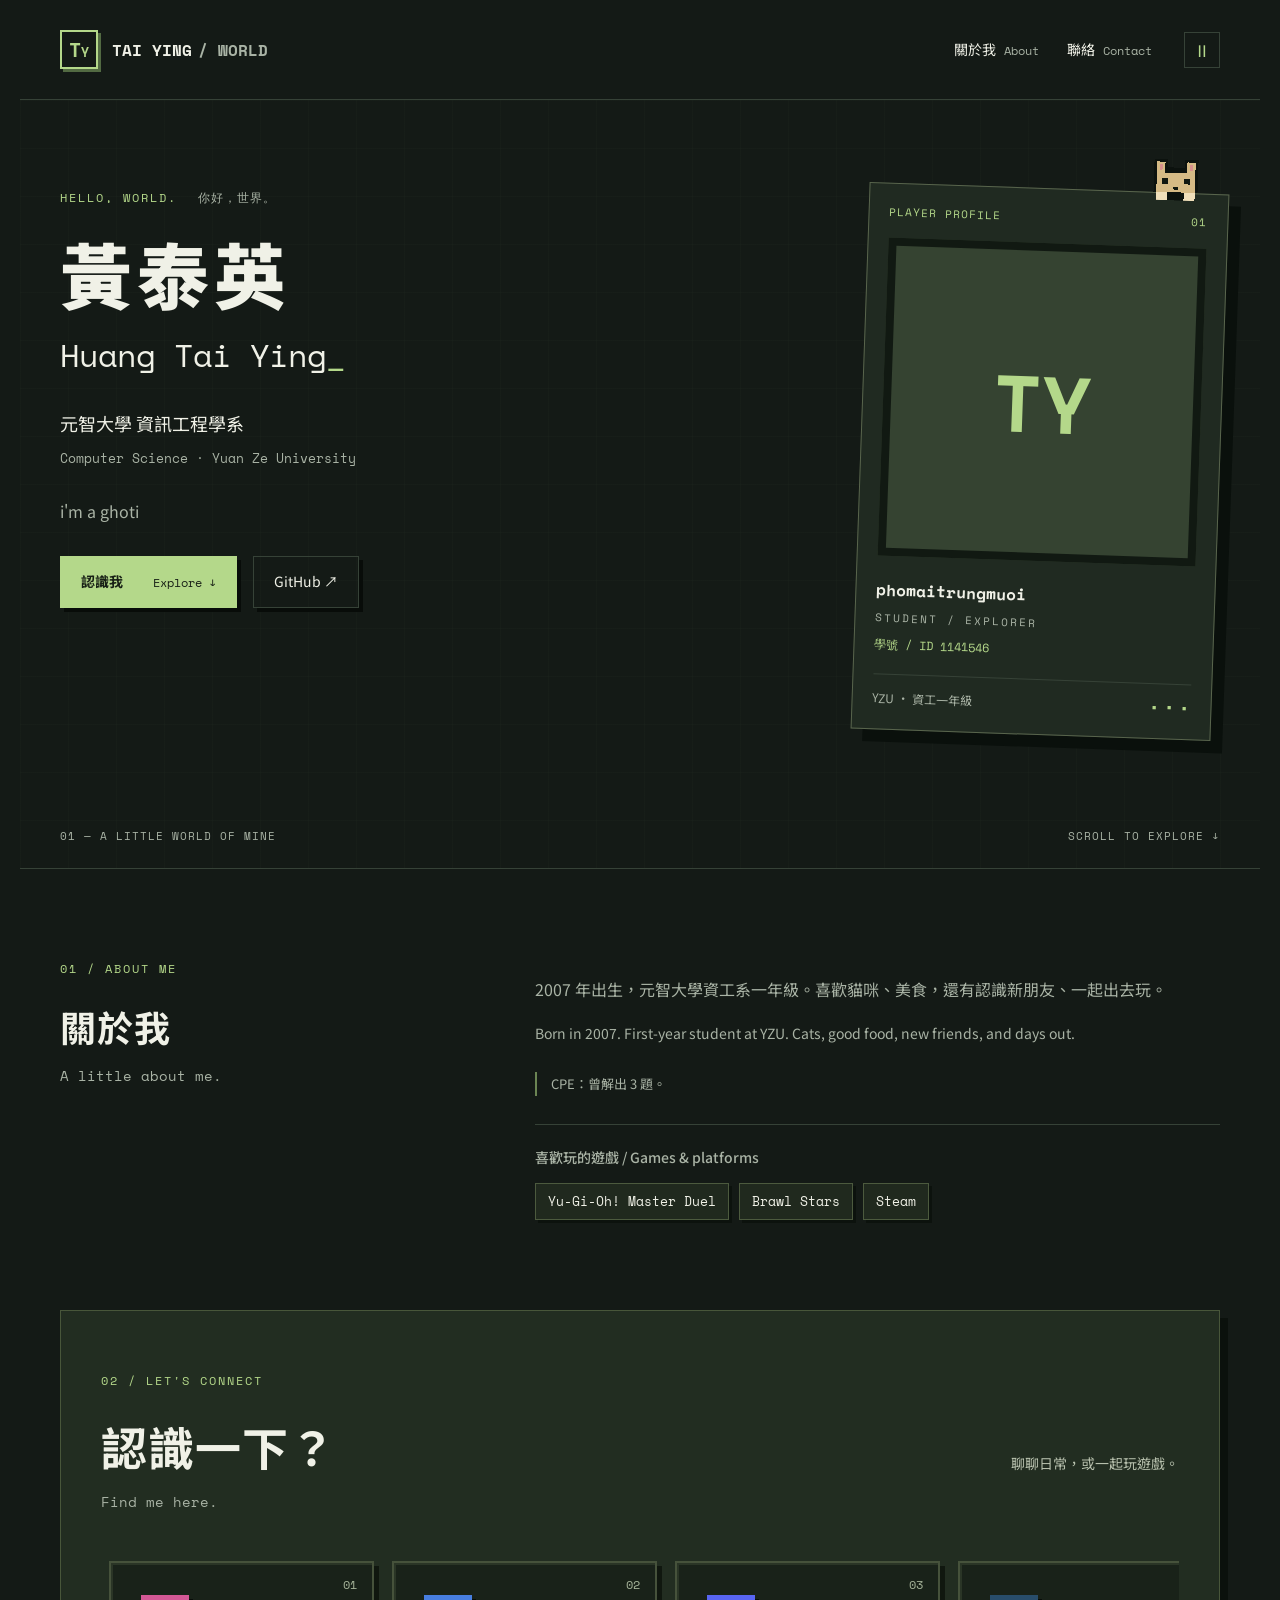
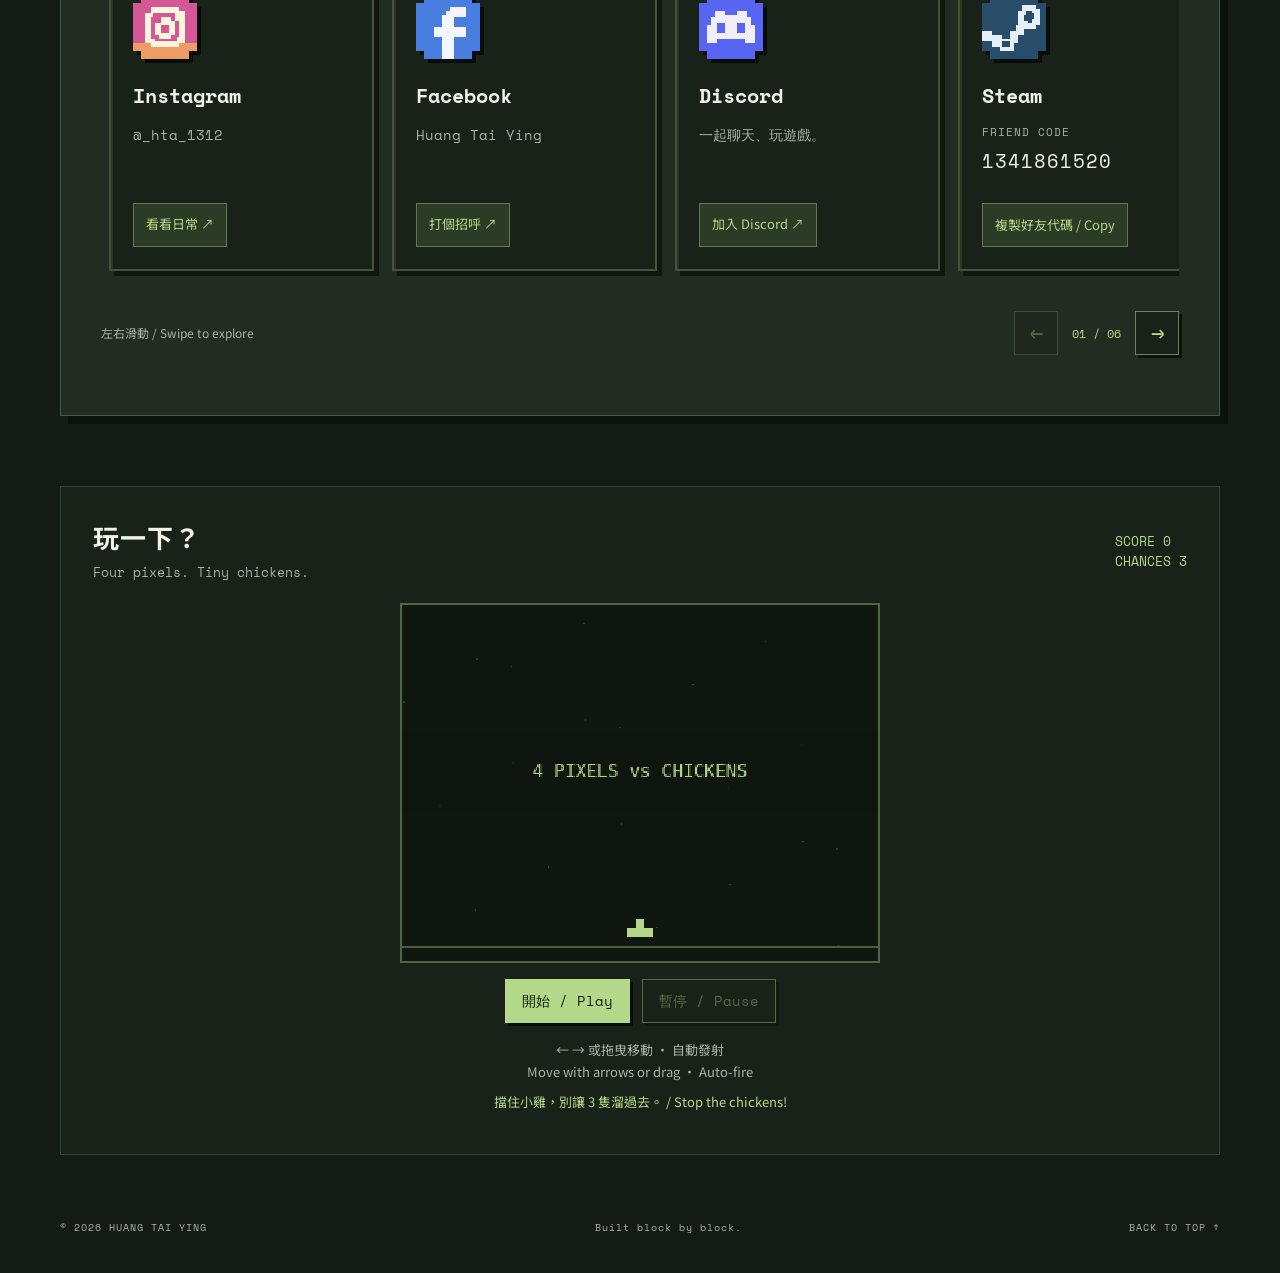
==== index.html @ cf02c514 "Add files via upload" ====
<!doctype html>
<html lang="zh-Hant">
<head>
<meta charset="utf-8"><meta name="viewport" content="width=device-width,initial-scale=1">
<meta name="description" content="黃泰英 Huang Tai Ying — 元智大學資訊工程學系學生。貓咪、美食與日常。">
<meta name="theme-color" content="#141a16"><title>黃泰英 · Tai Ying's World</title>
<link rel="icon" href="data:image/svg+xml,%3Csvg xmlns='http://www.w3.org/2000/svg' viewBox='0 0 32 32'%3E%3Cpath fill='%23141a16' d='M0 0h32v32H0z'/%3E%3Cpath fill='%239ccc75' d='M6 6h20v6h-7v14h-6V12H6z'/%3E%3C/svg%3E">
<link rel="stylesheet" href="style.css"><script src="script.js" defer></script>
<style>
.games-line{margin:28px 0 0;border-top:1px solid var(--line);padding-top:20px}
.games-line h3{font-size:14px;font-weight:500;margin:0 0 12px;color:var(--muted)}
.game-tags{display:flex;flex-wrap:wrap;gap:10px;list-style:none;padding:0;margin:0}
.game-tags li{font:13px/1.5 var(--mono);padding:8px 12px;border:1px solid #4c5a3e;background:#20291e;box-shadow:3px 3px 0 #0c120d;color:var(--text)}
.contact-carousel{min-width:0}.social-track{display:flex;gap:18px;overflow-x:auto;scroll-snap-type:x mandatory;scroll-padding:8px;overscroll-behavior-x:contain;scrollbar-width:thin;scrollbar-color:#789658 #141a16;padding:10px 8px 22px;cursor:grab;touch-action:pan-x pan-y pinch-zoom}
.social-track.dragging{cursor:grabbing;scroll-snap-type:none;user-select:none}
.social-card{flex:0 0 265px;min-width:0;scroll-snap-align:start;position:relative;padding:28px 22px 22px;background:#192219;border:2px solid #46523b;box-shadow:5px 5px 0 #10170f,inset 2px 2px 0 #71825b33;display:flex;flex-direction:column;align-items:flex-start;transition:transform .2s,border-color .2s}
.social-card:hover,.social-card:focus-within{border-color:var(--green);transform:translateY(-3px)}.slot-number{position:absolute;right:15px;top:13px;font:12px var(--mono);color:#a4b298}
.pixel-app{width:64px;height:64px;display:block;margin:4px 0 22px;filter:drop-shadow(4px 4px 0 #080d09)}
.pixel-app svg{width:100%;height:100%;display:block;image-rendering:pixelated}
.social-card h3{font:700 20px var(--mono);margin:0 0 12px}
.social-card p{font:14px/1.9 var(--mono);color:var(--muted);margin:0 0 24px;min-height:54px;overflow-wrap:anywhere;max-width:100%}
.social-card p a:hover{text-decoration:underline}.friend-caption{font-size:11px;letter-spacing:1px;display:block}.friend-code{font-size:19px;color:var(--text);letter-spacing:1px}
.social-card .slot-action{margin-top:auto;background:#2c3b25;color:var(--green);border:1px solid #65784c;padding:10px 12px;font-size:13px;line-height:1.6;text-align:left;min-height:44px;max-width:100%;text-decoration:none}
.social-card .slot-action:hover{background:#3c512f}.rail-controls{display:flex;justify-content:space-between;align-items:center;gap:16px;margin-top:18px}.rail-controls>span{font-size:12px;color:var(--muted)}
.rail-nav{display:flex;align-items:center;gap:14px;flex-shrink:0}.rail-nav[hidden]{display:none}.rail-nav button{width:44px;height:44px;border:1px solid #718455;background:#192219;color:var(--green);box-shadow:3px 3px 0 #0b110c;font:22px var(--mono)}.rail-nav button:disabled{opacity:.35;cursor:default;box-shadow:none}.rail-nav span{font:12px var(--mono);color:var(--green)}
@media(max-width:580px){.social-card{flex-basis:82%;padding:24px 18px 18px}.rail-controls{flex-wrap:wrap}.rail-controls>span{width:100%}.rail-nav{margin-left:auto}.contact-heading{margin-bottom:20px}}

.profile{position:relative}.peek-cat{position:absolute;right:24px;top:-37px;width:58px;height:44px;z-index:2;image-rendering:pixelated;animation:cat-peek 7s steps(2,end) infinite;transform-origin:bottom}
.profile:hover .peek-cat{animation-play-state:paused}.student-id{display:block;font:12px/1.8 var(--mono);color:var(--green);margin-top:8px}
@keyframes cat-peek{0%,65%,100%{transform:translateY(5px)}70%,90%{transform:translateY(-3px)}}
.arcade{margin:0 40px 64px;padding:32px;border:1px solid var(--line);background:#192219}
.arcade-top{display:flex;justify-content:space-between;align-items:center;gap:16px;margin-bottom:20px}.arcade h2{font-size:26px}.arcade h2 span{font-size:13px;margin-top:8px}.arcade-score{font:13px var(--mono);color:var(--green);white-space:nowrap}
.game-wrap{max-width:480px;margin:auto}#chicken-game{display:block;width:100%;height:auto;aspect-ratio:4/3;background:#101710;border:2px solid #526441;image-rendering:pixelated;touch-action:none}
.game-actions{display:flex;gap:12px;align-items:center;justify-content:center;margin:16px 0}
.game-actions button{font:14px/1.5 var(--mono);background:#b4d88a;color:#152010;border:1px solid #b4d88a;box-shadow:3px 3px 0 #080d09;padding:10px 16px;min-height:44px}
.game-actions button:disabled{opacity:.4;cursor:default}.game-actions button.secondary{background:transparent;color:var(--green)}
.game-hint,#game-status{text-align:center;font-size:13px;line-height:1.7;color:var(--muted);margin:8px 0}#game-status{min-height:23px;color:var(--green)}
@media(max-width:580px){.arcade{margin:0 16px 40px;padding:22px 16px}.arcade-top{align-items:flex-start}.arcade h2{font-size:22px}.arcade-score{font-size:11px;line-height:1.8}.peek-cat{right:18px}}
</style>
</head>
<body>
<a class="skip" href="#main">跳至內容 / Skip to content</a><div id="particles" aria-hidden="true"></div>
<header><a class="brand" href="#home"><span class="mark">T<span>Y</span></span> TAI YING<span class="brand-world"> / WORLD</span></a><nav aria-label="主要導覽"><a href="#about">關於我 <small>About</small></a><a href="#contact">聯絡 <small>Contact</small></a></nav><button class="motion" id="motion" aria-pressed="false" aria-label="暫停動畫">Ⅱ</button></header>
<main id="main">
<section class="hero" id="home">
<div class="hero-copy"><p class="eyebrow">HELLO, WORLD. <span>你好，世界。</span></p><h1>黃泰英<span>Huang Tai Ying<span class="cursor">_</span></span></h1><p class="role">元智大學 資訊工程學系<br><span>Computer Science · Yuan Ze University</span></p><p class="intro">i'm a ghoti</p><div class="actions"><a class="button primary" href="#about">認識我 <span>Explore ↓</span></a><a class="button" href="https://github.com/phomaitrungmuoi" target="_blank" rel="noopener noreferrer">GitHub ↗</a></div></div>
<aside class="profile"><svg class="peek-cat" viewBox="0 0 20 16" aria-hidden="true" focusable="false" shape-rendering="crispEdges"><path fill="#0c120e" d="M2 1h5v3h6V1h5v12h-2v3H4v-3H2z"/><path fill="#d5ba85" d="M3 2h3v4h8V2h3v11H3z"/><path fill="#d8908c" d="M4 3h1v2H4zm11 0h1v2h-1z"/><path fill="#101710" d="M5 8h2v2H5zm8 0h2v2h-2zM9 11h2v1H9z"/><path fill="#f0dfba" d="M3 13h4v3H3zm10 0h4v3h-4z"/></svg><div class="profile-top"><span>PLAYER PROFILE</span><span>01</span></div><div class="avatar-wrap"><span class="avatar-fallback" aria-hidden="true">TY</span><img id="avatar" src="https://github.com/phomaitrungmuoi.png?size=460" alt="黃泰英的 GitHub 頭像" width="300" height="300"></div><div class="profile-name">phomaitrungmuoi<span>STUDENT / EXPLORER</span><small class="student-id">學號 / ID 1141546</small></div><div class="profile-bottom"><span>YZU · 資工一年級</span><span class="tiny-blocks" aria-hidden="true">▪ ▪ ▪</span></div></aside>
<div class="hero-bottom"><span>01 — A LITTLE WORLD OF MINE</span><a href="#about">SCROLL TO EXPLORE ↓</a></div>
</section>
<section class="section reveal" id="about"><div class="section-title"><p class="eyebrow">01 / ABOUT ME</p><h2>關於我<span>A little about me.</span></h2></div><div class="about-body"><p>2007 年出生，元智大學資工系一年級。喜歡貓咪、美食，還有認識新朋友、一起出去玩。</p><p class="english" lang="en">Born in 2007. First-year student at YZU. Cats, good food, new friends, and days out.</p><p class="cpe">CPE：曾解出 3 題。</p><div class="games-line"><h3>喜歡玩的遊戲 / Games &amp; platforms</h3><ul class="game-tags"><li>Yu-Gi-Oh! Master Duel</li><li>Brawl Stars</li><li>Steam</li></ul></div></div></section>
<section class="contact reveal" id="contact" aria-labelledby="contact-title">
<p class="eyebrow">02 / LET'S CONNECT</p>
<div class="contact-heading"><h2 id="contact-title">認識一下？<span>Find me here.</span></h2><p>聊聊日常，或一起玩遊戲。</p></div>
<div class="contact-carousel" role="region" aria-roledescription="carousel" aria-label="社群與聯絡方式">
<div class="social-track" id="social-track" tabindex="0" aria-label="聯絡卡片，可左右滑動" aria-describedby="swipe-hint">
<article class="social-card" role="group" aria-label="1 / 6 — Instagram"><span class="slot-number">01</span><span class="pixel-app ig"><svg viewBox="0 0 32 32" aria-hidden="true" focusable="false" shape-rendering="crispEdges"><path fill="#d35895" d="M4 0h24v4h4v24h-4v4H4v-4H0V4h4z"/><path fill="#ef9b65" d="M0 24h32v4h-4v4H4v-4H0z"/><path fill="#fff4dc" d="M9 6h14v2h3v16h-3v2H9v-2H6V9h3zm1 3v2H9v11h2v1h11v-2h1V11h-2V9z"/><path fill="#fff4dc" d="M14 11h5v2h2v7h-2v2h-6v-2h-2v-6h3zm0 4v4h4v-4zm7-5h3v3h-3z"/></svg></span><h3>Instagram</h3><p>@_hta_1312</p><a class="slot-action" href="https://www.instagram.com/_hta_1312/" target="_blank" rel="noopener noreferrer">看看日常 ↗</a></article>
<article class="social-card" role="group" aria-label="2 / 6 — Facebook"><span class="slot-number">02</span><span class="pixel-app fb"><svg viewBox="0 0 32 32" aria-hidden="true" focusable="false" shape-rendering="crispEdges"><path fill="#477ee0" d="M4 0h24v4h4v24h-4v4H4v-4H0V4h4z"/><path fill="#f4f6ff" d="M17 6h8v5h-6v5h6v5h-6v11h-6V21H9v-5h4V10h2V8h2z"/></svg></span><h3>Facebook</h3><p>Huang Tai Ying</p><a class="slot-action" href="https://www.facebook.com/share/1HAtWhSL4w/?mibextid=wwXIfr" target="_blank" rel="noopener noreferrer">打個招呼 ↗</a></article>
<article class="social-card" role="group" aria-label="3 / 6 — Discord"><span class="slot-number">03</span><span class="pixel-app discord"><svg viewBox="0 0 32 32" aria-hidden="true" focusable="false" shape-rendering="crispEdges"><path fill="#5865f2" d="M4 0h24v4h4v24h-4v4H4v-4H0V4h4z"/><path fill="#f1efff" d="M8 8h5v2h6V8h5v3h2v4h2v9h-5v-2H9v2H4v-9h2v-4h2z"/><path fill="#5865f2" d="M9 14h4v5H9zm10 0h4v5h-4zM12 23h8v2h-8z"/></svg></span><h3>Discord</h3><p>一起聊天、玩遊戲。</p><a class="slot-action" href="https://discord.gg/tUbKAQcD" target="_blank" rel="noopener noreferrer">加入 Discord ↗</a></article>
<article class="social-card" role="group" aria-label="4 / 6 — Steam"><span class="slot-number">04</span><span class="pixel-app steam"><svg viewBox="0 0 32 32" aria-hidden="true" focusable="false" shape-rendering="crispEdges"><path fill="#284d6b" d="M4 0h24v4h4v24h-4v4H4v-4H0V4h4z"/><path fill="#e6eff4" d="M20 5h7v2h2v8h-2v2h-6v-2h-3V8h2zm2 3v2h-1v3h2v1h2v-2h1V9h-1V8zM0 18h5v2h5v2h4v-4h3v-3h4v5h-3v4h-2v4H9v-2H5v-3H0z"/><path fill="#284d6b" d="M10 23h4v3h-4z"/></svg></span><h3>Steam</h3><p><span class="friend-caption">FRIEND CODE</span><span class="friend-code">1341861520</span></p><button class="slot-action" type="button" id="copy-steam">複製好友代碼 / Copy</button></article>
<article class="social-card" role="group" aria-label="5 / 6 — Email"><span class="slot-number">05</span><span class="pixel-app mail"><svg viewBox="0 0 32 32" aria-hidden="true" focusable="false" shape-rendering="crispEdges"><path fill="#8ba668" d="M4 0h24v4h4v24h-4v4H4v-4H0V4h4z"/><path fill="#faf2d5" d="M5 8h22v17H5zm3 3v2h3v2h3v2h4v-2h3v-2h3v-2zm0 6v5h16v-5h-3v2h-3v2h-4v-2h-3v-2z"/></svg></span><h3>Email</h3><p><a href="mailto:phomaitrungmuoi@gmail.com">phomaitrungmuoi@gmail.com</a></p><button class="slot-action copy" data-copy="phomaitrungmuoi@gmail.com" type="button">複製信箱 / Copy</button></article>
<article class="social-card" role="group" aria-label="6 / 6 — YZU Mail"><span class="slot-number">06</span><span class="pixel-app mail"><svg viewBox="0 0 32 32" aria-hidden="true" focusable="false" shape-rendering="crispEdges"><path fill="#8ba668" d="M4 0h24v4h4v24h-4v4H4v-4H0V4h4z"/><path fill="#faf2d5" d="M5 8h22v17H5zm3 3v2h3v2h3v2h4v-2h3v-2h3v-2zm0 6v5h16v-5h-3v2h-3v2h-4v-2h-3v-2z"/></svg></span><h3>YZU Mail</h3><p><a href="mailto:s1141546@yzu.edu.tw">s1141546@yzu.edu.tw</a></p><button class="slot-action copy" data-copy="s1141546@yzu.edu.tw" type="button">複製信箱 / Copy</button></article>
</div>
<div class="rail-controls"><span id="swipe-hint">左右滑動 / Swipe to explore</span><div class="rail-nav" hidden><button id="social-prev" type="button" aria-label="上一張 / Previous" aria-controls="social-track">←</button><span id="social-position" aria-live="polite" aria-atomic="true">01 / 06</span><button id="social-next" type="button" aria-label="下一張 / Next" aria-controls="social-track">→</button></div></div>
</div></section>
<section class="arcade" id="arcade" aria-labelledby="arcade-title"><div class="arcade-top"><h2 id="arcade-title">玩一下？<span>Four pixels. Tiny chickens.</span></h2><span class="arcade-score">SCORE <span id="game-score">0</span><br>CHANCES <span id="game-lives">3</span></span></div><div class="game-wrap"><canvas id="chicken-game" width="320" height="240" tabindex="0" aria-label="像素小雞遊戲。按開始後，以左右方向鍵或拖曳移動，自動發射。" aria-describedby="game-instructions">需要支援 Canvas 的瀏覽器才能遊玩。</canvas><div class="game-actions"><button id="game-start" type="button">開始 / Play</button><button id="game-pause" class="secondary" type="button" disabled>暫停 / Pause</button></div><p class="game-hint" id="game-instructions">← → 或拖曳移動 · 自動發射<br>Move with arrows or drag · Auto-fire</p><p id="game-status" role="status" aria-live="polite">擋住小雞，別讓 3 隻溜過去。 / Stop the chickens!</p></div></section>
</main><footer><span>© <span id="year">2026</span> HUANG TAI YING</span><span>Built block by block.</span><a href="#home">BACK TO TOP ↑</a></footer><div id="toast" role="status" aria-live="polite"></div>
<script>
(() => {
  const track = document.getElementById('social-track');
  const cards = Array.from(track.children);
  const prev = document.getElementById('social-prev');
  const next = document.getElementById('social-next');
  const position = document.getElementById('social-position');
  const reduced = matchMedia('(prefers-reduced-motion: reduce)');
  let frame = 0, drag = null, suppressClick = false;
  const targetFor = i => Math.max(0, Math.min(cards[i].offsetLeft - cards[0].offsetLeft, track.scrollWidth - track.clientWidth));
  const update = () => {
    const max = track.scrollWidth - track.clientWidth;
    let nearest = 0;
    cards.forEach((card, i) => {
      if (Math.abs(targetFor(i) - track.scrollLeft) < Math.abs(targetFor(nearest) - track.scrollLeft)) nearest = i;
    });
    if (max > 2 && track.scrollLeft >= max - 2) nearest = cards.length - 1;
    prev.disabled = track.scrollLeft <= 2;
    next.disabled = track.scrollLeft >= max - 2;
    position.textContent = String(nearest + 1).padStart(2, '0') + ' / ' + String(cards.length).padStart(2, '0');
  };
  const move = direction => {
    const left = track.scrollLeft;
    const targets = cards.map((_,i) => targetFor(i));
    const destination = direction > 0 ? targets.find(x => x > left + 3) : targets.reverse().find(x => x < left - 3);
    track.scrollTo({left: destination ?? (direction > 0 ? track.scrollWidth : 0),
      behavior: reduced.matches || document.documentElement.classList.contains('paused') ? 'instant' : 'smooth'});
  };
  prev.addEventListener('click', () => move(-1));
  next.addEventListener('click', () => move(1));
  track.addEventListener('keydown', e => {
    if (e.target !== track) return;
    if (e.key === 'ArrowLeft' || e.key === 'ArrowRight') {e.preventDefault(); move(e.key === 'ArrowLeft' ? -1 : 1);}
    if (e.key === 'Home' || e.key === 'End') {e.preventDefault(); track.scrollTo({left:e.key === 'Home' ? 0 : track.scrollWidth,behavior:'instant'});}
  });
  track.addEventListener('scroll', () => {cancelAnimationFrame(frame); frame = requestAnimationFrame(update);}, {passive:true});
  window.addEventListener('resize', update);
  track.addEventListener('pointerdown', e => {
    if (e.pointerType !== 'mouse' || e.button !== 0 || e.target.closest('button,a')) return;
    drag = {x:e.clientX,left:track.scrollLeft,id:e.pointerId}; suppressClick = false;
  });
  track.addEventListener('pointermove', e => {
    if (!drag) return;
    const distance = e.clientX - drag.x;
    if (Math.abs(distance) > 5) {track.setPointerCapture(drag.id);track.classList.add('dragging');suppressClick = true;}
    if (suppressClick) {e.preventDefault();track.scrollLeft = drag.left - distance;}
  });
  const stopDrag = () => {
    if (!drag) return;
    if (track.hasPointerCapture(drag.id)) track.releasePointerCapture(drag.id);
    drag = null; track.classList.remove('dragging'); setTimeout(() => {suppressClick = false;},0);
  };
  track.addEventListener('pointerup',stopDrag); track.addEventListener('pointercancel',stopDrag);
  track.addEventListener('pointerleave', () => {if(drag && !track.hasPointerCapture(drag.id)) stopDrag();});
  track.addEventListener('click', e => {if(suppressClick){e.preventDefault();e.stopPropagation();}},true);
  document.querySelector('.rail-nav').hidden = false;
  update();
  const copy = document.getElementById('copy-steam');
  let reset;
  copy.addEventListener('click', async () => {
    try {await navigator.clipboard.writeText('1341861520');copy.textContent='已複製 / Copied!';}
    catch {copy.textContent='請選取上方代碼複製 / Select code to copy';}
    clearTimeout(reset);reset=setTimeout(()=>{copy.textContent='複製好友代碼 / Copy';},3000);
  });
})();</script>
<script>
(() => {
  const canvas = document.getElementById('chicken-game'), ctx = canvas.getContext('2d');
  const start = document.getElementById('game-start'), pause = document.getElementById('game-pause');
  const scoreEl = document.getElementById('game-score'), livesEl = document.getElementById('game-lives'), status = document.getElementById('game-status');
  if (!ctx) {start.disabled=true;status.textContent='此瀏覽器無法執行遊戲 / Canvas unavailable';return;}
  let mode='idle', x=160, score=0, lives=3, bullets=[], chickens=[], shot=0, spawn=0, last=0, raf=0;
  const keys = new Set();
  const clamp = value => Math.max(12,Math.min(308,value));
  function draw() {
    ctx.fillStyle='#101710';ctx.fillRect(0,0,320,240);
    ctx.fillStyle='#293d28';for(let i=0;i<22;i++)ctx.fillRect((i*73)%316,(i*41)%234,1,1);
    ctx.fillStyle='#48603b';ctx.fillRect(0,230,320,1);
    // Four square pixels: one on top, three along the base.
    ctx.fillStyle='#b4d88a';[[0,-6],[-6,0],[0,0],[6,0]].forEach(([dx,dy])=>ctx.fillRect(Math.round(x)+dx-3,218+dy,6,6));
    ctx.fillStyle='#e9eab5';bullets.forEach(b=>ctx.fillRect(Math.round(b.x)-1,Math.round(b.y),2,5));
    chickens.forEach(c=>{
      const cx=Math.round(c.x),cy=Math.round(c.y);
      ctx.fillStyle='#ede8cc';ctx.fillRect(cx-6,cy,12,8);ctx.fillRect(cx+2,cy-4,6,5);ctx.fillRect(cx-9,cy+1,4,4);
      ctx.fillStyle='#c77861';ctx.fillRect(cx+3,cy-6,3,2);
      ctx.fillStyle='#cba35b';ctx.fillRect(cx+8,cy-1,3,2);ctx.fillRect(cx-3,cy+8,2,3);ctx.fillRect(cx+3,cy+8,2,3);
      ctx.fillStyle='#172018';ctx.fillRect(cx+5,cy-2,1,1);
    });
    if(mode!=='playing'){
      ctx.fillStyle='#101710bb';ctx.fillRect(0,85,320,54);ctx.fillStyle='#b4d88a';ctx.textAlign='center';ctx.font='12px monospace';
      ctx.fillText(mode==='idle'?'4 PIXELS vs CHICKENS':mode==='paused'?'PAUSED':'SCORE  '+score,160,116);
    }
  }
  function stop(message) {
    if(mode!=='playing') return;
    mode='paused';cancelAnimationFrame(raf);keys.clear();pause.textContent='繼續 / Resume';status.textContent=message;draw();
  }
  function step(dt) {
    x=clamp(x+((keys.has('ArrowRight')||keys.has('d')?1:0)-(keys.has('ArrowLeft')||keys.has('a')?1:0))*180*dt);
    shot-=dt;spawn-=dt;
    if(shot<=0){bullets.push({x,y:209});shot=.25;}
    if(spawn<=0){chickens.push({x:16+Math.random()*288,y:-12});spawn=Math.max(.45,1.0-score*.012);}
    bullets.forEach(b=>b.y-=230*dt);chickens.forEach(c=>c.y+=(23+Math.min(score,40)*.8)*dt);
    bullets.forEach(b=>{if(b.hit)return;const c=chickens.find(c=>!c.hit&&Math.abs(c.x-b.x)<10&&b.y<c.y+11&&b.y+5>c.y-6);if(c){c.hit=true;b.hit=true;score++;}});
    chickens.forEach(c=>{if(!c.hit&&c.y>=215){c.hit=true;lives=Math.max(0,lives-1);}});
    chickens=chickens.filter(c=>!c.hit);bullets=bullets.filter(b=>!b.hit&&b.y>-6);
    scoreEl.textContent=String(score);livesEl.textContent=String(lives);
    if(lives===0){mode='over';keys.clear();pause.disabled=true;start.textContent='再玩一次 / Replay';status.textContent='遊戲結束 / Game over · Score '+score;}
  }
  function loop(time) {
    if(mode!=='playing')return;
    const dt=Math.min((time-last)/1000,.035);last=time;step(dt);draw();
    if(mode==='playing')raf=requestAnimationFrame(loop);
  }
  function resume() {mode='playing';last=performance.now();pause.textContent='暫停 / Pause';status.textContent='遊戲中 / Playing';canvas.focus({preventScroll:true});raf=requestAnimationFrame(loop);}
  start.addEventListener('click',()=>{
    cancelAnimationFrame(raf);x=160;score=0;lives=3;bullets=[];chickens=[];shot=0;spawn=.4;keys.clear();
    scoreEl.textContent='0';livesEl.textContent='3';pause.disabled=false;start.textContent='重新開始 / Restart';resume();
  });
  pause.addEventListener('click',()=>{if(mode==='playing')stop('已暫停 / Paused');else if(mode==='paused')resume();});
  canvas.addEventListener('keydown',e=>{
    if(['ArrowLeft','ArrowRight','a','d'].includes(e.key)){if(mode==='playing'){e.preventDefault();keys.add(e.key);}}
    if((e.key===' '||e.key==='Escape')&&mode==='playing'){e.preventDefault();stop('已暫停 / Paused');}
  });
  window.addEventListener('keyup',e=>keys.delete(e.key));
  canvas.addEventListener('blur',()=>keys.clear());
  let pointer=null;
  const aim=e=>{const r=canvas.getBoundingClientRect();x=clamp((e.clientX-r.left)*320/r.width);};
  canvas.addEventListener('pointerdown',e=>{if(mode!=='playing')return;pointer=e.pointerId;canvas.setPointerCapture(pointer);aim(e);canvas.focus({preventScroll:true});});
  canvas.addEventListener('pointermove',e=>{if(pointer===e.pointerId&&mode==='playing')aim(e);});
  const release=e=>{if(pointer===e.pointerId){if(canvas.hasPointerCapture(pointer))canvas.releasePointerCapture(pointer);pointer=null;}};
  canvas.addEventListener('pointerup',release);canvas.addEventListener('pointercancel',release);
  document.addEventListener('visibilitychange',()=>{if(document.hidden)stop('已暫停 / Paused');});
  window.addEventListener('blur',()=>stop('已暫停 / Paused'));
  if('IntersectionObserver' in window)new IntersectionObserver(entries=>{if(!entries[0].isIntersecting)stop('已暫停 / Paused');}).observe(canvas);
  draw();
})();</script>
</body></html>
---- style.css ----
@import url('https://fonts.googleapis.com/css2?family=Noto+Sans+TC:wght@400;500;600;700;800;900&family=Space+Mono:wght@400;700&display=swap');
:root{color-scheme:dark;--bg:#141a16;--panel:#1e2720;--line:#364237;--text:#f0f1e7;--muted:#a9b3a5;--green:#b4d88a;--mono:'Space Mono',monospace}*{box-sizing:border-box}html{scroll-behavior:smooth;scroll-padding-top:100px}body{margin:0;background:var(--bg);color:var(--text);font:16px/1.85 'Noto Sans TC',sans-serif}a{color:inherit;text-decoration:none}button{font:inherit;cursor:pointer}a,button{-webkit-tap-highlight-color:transparent}a:focus-visible,button:focus-visible{outline:3px solid var(--green);outline-offset:5px}::selection{background:var(--green);color:var(--bg)}header,main,footer{max-width:1240px;margin:auto}header{height:100px;display:flex;align-items:center;gap:32px;padding:0 40px;border-bottom:1px solid var(--line)}.brand{font:700 16px var(--mono);display:flex;align-items:center;white-space:nowrap}.brand-world{color:var(--muted);padding-left:6px}.mark{font-size:20px;color:var(--green);border:2px solid var(--green);padding:3px 7px;margin-right:14px;box-shadow:3px 3px 0 #526a42}.mark span{font-size:13px}nav{display:flex;gap:28px;margin-left:auto}nav a{font-size:14px}nav small{font:12px var(--mono);color:var(--muted);margin-left:5px}nav a:hover{color:var(--green)}.motion{color:var(--green);border:1px solid var(--line);background:transparent;width:36px;height:36px;line-height:1}.hero{min-height:710px;padding:88px 40px 24px;display:grid;grid-template-columns:1.4fr 1fr;gap:65px;position:relative;background-image:linear-gradient(#a9c78e06 1px,transparent 1px),linear-gradient(90deg,#a9c78e06 1px,transparent 1px);background-size:48px 48px}.eyebrow{font:12px/1.6 var(--mono);letter-spacing:2px;color:var(--green);margin:0 0 24px}.eyebrow span{color:var(--muted);margin-left:12px;letter-spacing:1px}h1{font-size:clamp(50px,5.6vw,76px);line-height:1.18;letter-spacing:5px;margin:0 0 26px;font-weight:900}h1>span{display:block;font:clamp(22px,2.5vw,34px)/1.6 var(--mono);letter-spacing:-1px;margin-top:14px}.cursor{color:var(--green);animation:blink 1.2s steps(2) infinite}.role{font-size:18px;line-height:1.8}.role span{font:13px var(--mono);color:var(--muted)}.intro{color:var(--muted);margin:24px 0 30px;line-height:1.9}.actions{display:flex;gap:16px}.button{display:inline-flex;align-items:center;gap:30px;padding:12px 20px;border:1px solid var(--line);font-size:14px;box-shadow:4px 4px 0 #080c09;transition:transform .2s,box-shadow .2s}.button span{font:12px var(--mono)}.primary{background:var(--green);border-color:var(--green);color:#182016;font-weight:700}.button:hover{transform:translate(-2px,-2px);box-shadow:6px 6px 0 #080c09}.profile{align-self:center;background:#202a21;border:1px solid #59654d;box-shadow:12px 12px 0 #0a100c;transform:rotate(2deg);transition:transform .4s;padding:20px;max-width:360px;width:100%;justify-self:end}.profile:hover{transform:rotate(0deg) translateY(-5px)}.profile-top{display:flex;justify-content:space-between;font:11px var(--mono);letter-spacing:1px;color:var(--green);margin-bottom:18px}.avatar-wrap{position:relative;aspect-ratio:1;background:#354331;border:8px solid #111912;overflow:hidden}.avatar-fallback{position:absolute;inset:0;display:grid;place-items:center;font:700 80px var(--mono);color:var(--green)}.avatar-wrap img{position:relative;width:100%;height:100%;object-fit:cover;display:block;filter:saturate(.7)}.profile-name{font:700 16px var(--mono);margin:22px 0 18px}.profile-name span{display:block;font-size:11px;font-weight:400;letter-spacing:2px;color:var(--muted);margin-top:8px}.profile-bottom{border-top:1px solid var(--line);padding-top:12px;display:flex;justify-content:space-between;font-size:12px;color:var(--muted)}.tiny-blocks{color:var(--green)}.hero-bottom{grid-column:1/-1;display:flex;justify-content:space-between;font:11px var(--mono);letter-spacing:1px;color:var(--muted);padding-top:28px}.section{padding:90px 40px;display:grid;grid-template-columns:1fr 1.65fr;gap:60px;border-top:1px solid var(--line)}h2{font-size:36px;line-height:1.35;letter-spacing:1px;margin:0}h2 span{display:block;font:14px/1.6 var(--mono);letter-spacing:0;color:var(--muted);margin-top:14px}.lead{font-size:26px;font-weight:600;line-height:1.65;margin:0 0 24px}.about-body>p:not(.lead){color:var(--muted)}.english{font-size:14px;line-height:1.9}.cpe{font-size:13px;border-left:2px solid #6b8553;padding-left:14px;margin:25px 0}.interests{display:grid;grid-template-columns:1fr 1fr;gap:12px;margin-top:30px}.interests span{font:12px var(--mono);color:var(--muted);padding:14px 0;border-bottom:1px solid var(--line)}.interests b{font:500 15px 'Noto Sans TC',sans-serif;color:var(--text);margin:0 14px}.muted{color:var(--muted);font-size:14px}.skill{display:flex;gap:25px;padding:24px 0;border-bottom:1px solid var(--line)}.skill:first-child{padding-top:0}.skill-symbol{font:700 20px var(--mono);color:var(--green);background:var(--panel);border:1px solid var(--line);width:64px;height:64px;display:grid;place-items:center;flex-shrink:0}.label{display:block;font:11px/1.7 var(--mono);letter-spacing:1.3px;color:var(--muted)}h3{font-size:20px;font-weight:500;margin:8px 0}.skill p{font-size:14px;color:var(--muted);margin:0}.learning .label{color:var(--green)}.contact{padding:60px 40px;margin:0 40px 70px;border:1px solid #48563a;background:#222d21;box-shadow:8px 8px 0 #0b110c}.contact-heading{display:flex;align-items:center;justify-content:space-between;gap:24px;margin-bottom:38px}.contact-heading h2{font-size:46px}.contact-heading p{color:#b7c0ad;font-size:14px}.contact-grid{display:grid;grid-template-columns:0.8fr 1.3fr 1fr}.contact-link{padding:20px;border:1px solid #48563a;display:flex;align-items:flex-start;flex-direction:column;gap:13px;min-width:0}.contact-link a{font-size:14px;overflow-wrap:anywhere}.contact-link strong{font-size:20px;font-weight:500}.contact-link>span:last-child,.copy{font-size:12px;color:var(--green)}.copy{background:transparent;border:0;padding:0;margin-top:auto}.contact-link a:hover,.copy:hover{text-decoration:underline}a.contact-link:hover{background:#2c3b28}footer{padding:0 40px 36px;display:flex;justify-content:space-between;gap:20px;color:var(--muted);font:10px/1.8 var(--mono);letter-spacing:1px}#particles{position:fixed;inset:0;pointer-events:none;z-index:-1;overflow:hidden}.particle{position:absolute;width:4px;height:4px;background:#a7ca72;opacity:0;animation:drift 12s linear infinite}.skip{position:fixed;left:15px;top:-90px;padding:10px;background:var(--green);color:var(--bg);z-index:10}.skip:focus{top:10px}#toast{position:fixed;bottom:25px;left:50%;transform:translate(-50%,20px);background:var(--green);color:#14200e;padding:10px 22px;font-size:14px;opacity:0;pointer-events:none;transition:.25s;z-index:10}#toast.show{opacity:1;transform:translate(-50%,0)}.js .reveal{opacity:0;transform:translateY(20px);transition:opacity .7s,transform .7s}.js .reveal.visible{opacity:1;transform:none}.paused *{animation-play-state:paused!important}.paused{scroll-behavior:auto}.paused .reveal{transition:none}.paused .reveal{opacity:1;transform:none}@keyframes drift{0%{transform:translateY(100vh);opacity:0}25%,75%{opacity:.3}100%{transform:translateY(-20vh);opacity:0}}@keyframes blink{50%{opacity:0}}@media(min-width:1500px){.hero{min-height:780px}}@media(max-width:850px){header{padding:0 24px;gap:18px}.brand-world,nav small{display:none}nav{gap:18px}.hero{padding:60px 24px 24px;gap:35px;grid-template-columns:1.2fr 1fr}.profile{padding:14px}.profile-name{font-size:12px}.section{padding:65px 24px;gap:30px;grid-template-columns:1fr 1.5fr}.contact{margin:0 24px 55px;padding:32px 24px}.contact-grid{grid-template-columns:1fr}.contact-link{gap:8px}.contact-heading h2{font-size:36px}footer{padding:0 24px 30px}.actions{gap:12px}.button{gap:12px;padding:12px}.profile-top{font-size:9px}}@media(max-width:580px){header{height:80px;padding:0 20px;gap:12px}.brand{font-size:12px}.mark{margin-right:8px;font-size:15px}.mark span{font-size:11px}nav{gap:13px}nav a{font-size:12px}.motion{width:28px;height:28px;flex-shrink:0}.hero{grid-template-columns:1fr;padding:46px 24px 24px;gap:35px}.hero-copy h1{font-size:54px}.profile{justify-self:center;max-width:290px;margin:6px 0 18px}.hero-bottom{gap:20px;font-size:9px;line-height:1.8;padding-top:0}.section{grid-template-columns:1fr;padding:50px 24px;gap:32px}h2{font-size:30px}.lead{font-size:23px}.section-title .eyebrow{margin-bottom:12px}.skill{gap:18px}.skill-symbol{width:50px;height:50px;font-size:16px}.contact{margin:0 16px 40px;padding:30px 20px}.contact-heading{display:block}.contact-heading h2{font-size:34px}.contact-heading p{margin-top:24px}footer{flex-wrap:wrap;font-size:9px}footer>span:nth-child(2){display:none}}@media(prefers-reduced-motion:reduce){html{scroll-behavior:auto}*,*::before,*::after{animation:none!important;transition:none!important}.js .reveal{opacity:1;transform:none}}
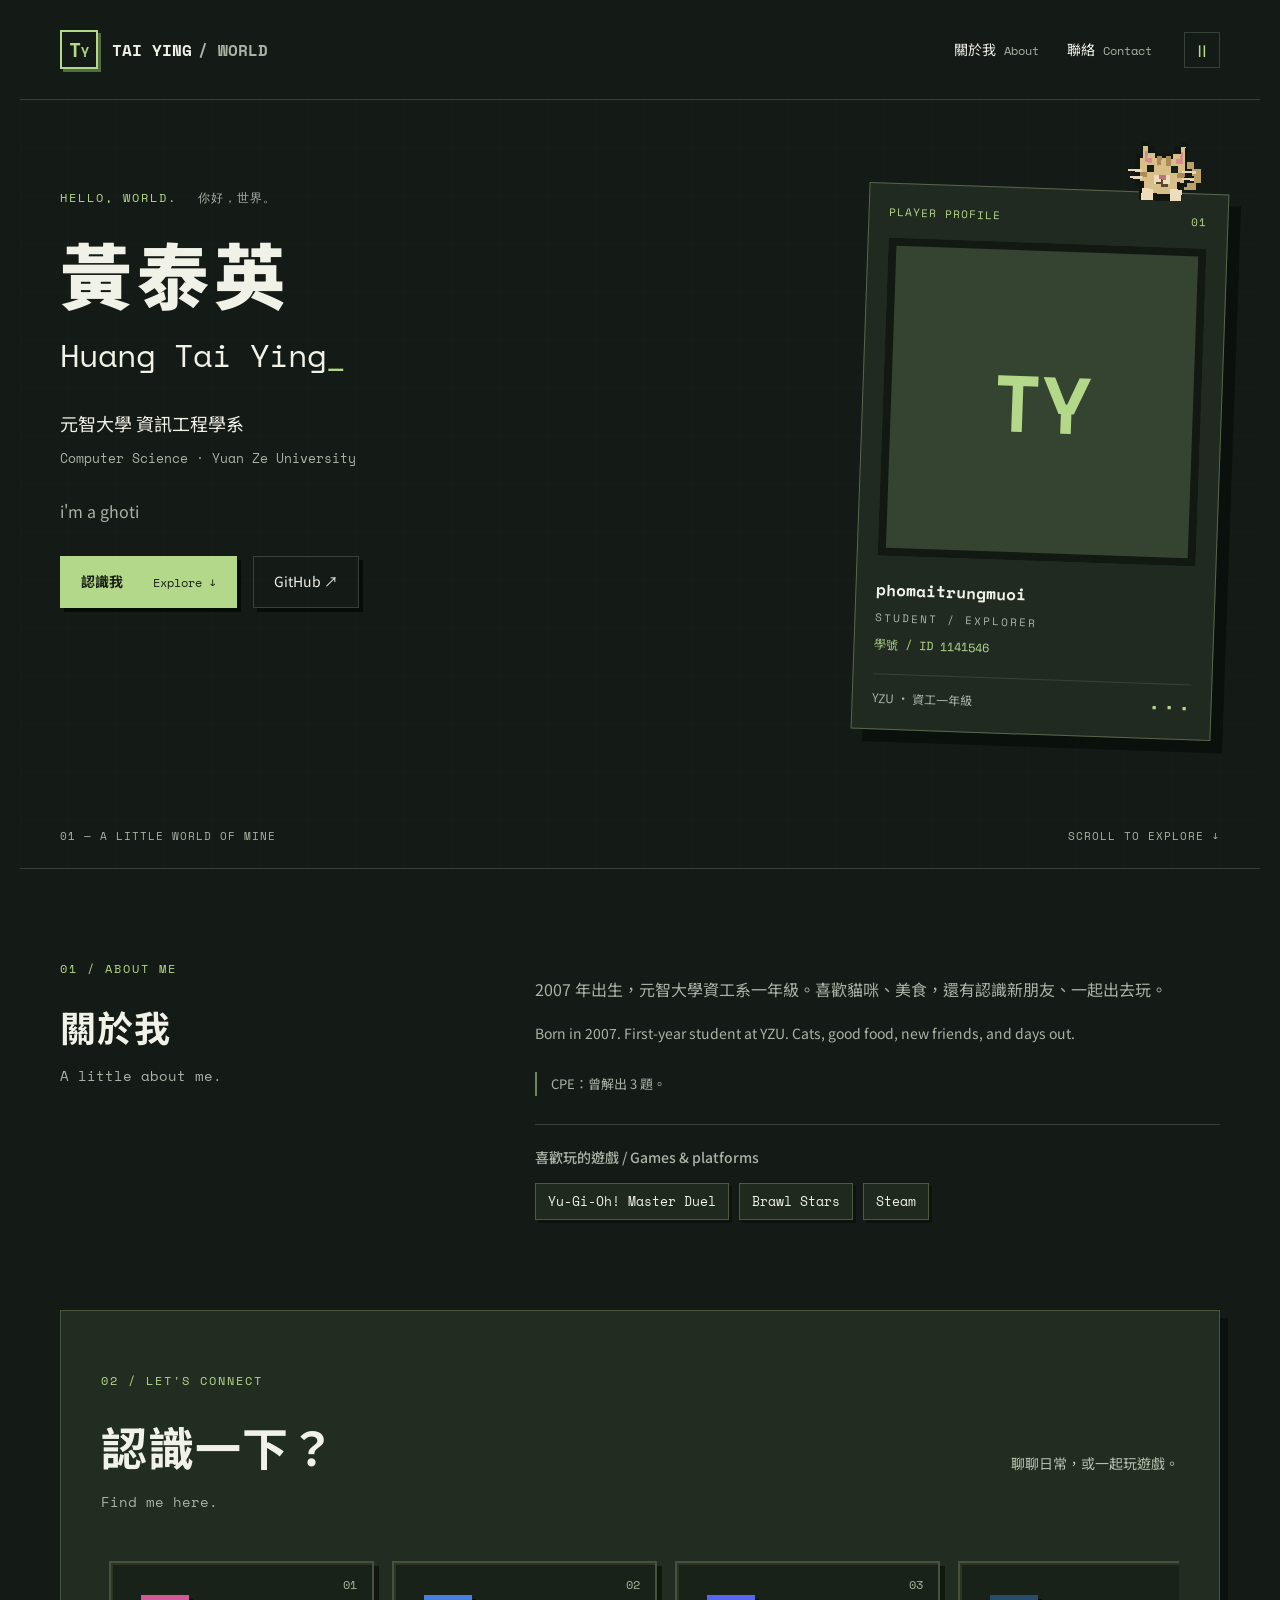
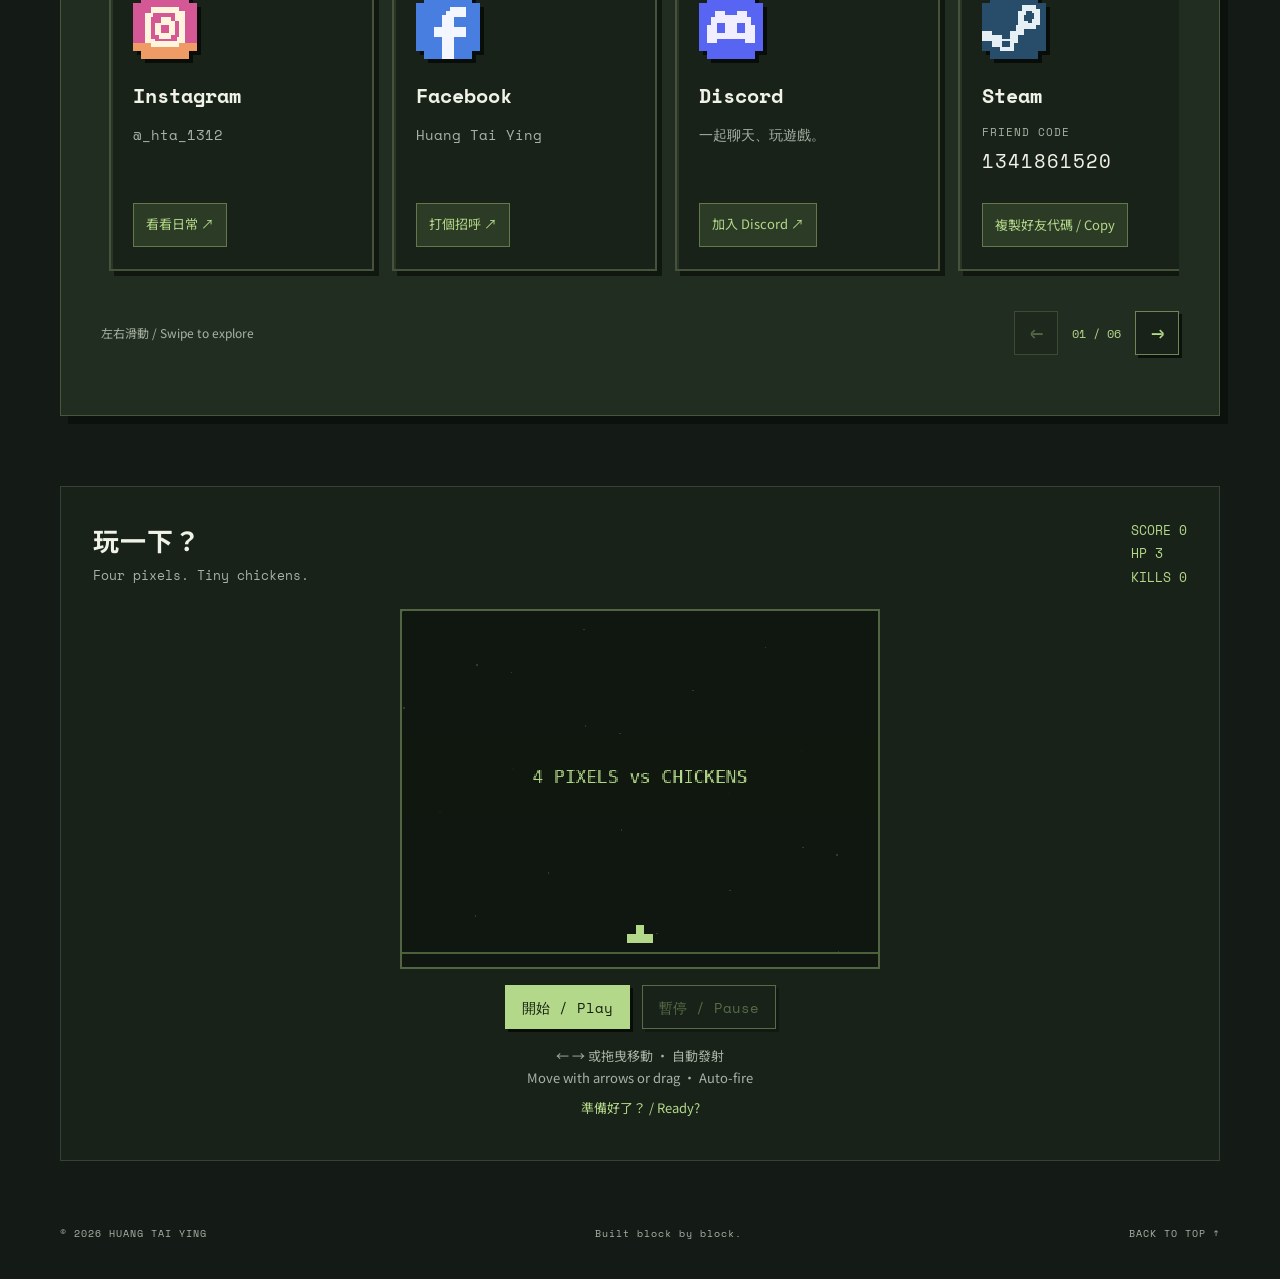
==== commit 55215032: "Add files via upload" ====
--- a/index.html
+++ b/index.html
@@ -36,6 +36,21 @@
 .game-actions button:disabled{opacity:.4;cursor:default}.game-actions button.secondary{background:transparent;color:var(--green)}
 .game-hint,#game-status{text-align:center;font-size:13px;line-height:1.7;color:var(--muted);margin:8px 0}#game-status{min-height:23px;color:var(--green)}
 @media(max-width:580px){.arcade{margin:0 16px 40px;padding:22px 16px}.arcade-top{align-items:flex-start}.arcade h2{font-size:22px}.arcade-score{font-size:11px;line-height:1.8}.peek-cat{right:18px}}
+
+button.peek-cat{padding:0;border:0;background:transparent;cursor:pointer;width:82px;height:66px;top:-56px;right:20px;color:inherit}
+.peek-cat svg{width:100%;height:100%;display:block;overflow:visible}.cat-tail{transform-origin:27px 23px;animation:tail-sway 2.4s steps(3,end) infinite}
+.cat-eyes{transform-origin:14px 13px;animation:cat-blink 5s steps(1,end) infinite}
+.peek-cat.petted{animation:cat-hop .45s steps(4,end) 2}.peek-cat.petted .cat-eyes{transform:scaleY(.25);animation:none}.cat-heart{opacity:0;fill:#db9691}.peek-cat.petted .cat-heart{animation:cat-heart 1.2s steps(5,end)}
+.cat-bubble{position:absolute;right:4px;top:-86px;max-width:180px;padding:3px 9px;background:#b4d88a;color:#172018;font:12px/1.7 var(--mono);border:2px solid #111911;opacity:0;pointer-events:none;transition:opacity .15s}.cat-bubble.show{opacity:1}
+@keyframes tail-sway{50%{transform:rotate(10deg)}}@keyframes cat-blink{0%,92%,96%,100%{transform:scaleY(1)}93%,95%{transform:scaleY(.15)}}
+@keyframes cat-hop{50%{transform:translateY(-7px) rotate(-4deg)}}@keyframes cat-heart{10%{opacity:1}100%{opacity:0;transform:translateY(-10px)}}
+.arcade-score{line-height:1.8}.game-stage{position:relative}
+.upgrade-panel{position:absolute;inset:0;padding:18px;background:#101710ed;display:flex;flex-direction:column;justify-content:center;align-items:center;gap:12px;border:2px solid #859c61}
+.upgrade-panel[hidden]{display:none}.upgrade-panel h3{margin:0 0 4px;font:14px/1.4 var(--mono);color:var(--green)}.upgrade-choices{display:flex;gap:10px;width:100%}
+.upgrade-choices button{flex:1;min-width:0;min-height:76px;padding:12px 4px;background:#283721;border:2px solid #718853;color:var(--text);font:14px/1.6 'Noto Sans TC',sans-serif;box-shadow:3px 3px #080f08}.upgrade-choices button:hover{background:#405433}.upgrade-choices button span{display:block;font:12px/1.5 var(--mono);color:var(--green)}
+@media(max-width:420px){.upgrade-panel{padding:10px;gap:8px}.upgrade-choices{gap:6px}.upgrade-choices button{font-size:12px;min-height:68px}.upgrade-choices button span{font-size:11px}}
+@media(prefers-reduced-motion:reduce){.cat-eyes,.cat-tail,.peek-cat.petted,.cat-heart{animation:none!important}.peek-cat.petted .cat-heart{opacity:1}}
+
 </style>
 </head>
 <body>
@@ -44,7 +59,18 @@
 <main id="main">
 <section class="hero" id="home">
 <div class="hero-copy"><p class="eyebrow">HELLO, WORLD. <span>你好，世界。</span></p><h1>黃泰英<span>Huang Tai Ying<span class="cursor">_</span></span></h1><p class="role">元智大學 資訊工程學系<br><span>Computer Science · Yuan Ze University</span></p><p class="intro">i'm a ghoti</p><div class="actions"><a class="button primary" href="#about">認識我 <span>Explore ↓</span></a><a class="button" href="https://github.com/phomaitrungmuoi" target="_blank" rel="noopener noreferrer">GitHub ↗</a></div></div>
-<aside class="profile"><svg class="peek-cat" viewBox="0 0 20 16" aria-hidden="true" focusable="false" shape-rendering="crispEdges"><path fill="#0c120e" d="M2 1h5v3h6V1h5v12h-2v3H4v-3H2z"/><path fill="#d5ba85" d="M3 2h3v4h8V2h3v11H3z"/><path fill="#d8908c" d="M4 3h1v2H4zm11 0h1v2h-1z"/><path fill="#101710" d="M5 8h2v2H5zm8 0h2v2h-2zM9 11h2v1H9z"/><path fill="#f0dfba" d="M3 13h4v3H3zm10 0h4v3h-4z"/></svg><div class="profile-top"><span>PLAYER PROFILE</span><span>01</span></div><div class="avatar-wrap"><span class="avatar-fallback" aria-hidden="true">TY</span><img id="avatar" src="https://github.com/phomaitrungmuoi.png?size=460" alt="黃泰英的 GitHub 頭像" width="300" height="300"></div><div class="profile-name">phomaitrungmuoi<span>STUDENT / EXPLORER</span><small class="student-id">學號 / ID 1141546</small></div><div class="profile-bottom"><span>YZU · 資工一年級</span><span class="tiny-blocks" aria-hidden="true">▪ ▪ ▪</span></div></aside>
+<aside class="profile"><button class="peek-cat" id="profile-cat" type="button" aria-label="摸摸貓咪 / Pet the cat"><svg viewBox="0 0 34 28" aria-hidden="true" focusable="false" shape-rendering="crispEdges">
+<path class="cat-tail" fill="#bca06b" d="M24 22h5v-3h2v-6h-3v-3h-3v3h2v3h1v3h-4z"/>
+<path fill="#101710" d="M5 2h3v2h3v3h8V4h3V2h3v19h-3v6H5v-6H3V7h2z"/>
+<path fill="#d8be89" d="M6 4h2v3h3v2h8V7h3V4h2v15h-3v5H7v-5H5V9h1z"/>
+<path fill="#d88d8b" d="M7 6h1v3h2v2H7zm15 0h1v5h-3V9h2z"/>
+<path fill="#ac8b56" d="M12 8h2v4h-2zm4 0h2v4h-2zM5 15h3v2H5zm16 0h3v2h-3z"/>
+<g class="cat-eyes" fill="#152017"><path d="M8 12h3v3H8zm10 0h3v3h-3z"/></g>
+<path fill="#efdcbc" d="M11 16h7v4h-7zM6 22h5v5H6zm12 0h5v5h-5z"/>
+<path fill="#bc7675" d="M13 16h3v2h-3z"/><path fill="#564831" d="M14 18h1v2h2v1h-3v-1h-2v-1h2z"/>
+<path fill="#e5d7b9" d="M0 14h6v1H0zm1 3h5v1H1zm22-3h6v1h-6zm0 3h5v1h-5z"/>
+<path class="cat-heart" d="M25 1h3v2h2V1h3v4h-2v2h-2v2h-2V7h-2z"/>
+</svg></button><span id="cat-bubble" class="cat-bubble" role="status" aria-live="polite"></span><div class="profile-top"><span>PLAYER PROFILE</span><span>01</span></div><div class="avatar-wrap"><span class="avatar-fallback" aria-hidden="true">TY</span><img id="avatar" src="https://github.com/phomaitrungmuoi.png?size=460" alt="黃泰英的 GitHub 頭像" width="300" height="300"></div><div class="profile-name">phomaitrungmuoi<span>STUDENT / EXPLORER</span><small class="student-id">學號 / ID 1141546</small></div><div class="profile-bottom"><span>YZU · 資工一年級</span><span class="tiny-blocks" aria-hidden="true">▪ ▪ ▪</span></div></aside>
 <div class="hero-bottom"><span>01 — A LITTLE WORLD OF MINE</span><a href="#about">SCROLL TO EXPLORE ↓</a></div>
 </section>
 <section class="section reveal" id="about"><div class="section-title"><p class="eyebrow">01 / ABOUT ME</p><h2>關於我<span>A little about me.</span></h2></div><div class="about-body"><p>2007 年出生，元智大學資工系一年級。喜歡貓咪、美食，還有認識新朋友、一起出去玩。</p><p class="english" lang="en">Born in 2007. First-year student at YZU. Cats, good food, new friends, and days out.</p><p class="cpe">CPE：曾解出 3 題。</p><div class="games-line"><h3>喜歡玩的遊戲 / Games &amp; platforms</h3><ul class="game-tags"><li>Yu-Gi-Oh! Master Duel</li><li>Brawl Stars</li><li>Steam</li></ul></div></div></section>
@@ -62,7 +88,7 @@
 </div>
 <div class="rail-controls"><span id="swipe-hint">左右滑動 / Swipe to explore</span><div class="rail-nav" hidden><button id="social-prev" type="button" aria-label="上一張 / Previous" aria-controls="social-track">←</button><span id="social-position" aria-live="polite" aria-atomic="true">01 / 06</span><button id="social-next" type="button" aria-label="下一張 / Next" aria-controls="social-track">→</button></div></div>
 </div></section>
-<section class="arcade" id="arcade" aria-labelledby="arcade-title"><div class="arcade-top"><h2 id="arcade-title">玩一下？<span>Four pixels. Tiny chickens.</span></h2><span class="arcade-score">SCORE <span id="game-score">0</span><br>CHANCES <span id="game-lives">3</span></span></div><div class="game-wrap"><canvas id="chicken-game" width="320" height="240" tabindex="0" aria-label="像素小雞遊戲。按開始後，以左右方向鍵或拖曳移動，自動發射。" aria-describedby="game-instructions">需要支援 Canvas 的瀏覽器才能遊玩。</canvas><div class="game-actions"><button id="game-start" type="button">開始 / Play</button><button id="game-pause" class="secondary" type="button" disabled>暫停 / Pause</button></div><p class="game-hint" id="game-instructions">← → 或拖曳移動 · 自動發射<br>Move with arrows or drag · Auto-fire</p><p id="game-status" role="status" aria-live="polite">擋住小雞，別讓 3 隻溜過去。 / Stop the chickens!</p></div></section>
+<section class="arcade" id="arcade" aria-labelledby="arcade-title"><div class="arcade-top"><h2 id="arcade-title">玩一下？<span>Four pixels. Tiny chickens.</span></h2><span class="arcade-score">SCORE <span id="game-score">0</span><br>HP <span id="game-lives">3</span><br>KILLS <span id="game-kills">0</span></span></div><div class="game-wrap"><div class="game-stage"><canvas id="chicken-game" width="320" height="240" tabindex="0" aria-label="像素小雞遊戲。按開始後，以左右方向鍵或拖曳移動，自動發射。" aria-describedby="game-instructions">需要支援 Canvas 的瀏覽器才能遊玩。</canvas><div id="upgrade-panel" class="upgrade-panel" role="group" aria-labelledby="upgrade-title" hidden><h3 id="upgrade-title">選擇升級 / Choose one</h3><div class="upgrade-choices"><button type="button" data-upgrade="shot">+1 子彈<span>+1 shot</span></button><button type="button" data-upgrade="drone">+1 小飛船<span>+1 drone</span></button><button type="button" data-upgrade="heal">+1.25 HP<span>回血 / Heal</span></button></div></div></div><div class="game-actions"><button id="game-start" type="button">開始 / Play</button><button id="game-pause" class="secondary" type="button" disabled>暫停 / Pause</button></div><p class="game-hint" id="game-instructions">← → 或拖曳移動 · 自動發射<br>Move with arrows or drag · Auto-fire</p><p id="game-status" role="status" aria-live="polite">準備好了？ / Ready?</p></div></section>
 </main><footer><span>© <span id="year">2026</span> HUANG TAI YING</span><span>Built block by block.</span><a href="#home">BACK TO TOP ↑</a></footer><div id="toast" role="status" aria-live="polite"></div>
 <script>
 (() => {
@@ -131,77 +157,195 @@
 })();</script>
 <script>
 (() => {
-  const canvas = document.getElementById('chicken-game'), ctx = canvas.getContext('2d');
-  const start = document.getElementById('game-start'), pause = document.getElementById('game-pause');
-  const scoreEl = document.getElementById('game-score'), livesEl = document.getElementById('game-lives'), status = document.getElementById('game-status');
-  if (!ctx) {start.disabled=true;status.textContent='此瀏覽器無法執行遊戲 / Canvas unavailable';return;}
-  let mode='idle', x=160, score=0, lives=3, bullets=[], chickens=[], shot=0, spawn=0, last=0, raf=0;
-  const keys = new Set();
-  const clamp = value => Math.max(12,Math.min(308,value));
-  function draw() {
+  const canvas=document.getElementById('chicken-game'),ctx=canvas.getContext('2d');
+  const start=document.getElementById('game-start'),pause=document.getElementById('game-pause');
+  const scoreEl=document.getElementById('game-score'),hpEl=document.getElementById('game-lives'),killsEl=document.getElementById('game-kills'),status=document.getElementById('game-status');
+  const panel=document.getElementById('upgrade-panel'),choices=Array.from(panel.querySelectorAll('button'));
+  if(!ctx){start.disabled=true;status.textContent='Canvas unavailable';return;}
+  const FIRE_INTERVAL=.25/.92; // 3.68 volleys/second: exactly 8% less than 4.
+  const keys=new Set();
+  let mode='idle',x=160,hp=3,score=0,kills=0,shots=1,drones=[],bullets=[],chickens=[],hazards=[],boss=null;
+  let nextUpgrade=50,nextBoss=150,bossIndex=0,shotClock=0,spawnClock=1,last=0,raf=0,elapsed=0,invulnerable=0,pointer=null,uid=0;
+  const clamp=(v,a=12,b=308)=>Math.max(a,Math.min(b,v));
+  const num=v=>Number(v.toFixed(2)).toString();
+  const sync=()=>{scoreEl.textContent=String(score);hpEl.textContent=num(hp);killsEl.textContent=String(kills);};
+  function difficulty(){
+    return {speed:18+Math.min(kills,150)*.075+Math.min(Math.max(kills-150,0),900)*.026,
+      interval:Math.max(.38,1.15-Math.min(kills,150)*.0022-Math.max(kills-150,0)*.00065),
+      gold:kills<25?0:Math.min(.23,.055+Math.max(kills-50,0)*.00025)};
+  }
+  function parts(){
+    if(!boss)return [];
+    const wings=boss.left>0||boss.right>0;
+    return wings?[...(boss.left>0?[{key:'left',x:boss.x-32,y:boss.y+4}]:[]),...(boss.right>0?[{key:'right',x:boss.x+32,y:boss.y+4}]:[])]:[{key:'core',x:boss.x,y:boss.y+9}];
+  }
+  function nearest(){
+    if(boss){const targets=parts();return targets.reduce((a,b)=>Math.abs(b.x-x)<Math.abs(a.x-x)?b:a,targets[0]);}
+    return chickens.filter(c=>c.hp>0).reduce((best,c)=>!best||c.y>best.y?c:best,null);
+  }
+  function dronePosition(i){return {x:clamp(x+(i%2?1:-1)*(18+Math.floor(i/2)*11),6,314),y:211-Math.floor(i/8)*7};}
+  function damage(amount){
+    hp=Math.max(0,hp-amount);
+    if(hp<=0){mode='over';keys.clear();cancelAnimationFrame(raf);pause.disabled=true;start.textContent='再玩一次 / Replay';status.textContent='Game over · '+score;panel.hidden=true;}
+  }
+  function beginBoss(){
+    bossIndex++;nextBoss+=150;
+    const wingHp=7+bossIndex*3,coreHp=12+bossIndex*6;
+    boss={x:160,y:39,left:wingHp,right:wingHp,core:coreHp,wingMax:wingHp,coreMax:coreHp,clock:3.2,warning:0,target:160,phase:0};
+    chickens=[];bullets=[];hazards=[];invulnerable=1;
+    status.textContent='BOSS '+bossIndex;
+  }
+  function finishBoss(){score+=25*bossIndex;boss=null;hazards=[];bullets=[];spawnClock=1.8;invulnerable=1;status.textContent='BOSS CLEAR';}
+  function requestUpgrade(){
+    mode='upgrade';keys.clear();cancelAnimationFrame(raf);pause.disabled=true;panel.hidden=false;status.textContent='選擇升級 / Choose one';choices[0].focus({preventScroll:true});
+  }
+  function checkMilestones(){
+    if(mode!=='playing')return;
+    if(kills>=nextUpgrade){requestUpgrade();return;}
+    if(!boss&&kills>=nextBoss)beginBoss();
+  }
+  function choose(kind){
+    if(mode!=='upgrade')return;
+    if(kind==='shot')shots++;
+    else if(kind==='drone')drones.push({clock:3});
+    else if(kind==='heal')hp+=1.25;
+    else return;
+    nextUpgrade+=50;sync();
+    if(kills>=nextUpgrade){choices[0].focus({preventScroll:true});return;}
+    panel.hidden=true;mode='paused';pause.disabled=false;
+    if(!boss&&kills>=nextBoss)beginBoss();
+    resume();
+  }
+  choices.forEach(button=>button.addEventListener('click',()=>choose(button.dataset.upgrade)));
+  function updateBoss(dt){
+    boss.x=160+Math.sin(elapsed*.65)*64;
+    if(boss.warning>0){
+      boss.warning-=dt;
+      if(boss.warning<=0){
+        const speed=56+Math.min(bossIndex-1,8)*5;
+        const origins=boss.phase%2?[boss.x-30,boss.x+30]:[boss.x];
+        origins.forEach(ox=>{const dx=boss.target-ox,dy=218-boss.y,len=Math.hypot(dx,dy);hazards.push({x:ox,y:boss.y+20,vx:dx/len*speed,vy:dy/len*speed});});
+        boss.phase++;boss.clock=Math.max(1.8,3.0-bossIndex*.12);
+      }
+    }else{
+      boss.clock-=dt;
+      if(boss.clock<=0){boss.warning=.9;boss.target=x;}
+    }
+  }
+  function step(dt){
+    if(mode!=='playing')return;
+    elapsed+=dt;invulnerable=Math.max(0,invulnerable-dt);
+    x=clamp(x+((keys.has('ArrowRight')||keys.has('d')?1:0)-(keys.has('ArrowLeft')||keys.has('a')?1:0))*180*dt);
+    shotClock-=dt;
+    if(shotClock<=0){
+      for(let i=0;i<shots;i++)bullets.push({x:clamp(x+(i-(shots-1)/2)*Math.min(7,100/Math.max(shots-1,1)),3,317),y:207,vx:0,vy:-230,damage:1});
+      shotClock+=FIRE_INTERVAL;
+    }
+    drones.forEach((drone,i)=>{
+      drone.clock-=dt;
+      if(drone.clock<=0){
+        const target=nearest();
+        if(target){const p=dronePosition(i);bullets.push({...p,vx:0,vy:-195,damage:1,homing:true,target});drone.clock=3;}
+        else drone.clock=0;
+      }
+    });
+    if(boss)updateBoss(dt);
+    else{
+      spawnClock-=dt;
+      if(spawnClock<=0){const d=difficulty(),gold=Math.random()<d.gold;chickens.push({id:++uid,x:16+Math.random()*288,y:-12,hp:gold?2:1,gold});spawnClock+=d.interval;}
+    }
+    const speed=difficulty().speed;
+    chickens.forEach(c=>c.y+=speed*dt*(c.gold?.86:1));
+    bullets.forEach(b=>{
+      if(b.homing){
+        let t=b.target;
+        if(boss)t=parts().find(p=>p.key===t?.key)||nearest();
+        else if(!t||t.hp<=0||!chickens.includes(t))t=nearest();
+        b.target=t;
+        if(t){const dx=t.x-b.x,dy=t.y-b.y,len=Math.hypot(dx,dy)||1;b.vx=dx/len*195;b.vy=dy/len*195;}
+      }
+      b.x+=b.vx*dt;b.y+=b.vy*dt;
+      if(boss){
+        const weak=parts().find(p=>Math.abs(p.x-b.x)<10&&Math.abs(p.y-b.y)<11);
+        if(weak){boss[weak.key]=Math.max(0,boss[weak.key]-b.damage);b.hit=true;}
+        else if(Math.abs(b.x-boss.x)<44&&b.y<boss.y+17&&b.y>boss.y-19)b.hit=true;
+      }else{
+        const c=chickens.find(c=>c.hp>0&&Math.abs(c.x-b.x)<10&&b.y<c.y+11&&b.y+5>c.y-6);
+        if(c){c.hp-=b.damage;b.hit=true;if(c.hp<=0){kills++;score+=c.gold?2:1;}}
+      }
+    });
+    if(boss&&boss.core<=0)finishBoss();
+    for(const c of chickens){if(c.hp>0&&c.y>=224){c.hp=0;damage(1);if(mode==='over')break;}}
+    hazards.forEach(h=>{
+      h.x+=h.vx*dt;h.y+=h.vy*dt;
+      if(Math.abs(h.x-x)<9&&Math.abs(h.y-218)<8){h.hit=true;if(invulnerable===0&&mode==='playing'){damage(.75);invulnerable=1.2;}}
+    });
+    chickens=chickens.filter(c=>c.hp>0);bullets=bullets.filter(b=>!b.hit&&b.y>-20&&b.y<250&&b.x>-20&&b.x<340);
+    hazards=hazards.filter(h=>!h.hit&&h.y<250&&h.x>-20&&h.x<340);
+    sync();checkMilestones();
+  }
+  function ship(px,py,size,color){ctx.fillStyle=color;[[0,-1],[-1,0],[0,0],[1,0]].forEach(([dx,dy])=>ctx.fillRect(Math.round(px)+dx*size-size/2,py+dy*size,size,size));}
+  function draw(){
     ctx.fillStyle='#101710';ctx.fillRect(0,0,320,240);
     ctx.fillStyle='#293d28';for(let i=0;i<22;i++)ctx.fillRect((i*73)%316,(i*41)%234,1,1);
     ctx.fillStyle='#48603b';ctx.fillRect(0,230,320,1);
-    // Four square pixels: one on top, three along the base.
-    ctx.fillStyle='#b4d88a';[[0,-6],[-6,0],[0,0],[6,0]].forEach(([dx,dy])=>ctx.fillRect(Math.round(x)+dx-3,218+dy,6,6));
-    ctx.fillStyle='#e9eab5';bullets.forEach(b=>ctx.fillRect(Math.round(b.x)-1,Math.round(b.y),2,5));
+    if(invulnerable===0||Math.floor(elapsed*8)%2===0)ship(x,218,6,'#b4d88a');
+    drones.forEach((d,i)=>{const p=dronePosition(i);ship(p.x,p.y,3,'#8bd3cf');});
+    bullets.forEach(b=>{ctx.fillStyle=b.homing?'#8bd3cf':'#e9eab5';ctx.fillRect(Math.round(b.x)-1,Math.round(b.y),2,b.homing?3:5);});
     chickens.forEach(c=>{
-      const cx=Math.round(c.x),cy=Math.round(c.y);
-      ctx.fillStyle='#ede8cc';ctx.fillRect(cx-6,cy,12,8);ctx.fillRect(cx+2,cy-4,6,5);ctx.fillRect(cx-9,cy+1,4,4);
-      ctx.fillStyle='#c77861';ctx.fillRect(cx+3,cy-6,3,2);
-      ctx.fillStyle='#cba35b';ctx.fillRect(cx+8,cy-1,3,2);ctx.fillRect(cx-3,cy+8,2,3);ctx.fillRect(cx+3,cy+8,2,3);
-      ctx.fillStyle='#172018';ctx.fillRect(cx+5,cy-2,1,1);
-    });
-    if(mode!=='playing'){
-      ctx.fillStyle='#101710bb';ctx.fillRect(0,85,320,54);ctx.fillStyle='#b4d88a';ctx.textAlign='center';ctx.font='12px monospace';
-      ctx.fillText(mode==='idle'?'4 PIXELS vs CHICKENS':mode==='paused'?'PAUSED':'SCORE  '+score,160,116);
-    }
-  }
-  function stop(message) {
-    if(mode!=='playing') return;
-    mode='paused';cancelAnimationFrame(raf);keys.clear();pause.textContent='繼續 / Resume';status.textContent=message;draw();
-  }
-  function step(dt) {
-    x=clamp(x+((keys.has('ArrowRight')||keys.has('d')?1:0)-(keys.has('ArrowLeft')||keys.has('a')?1:0))*180*dt);
-    shot-=dt;spawn-=dt;
-    if(shot<=0){bullets.push({x,y:209});shot=.25;}
-    if(spawn<=0){chickens.push({x:16+Math.random()*288,y:-12});spawn=Math.max(.45,1.0-score*.012);}
-    bullets.forEach(b=>b.y-=230*dt);chickens.forEach(c=>c.y+=(23+Math.min(score,40)*.8)*dt);
-    bullets.forEach(b=>{if(b.hit)return;const c=chickens.find(c=>!c.hit&&Math.abs(c.x-b.x)<10&&b.y<c.y+11&&b.y+5>c.y-6);if(c){c.hit=true;b.hit=true;score++;}});
-    chickens.forEach(c=>{if(!c.hit&&c.y>=215){c.hit=true;lives=Math.max(0,lives-1);}});
-    chickens=chickens.filter(c=>!c.hit);bullets=bullets.filter(b=>!b.hit&&b.y>-6);
-    scoreEl.textContent=String(score);livesEl.textContent=String(lives);
-    if(lives===0){mode='over';keys.clear();pause.disabled=true;start.textContent='再玩一次 / Replay';status.textContent='遊戲結束 / Game over · Score '+score;}
-  }
-  function loop(time) {
-    if(mode!=='playing')return;
-    const dt=Math.min((time-last)/1000,.035);last=time;step(dt);draw();
-    if(mode==='playing')raf=requestAnimationFrame(loop);
-  }
-  function resume() {mode='playing';last=performance.now();pause.textContent='暫停 / Pause';status.textContent='遊戲中 / Playing';canvas.focus({preventScroll:true});raf=requestAnimationFrame(loop);}
-  start.addEventListener('click',()=>{
-    cancelAnimationFrame(raf);x=160;score=0;lives=3;bullets=[];chickens=[];shot=0;spawn=.4;keys.clear();
-    scoreEl.textContent='0';livesEl.textContent='3';pause.disabled=false;start.textContent='重新開始 / Restart';resume();
-  });
-  pause.addEventListener('click',()=>{if(mode==='playing')stop('已暫停 / Paused');else if(mode==='paused')resume();});
-  canvas.addEventListener('keydown',e=>{
-    if(['ArrowLeft','ArrowRight','a','d'].includes(e.key)){if(mode==='playing'){e.preventDefault();keys.add(e.key);}}
-    if((e.key===' '||e.key==='Escape')&&mode==='playing'){e.preventDefault();stop('已暫停 / Paused');}
-  });
-  window.addEventListener('keyup',e=>keys.delete(e.key));
-  canvas.addEventListener('blur',()=>keys.clear());
-  let pointer=null;
+      const cx=Math.round(c.x),cy=Math.round(c.y);ctx.fillStyle=c.gold?'#e6bc4b':'#ede8cc';ctx.fillRect(cx-6,cy,12,8);ctx.fillRect(cx+2,cy-4,6,5);ctx.fillRect(cx-9,cy+1,4,4);
+      ctx.fillStyle='#c77861';ctx.fillRect(cx+3,cy-6,3,2);ctx.fillStyle='#cba35b';ctx.fillRect(cx+8,cy-1,3,2);ctx.fillRect(cx-3,cy+8,2,3);ctx.fillRect(cx+3,cy+8,2,3);
+      ctx.fillStyle='#172018';ctx.fillRect(cx+5,cy-2,1,1);if(c.gold){ctx.fillStyle='#f5d977';for(let i=0;i<c.hp;i++)ctx.fillRect(cx-4+i*5,cy-10,3,2);}
+    });
+    if(boss){
+      const bx=Math.round(boss.x),by=boss.y;
+      ctx.fillStyle='#727767';ctx.fillRect(bx-22,by-15,44,31);ctx.fillRect(bx-44,by-6,22,18);ctx.fillRect(bx+22,by-6,22,18);
+      ctx.fillStyle='#b88a56';ctx.fillRect(bx-12,by-24,24,10);ctx.fillStyle='#c77861';ctx.fillRect(bx-6,by-29,12,5);
+      ctx.fillStyle='#101710';ctx.fillRect(bx-11,by-9,5,5);ctx.fillRect(bx+6,by-9,5,5);ctx.fillStyle='#e6bc4b';ctx.fillRect(bx-4,by-1,8,5);
+      parts().forEach(p=>{ctx.strokeStyle='#b4d88a';ctx.lineWidth=1;ctx.strokeRect(Math.round(p.x)-9,p.y-9,18,18);ctx.fillStyle='#b4d88a';ctx.fillRect(Math.round(p.x)-5,p.y-5,10,10);ctx.fillStyle='#101710';ctx.fillRect(Math.round(p.x)-2,p.y-2,4,4);});
+      const total=boss.wingMax*2+boss.coreMax,remaining=boss.left+boss.right+boss.core;
+      ctx.fillStyle='#384332';ctx.fillRect(72,7,176,3);ctx.fillStyle='#e6bc4b';ctx.fillRect(72,7,176*remaining/total,3);
+      if(boss.warning>0){ctx.strokeStyle='#c99567';ctx.setLineDash([3,6]);ctx.beginPath();ctx.moveTo(bx,by+20);ctx.lineTo(boss.target,218);ctx.stroke();ctx.setLineDash([]);ctx.strokeRect(Math.round(boss.target)-12,207,24,20);}
+    }
+    ctx.fillStyle='#e0a178';hazards.forEach(h=>ctx.fillRect(Math.round(h.x)-3,Math.round(h.y)-3,6,6));
+    if(mode!=='playing'&&mode!=='upgrade'){
+      ctx.fillStyle='#101710cc';ctx.fillRect(0,85,320,54);ctx.fillStyle='#b4d88a';ctx.textAlign='center';ctx.font='12px monospace';ctx.fillText(mode==='idle'?'4 PIXELS vs CHICKENS':mode==='paused'?'PAUSED':'SCORE  '+score,160,116);
+    }
+  }
+  function loop(time){if(mode!=='playing')return;const dt=Math.min(Math.max((time-last)/1000,0),.035);last=time;step(dt);draw();if(mode==='playing')raf=requestAnimationFrame(loop);}
+  function stop(){if(mode!=='playing')return;mode='paused';cancelAnimationFrame(raf);keys.clear();pause.textContent='繼續 / Resume';status.textContent='已暫停 / Paused';draw();}
+  function resume(){cancelAnimationFrame(raf);mode='playing';last=performance.now();pause.textContent='暫停 / Pause';status.textContent=boss?'BOSS '+bossIndex:'遊戲中 / Playing';canvas.focus({preventScroll:true});raf=requestAnimationFrame(loop);}
+  function reset(){
+    cancelAnimationFrame(raf);x=160;hp=3;score=0;kills=0;shots=1;drones=[];bullets=[];chickens=[];hazards=[];boss=null;
+    nextUpgrade=50;nextBoss=150;bossIndex=0;shotClock=0;spawnClock=1;elapsed=0;invulnerable=0;uid=0;keys.clear();panel.hidden=true;pause.disabled=false;start.textContent='重新開始 / Restart';sync();resume();
+  }
+  start.addEventListener('click',reset);pause.addEventListener('click',()=>{if(mode==='playing')stop();else if(mode==='paused')resume();});
+  canvas.addEventListener('keydown',e=>{if(['ArrowLeft','ArrowRight','a','d'].includes(e.key)&&mode==='playing'){e.preventDefault();keys.add(e.key);}if((e.key===' '||e.key==='Escape')&&mode==='playing'){e.preventDefault();stop();}});
+  window.addEventListener('keyup',e=>keys.delete(e.key));canvas.addEventListener('blur',()=>keys.clear());
   const aim=e=>{const r=canvas.getBoundingClientRect();x=clamp((e.clientX-r.left)*320/r.width);};
   canvas.addEventListener('pointerdown',e=>{if(mode!=='playing')return;pointer=e.pointerId;canvas.setPointerCapture(pointer);aim(e);canvas.focus({preventScroll:true});});
   canvas.addEventListener('pointermove',e=>{if(pointer===e.pointerId&&mode==='playing')aim(e);});
   const release=e=>{if(pointer===e.pointerId){if(canvas.hasPointerCapture(pointer))canvas.releasePointerCapture(pointer);pointer=null;}};
   canvas.addEventListener('pointerup',release);canvas.addEventListener('pointercancel',release);
-  document.addEventListener('visibilitychange',()=>{if(document.hidden)stop('已暫停 / Paused');});
-  window.addEventListener('blur',()=>stop('已暫停 / Paused'));
-  if('IntersectionObserver' in window)new IntersectionObserver(entries=>{if(!entries[0].isIntersecting)stop('已暫停 / Paused');}).observe(canvas);
+  document.addEventListener('visibilitychange',()=>{if(document.hidden)stop();});window.addEventListener('blur',stop);
+  if('IntersectionObserver'in window)new IntersectionObserver(entries=>{if(!entries[0].isIntersecting)stop();}).observe(canvas);
   draw();
+})();
+
+</script>
+<script>
+(() => {
+  const cat=document.getElementById('profile-cat'),bubble=document.getElementById('cat-bubble');
+  const replies=['喵～ / meow','呼嚕呼嚕 / purr','再摸一下？','meow ♡'];
+  let count=0,timer;
+  cat.addEventListener('click',()=>{
+    clearTimeout(timer);cat.classList.remove('petted');void cat.offsetWidth;cat.classList.add('petted');
+    bubble.textContent=replies[count++%replies.length];bubble.classList.add('show');
+    timer=setTimeout(()=>{cat.classList.remove('petted');bubble.classList.remove('show');},1600);
+  });
 })();</script>
 </body></html>
 
 
 
+
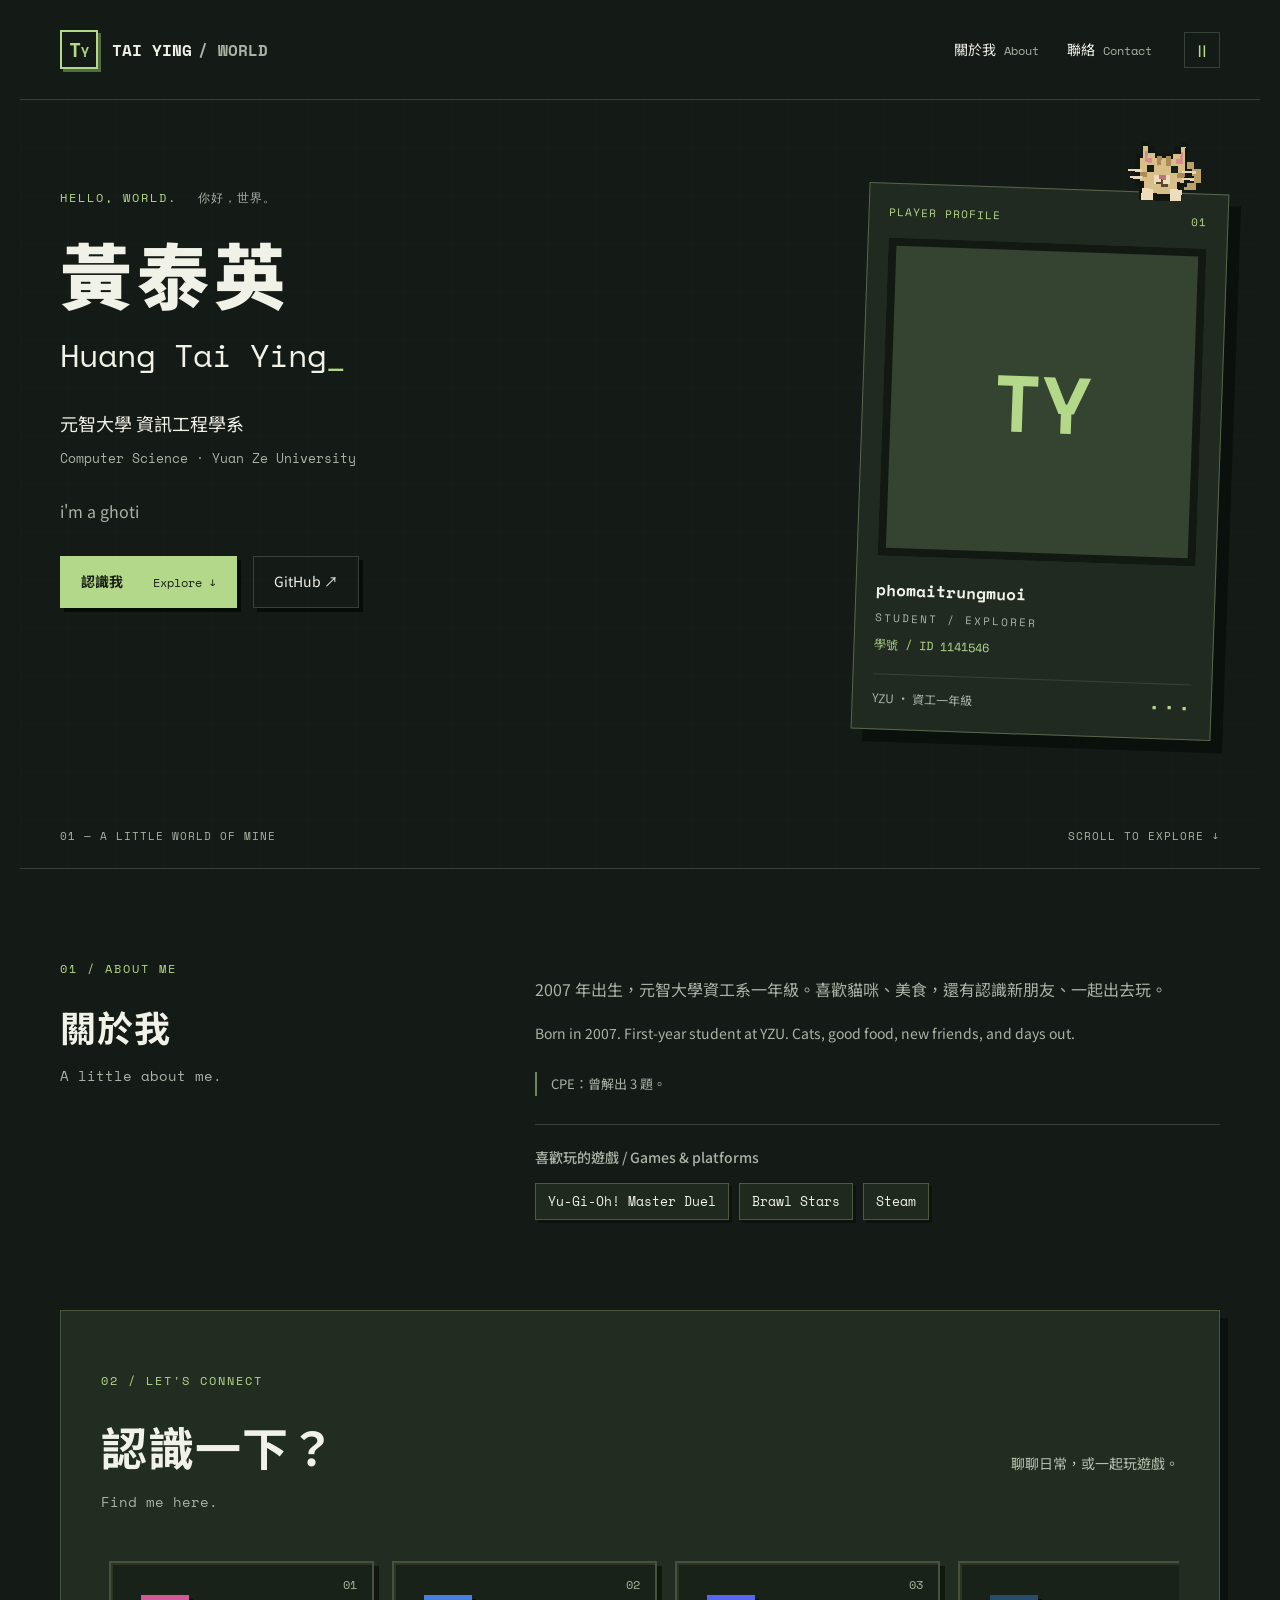
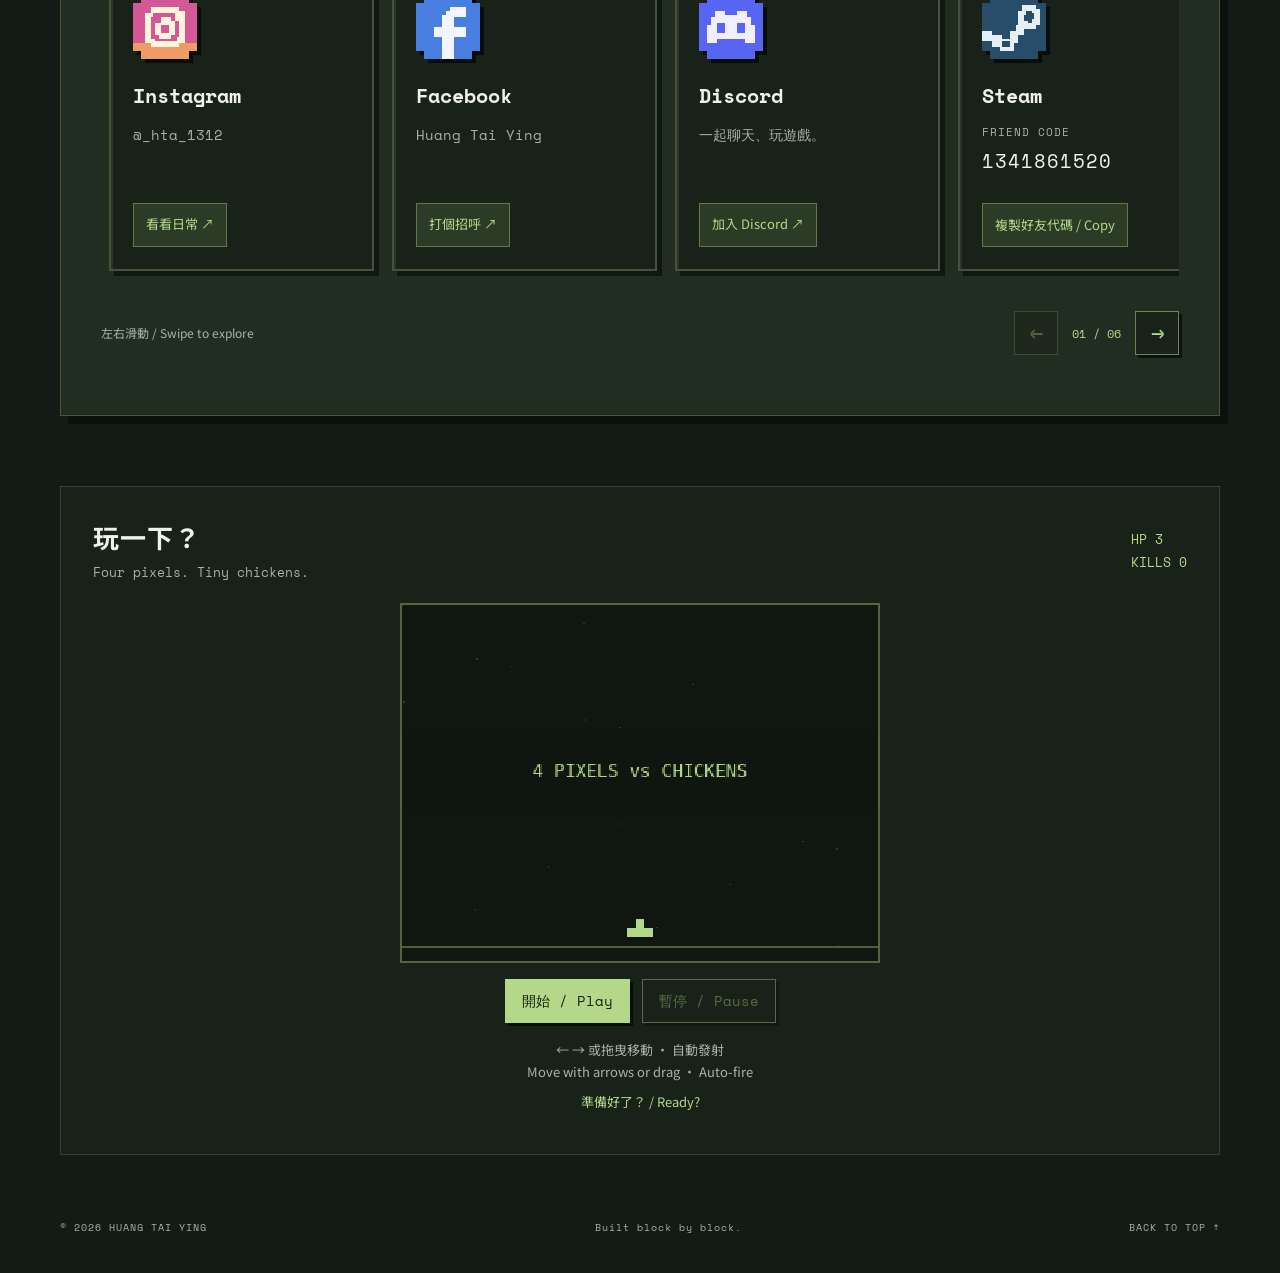
==== commit baf6e423: "Add files via upload" ====
--- a/index.html
+++ b/index.html
@@ -88,7 +88,7 @@
 </div>
 <div class="rail-controls"><span id="swipe-hint">左右滑動 / Swipe to explore</span><div class="rail-nav" hidden><button id="social-prev" type="button" aria-label="上一張 / Previous" aria-controls="social-track">←</button><span id="social-position" aria-live="polite" aria-atomic="true">01 / 06</span><button id="social-next" type="button" aria-label="下一張 / Next" aria-controls="social-track">→</button></div></div>
 </div></section>
-<section class="arcade" id="arcade" aria-labelledby="arcade-title"><div class="arcade-top"><h2 id="arcade-title">玩一下？<span>Four pixels. Tiny chickens.</span></h2><span class="arcade-score">SCORE <span id="game-score">0</span><br>HP <span id="game-lives">3</span><br>KILLS <span id="game-kills">0</span></span></div><div class="game-wrap"><div class="game-stage"><canvas id="chicken-game" width="320" height="240" tabindex="0" aria-label="像素小雞遊戲。按開始後，以左右方向鍵或拖曳移動，自動發射。" aria-describedby="game-instructions">需要支援 Canvas 的瀏覽器才能遊玩。</canvas><div id="upgrade-panel" class="upgrade-panel" role="group" aria-labelledby="upgrade-title" hidden><h3 id="upgrade-title">選擇升級 / Choose one</h3><div class="upgrade-choices"><button type="button" data-upgrade="shot">+1 子彈<span>+1 shot</span></button><button type="button" data-upgrade="drone">+1 小飛船<span>+1 drone</span></button><button type="button" data-upgrade="heal">+1.25 HP<span>回血 / Heal</span></button></div></div></div><div class="game-actions"><button id="game-start" type="button">開始 / Play</button><button id="game-pause" class="secondary" type="button" disabled>暫停 / Pause</button></div><p class="game-hint" id="game-instructions">← → 或拖曳移動 · 自動發射<br>Move with arrows or drag · Auto-fire</p><p id="game-status" role="status" aria-live="polite">準備好了？ / Ready?</p></div></section>
+<section class="arcade" id="arcade" aria-labelledby="arcade-title"><div class="arcade-top"><h2 id="arcade-title">玩一下？<span>Four pixels. Tiny chickens.</span></h2><span class="arcade-score">HP <span id="game-lives">3</span><br>KILLS <span id="game-kills">0</span></span></div><div class="game-wrap"><div class="game-stage"><canvas id="chicken-game" width="320" height="240" tabindex="0" aria-label="像素小雞遊戲。按開始後，以左右方向鍵或拖曳移動，自動發射。" aria-describedby="game-instructions">需要支援 Canvas 的瀏覽器才能遊玩。</canvas><div id="upgrade-panel" class="upgrade-panel" role="group" aria-labelledby="upgrade-title" hidden><h3 id="upgrade-title">選擇升級 / Choose one</h3><div class="upgrade-choices"><button type="button" data-upgrade="shot">+1 子彈<span>Fan shot</span></button><button type="button" data-upgrade="rate">+10% 射速<span>Fire rate</span></button><button type="button" data-upgrade="damage">+10% 傷害<span>Damage</span></button></div></div></div><div class="game-actions"><button id="game-start" type="button">開始 / Play</button><button id="game-pause" class="secondary" type="button" disabled>暫停 / Pause</button></div><p class="game-hint" id="game-instructions">← → 或拖曳移動 · 自動發射<br>Move with arrows or drag · Auto-fire</p><p id="game-status" role="status" aria-live="polite">準備好了？ / Ready?</p></div></section>
 </main><footer><span>© <span id="year">2026</span> HUANG TAI YING</span><span>Built block by block.</span><a href="#home">BACK TO TOP ↑</a></footer><div id="toast" role="status" aria-live="polite"></div>
 <script>
 (() => {
@@ -157,178 +157,178 @@
 })();</script>
 <script>
 (() => {
+  'use strict';
   const canvas=document.getElementById('chicken-game'),ctx=canvas.getContext('2d');
   const start=document.getElementById('game-start'),pause=document.getElementById('game-pause');
-  const scoreEl=document.getElementById('game-score'),hpEl=document.getElementById('game-lives'),killsEl=document.getElementById('game-kills'),status=document.getElementById('game-status');
+  const hpEl=document.getElementById('game-lives'),killsEl=document.getElementById('game-kills'),status=document.getElementById('game-status');
   const panel=document.getElementById('upgrade-panel'),choices=Array.from(panel.querySelectorAll('button'));
   if(!ctx){start.disabled=true;status.textContent='Canvas unavailable';return;}
-  const FIRE_INTERVAL=.25/.92; // 3.68 volleys/second: exactly 8% less than 4.
+  const BASE_INTERVAL=.25/.92,MAX_FAN=Math.PI/10,BULLET_RANGE=220;
+  const NAMES=['IRON ROOSTER','TWIN OWL','BROOD QUEEN','PRISM MANTA','TRIPLE HYDRA'];
   const keys=new Set();
-  let mode='idle',x=160,hp=3,score=0,kills=0,shots=1,drones=[],bullets=[],chickens=[],hazards=[],boss=null;
-  let nextUpgrade=50,nextBoss=150,bossIndex=0,shotClock=0,spawnClock=1,last=0,raf=0,elapsed=0,invulnerable=0,pointer=null,uid=0;
+  let mode='idle',x=160,hp=3,kills=0,shots=1,rateLevel=0,damageLevel=0,bullets=[],chickens=[],hazards=[],beams=[],boss=null;
+  let nextUpgrade=50,nextBoss=101,bossIndex=0,choiceReason='',shotClock=0,spawnClock=1,last=0,raf=0,time=0,invuln=0,pointer=null,uid=0;
   const clamp=(v,a=12,b=308)=>Math.max(a,Math.min(b,v));
-  const num=v=>Number(v.toFixed(2)).toString();
-  const sync=()=>{scoreEl.textContent=String(score);hpEl.textContent=num(hp);killsEl.textContent=String(kills);};
-  function difficulty(){
-    return {speed:18+Math.min(kills,150)*.075+Math.min(Math.max(kills-150,0),900)*.026,
-      interval:Math.max(.38,1.15-Math.min(kills,150)*.0022-Math.max(kills-150,0)*.00065),
-      gold:kills<25?0:Math.min(.23,.055+Math.max(kills-50,0)*.00025)};
-  }
-  function parts(){
+  const damageValue=()=>Math.pow(1.1,damageLevel);
+  const fireInterval=()=>BASE_INTERVAL/Math.pow(1.1,rateLevel);
+  const sync=()=>{hpEl.textContent=Number(hp.toFixed(2)).toString();killsEl.textContent=String(kills);};
+  function difficulty(){return {hp:1+time/105+kills/220,speed:22+Math.min(55,time*.055+kills*.065),interval:Math.max(.24,.92-time*.0015-kills*.002)};}
+  function chicken(kind,px,py){
+    const d=difficulty(),types={normal:[1,1,1,'#e8e4c8'],big:[3.2,1.65,.72,'#a9b8d0'],mother:[2.3,1.4,.8,'#c79bbe'],fast:[.5,.9,1.85,'#e47a6e'],child:[.75,.65,1.08,'#b8d58a']};
+    const [health,size,speed,color]=types[kind];return {id:++uid,kind,x:px,y:py,hp:d.hp*health,maxHp:d.hp*health,size,speed,color};
+  }
+  function spawnChicken(){
+    const r=Math.random();let kind='normal';
+    if(kills>=12&&r<.18)kind='fast';else if(kills>=25&&r<.34)kind='big';else if(kills>=40&&r<.45)kind='mother';
+    chickens.push(chicken(kind,18+Math.random()*284,-18));
+  }
+  function die(c,children){
+    if(c.dead)return;c.dead=true;kills++;
+    if(c.kind==='mother'){
+      const count=4+Math.floor(Math.random()*3);
+      for(let i=0;i<count;i++)children.push(chicken('child',clamp(c.x+(i-(count-1)/2)*13,10,310),Math.min(177,c.y-10-Math.abs(i-(count-1)/2)*5)));
+    }
+  }
+  function damage(amount){hp=Math.max(0,hp-amount);if(hp===0){mode='over';keys.clear();cancelAnimationFrame(raf);pause.disabled=true;panel.hidden=true;start.textContent='再玩一次 / Replay';status.textContent='Game over · '+kills+' kills';}}
+  function bossParts(){
     if(!boss)return [];
-    const wings=boss.left>0||boss.right>0;
-    return wings?[...(boss.left>0?[{key:'left',x:boss.x-32,y:boss.y+4}]:[]),...(boss.right>0?[{key:'right',x:boss.x+32,y:boss.y+4}]:[])]:[{key:'core',x:boss.x,y:boss.y+9}];
-  }
-  function nearest(){
-    if(boss){const targets=parts();return targets.reduce((a,b)=>Math.abs(b.x-x)<Math.abs(a.x-x)?b:a,targets[0]);}
-    return chickens.filter(c=>c.hp>0).reduce((best,c)=>!best||c.y>best.y?c:best,null);
-  }
-  function dronePosition(i){return {x:clamp(x+(i%2?1:-1)*(18+Math.floor(i/2)*11),6,314),y:211-Math.floor(i/8)*7};}
-  function damage(amount){
-    hp=Math.max(0,hp-amount);
-    if(hp<=0){mode='over';keys.clear();cancelAnimationFrame(raf);pause.disabled=true;start.textContent='再玩一次 / Replay';status.textContent='Game over · '+score;panel.hidden=true;}
+    const b=boss,alive=b.nodes.map((n,i)=>({...n,i,x:b.x+n.dx,y:b.y+n.dy})).filter(n=>n.hp>0);
+    if(!alive.length)return b.core>0?[{i:-1,x:b.x,y:b.y+8,hp:b.core,active:true}]:[];
+    let active=0;
+    if(b.type===1||b.type===4)active=Math.floor(b.age/(b.type===1?2:1.7))%alive.length;
+    if(b.type===3)active=Math.floor(b.age/1.3)%alive.length;
+    return alive.map((n,i)=>({...n,active:![1,3,4].includes(b.type)||i===active}));
   }
   function beginBoss(){
-    bossIndex++;nextBoss+=150;
-    const wingHp=7+bossIndex*3,coreHp=12+bossIndex*6;
-    boss={x:160,y:39,left:wingHp,right:wingHp,core:coreHp,wingMax:wingHp,coreMax:coreHp,clock:3.2,warning:0,target:160,phase:0};
-    chickens=[];bullets=[];hazards=[];invulnerable=1;
-    status.textContent='BOSS '+bossIndex;
-  }
-  function finishBoss(){score+=25*bossIndex;boss=null;hazards=[];bullets=[];spawnClock=1.8;invulnerable=1;status.textContent='BOSS CLEAR';}
-  function requestUpgrade(){
-    mode='upgrade';keys.clear();cancelAnimationFrame(raf);pause.disabled=true;panel.hidden=false;status.textContent='選擇升級 / Choose one';choices[0].focus({preventScroll:true});
-  }
+    bossIndex++;nextBoss+=100;
+    const type=(bossIndex-1)%5,cycle=Math.floor((bossIndex-1)/5),scale=1+(bossIndex-1)*.2;
+    const layouts=[[[-31,5],[31,5]],[[-24,0],[24,0]],[[-30,12],[0,19],[30,12]],[[0,-15],[-31,7],[31,7],[0,26]],[[-34,-4],[0,-13],[34,-4]]];
+    boss={type,cycle,x:160,y:43,age:0,attack:1.6,phase:0,spawn:5,core:(16+type*4)*scale,coreMax:(16+type*4)*scale,
+      nodes:layouts[type].map(([dx,dy])=>({dx,dy,hp:(8+type*2)*scale,maxHp:(8+type*2)*scale}))};
+    chickens=[];bullets=[];hazards=[];beams=[];invuln=1;status.textContent='BOSS '+bossIndex+' · '+NAMES[type];
+  }
+  function finishBoss(){boss=null;bullets=[];hazards=[];beams=[];chickens=[];spawnClock=1.2;invuln=1;status.textContent='BOSS CLEAR';}
+  function askUpgrade(reason){choiceReason=reason;mode='upgrade';keys.clear();cancelAnimationFrame(raf);pause.disabled=true;panel.hidden=false;status.textContent='選擇升級 / Choose one';choices[0].focus({preventScroll:true});}
   function checkMilestones(){
-    if(mode!=='playing')return;
-    if(kills>=nextUpgrade){requestUpgrade();return;}
-    if(!boss&&kills>=nextBoss)beginBoss();
+    if(mode!=='playing'||boss)return;
+    if(kills>=nextBoss){askUpgrade('boss');return;}
+    // Merge the 100/200/... choice into the immediately following boss threshold.
+    if(kills>=nextUpgrade&&nextUpgrade!==nextBoss-1)askUpgrade('regular');
   }
   function choose(kind){
     if(mode!=='upgrade')return;
-    if(kind==='shot')shots++;
-    else if(kind==='drone')drones.push({clock:3});
-    else if(kind==='heal')hp+=1.25;
-    else return;
-    nextUpgrade+=50;sync();
-    if(kills>=nextUpgrade){choices[0].focus({preventScroll:true});return;}
-    panel.hidden=true;mode='paused';pause.disabled=false;
-    if(!boss&&kills>=nextBoss)beginBoss();
-    resume();
-  }
-  choices.forEach(button=>button.addEventListener('click',()=>choose(button.dataset.upgrade)));
+    if(kind==='shot')shots++;else if(kind==='rate')rateLevel++;else if(kind==='damage')damageLevel++;else return;
+    const reason=choiceReason;choiceReason='';panel.hidden=true;pause.disabled=false;
+    if(reason==='boss'){const milestone=nextBoss;nextUpgrade=Math.max(nextUpgrade,Math.ceil(milestone/50)*50);beginBoss();}
+    else nextUpgrade+=50;
+    mode='paused';resume();
+  }
+  choices.forEach(b=>b.addEventListener('click',()=>choose(b.dataset.upgrade)));
+  function pellet(px,py,angle,speed=70){if(hazards.length<220)hazards.push({x:px,y:py,vx:Math.sin(angle)*speed,vy:Math.cos(angle)*speed});}
+  function fan(px,py,count,span,center=0,speed=70){for(let i=0;i<count;i++)pellet(px,py,center+(count===1?0:(i/(count-1)-.5)*span),speed);}
+  function ring(px,py,count,phase,speed=57){for(let i=0;i<count;i++)pellet(px,py,phase+i*Math.PI*2/count,speed);}
+  function beam(px,width=22,delay=.8,duration=.45){beams.push({x:px,width,delay,life:duration});}
+  function bossAttack(){
+    const b=boss,spd=65+Math.min(35,bossIndex*3),aim=Math.atan2(x-b.x,218-b.y),extra=Math.min(4,b.cycle*2);
+    if(b.type===0){
+      if(b.phase%2===0)fan(b.x,b.y+20,7+extra,1.7,aim*.45,spd);
+      else {fan(b.x-30,b.y+15,3,.5,aim,spd+9);fan(b.x+30,b.y+15,3,.5,aim,spd+9);}
+    }else if(b.type===1){
+      ring(b.x-24,b.y,10+extra,b.phase*.27,spd*.72);ring(b.x+24,b.y,10+extra,-b.phase*.27,spd*.72);
+      if(b.phase%2)fan(b.x,b.y+15,3,.35,aim,spd+15);
+    }else if(b.type===2){
+      ring(b.x,b.y+17,13+extra,b.phase*.31,spd*.75);
+      if(b.phase%2===0)fan(b.x,b.y+20,5,1.1,aim,spd);
+    }else if(b.type===3){
+      if(b.phase%2===0){beam(clamp(x,28,292),24,.85,.5);beam(clamp(320-x,28,292),20,.85,.5);}
+      else {for(let i=0;i<6;i++)beam(28+i*52,14,1+i*.12,.26);fan(b.x,b.y+20,5,1.5,0,spd);}
+    }else {
+      const gap=32+(b.phase*61)%256;
+      for(let px=10;px<320;px+=18)if(Math.abs(px-gap)>30)pellet(px,b.y+22,0,spd*.85);
+      if(b.phase%2===1){fan(b.x-34,b.y+12,3,.3,aim,spd+12);fan(b.x+34,b.y+12,3,.3,aim,spd+12);}
+    }
+    b.phase++;b.attack=Math.max(.72,1.55-b.type*.10-b.cycle*.10);
+  }
   function updateBoss(dt){
-    boss.x=160+Math.sin(elapsed*.65)*64;
-    if(boss.warning>0){
-      boss.warning-=dt;
-      if(boss.warning<=0){
-        const speed=56+Math.min(bossIndex-1,8)*5;
-        const origins=boss.phase%2?[boss.x-30,boss.x+30]:[boss.x];
-        origins.forEach(ox=>{const dx=boss.target-ox,dy=218-boss.y,len=Math.hypot(dx,dy);hazards.push({x:ox,y:boss.y+20,vx:dx/len*speed,vy:dy/len*speed});});
-        boss.phase++;boss.clock=Math.max(1.8,3.0-bossIndex*.12);
-      }
-    }else{
-      boss.clock-=dt;
-      if(boss.clock<=0){boss.warning=.9;boss.target=x;}
+    boss.age+=dt;
+    boss.x=160+Math.sin(boss.age*(boss.type===3?1.1:.65))*[62,80,45,90,55][boss.type];
+    boss.attack-=dt;if(boss.attack<=0)bossAttack();
+    if(boss.type===2){boss.spawn-=dt;if(boss.spawn<=0){if(chickens.length<6)for(let i=0;i<3;i++)chickens.push(chicken('child',boss.x+(i-1)*24,boss.y+25));boss.spawn=6;}}
+  }
+  function step(dt){
+    if(mode!=='playing')return;time+=dt;invuln=Math.max(0,invuln-dt);
+    x=clamp(x+((keys.has('ArrowRight')||keys.has('d')?1:0)-(keys.has('ArrowLeft')||keys.has('a')?1:0))*185*dt);
+    shotClock-=dt;
+    while(shotClock<=0){
+      const half=Math.min(MAX_FAN,(shots-1)*Math.PI/36);
+      for(let i=0;i<shots;i++){const angle=shots===1?0:-half+i*2*half/(shots-1);bullets.push({x,y:207,vx:Math.sin(angle)*235,vy:-Math.cos(angle)*235,distance:0,damage:damageValue()});}
+      shotClock+=fireInterval();
     }
-  }
-  function step(dt){
-    if(mode!=='playing')return;
-    elapsed+=dt;invulnerable=Math.max(0,invulnerable-dt);
-    x=clamp(x+((keys.has('ArrowRight')||keys.has('d')?1:0)-(keys.has('ArrowLeft')||keys.has('a')?1:0))*180*dt);
-    shotClock-=dt;
-    if(shotClock<=0){
-      for(let i=0;i<shots;i++)bullets.push({x:clamp(x+(i-(shots-1)/2)*Math.min(7,100/Math.max(shots-1,1)),3,317),y:207,vx:0,vy:-230,damage:1});
-      shotClock+=FIRE_INTERVAL;
-    }
-    drones.forEach((drone,i)=>{
-      drone.clock-=dt;
-      if(drone.clock<=0){
-        const target=nearest();
-        if(target){const p=dronePosition(i);bullets.push({...p,vx:0,vy:-195,damage:1,homing:true,target});drone.clock=3;}
-        else drone.clock=0;
+    if(boss)updateBoss(dt);
+    else {spawnClock-=dt;if(spawnClock<=0){if(chickens.length<45)spawnChicken();spawnClock+=difficulty().interval;}}
+    const d=difficulty();chickens.forEach(c=>{c.y+=d.speed*c.speed*dt;});
+    const children=[];
+    bullets.forEach(b=>{
+      b.x+=b.vx*dt;b.y+=b.vy*dt;b.distance+=235*dt;
+      const c=chickens.find(c=>!c.dead&&Math.abs(c.x-b.x)<10*c.size&&b.y<c.y+11*c.size&&b.y+4>c.y-6*c.size);
+      if(c){c.hp-=b.damage;b.hit=true;if(c.hp<=0)die(c,children);return;}
+      if(boss){
+        const p=bossParts().find(p=>Math.abs(p.x-b.x)<10&&Math.abs(p.y-b.y)<11);
+        if(p){b.hit=true;if(p.active){if(p.i===-1)boss.core=Math.max(0,boss.core-b.damage);else boss.nodes[p.i].hp=Math.max(0,boss.nodes[p.i].hp-b.damage);}}
+        else if(Math.abs(b.x-boss.x)<46&&b.y<boss.y+26&&b.y>boss.y-20&&!bossParts().some(p=>Math.abs(p.x-b.x)<10&&b.y>=p.y-11))b.hit=true;
       }
     });
-    if(boss)updateBoss(dt);
-    else{
-      spawnClock-=dt;
-      if(spawnClock<=0){const d=difficulty(),gold=Math.random()<d.gold;chickens.push({id:++uid,x:16+Math.random()*288,y:-12,hp:gold?2:1,gold});spawnClock+=d.interval;}
+    chickens.push(...children);
+    if(boss&&boss.core<=0)finishBoss();
+    for(const c of chickens)if(!c.dead&&c.y>=224){c.dead=true;damage(1);if(mode==='over')break;}
+    hazards.forEach(h=>{h.x+=h.vx*dt;h.y+=h.vy*dt;if(Math.abs(h.x-x)<8&&Math.abs(h.y-218)<8){h.hit=true;if(invuln===0&&mode==='playing'){damage(.75);invuln=.9;}}});
+    beams.forEach(b=>{if(b.delay>0)b.delay-=dt;else {b.life-=dt;if(Math.abs(b.x-x)<b.width/2+5&&invuln===0&&mode==='playing'){damage(.75);invuln=.9;}}});
+    chickens=chickens.filter(c=>!c.dead);bullets=bullets.filter(b=>!b.hit&&b.distance<BULLET_RANGE&&b.y>-15&&b.x>0&&b.x<320);
+    hazards=hazards.filter(h=>!h.hit&&h.y<252&&h.y>-45&&h.x>-25&&h.x<345);beams=beams.filter(b=>b.life>0);
+    sync();checkMilestones();
+  }
+  function rect(color,px,py,w,h){ctx.fillStyle=color;ctx.fillRect(Math.round(px),Math.round(py),w,h);}
+  function drawChicken(c){
+    ctx.save();ctx.translate(Math.round(c.x),Math.round(c.y));ctx.scale(c.size,c.size);
+    rect(c.color,-6,0,12,8);rect(c.color,2,-4,6,5);rect(c.color,-9,1,4,4);rect('#c77861',3,-6,3,2);rect('#cba35b',8,-1,3,2);rect('#cba35b',-3,8,2,3);rect('#cba35b',3,8,2,3);rect('#172018',5,-2,1,1);
+    if(c.kind==='mother'){rect('#f1d4e8',-3,1,5,5);}if(c.kind==='fast'){rect('#ebaaa1',-12,1,3,1);rect('#ebaaa1',-15,4,5,1);}
+    ctx.restore();const width=14*c.size;rect('#394733',c.x-width/2,c.y-10*c.size,width,2);rect(c.color,c.x-width/2,c.y-10*c.size,width*Math.max(0,c.hp/c.maxHp),2);
+  }
+  function drawBoss(){
+    const b=boss,bx=Math.round(b.x),by=b.y;
+    if(b.type===0){ // Armored rooster: two exposed wing joints, then chest.
+      rect('#788179',bx-22,by-15,44,37);rect('#525e62',bx-44,by-4,23,24);rect('#525e62',bx+21,by-4,23,24);rect('#c68e62',bx-12,by-25,24,11);rect('#d77568',bx-6,by-30,12,5);rect('#e2bc63',bx-4,by,8,6);
+    }else if(b.type===1){ // Owl: alternating eyes.
+      rect('#7e78a8',bx-39,by-18,78,37);rect('#aaa3ca',bx-34,by-25,15,10);rect('#aaa3ca',bx+19,by-25,15,10);rect('#565677',bx-14,by-16,28,37);rect('#e2bc63',bx-4,by+8,8,7);
+    }else if(b.type===2){ // Mother: three egg pods and spawning children.
+      rect('#b67f9f',bx-28,by-23,56,42);rect('#e0b4c9',bx-19,by-27,38,20);rect('#e5c177',bx-14,by-30,5,7);rect('#e5c177',bx-3,by-33,6,10);rect('#e5c177',bx+9,by-30,5,7);for(let i=-1;i<=1;i++)rect('#dfceb0',bx+i*30-10,by+4,20,23);
+    }else if(b.type===3){ // Geometric manta: four cycling crystals.
+      rect('#517f9e',bx-17,by-20,34,46);rect('#73bac4',bx-36,by-7,72,23);rect('#517f9e',bx-49,by+2,98,9);rect('#92d2cb',bx-6,by-26,12,59);
+    }else{ // Three separate crowned heads.
+      rect('#857e55',bx-39,by+12,78,17);for(let i=-1;i<=1;i++){const hy=by+(i===0?-13:-4);rect('#baa66d',bx+i*34-12,hy-12,24,27);rect('#d79962',bx+i*34-8,hy-17,16,5);rect('#dfe1b5',bx+i*34-7,hy-7,4,4);rect('#dfe1b5',bx+i*34+3,hy-7,4,4);}
     }
-    const speed=difficulty().speed;
-    chickens.forEach(c=>c.y+=speed*dt*(c.gold?.86:1));
-    bullets.forEach(b=>{
-      if(b.homing){
-        let t=b.target;
-        if(boss)t=parts().find(p=>p.key===t?.key)||nearest();
-        else if(!t||t.hp<=0||!chickens.includes(t))t=nearest();
-        b.target=t;
-        if(t){const dx=t.x-b.x,dy=t.y-b.y,len=Math.hypot(dx,dy)||1;b.vx=dx/len*195;b.vy=dy/len*195;}
-      }
-      b.x+=b.vx*dt;b.y+=b.vy*dt;
-      if(boss){
-        const weak=parts().find(p=>Math.abs(p.x-b.x)<10&&Math.abs(p.y-b.y)<11);
-        if(weak){boss[weak.key]=Math.max(0,boss[weak.key]-b.damage);b.hit=true;}
-        else if(Math.abs(b.x-boss.x)<44&&b.y<boss.y+17&&b.y>boss.y-19)b.hit=true;
-      }else{
-        const c=chickens.find(c=>c.hp>0&&Math.abs(c.x-b.x)<10&&b.y<c.y+11&&b.y+5>c.y-6);
-        if(c){c.hp-=b.damage;b.hit=true;if(c.hp<=0){kills++;score+=c.gold?2:1;}}
-      }
-    });
-    if(boss&&boss.core<=0)finishBoss();
-    for(const c of chickens){if(c.hp>0&&c.y>=224){c.hp=0;damage(1);if(mode==='over')break;}}
-    hazards.forEach(h=>{
-      h.x+=h.vx*dt;h.y+=h.vy*dt;
-      if(Math.abs(h.x-x)<9&&Math.abs(h.y-218)<8){h.hit=true;if(invulnerable===0&&mode==='playing'){damage(.75);invulnerable=1.2;}}
-    });
-    chickens=chickens.filter(c=>c.hp>0);bullets=bullets.filter(b=>!b.hit&&b.y>-20&&b.y<250&&b.x>-20&&b.x<340);
-    hazards=hazards.filter(h=>!h.hit&&h.y<250&&h.x>-20&&h.x<340);
-    sync();checkMilestones();
-  }
-  function ship(px,py,size,color){ctx.fillStyle=color;[[0,-1],[-1,0],[0,0],[1,0]].forEach(([dx,dy])=>ctx.fillRect(Math.round(px)+dx*size-size/2,py+dy*size,size,size));}
+    bossParts().forEach(p=>{ctx.strokeStyle=p.active?'#c6ec91':'#4c5146';ctx.lineWidth=1;ctx.strokeRect(Math.round(p.x)-9,p.y-9,18,18);rect(p.active?'#b4d88a':'#555f50',p.x-5,p.y-5,10,10);rect('#111910',p.x-2,p.y-2,4,4);});
+    const total=b.nodes.reduce((s,n)=>s+n.maxHp,0)+b.coreMax,remaining=b.nodes.reduce((s,n)=>s+n.hp,0)+b.core;
+    rect('#394332',72,6,176,3);rect('#d8bd76',72,6,176*remaining/total,3);
+  }
   function draw(){
-    ctx.fillStyle='#101710';ctx.fillRect(0,0,320,240);
-    ctx.fillStyle='#293d28';for(let i=0;i<22;i++)ctx.fillRect((i*73)%316,(i*41)%234,1,1);
-    ctx.fillStyle='#48603b';ctx.fillRect(0,230,320,1);
-    if(invulnerable===0||Math.floor(elapsed*8)%2===0)ship(x,218,6,'#b4d88a');
-    drones.forEach((d,i)=>{const p=dronePosition(i);ship(p.x,p.y,3,'#8bd3cf');});
-    bullets.forEach(b=>{ctx.fillStyle=b.homing?'#8bd3cf':'#e9eab5';ctx.fillRect(Math.round(b.x)-1,Math.round(b.y),2,b.homing?3:5);});
-    chickens.forEach(c=>{
-      const cx=Math.round(c.x),cy=Math.round(c.y);ctx.fillStyle=c.gold?'#e6bc4b':'#ede8cc';ctx.fillRect(cx-6,cy,12,8);ctx.fillRect(cx+2,cy-4,6,5);ctx.fillRect(cx-9,cy+1,4,4);
-      ctx.fillStyle='#c77861';ctx.fillRect(cx+3,cy-6,3,2);ctx.fillStyle='#cba35b';ctx.fillRect(cx+8,cy-1,3,2);ctx.fillRect(cx-3,cy+8,2,3);ctx.fillRect(cx+3,cy+8,2,3);
-      ctx.fillStyle='#172018';ctx.fillRect(cx+5,cy-2,1,1);if(c.gold){ctx.fillStyle='#f5d977';for(let i=0;i<c.hp;i++)ctx.fillRect(cx-4+i*5,cy-10,3,2);}
-    });
-    if(boss){
-      const bx=Math.round(boss.x),by=boss.y;
-      ctx.fillStyle='#727767';ctx.fillRect(bx-22,by-15,44,31);ctx.fillRect(bx-44,by-6,22,18);ctx.fillRect(bx+22,by-6,22,18);
-      ctx.fillStyle='#b88a56';ctx.fillRect(bx-12,by-24,24,10);ctx.fillStyle='#c77861';ctx.fillRect(bx-6,by-29,12,5);
-      ctx.fillStyle='#101710';ctx.fillRect(bx-11,by-9,5,5);ctx.fillRect(bx+6,by-9,5,5);ctx.fillStyle='#e6bc4b';ctx.fillRect(bx-4,by-1,8,5);
-      parts().forEach(p=>{ctx.strokeStyle='#b4d88a';ctx.lineWidth=1;ctx.strokeRect(Math.round(p.x)-9,p.y-9,18,18);ctx.fillStyle='#b4d88a';ctx.fillRect(Math.round(p.x)-5,p.y-5,10,10);ctx.fillStyle='#101710';ctx.fillRect(Math.round(p.x)-2,p.y-2,4,4);});
-      const total=boss.wingMax*2+boss.coreMax,remaining=boss.left+boss.right+boss.core;
-      ctx.fillStyle='#384332';ctx.fillRect(72,7,176,3);ctx.fillStyle='#e6bc4b';ctx.fillRect(72,7,176*remaining/total,3);
-      if(boss.warning>0){ctx.strokeStyle='#c99567';ctx.setLineDash([3,6]);ctx.beginPath();ctx.moveTo(bx,by+20);ctx.lineTo(boss.target,218);ctx.stroke();ctx.setLineDash([]);ctx.strokeRect(Math.round(boss.target)-12,207,24,20);}
-    }
-    ctx.fillStyle='#e0a178';hazards.forEach(h=>ctx.fillRect(Math.round(h.x)-3,Math.round(h.y)-3,6,6));
-    if(mode!=='playing'&&mode!=='upgrade'){
-      ctx.fillStyle='#101710cc';ctx.fillRect(0,85,320,54);ctx.fillStyle='#b4d88a';ctx.textAlign='center';ctx.font='12px monospace';ctx.fillText(mode==='idle'?'4 PIXELS vs CHICKENS':mode==='paused'?'PAUSED':'SCORE  '+score,160,116);
-    }
-  }
-  function loop(time){if(mode!=='playing')return;const dt=Math.min(Math.max((time-last)/1000,0),.035);last=time;step(dt);draw();if(mode==='playing')raf=requestAnimationFrame(loop);}
+    rect('#101710',0,0,320,240);for(let i=0;i<22;i++)rect('#293d28',(i*73)%316,(i*41)%234,1,1);rect('#48603b',0,230,320,1);
+    beams.forEach(b=>{if(b.delay>0){ctx.strokeStyle='#be906a';ctx.setLineDash([3,5]);ctx.strokeRect(b.x-b.width/2,75,b.width,156);ctx.setLineDash([]);}else rect('#c58372',b.x-b.width/2,75,b.width,156);});
+    if(invuln===0||Math.floor(time*9)%2===0)[[0,-6],[-6,0],[0,0],[6,0]].forEach(([dx,dy])=>rect('#b4d88a',x+dx-3,218+dy,6,6));
+    bullets.forEach(b=>rect('#e9eab5',b.x-1,b.y,2,5));chickens.forEach(drawChicken);if(boss)drawBoss();hazards.forEach(h=>rect('#dfa581',h.x-2,h.y-2,4,4));
+    if(mode!=='playing'&&mode!=='upgrade'){rect('#101710dd',0,85,320,54);ctx.fillStyle='#b4d88a';ctx.textAlign='center';ctx.font='12px monospace';ctx.fillText(mode==='idle'?'4 PIXELS vs CHICKENS':mode==='paused'?'PAUSED':kills+' KILLS',160,116);}
+  }
+  function loop(t){if(mode!=='playing')return;const dt=Math.min(Math.max((t-last)/1000,0),.035);last=t;step(dt);draw();if(mode==='playing')raf=requestAnimationFrame(loop);}
   function stop(){if(mode!=='playing')return;mode='paused';cancelAnimationFrame(raf);keys.clear();pause.textContent='繼續 / Resume';status.textContent='已暫停 / Paused';draw();}
-  function resume(){cancelAnimationFrame(raf);mode='playing';last=performance.now();pause.textContent='暫停 / Pause';status.textContent=boss?'BOSS '+bossIndex:'遊戲中 / Playing';canvas.focus({preventScroll:true});raf=requestAnimationFrame(loop);}
-  function reset(){
-    cancelAnimationFrame(raf);x=160;hp=3;score=0;kills=0;shots=1;drones=[];bullets=[];chickens=[];hazards=[];boss=null;
-    nextUpgrade=50;nextBoss=150;bossIndex=0;shotClock=0;spawnClock=1;elapsed=0;invulnerable=0;uid=0;keys.clear();panel.hidden=true;pause.disabled=false;start.textContent='重新開始 / Restart';sync();resume();
-  }
+  function resume(){cancelAnimationFrame(raf);mode='playing';last=performance.now();pause.textContent='暫停 / Pause';status.textContent=boss?'BOSS '+bossIndex+' · '+NAMES[boss.type]:'遊戲中 / Playing';canvas.focus({preventScroll:true});raf=requestAnimationFrame(loop);}
+  function reset(){cancelAnimationFrame(raf);x=160;hp=3;kills=0;shots=1;rateLevel=0;damageLevel=0;bullets=[];chickens=[];hazards=[];beams=[];boss=null;nextUpgrade=50;nextBoss=101;bossIndex=0;choiceReason='';shotClock=0;spawnClock=1;time=0;invuln=0;uid=0;keys.clear();panel.hidden=true;pause.disabled=false;start.textContent='重新開始 / Restart';sync();resume();}
   start.addEventListener('click',reset);pause.addEventListener('click',()=>{if(mode==='playing')stop();else if(mode==='paused')resume();});
   canvas.addEventListener('keydown',e=>{if(['ArrowLeft','ArrowRight','a','d'].includes(e.key)&&mode==='playing'){e.preventDefault();keys.add(e.key);}if((e.key===' '||e.key==='Escape')&&mode==='playing'){e.preventDefault();stop();}});
   window.addEventListener('keyup',e=>keys.delete(e.key));canvas.addEventListener('blur',()=>keys.clear());
   const aim=e=>{const r=canvas.getBoundingClientRect();x=clamp((e.clientX-r.left)*320/r.width);};
-  canvas.addEventListener('pointerdown',e=>{if(mode!=='playing')return;pointer=e.pointerId;canvas.setPointerCapture(pointer);aim(e);canvas.focus({preventScroll:true});});
-  canvas.addEventListener('pointermove',e=>{if(pointer===e.pointerId&&mode==='playing')aim(e);});
-  const release=e=>{if(pointer===e.pointerId){if(canvas.hasPointerCapture(pointer))canvas.releasePointerCapture(pointer);pointer=null;}};
-  canvas.addEventListener('pointerup',release);canvas.addEventListener('pointercancel',release);
-  document.addEventListener('visibilitychange',()=>{if(document.hidden)stop();});window.addEventListener('blur',stop);
-  if('IntersectionObserver'in window)new IntersectionObserver(entries=>{if(!entries[0].isIntersecting)stop();}).observe(canvas);
+  canvas.addEventListener('pointerdown',e=>{if(mode!=='playing')return;pointer=e.pointerId;canvas.setPointerCapture(pointer);aim(e);canvas.focus({preventScroll:true});});canvas.addEventListener('pointermove',e=>{if(pointer===e.pointerId&&mode==='playing')aim(e);});
+  const release=e=>{if(pointer===e.pointerId){if(canvas.hasPointerCapture(pointer))canvas.releasePointerCapture(pointer);pointer=null;}};canvas.addEventListener('pointerup',release);canvas.addEventListener('pointercancel',release);
+  document.addEventListener('visibilitychange',()=>{if(document.hidden)stop();});window.addEventListener('blur',stop);if('IntersectionObserver'in window)new IntersectionObserver(entries=>{if(!entries[0].isIntersecting)stop();}).observe(canvas);
   draw();
 })();
 
@@ -349,3 +349,4 @@
 
 
 
+
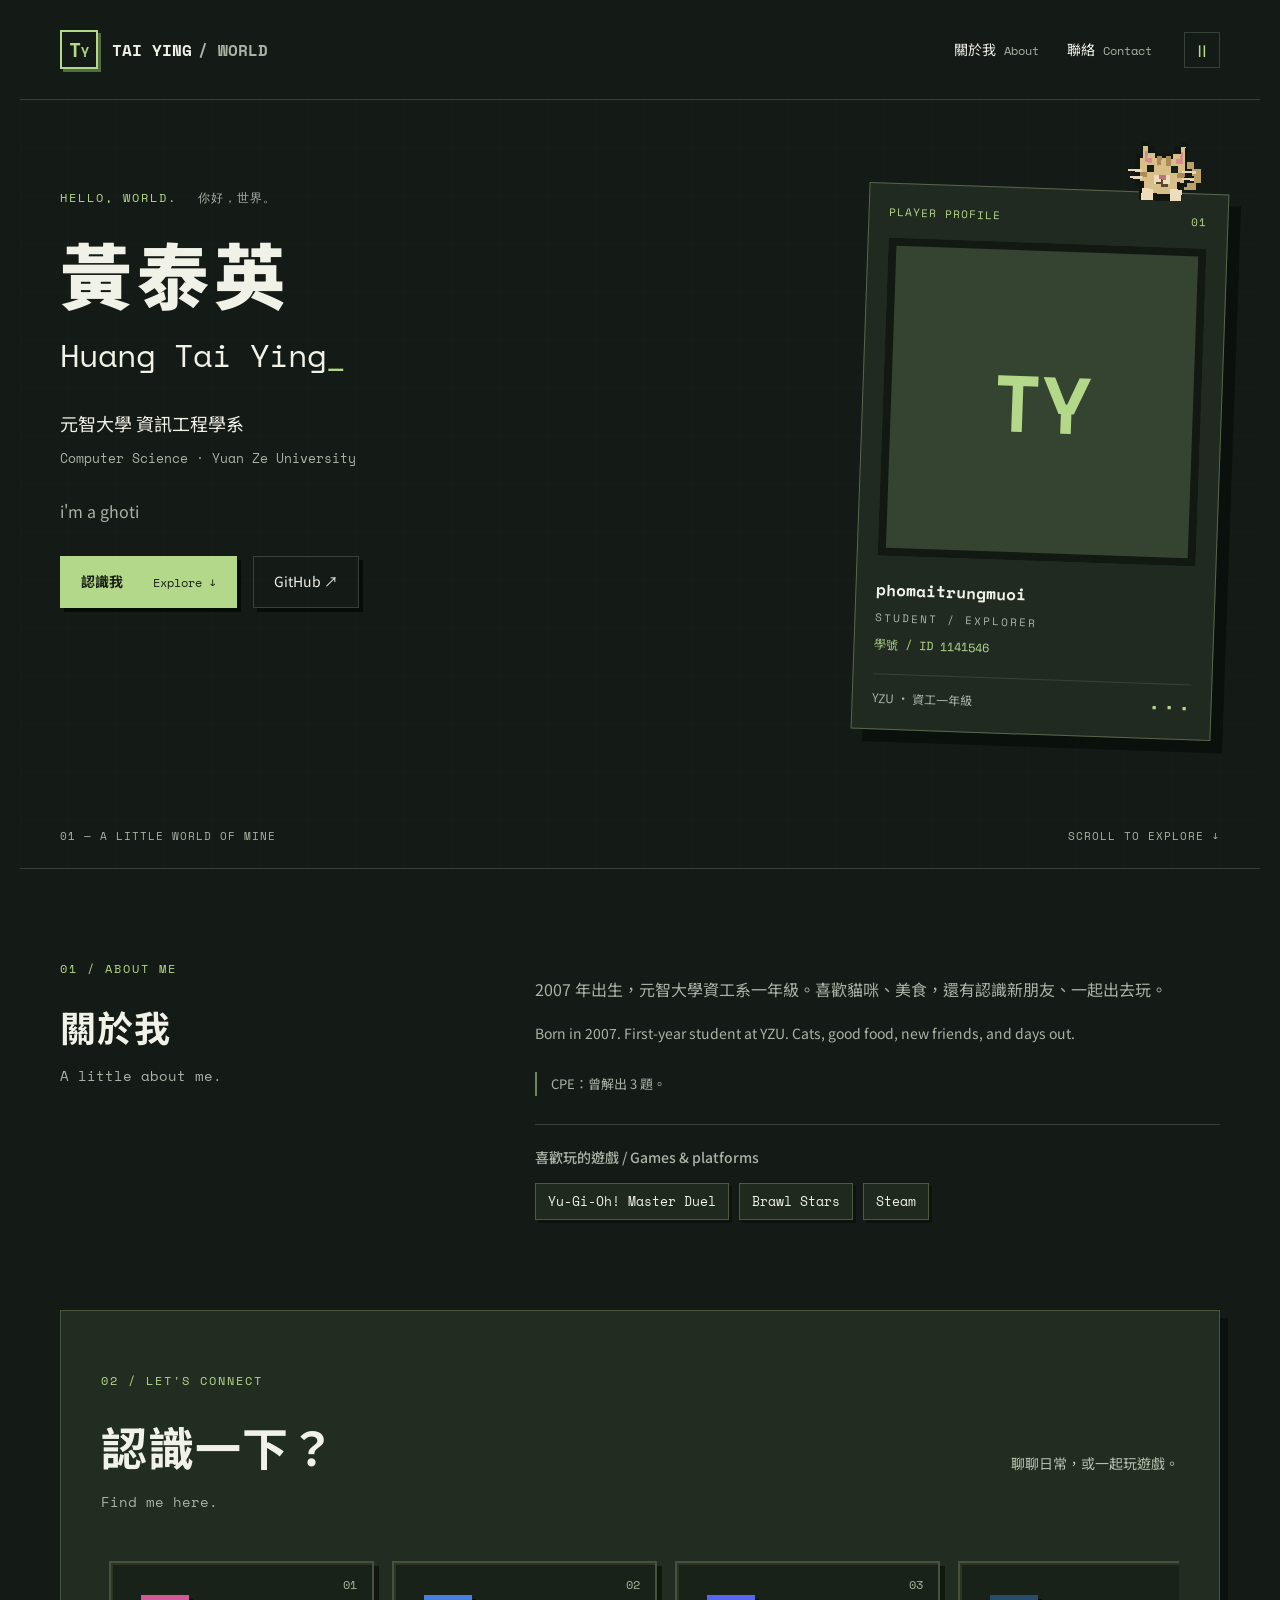
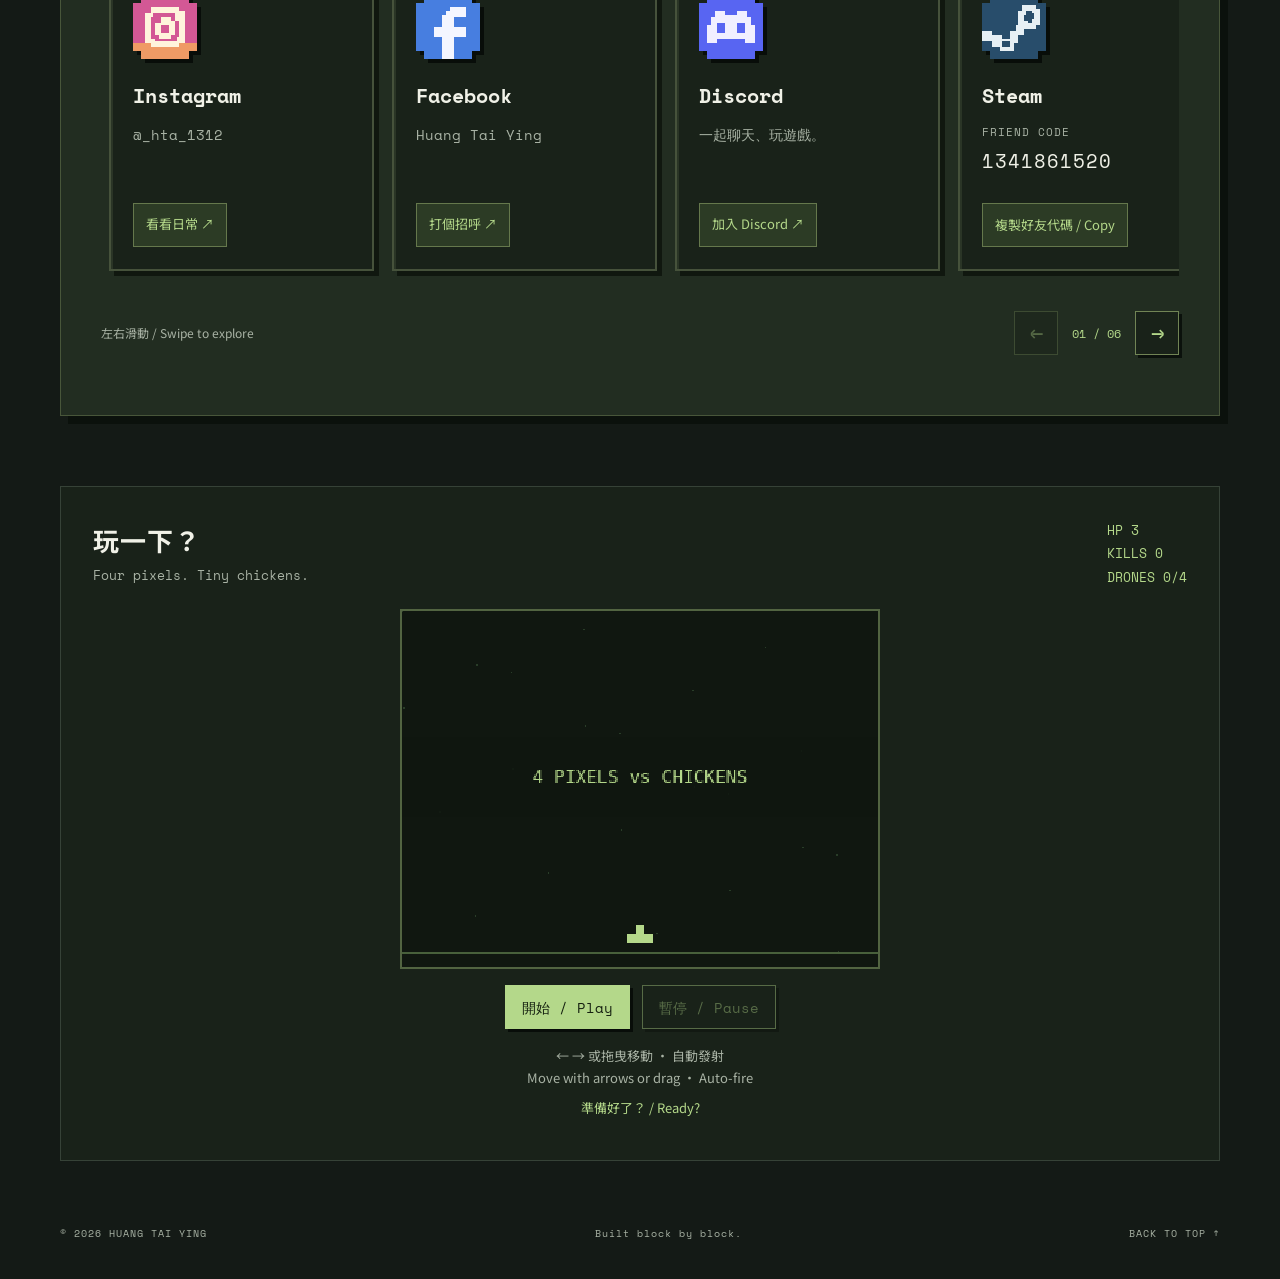
==== commit 0852733d: "Add files via upload" ====
--- a/index.html
+++ b/index.html
@@ -88,7 +88,7 @@
 </div>
 <div class="rail-controls"><span id="swipe-hint">左右滑動 / Swipe to explore</span><div class="rail-nav" hidden><button id="social-prev" type="button" aria-label="上一張 / Previous" aria-controls="social-track">←</button><span id="social-position" aria-live="polite" aria-atomic="true">01 / 06</span><button id="social-next" type="button" aria-label="下一張 / Next" aria-controls="social-track">→</button></div></div>
 </div></section>
-<section class="arcade" id="arcade" aria-labelledby="arcade-title"><div class="arcade-top"><h2 id="arcade-title">玩一下？<span>Four pixels. Tiny chickens.</span></h2><span class="arcade-score">HP <span id="game-lives">3</span><br>KILLS <span id="game-kills">0</span></span></div><div class="game-wrap"><div class="game-stage"><canvas id="chicken-game" width="320" height="240" tabindex="0" aria-label="像素小雞遊戲。按開始後，以左右方向鍵或拖曳移動，自動發射。" aria-describedby="game-instructions">需要支援 Canvas 的瀏覽器才能遊玩。</canvas><div id="upgrade-panel" class="upgrade-panel" role="group" aria-labelledby="upgrade-title" hidden><h3 id="upgrade-title">選擇升級 / Choose one</h3><div class="upgrade-choices"><button type="button" data-upgrade="shot">+1 子彈<span>Fan shot</span></button><button type="button" data-upgrade="rate">+10% 射速<span>Fire rate</span></button><button type="button" data-upgrade="damage">+10% 傷害<span>Damage</span></button></div></div></div><div class="game-actions"><button id="game-start" type="button">開始 / Play</button><button id="game-pause" class="secondary" type="button" disabled>暫停 / Pause</button></div><p class="game-hint" id="game-instructions">← → 或拖曳移動 · 自動發射<br>Move with arrows or drag · Auto-fire</p><p id="game-status" role="status" aria-live="polite">準備好了？ / Ready?</p></div></section>
+<section class="arcade" id="arcade" aria-labelledby="arcade-title"><div class="arcade-top"><h2 id="arcade-title">玩一下？<span>Four pixels. Tiny chickens.</span></h2><span class="arcade-score">HP <span id="game-lives">3</span><br>KILLS <span id="game-kills">0</span><br>DRONES <span id="game-drones">0/4</span></span></div><div class="game-wrap"><div class="game-stage"><canvas id="chicken-game" width="320" height="240" tabindex="0" aria-label="像素小雞遊戲。按開始後，以左右方向鍵或拖曳移動，自動發射。" aria-describedby="game-instructions">需要支援 Canvas 的瀏覽器才能遊玩。</canvas><div id="upgrade-panel" class="upgrade-panel" role="group" aria-labelledby="upgrade-title" hidden><h3 id="upgrade-title">選擇升級 / Choose one</h3><div class="upgrade-choices"><button type="button" data-upgrade="shot">+1 子彈<span>Fan shot</span></button><button type="button" data-upgrade="rate">+10% 射速<span>Fire rate</span></button><button type="button" data-upgrade="damage">+10% 傷害<span>Damage</span></button></div></div></div><div class="game-actions"><button id="game-start" type="button">開始 / Play</button><button id="game-pause" class="secondary" type="button" disabled>暫停 / Pause</button></div><p class="game-hint" id="game-instructions">← → 或拖曳移動 · 自動發射<br>Move with arrows or drag · Auto-fire</p><p id="game-status" role="status" aria-live="polite">準備好了？ / Ready?</p></div></section>
 </main><footer><span>© <span id="year">2026</span> HUANG TAI YING</span><span>Built block by block.</span><a href="#home">BACK TO TOP ↑</a></footer><div id="toast" role="status" aria-live="polite"></div>
 <script>
 (() => {
@@ -335,15 +335,160 @@
 </script>
 <script>
 (() => {
-  const cat=document.getElementById('profile-cat'),bubble=document.getElementById('cat-bubble');
-  const replies=['喵～ / meow','呼嚕呼嚕 / purr','再摸一下？','meow ♡'];
-  let count=0,timer;
-  cat.addEventListener('click',()=>{
-    clearTimeout(timer);cat.classList.remove('petted');void cat.offsetWidth;cat.classList.add('petted');
-    bubble.textContent=replies[count++%replies.length];bubble.classList.add('show');
-    timer=setTimeout(()=>{cat.classList.remove('petted');bubble.classList.remove('show');},1600);
-  });
-})();</script>
+  'use strict';
+  const canvas=document.getElementById('chicken-game'),ctx=canvas.getContext('2d');
+  const start=document.getElementById('game-start'),pause=document.getElementById('game-pause');
+  const hpEl=document.getElementById('game-lives'),killsEl=document.getElementById('game-kills'),droneEl=document.getElementById('game-drones'),status=document.getElementById('game-status');
+  const panel=document.getElementById('upgrade-panel'),choices=Array.from(panel.querySelectorAll('button'));
+  if(!ctx){start.disabled=true;status.textContent='Canvas unavailable';return;}
+  const BASE_INTERVAL=.25/.92,MAX_FAN=Math.PI/10,BULLET_RANGE=220;
+  const NAMES=['IRON ROOSTER','TWIN OWL','BROOD QUEEN','PRISM MANTA','TRIPLE HYDRA'];
+  const DRONE_TYPES=[
+    {type:'water',name:'WATER',interval:3,ratio:.60,color:'#55cbe3'},
+    {type:'fire',name:'FIRE',interval:2.3,ratio:1.25,color:'#e56e55'},
+    {type:'wind',name:'WIND',interval:5,ratio:.70,color:'#d6eef0'},
+    {type:'earth',name:'EARTH',interval:7,ratio:1,color:'#a87752'}
+  ];
+  const keys=new Set();
+  let mode='idle',x=160,hp=3,kills=0,shots=1,rateLevel=0,damageLevel=0;
+  let drones=[],bullets=[],chickens=[],hazards=[],beams=[],explosions=[],boss=null;
+  let nextUpgrade=25,nextBoss=101,bossIndex=0,choiceReason='',shotClock=0,spawnClock=1,last=0,raf=0,time=0,invuln=0,pointer=null,uid=0;
+  const clamp=(v,a=12,b=308)=>Math.max(a,Math.min(b,v));
+  const damageValue=()=>Math.pow(1.1,damageLevel);
+  const fireInterval=()=>BASE_INTERVAL/Math.pow(1.1,rateLevel);
+  const sync=()=>{hpEl.textContent=Number(hp.toFixed(2)).toString();killsEl.textContent=String(kills);if(droneEl)droneEl.textContent=drones.length+'/4';};
+  function difficulty(){
+    const early=Math.max(0,1-Math.min(1,(kills+time*.45)/50)*.08);
+    const stage=Math.floor((kills+time*.35)/25);
+    const hpScale=Math.min(5,1+stage*.07);
+    return {hp:hpScale,speed:(22+Math.min(55,time*.055+kills*.065))*early,interval:Math.max(.24,.92-time*.0015-kills*.002)*(1+(1-early))};
+  }
+  function chicken(kind,px,py,hpOverride){
+    const d=difficulty(),types={normal:[1,1,1,'#e8e4c8'],big:[1.7,1.55,.72,'#a9b8d0'],mother:[1.9,1.4,.8,'#c79bbe'],fast:[.5,.9,1.85,'#e47a6e'],child:[.75,.65,1.08,'#b8d58a']};
+    const [health,size,speed,color]=types[kind],base=hpOverride??d.hp*health;
+    return {id:++uid,kind,x:px,y:py,hp:base,maxHp:base,size,speed,color,slowUntil:0,dead:false};
+  }
+  function spawnChicken(){
+    const r=Math.random();let kind='normal';
+    if(kills>=50&&r<.12)kind='mother';
+    else if(kills>=25&&r<.29)kind='big';
+    else if(kills>=12&&r<.47)kind='fast';
+    chickens.push(chicken(kind,18+Math.random()*284,-18));
+  }
+  function die(c,children){
+    if(c.dead)return;c.dead=true;kills++;
+    if(c.kind==='mother'){
+      const count=4+Math.floor(Math.random()*3),normalHp=difficulty().hp;
+      for(let i=0;i<count;i++)children.push(chicken('child',clamp(c.x+(i-(count-1)/2)*13,10,310),Math.min(177,c.y-10-Math.abs(i-(count-1)/2)*5),normalHp*.75));
+    }
+  }
+  function damage(amount){
+    hp=Math.max(0,hp-amount);
+    if(hp===0){mode='over';keys.clear();cancelAnimationFrame(raf);pause.disabled=true;panel.hidden=true;start.textContent='再玩一次 / Replay';status.textContent='Game over · '+kills+' kills';}
+  }
+  function bossParts(){
+    if(!boss)return [];
+    const b=boss,alive=b.nodes.map((n,i)=>({...n,i,x:b.x+n.dx,y:b.y+n.dy})).filter(n=>n.hp>0);
+    if(!alive.length)return b.core>0?[{i:-1,x:b.x,y:b.y+8,hp:b.core,active:true}]:[];
+    let active=0;
+    if(b.type===1||b.type===4)active=Math.floor(b.age/(b.type===1?2:1.7))%alive.length;
+    if(b.type===3)active=Math.floor(b.age/1.3)%alive.length;
+    return alive.map((n,i)=>({...n,active:![1,3,4].includes(b.type)||i===active}));
+  }
+  function beginBoss(){
+    bossIndex++;nextBoss+=100;
+    const type=(bossIndex-1)%5,cycle=Math.floor((bossIndex-1)/5),scale=1+(bossIndex-1)*.2;
+    const layouts=[[[-31,5],[31,5]],[[-24,0],[24,0]],[[-30,12],[0,19],[30,12]],[[0,-15],[-31,7],[31,7],[0,26]],[[-34,-4],[0,-13],[34,-4]]];
+    boss={type,cycle,x:160,y:43,age:0,attack:1.6,phase:0,spawn:5,core:(16+type*4)*scale,coreMax:(16+type*4)*scale,nodes:layouts[type].map(([dx,dy])=>({dx,dy,hp:(8+type*2)*scale,maxHp:(8+type*2)*scale}))};
+    chickens=[];bullets=[];hazards=[];beams=[];explosions=[];invuln=1;status.textContent='BOSS '+bossIndex+' · '+NAMES[type];
+  }
+  function finishBoss(){
+    boss=null;bullets=[];hazards=[];beams=[];explosions=[];chickens=[];spawnClock=1.2;invuln=1;
+    if(drones.length<4){const reward=DRONE_TYPES[drones.length];drones.push({type:reward.type,clock:reward.interval});status.textContent='BOSS CLEAR · '+reward.name+' DRONE';}
+    else{hp+=1;status.textContent='BOSS CLEAR · +1 HP';}
+    sync();
+  }
+  function askUpgrade(reason){choiceReason=reason;mode='upgrade';keys.clear();cancelAnimationFrame(raf);pause.disabled=true;panel.hidden=false;status.textContent='選擇升級 / Choose one';choices[0].focus({preventScroll:true});}
+  function checkMilestones(){
+    if(mode!=='playing'||boss)return;
+    if(kills>=nextBoss){askUpgrade('boss');return;}
+    if(kills>=nextUpgrade)askUpgrade('regular');
+  }
+  function choose(kind){
+    if(mode!=='upgrade')return;
+    if(kind==='shot')shots++;else if(kind==='rate')rateLevel++;else if(kind==='damage')damageLevel++;else return;
+    const reason=choiceReason;choiceReason='';panel.hidden=true;pause.disabled=false;
+    if(reason==='boss')beginBoss();else nextUpgrade+=25;
+    mode='paused';resume();
+  }
+  choices.forEach(b=>b.addEventListener('click',()=>choose(b.dataset.upgrade)));
+  function enemyTarget(){
+    if(boss){const p=bossParts().filter(p=>p.active);if(p.length)return {boss:true,part:p.reduce((a,b)=>Math.abs(b.x-x)<Math.abs(a.x-x)?b:a,p[0])};}
+    const c=chickens.filter(c=>!c.dead).reduce((a,b)=>!a||b.y>a.y?b:a,null);return c?{boss:false,chicken:c}:null;
+  }
+  function dronePosition(i){const slots=[[-30,204],[30,204],[-54,215],[54,215]],p=slots[i]||[0,205];return {x:clamp(x+p[0]),y:p[1]};}
+  function droneShot(i,d){
+    const target=enemyTarget();if(!target){d.clock=.25;return;}
+    const p=dronePosition(i),tx=target.boss?target.part.x:target.chicken.x,ty=target.boss?target.part.y:target.chicken.y,angle=Math.atan2(tx-p.x,ty-p.y),spec=DRONE_TYPES.find(t=>t.type===d.type);
+    bullets.push({source:'drone',droneType:d.type,x:p.x,y:p.y,vx:Math.sin(angle)*150,vy:Math.cos(angle)*150,distance:0,damage:damageValue()*spec.ratio,hit:false});d.clock=spec.interval;
+  }
+  function updateDrones(dt){drones.forEach((d,i)=>{d.clock-=dt;if(d.clock<=0)droneShot(i,d);});}
+  function addExplosion(xp,yp,damageAmount,children){
+    explosions.push({x:xp,y:yp,life:.35,max:.35});
+    chickens.forEach(c=>{if(!c.dead&&Math.hypot(c.x-xp,c.y-yp)<38){c.y=Math.max(-18,c.y-13);hitChicken(c,damageAmount*.1,children);}});
+  }
+  function hitChicken(c,amount,children){if(c.dead)return;c.hp-=amount;if(c.hp<=0)die(c,children);}
+  function earthSpikes(c,amount){for(let i=-1;i<=1;i++)bullets.push({source:'earth-spike',droneType:'earth',x:c.x+i*8,y:c.y+12,vx:i*32,vy:105,distance:0,damage:amount*.5,ignoreId:c.id,hit:false});}
+  function pellet(px,py,angle,speed=70){if(hazards.length<260)hazards.push({x:px,y:py,vx:Math.sin(angle)*speed,vy:Math.cos(angle)*speed});}
+  function fan(px,py,count,span,center=0,speed=70){for(let i=0;i<count;i++)pellet(px,py,center+(count===1?0:(i/(count-1)-.5)*span),speed);}
+  function ring(px,py,count,phase,speed=57){for(let i=0;i<count;i++)pellet(px,py,phase+i*Math.PI*2/count,speed);}
+  function beam(px,width=22,delay=.8,duration=.45){beams.push({x:px,width,delay,life:duration});}
+  function bossAttack(){
+    const b=boss,spd=65+Math.min(35,bossIndex*3),aim=Math.atan2(x-b.x,218-b.y),extra=Math.min(6,b.cycle*2);
+    if(b.type===0){if(b.phase%2===0)fan(b.x,b.y+20,8+extra,1.7,aim*.45,spd);else{fan(b.x-30,b.y+15,4,.5,aim,spd+9);fan(b.x+30,b.y+15,4,.5,aim,spd+9);}}
+    else if(b.type===1){ring(b.x-24,b.y,11+extra,b.phase*.27,spd*.72);ring(b.x+24,b.y,11+extra,-b.phase*.27,spd*.72);if(b.phase%2)fan(b.x,b.y+15,4,.35,aim,spd+15);}
+    else if(b.type===2){ring(b.x,b.y+17,14+extra,b.phase*.31,spd*.75);if(b.phase%2===0)fan(b.x,b.y+20,6,1.1,aim,spd);}
+    else if(b.type===3){if(b.phase%2===0){beam(clamp(x,28,292),25,.75,.55);beam(clamp(320-x,28,292),21,.75,.55);}else{for(let i=0;i<7;i++)beam(24+i*45,14,1+i*.10,.3);fan(b.x,b.y+20,6,1.5,0,spd);}}
+    else{const gap=32+(b.phase*61)%256;for(let px=10;px<320;px+=16)if(Math.abs(px-gap)>28)pellet(px,b.y+22,0,spd*.9);if(b.phase%2===1){fan(b.x-34,b.y+12,4,.3,aim,spd+12);fan(b.x+34,b.y+12,4,.3,aim,spd+12);}}
+    b.phase++;b.attack=Math.max(.66,1.55-b.type*.10-b.cycle*.10);
+  }
+  function updateBoss(dt){
+    boss.age+=dt;boss.x=160+Math.sin(boss.age*(boss.type===3?1.1:.65))*[62,80,45,90,55][boss.type];boss.attack-=dt;if(boss.attack<=0)bossAttack();
+    if(boss.type===2){boss.spawn-=dt;if(boss.spawn<=0){if(chickens.length<6)for(let i=0;i<3;i++)chickens.push(chicken('child',boss.x+(i-1)*24,boss.y+25));boss.spawn=6;}}
+  }
+  function hitBossProjectile(b,p){const part=bossParts().find(q=>Math.abs(q.x-p.x)<10&&Math.abs(q.y-p.y)<11);if(!part)return false;p.hit=true;if(!part.active)return true;if(part.i===-1)b.core=Math.max(0,b.core-p.damage);else b.nodes[part.i].hp=Math.max(0,b.nodes[part.i].hp-p.damage);return true;}
+  function step(dt){
+    if(mode!=='playing')return;time+=dt;invuln=Math.max(0,invuln-dt);x=clamp(x+((keys.has('ArrowRight')||keys.has('d')?1:0)-(keys.has('ArrowLeft')||keys.has('a')?1:0))*185*dt);shotClock-=dt;
+    while(shotClock<=0){const half=Math.min(MAX_FAN,(shots-1)*Math.PI/36);for(let i=0;i<shots;i++){const angle=shots===1?0:-half+i*2*half/(shots-1);bullets.push({source:'main',x,y:207,vx:Math.sin(angle)*235,vy:-Math.cos(angle)*235,distance:0,damage:damageValue(),hit:false});}shotClock+=fireInterval();}
+    updateDrones(dt);if(boss)updateBoss(dt);else{spawnClock-=dt;if(spawnClock<=0){if(chickens.length<45)spawnChicken();spawnClock+=difficulty().interval;}}
+    const d=difficulty();chickens.forEach(c=>{const slow=c.slowUntil>time?.55:1;c.y+=d.speed*c.speed*slow*dt;});const children=[];
+    bullets.forEach(b=>{
+      b.x+=b.vx*dt;b.y+=b.vy*dt;b.distance+=Math.hypot(b.vx,b.vy)*dt;
+      if(b.source==='earth-spike'){const c=chickens.find(c=>!c.dead&&c.id!==b.ignoreId&&Math.abs(c.x-b.x)<10*c.size&&Math.abs(c.y-b.y)<11*c.size);if(c){hitChicken(c,b.damage,children);b.hit=true;}return;}
+      const c=chickens.find(c=>!c.dead&&Math.abs(c.x-b.x)<10*c.size&&b.y<c.y+11*c.size&&b.y+4>c.y-6*c.size);
+      if(c){const type=b.droneType;if(type==='water')c.slowUntil=Math.max(c.slowUntil,time+2.5);if(type==='wind'){hitChicken(c,b.damage,children);c.y=Math.max(-18,c.y-15);addExplosion(c.x,c.y,b.damage,children);}else if(type==='earth'){hitChicken(c,b.damage,children);earthSpikes(c,b.damage);}else hitChicken(c,b.damage,children);b.hit=true;return;}
+      if(boss&&hitBossProjectile(boss,b))return;
+    });
+    chickens.push(...children);if(boss&&boss.core<=0)finishBoss();
+    for(const c of chickens)if(!c.dead&&c.y>=224){c.dead=true;damage(1);if(mode==='over')break;}
+    hazards.forEach(h=>{h.x+=h.vx*dt;h.y+=h.vy*dt;if(Math.abs(h.x-x)<8&&Math.abs(h.y-218)<8){h.hit=true;if(invuln===0&&mode==='playing'){damage(.75);invuln=.9;}}});
+    beams.forEach(b=>{if(b.delay>0)b.delay-=dt;else{b.life-=dt;if(Math.abs(b.x-x)<b.width/2+5&&invuln===0&&mode==='playing'){damage(.75);invuln=.9;}}});
+    explosions.forEach(e=>e.life-=dt);chickens=chickens.filter(c=>!c.dead);bullets=bullets.filter(b=>!b.hit&&b.distance<BULLET_RANGE&&b.y>-20&&b.y<250&&b.x>-20&&b.x<340);hazards=hazards.filter(h=>!h.hit&&h.y<252&&h.y>-45&&h.x>-25&&h.x<345);beams=beams.filter(b=>b.life>0);explosions=explosions.filter(e=>e.life>0);sync();checkMilestones();
+  }
+  function rect(color,px,py,w,h){ctx.fillStyle=color;ctx.fillRect(Math.round(px),Math.round(py),w,h);}
+  function drawChicken(c){ctx.save();ctx.translate(Math.round(c.x),Math.round(c.y));ctx.scale(c.size,c.size);rect(c.color,-6,0,12,8);rect(c.color,2,-4,6,5);rect(c.color,-9,1,4,4);rect('#c77861',3,-6,3,2);rect('#cba35b',8,-1,3,2);rect('#cba35b',-3,8,2,3);rect('#cba35b',3,8,2,3);rect('#172018',5,-2,1,1);if(c.kind==='mother')rect('#f1d4e8',-3,1,5,5);if(c.kind==='fast'){rect('#ebaaa1',-12,1,3,1);rect('#ebaaa1',-15,4,5,1);}if(c.slowUntil>time){ctx.globalAlpha=.38;rect('#55cbe3',-11,-6,24,19);}ctx.restore();const width=14*c.size;rect('#394733',c.x-width/2,c.y-10*c.size,width,2);rect(c.color,c.x-width/2,c.y-10*c.size,width*Math.max(0,c.hp/c.maxHp),2);}
+  function drawDrone(i,d){const p=dronePosition(i),spec=DRONE_TYPES.find(t=>t.type===d.type);rect(spec.color,p.x-4,p.y-4,8,8);rect('#172018',p.x-1,p.y-1,2,2);}
+  function drawBoss(){const b=boss,bx=Math.round(b.x),by=b.y;if(b.type===0){rect('#788179',bx-22,by-15,44,37);rect('#525e62',bx-44,by-4,23,24);rect('#525e62',bx+21,by-4,23,24);rect('#c68e62',bx-12,by-25,24,11);rect('#d77568',bx-6,by-30,12,5);rect('#e2bc63',bx-4,by,8,6);}else if(b.type===1){rect('#7e78a8',bx-39,by-18,78,37);rect('#aaa3ca',bx-34,by-25,15,10);rect('#aaa3ca',bx+19,by-25,15,10);rect('#565677',bx-14,by-16,28,37);rect('#e2bc63',bx-4,by+8,8,7);}else if(b.type===2){rect('#b67f9f',bx-28,by-23,56,42);rect('#e0b4c9',bx-19,by-27,38,20);rect('#e5c177',bx-14,by-30,5,7);rect('#e5c177',bx-3,by-33,6,10);rect('#e5c177',bx+9,by-30,5,7);for(let i=-1;i<=1;i++)rect('#dfceb0',bx+i*30-10,by+4,20,23);}else if(b.type===3){rect('#517f9e',bx-17,by-20,34,46);rect('#73bac4',bx-36,by-7,72,23);rect('#517f9e',bx-49,by+2,98,9);rect('#92d2cb',bx-6,by-26,12,59);}else{rect('#857e55',bx-39,by+12,78,17);for(let i=-1;i<=1;i++){const hy=by+(i===0?-13:-4);rect('#baa66d',bx+i*34-12,hy-12,24,27);rect('#d79962',bx+i*34-8,hy-17,16,5);rect('#dfe1b5',bx+i*34-7,hy-7,4,4);rect('#dfe1b5',bx+i*34+3,hy-7,4,4);}}bossParts().forEach(p=>{ctx.strokeStyle=p.active?'#c6ec91':'#4c5146';ctx.lineWidth=1;ctx.strokeRect(Math.round(p.x)-9,p.y-9,18,18);rect(p.active?'#b4d88a':'#555f50',p.x-5,p.y-5,10,10);rect('#111910',p.x-2,p.y-2,4,4);});const total=b.nodes.reduce((s,n)=>s+n.maxHp,0)+b.coreMax,remaining=b.nodes.reduce((s,n)=>s+n.hp,0)+b.core;rect('#394332',72,6,176,3);rect('#d8bd76',72,6,176*remaining/total,3);}
+  function draw(){rect('#101710',0,0,320,240);for(let i=0;i<22;i++)rect('#293d28',(i*73)%316,(i*41)%234,1,1);rect('#48603b',0,230,320,1);beams.forEach(b=>{if(b.delay>0){ctx.strokeStyle='#be906a';ctx.setLineDash([3,5]);ctx.strokeRect(b.x-b.width/2,75,b.width,156);ctx.setLineDash([]);}else rect('#c58372',b.x-b.width/2,75,b.width,156);});if(invuln===0||Math.floor(time*9)%2===0)[[0,-6],[-6,0],[0,0],[6,0]].forEach(([dx,dy])=>rect('#b4d88a',x+dx-3,218+dy,6,6));drones.forEach(drawDrone);bullets.forEach(b=>{const color=b.source==='main'?'#e9eab5':DRONE_TYPES.find(d=>d.type===b.droneType)?.color||'#b98b65';rect(color,b.x-1,b.y,3,5);});chickens.forEach(drawChicken);if(boss)drawBoss();hazards.forEach(h=>rect('#dfa581',h.x-2,h.y-2,4,4));explosions.forEach(e=>{ctx.globalAlpha=e.life/e.max;ctx.strokeStyle='#d6eef0';ctx.strokeRect(e.x-15,e.y-15,30,30);ctx.globalAlpha=1;});if(mode!=='playing'&&mode!=='upgrade'){rect('#101710dd',0,85,320,54);ctx.fillStyle='#b4d88a';ctx.textAlign='center';ctx.font='12px monospace';ctx.fillText(mode==='idle'?'4 PIXELS vs CHICKENS':mode==='paused'?'PAUSED':kills+' KILLS',160,116);}}
+  function loop(t){if(mode!=='playing')return;const dt=Math.min(Math.max((t-last)/1000,0),.035);last=t;step(dt);draw();if(mode==='playing')raf=requestAnimationFrame(loop);}
+  function stop(){if(mode!=='playing')return;mode='paused';cancelAnimationFrame(raf);keys.clear();pause.textContent='繼續 / Resume';status.textContent='已暫停 / Paused';draw();}
+  function resume(){cancelAnimationFrame(raf);mode='playing';last=performance.now();pause.textContent='暫停 / Pause';status.textContent=boss?'BOSS '+bossIndex+' · '+NAMES[boss.type]:'遊戲中 / Playing';canvas.focus({preventScroll:true});raf=requestAnimationFrame(loop);}
+  function reset(){cancelAnimationFrame(raf);x=160;hp=3;kills=0;shots=1;rateLevel=0;damageLevel=0;drones=[];bullets=[];chickens=[];hazards=[];beams=[];explosions=[];boss=null;nextUpgrade=25;nextBoss=101;bossIndex=0;choiceReason='';shotClock=0;spawnClock=1;time=0;invuln=0;uid=0;keys.clear();panel.hidden=true;pause.disabled=false;start.textContent='重新開始 / Restart';sync();resume();}
+  start.addEventListener('click',reset);pause.addEventListener('click',()=>{if(mode==='playing')stop();else if(mode==='paused')resume();});canvas.addEventListener('keydown',e=>{if(['ArrowLeft','ArrowRight','a','d'].includes(e.key)&&mode==='playing'){e.preventDefault();keys.add(e.key);}if((e.key===' '||e.key==='Escape')&&mode==='playing'){e.preventDefault();stop();}});window.addEventListener('keyup',e=>keys.delete(e.key));canvas.addEventListener('blur',()=>keys.clear());
+  const aim=e=>{const r=canvas.getBoundingClientRect();x=clamp((e.clientX-r.left)*320/r.width);};canvas.addEventListener('pointerdown',e=>{if(mode!=='playing')return;pointer=e.pointerId;canvas.setPointerCapture(pointer);aim(e);canvas.focus({preventScroll:true});});canvas.addEventListener('pointermove',e=>{if(pointer===e.pointerId&&mode==='playing')aim(e);});const release=e=>{if(pointer===e.pointerId){if(canvas.hasPointerCapture(pointer))canvas.releasePointerCapture(pointer);pointer=null;}};canvas.addEventListener('pointerup',release);canvas.addEventListener('pointercancel',release);document.addEventListener('visibilitychange',()=>{if(document.hidden)stop();});window.addEventListener('blur',stop);if('IntersectionObserver'in window)new IntersectionObserver(entries=>{if(!entries[0].isIntersecting)stop();}).observe(canvas);sync();draw();
+})();
+
+</script>
 </body></html>
 
 
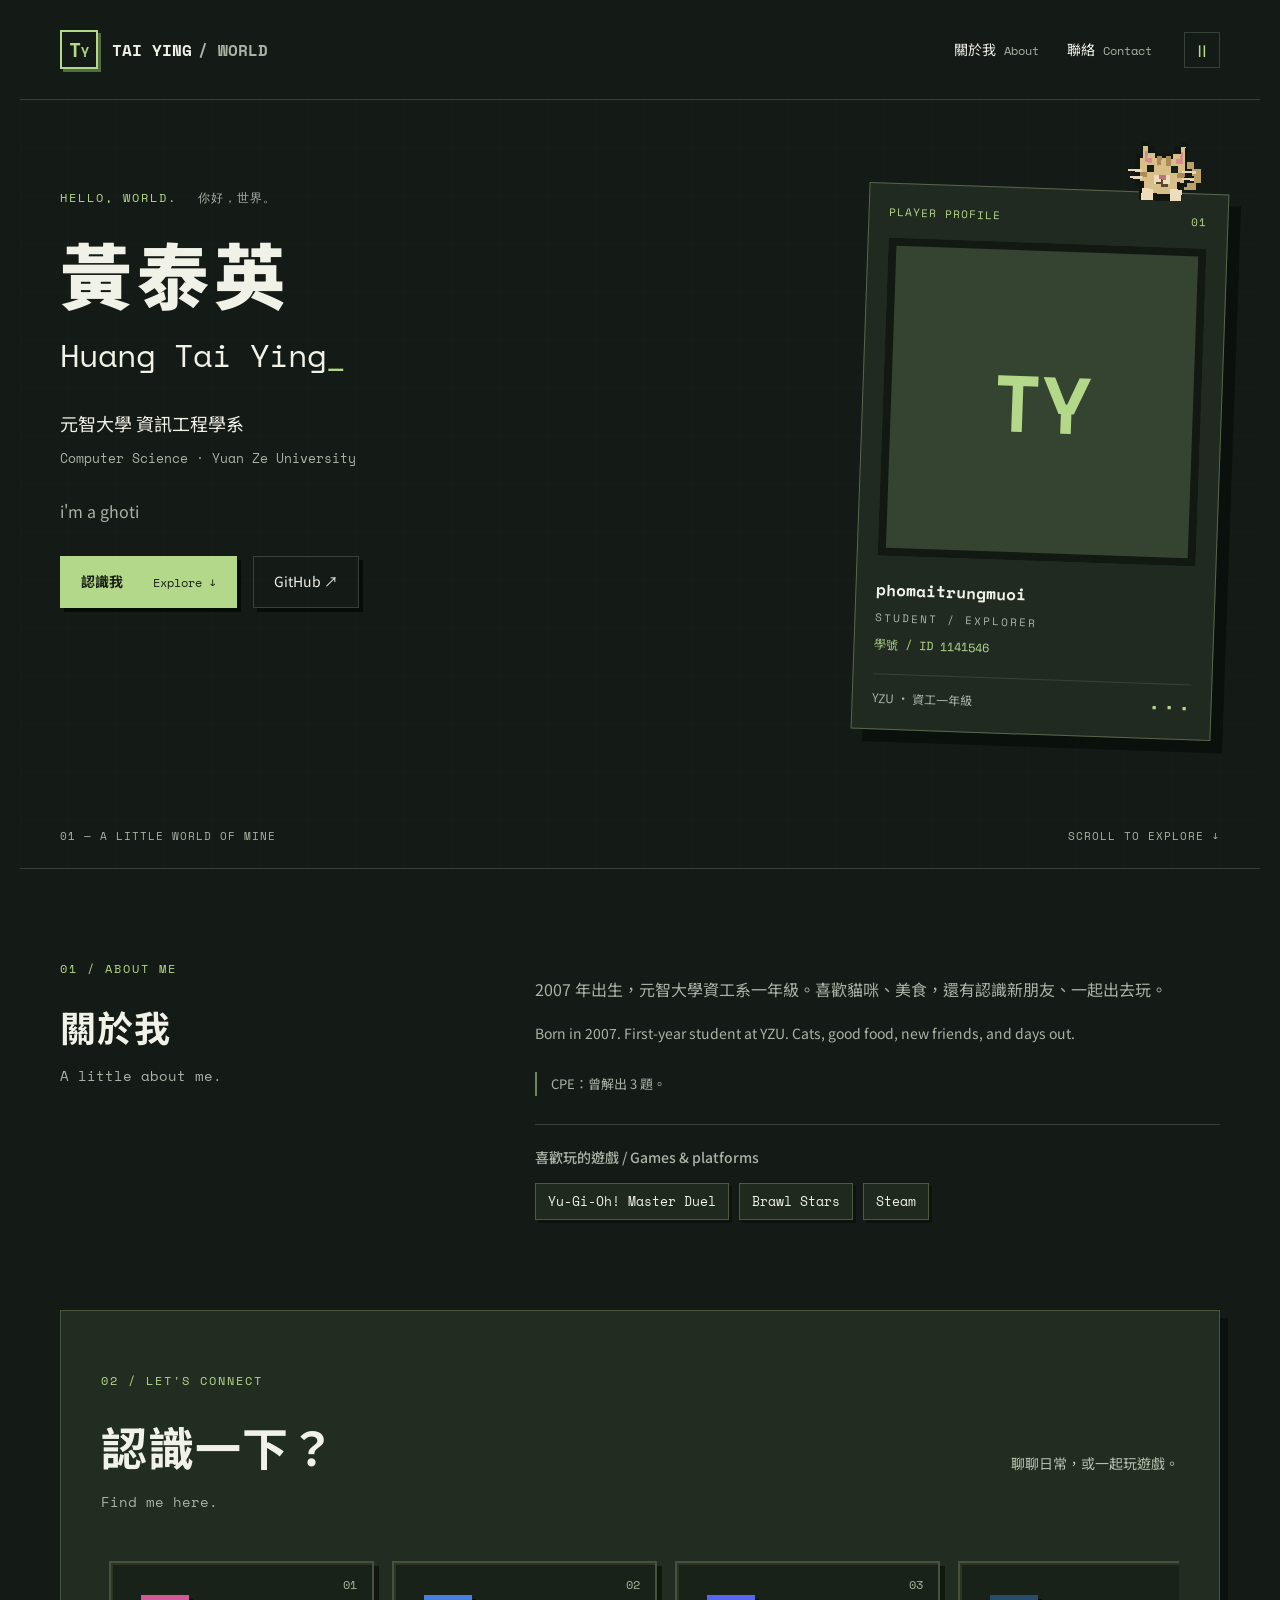
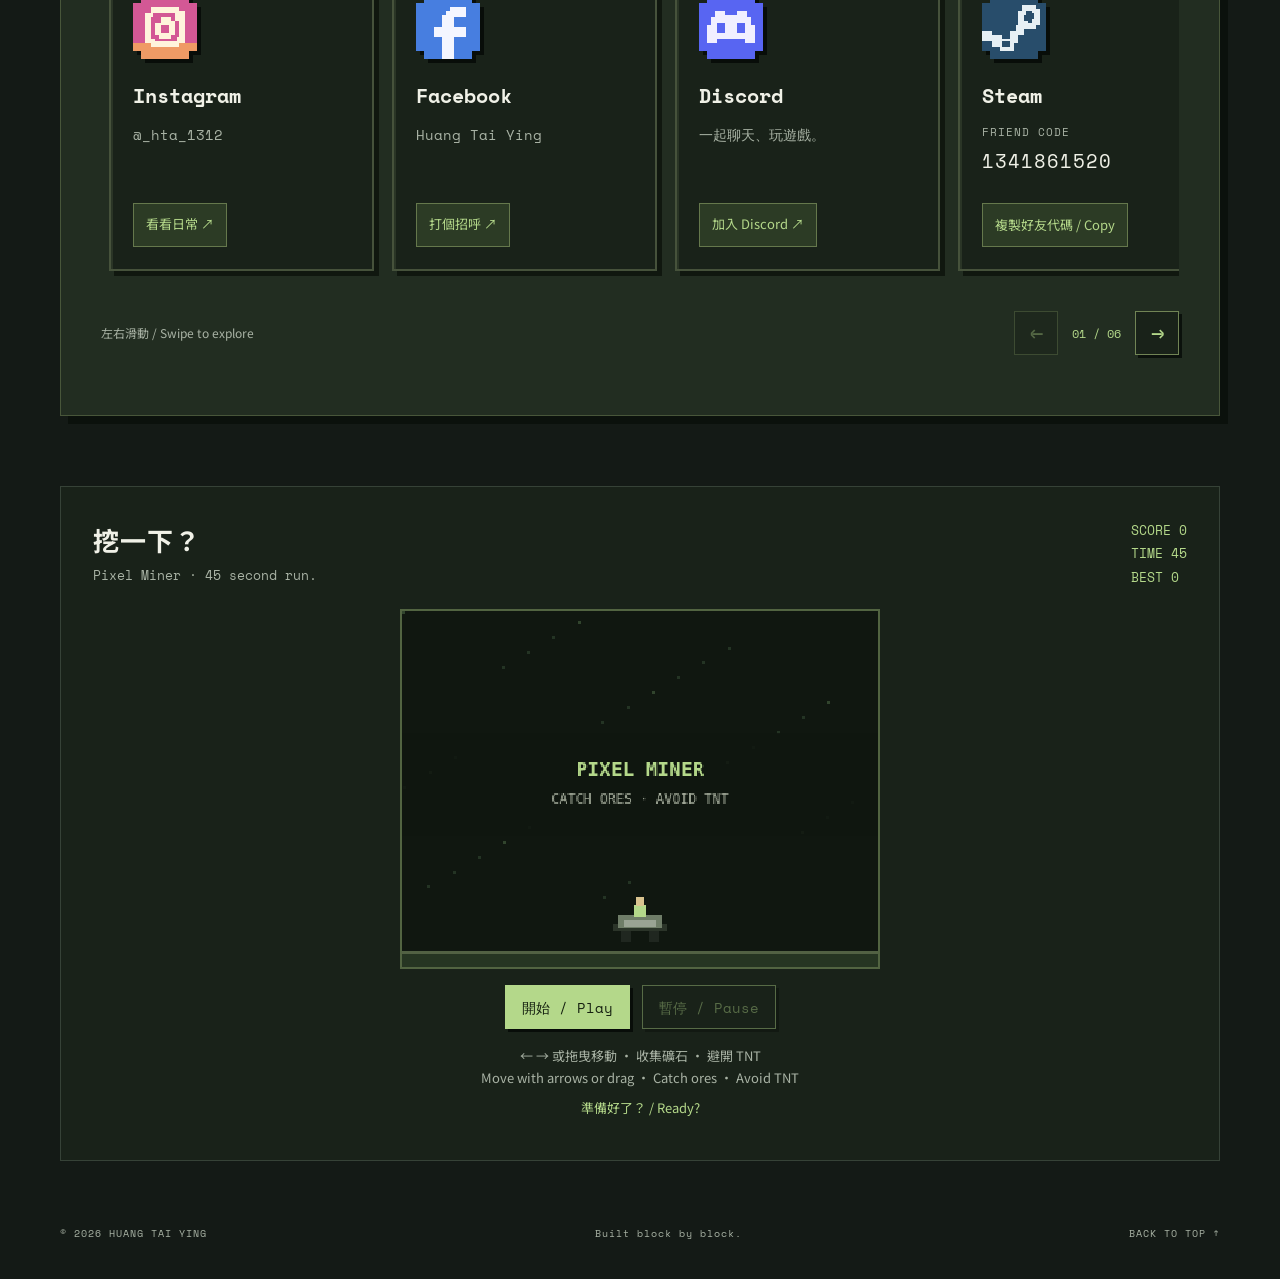
==== commit 98dd8a5a: "Add files via upload" ====
--- a/index.html
+++ b/index.html
@@ -30,7 +30,7 @@
 @keyframes cat-peek{0%,65%,100%{transform:translateY(5px)}70%,90%{transform:translateY(-3px)}}
 .arcade{margin:0 40px 64px;padding:32px;border:1px solid var(--line);background:#192219}
 .arcade-top{display:flex;justify-content:space-between;align-items:center;gap:16px;margin-bottom:20px}.arcade h2{font-size:26px}.arcade h2 span{font-size:13px;margin-top:8px}.arcade-score{font:13px var(--mono);color:var(--green);white-space:nowrap}
-.game-wrap{max-width:480px;margin:auto}#chicken-game{display:block;width:100%;height:auto;aspect-ratio:4/3;background:#101710;border:2px solid #526441;image-rendering:pixelated;touch-action:none}
+.game-wrap{max-width:480px;margin:auto}#miner-game{display:block;width:100%;height:auto;aspect-ratio:4/3;background:#101710;border:2px solid #526441;image-rendering:pixelated;touch-action:none}
 .game-actions{display:flex;gap:12px;align-items:center;justify-content:center;margin:16px 0}
 .game-actions button{font:14px/1.5 var(--mono);background:#b4d88a;color:#152010;border:1px solid #b4d88a;box-shadow:3px 3px 0 #080d09;padding:10px 16px;min-height:44px}
 .game-actions button:disabled{opacity:.4;cursor:default}.game-actions button.secondary{background:transparent;color:var(--green)}
@@ -45,10 +45,6 @@
 @keyframes tail-sway{50%{transform:rotate(10deg)}}@keyframes cat-blink{0%,92%,96%,100%{transform:scaleY(1)}93%,95%{transform:scaleY(.15)}}
 @keyframes cat-hop{50%{transform:translateY(-7px) rotate(-4deg)}}@keyframes cat-heart{10%{opacity:1}100%{opacity:0;transform:translateY(-10px)}}
 .arcade-score{line-height:1.8}.game-stage{position:relative}
-.upgrade-panel{position:absolute;inset:0;padding:18px;background:#101710ed;display:flex;flex-direction:column;justify-content:center;align-items:center;gap:12px;border:2px solid #859c61}
-.upgrade-panel[hidden]{display:none}.upgrade-panel h3{margin:0 0 4px;font:14px/1.4 var(--mono);color:var(--green)}.upgrade-choices{display:flex;gap:10px;width:100%}
-.upgrade-choices button{flex:1;min-width:0;min-height:76px;padding:12px 4px;background:#283721;border:2px solid #718853;color:var(--text);font:14px/1.6 'Noto Sans TC',sans-serif;box-shadow:3px 3px #080f08}.upgrade-choices button:hover{background:#405433}.upgrade-choices button span{display:block;font:12px/1.5 var(--mono);color:var(--green)}
-@media(max-width:420px){.upgrade-panel{padding:10px;gap:8px}.upgrade-choices{gap:6px}.upgrade-choices button{font-size:12px;min-height:68px}.upgrade-choices button span{font-size:11px}}
 @media(prefers-reduced-motion:reduce){.cat-eyes,.cat-tail,.peek-cat.petted,.cat-heart{animation:none!important}.peek-cat.petted .cat-heart{opacity:1}}
 
 </style>
@@ -88,8 +84,14 @@
 </div>
 <div class="rail-controls"><span id="swipe-hint">左右滑動 / Swipe to explore</span><div class="rail-nav" hidden><button id="social-prev" type="button" aria-label="上一張 / Previous" aria-controls="social-track">←</button><span id="social-position" aria-live="polite" aria-atomic="true">01 / 06</span><button id="social-next" type="button" aria-label="下一張 / Next" aria-controls="social-track">→</button></div></div>
 </div></section>
-<section class="arcade" id="arcade" aria-labelledby="arcade-title"><div class="arcade-top"><h2 id="arcade-title">玩一下？<span>Four pixels. Tiny chickens.</span></h2><span class="arcade-score">HP <span id="game-lives">3</span><br>KILLS <span id="game-kills">0</span><br>DRONES <span id="game-drones">0/4</span></span></div><div class="game-wrap"><div class="game-stage"><canvas id="chicken-game" width="320" height="240" tabindex="0" aria-label="像素小雞遊戲。按開始後，以左右方向鍵或拖曳移動，自動發射。" aria-describedby="game-instructions">需要支援 Canvas 的瀏覽器才能遊玩。</canvas><div id="upgrade-panel" class="upgrade-panel" role="group" aria-labelledby="upgrade-title" hidden><h3 id="upgrade-title">選擇升級 / Choose one</h3><div class="upgrade-choices"><button type="button" data-upgrade="shot">+1 子彈<span>Fan shot</span></button><button type="button" data-upgrade="rate">+10% 射速<span>Fire rate</span></button><button type="button" data-upgrade="damage">+10% 傷害<span>Damage</span></button></div></div></div><div class="game-actions"><button id="game-start" type="button">開始 / Play</button><button id="game-pause" class="secondary" type="button" disabled>暫停 / Pause</button></div><p class="game-hint" id="game-instructions">← → 或拖曳移動 · 自動發射<br>Move with arrows or drag · Auto-fire</p><p id="game-status" role="status" aria-live="polite">準備好了？ / Ready?</p></div></section>
+<section class="arcade" id="arcade" aria-labelledby="arcade-title">
+<div class="arcade-top"><h2 id="arcade-title">挖一下？<span>Pixel Miner · 45 second run.</span></h2><span class="arcade-score">SCORE <span id="game-score">0</span><br>TIME <span id="game-time">45</span><br>BEST <span id="game-best">0</span></span></div>
+<div class="game-wrap"><div class="game-stage"><canvas id="miner-game" width="320" height="240" tabindex="0" aria-label="像素挖礦遊戲。左右移動收集礦石並避開 TNT。" aria-describedby="game-instructions">需要支援 Canvas 的瀏覽器才能遊玩。</canvas></div><div class="game-actions"><button id="game-start" type="button">開始 / Play</button><button id="game-pause" class="secondary" type="button" disabled>暫停 / Pause</button></div><p class="game-hint" id="game-instructions">← → 或拖曳移動 · 收集礦石 · 避開 TNT<br>Move with arrows or drag · Catch ores · Avoid TNT</p><p id="game-status" role="status" aria-live="polite">準備好了？ / Ready?</p></div>
+</section>
 </main><footer><span>© <span id="year">2026</span> HUANG TAI YING</span><span>Built block by block.</span><a href="#home">BACK TO TOP ↑</a></footer><div id="toast" role="status" aria-live="polite"></div>
+
+
+
 <script>
 (() => {
   const track = document.getElementById('social-track');
@@ -157,337 +159,204 @@
 })();</script>
 <script>
 (() => {
-  'use strict';
-  const canvas=document.getElementById('chicken-game'),ctx=canvas.getContext('2d');
-  const start=document.getElementById('game-start'),pause=document.getElementById('game-pause');
-  const hpEl=document.getElementById('game-lives'),killsEl=document.getElementById('game-kills'),status=document.getElementById('game-status');
-  const panel=document.getElementById('upgrade-panel'),choices=Array.from(panel.querySelectorAll('button'));
-  if(!ctx){start.disabled=true;status.textContent='Canvas unavailable';return;}
-  const BASE_INTERVAL=.25/.92,MAX_FAN=Math.PI/10,BULLET_RANGE=220;
-  const NAMES=['IRON ROOSTER','TWIN OWL','BROOD QUEEN','PRISM MANTA','TRIPLE HYDRA'];
-  const keys=new Set();
-  let mode='idle',x=160,hp=3,kills=0,shots=1,rateLevel=0,damageLevel=0,bullets=[],chickens=[],hazards=[],beams=[],boss=null;
-  let nextUpgrade=50,nextBoss=101,bossIndex=0,choiceReason='',shotClock=0,spawnClock=1,last=0,raf=0,time=0,invuln=0,pointer=null,uid=0;
-  const clamp=(v,a=12,b=308)=>Math.max(a,Math.min(b,v));
-  const damageValue=()=>Math.pow(1.1,damageLevel);
-  const fireInterval=()=>BASE_INTERVAL/Math.pow(1.1,rateLevel);
-  const sync=()=>{hpEl.textContent=Number(hp.toFixed(2)).toString();killsEl.textContent=String(kills);};
-  function difficulty(){return {hp:1+time/105+kills/220,speed:22+Math.min(55,time*.055+kills*.065),interval:Math.max(.24,.92-time*.0015-kills*.002)};}
-  function chicken(kind,px,py){
-    const d=difficulty(),types={normal:[1,1,1,'#e8e4c8'],big:[3.2,1.65,.72,'#a9b8d0'],mother:[2.3,1.4,.8,'#c79bbe'],fast:[.5,.9,1.85,'#e47a6e'],child:[.75,.65,1.08,'#b8d58a']};
-    const [health,size,speed,color]=types[kind];return {id:++uid,kind,x:px,y:py,hp:d.hp*health,maxHp:d.hp*health,size,speed,color};
-  }
-  function spawnChicken(){
-    const r=Math.random();let kind='normal';
-    if(kills>=12&&r<.18)kind='fast';else if(kills>=25&&r<.34)kind='big';else if(kills>=40&&r<.45)kind='mother';
-    chickens.push(chicken(kind,18+Math.random()*284,-18));
-  }
-  function die(c,children){
-    if(c.dead)return;c.dead=true;kills++;
-    if(c.kind==='mother'){
-      const count=4+Math.floor(Math.random()*3);
-      for(let i=0;i<count;i++)children.push(chicken('child',clamp(c.x+(i-(count-1)/2)*13,10,310),Math.min(177,c.y-10-Math.abs(i-(count-1)/2)*5)));
-    }
-  }
-  function damage(amount){hp=Math.max(0,hp-amount);if(hp===0){mode='over';keys.clear();cancelAnimationFrame(raf);pause.disabled=true;panel.hidden=true;start.textContent='再玩一次 / Replay';status.textContent='Game over · '+kills+' kills';}}
-  function bossParts(){
-    if(!boss)return [];
-    const b=boss,alive=b.nodes.map((n,i)=>({...n,i,x:b.x+n.dx,y:b.y+n.dy})).filter(n=>n.hp>0);
-    if(!alive.length)return b.core>0?[{i:-1,x:b.x,y:b.y+8,hp:b.core,active:true}]:[];
-    let active=0;
-    if(b.type===1||b.type===4)active=Math.floor(b.age/(b.type===1?2:1.7))%alive.length;
-    if(b.type===3)active=Math.floor(b.age/1.3)%alive.length;
-    return alive.map((n,i)=>({...n,active:![1,3,4].includes(b.type)||i===active}));
-  }
-  function beginBoss(){
-    bossIndex++;nextBoss+=100;
-    const type=(bossIndex-1)%5,cycle=Math.floor((bossIndex-1)/5),scale=1+(bossIndex-1)*.2;
-    const layouts=[[[-31,5],[31,5]],[[-24,0],[24,0]],[[-30,12],[0,19],[30,12]],[[0,-15],[-31,7],[31,7],[0,26]],[[-34,-4],[0,-13],[34,-4]]];
-    boss={type,cycle,x:160,y:43,age:0,attack:1.6,phase:0,spawn:5,core:(16+type*4)*scale,coreMax:(16+type*4)*scale,
-      nodes:layouts[type].map(([dx,dy])=>({dx,dy,hp:(8+type*2)*scale,maxHp:(8+type*2)*scale}))};
-    chickens=[];bullets=[];hazards=[];beams=[];invuln=1;status.textContent='BOSS '+bossIndex+' · '+NAMES[type];
-  }
-  function finishBoss(){boss=null;bullets=[];hazards=[];beams=[];chickens=[];spawnClock=1.2;invuln=1;status.textContent='BOSS CLEAR';}
-  function askUpgrade(reason){choiceReason=reason;mode='upgrade';keys.clear();cancelAnimationFrame(raf);pause.disabled=true;panel.hidden=false;status.textContent='選擇升級 / Choose one';choices[0].focus({preventScroll:true});}
-  function checkMilestones(){
-    if(mode!=='playing'||boss)return;
-    if(kills>=nextBoss){askUpgrade('boss');return;}
-    // Merge the 100/200/... choice into the immediately following boss threshold.
-    if(kills>=nextUpgrade&&nextUpgrade!==nextBoss-1)askUpgrade('regular');
-  }
-  function choose(kind){
-    if(mode!=='upgrade')return;
-    if(kind==='shot')shots++;else if(kind==='rate')rateLevel++;else if(kind==='damage')damageLevel++;else return;
-    const reason=choiceReason;choiceReason='';panel.hidden=true;pause.disabled=false;
-    if(reason==='boss'){const milestone=nextBoss;nextUpgrade=Math.max(nextUpgrade,Math.ceil(milestone/50)*50);beginBoss();}
-    else nextUpgrade+=50;
-    mode='paused';resume();
-  }
-  choices.forEach(b=>b.addEventListener('click',()=>choose(b.dataset.upgrade)));
-  function pellet(px,py,angle,speed=70){if(hazards.length<220)hazards.push({x:px,y:py,vx:Math.sin(angle)*speed,vy:Math.cos(angle)*speed});}
-  function fan(px,py,count,span,center=0,speed=70){for(let i=0;i<count;i++)pellet(px,py,center+(count===1?0:(i/(count-1)-.5)*span),speed);}
-  function ring(px,py,count,phase,speed=57){for(let i=0;i<count;i++)pellet(px,py,phase+i*Math.PI*2/count,speed);}
-  function beam(px,width=22,delay=.8,duration=.45){beams.push({x:px,width,delay,life:duration});}
-  function bossAttack(){
-    const b=boss,spd=65+Math.min(35,bossIndex*3),aim=Math.atan2(x-b.x,218-b.y),extra=Math.min(4,b.cycle*2);
-    if(b.type===0){
-      if(b.phase%2===0)fan(b.x,b.y+20,7+extra,1.7,aim*.45,spd);
-      else {fan(b.x-30,b.y+15,3,.5,aim,spd+9);fan(b.x+30,b.y+15,3,.5,aim,spd+9);}
-    }else if(b.type===1){
-      ring(b.x-24,b.y,10+extra,b.phase*.27,spd*.72);ring(b.x+24,b.y,10+extra,-b.phase*.27,spd*.72);
-      if(b.phase%2)fan(b.x,b.y+15,3,.35,aim,spd+15);
-    }else if(b.type===2){
-      ring(b.x,b.y+17,13+extra,b.phase*.31,spd*.75);
-      if(b.phase%2===0)fan(b.x,b.y+20,5,1.1,aim,spd);
-    }else if(b.type===3){
-      if(b.phase%2===0){beam(clamp(x,28,292),24,.85,.5);beam(clamp(320-x,28,292),20,.85,.5);}
-      else {for(let i=0;i<6;i++)beam(28+i*52,14,1+i*.12,.26);fan(b.x,b.y+20,5,1.5,0,spd);}
-    }else {
-      const gap=32+(b.phase*61)%256;
-      for(let px=10;px<320;px+=18)if(Math.abs(px-gap)>30)pellet(px,b.y+22,0,spd*.85);
-      if(b.phase%2===1){fan(b.x-34,b.y+12,3,.3,aim,spd+12);fan(b.x+34,b.y+12,3,.3,aim,spd+12);}
-    }
-    b.phase++;b.attack=Math.max(.72,1.55-b.type*.10-b.cycle*.10);
-  }
-  function updateBoss(dt){
-    boss.age+=dt;
-    boss.x=160+Math.sin(boss.age*(boss.type===3?1.1:.65))*[62,80,45,90,55][boss.type];
-    boss.attack-=dt;if(boss.attack<=0)bossAttack();
-    if(boss.type===2){boss.spawn-=dt;if(boss.spawn<=0){if(chickens.length<6)for(let i=0;i<3;i++)chickens.push(chicken('child',boss.x+(i-1)*24,boss.y+25));boss.spawn=6;}}
-  }
-  function step(dt){
-    if(mode!=='playing')return;time+=dt;invuln=Math.max(0,invuln-dt);
-    x=clamp(x+((keys.has('ArrowRight')||keys.has('d')?1:0)-(keys.has('ArrowLeft')||keys.has('a')?1:0))*185*dt);
-    shotClock-=dt;
-    while(shotClock<=0){
-      const half=Math.min(MAX_FAN,(shots-1)*Math.PI/36);
-      for(let i=0;i<shots;i++){const angle=shots===1?0:-half+i*2*half/(shots-1);bullets.push({x,y:207,vx:Math.sin(angle)*235,vy:-Math.cos(angle)*235,distance:0,damage:damageValue()});}
-      shotClock+=fireInterval();
-    }
-    if(boss)updateBoss(dt);
-    else {spawnClock-=dt;if(spawnClock<=0){if(chickens.length<45)spawnChicken();spawnClock+=difficulty().interval;}}
-    const d=difficulty();chickens.forEach(c=>{c.y+=d.speed*c.speed*dt;});
-    const children=[];
-    bullets.forEach(b=>{
-      b.x+=b.vx*dt;b.y+=b.vy*dt;b.distance+=235*dt;
-      const c=chickens.find(c=>!c.dead&&Math.abs(c.x-b.x)<10*c.size&&b.y<c.y+11*c.size&&b.y+4>c.y-6*c.size);
-      if(c){c.hp-=b.damage;b.hit=true;if(c.hp<=0)die(c,children);return;}
-      if(boss){
-        const p=bossParts().find(p=>Math.abs(p.x-b.x)<10&&Math.abs(p.y-b.y)<11);
-        if(p){b.hit=true;if(p.active){if(p.i===-1)boss.core=Math.max(0,boss.core-b.damage);else boss.nodes[p.i].hp=Math.max(0,boss.nodes[p.i].hp-b.damage);}}
-        else if(Math.abs(b.x-boss.x)<46&&b.y<boss.y+26&&b.y>boss.y-20&&!bossParts().some(p=>Math.abs(p.x-b.x)<10&&b.y>=p.y-11))b.hit=true;
-      }
-    });
-    chickens.push(...children);
-    if(boss&&boss.core<=0)finishBoss();
-    for(const c of chickens)if(!c.dead&&c.y>=224){c.dead=true;damage(1);if(mode==='over')break;}
-    hazards.forEach(h=>{h.x+=h.vx*dt;h.y+=h.vy*dt;if(Math.abs(h.x-x)<8&&Math.abs(h.y-218)<8){h.hit=true;if(invuln===0&&mode==='playing'){damage(.75);invuln=.9;}}});
-    beams.forEach(b=>{if(b.delay>0)b.delay-=dt;else {b.life-=dt;if(Math.abs(b.x-x)<b.width/2+5&&invuln===0&&mode==='playing'){damage(.75);invuln=.9;}}});
-    chickens=chickens.filter(c=>!c.dead);bullets=bullets.filter(b=>!b.hit&&b.distance<BULLET_RANGE&&b.y>-15&&b.x>0&&b.x<320);
-    hazards=hazards.filter(h=>!h.hit&&h.y<252&&h.y>-45&&h.x>-25&&h.x<345);beams=beams.filter(b=>b.life>0);
-    sync();checkMilestones();
-  }
-  function rect(color,px,py,w,h){ctx.fillStyle=color;ctx.fillRect(Math.round(px),Math.round(py),w,h);}
-  function drawChicken(c){
-    ctx.save();ctx.translate(Math.round(c.x),Math.round(c.y));ctx.scale(c.size,c.size);
-    rect(c.color,-6,0,12,8);rect(c.color,2,-4,6,5);rect(c.color,-9,1,4,4);rect('#c77861',3,-6,3,2);rect('#cba35b',8,-1,3,2);rect('#cba35b',-3,8,2,3);rect('#cba35b',3,8,2,3);rect('#172018',5,-2,1,1);
-    if(c.kind==='mother'){rect('#f1d4e8',-3,1,5,5);}if(c.kind==='fast'){rect('#ebaaa1',-12,1,3,1);rect('#ebaaa1',-15,4,5,1);}
-    ctx.restore();const width=14*c.size;rect('#394733',c.x-width/2,c.y-10*c.size,width,2);rect(c.color,c.x-width/2,c.y-10*c.size,width*Math.max(0,c.hp/c.maxHp),2);
-  }
-  function drawBoss(){
-    const b=boss,bx=Math.round(b.x),by=b.y;
-    if(b.type===0){ // Armored rooster: two exposed wing joints, then chest.
-      rect('#788179',bx-22,by-15,44,37);rect('#525e62',bx-44,by-4,23,24);rect('#525e62',bx+21,by-4,23,24);rect('#c68e62',bx-12,by-25,24,11);rect('#d77568',bx-6,by-30,12,5);rect('#e2bc63',bx-4,by,8,6);
-    }else if(b.type===1){ // Owl: alternating eyes.
-      rect('#7e78a8',bx-39,by-18,78,37);rect('#aaa3ca',bx-34,by-25,15,10);rect('#aaa3ca',bx+19,by-25,15,10);rect('#565677',bx-14,by-16,28,37);rect('#e2bc63',bx-4,by+8,8,7);
-    }else if(b.type===2){ // Mother: three egg pods and spawning children.
-      rect('#b67f9f',bx-28,by-23,56,42);rect('#e0b4c9',bx-19,by-27,38,20);rect('#e5c177',bx-14,by-30,5,7);rect('#e5c177',bx-3,by-33,6,10);rect('#e5c177',bx+9,by-30,5,7);for(let i=-1;i<=1;i++)rect('#dfceb0',bx+i*30-10,by+4,20,23);
-    }else if(b.type===3){ // Geometric manta: four cycling crystals.
-      rect('#517f9e',bx-17,by-20,34,46);rect('#73bac4',bx-36,by-7,72,23);rect('#517f9e',bx-49,by+2,98,9);rect('#92d2cb',bx-6,by-26,12,59);
-    }else{ // Three separate crowned heads.
-      rect('#857e55',bx-39,by+12,78,17);for(let i=-1;i<=1;i++){const hy=by+(i===0?-13:-4);rect('#baa66d',bx+i*34-12,hy-12,24,27);rect('#d79962',bx+i*34-8,hy-17,16,5);rect('#dfe1b5',bx+i*34-7,hy-7,4,4);rect('#dfe1b5',bx+i*34+3,hy-7,4,4);}
-    }
-    bossParts().forEach(p=>{ctx.strokeStyle=p.active?'#c6ec91':'#4c5146';ctx.lineWidth=1;ctx.strokeRect(Math.round(p.x)-9,p.y-9,18,18);rect(p.active?'#b4d88a':'#555f50',p.x-5,p.y-5,10,10);rect('#111910',p.x-2,p.y-2,4,4);});
-    const total=b.nodes.reduce((s,n)=>s+n.maxHp,0)+b.coreMax,remaining=b.nodes.reduce((s,n)=>s+n.hp,0)+b.core;
-    rect('#394332',72,6,176,3);rect('#d8bd76',72,6,176*remaining/total,3);
-  }
-  function draw(){
-    rect('#101710',0,0,320,240);for(let i=0;i<22;i++)rect('#293d28',(i*73)%316,(i*41)%234,1,1);rect('#48603b',0,230,320,1);
-    beams.forEach(b=>{if(b.delay>0){ctx.strokeStyle='#be906a';ctx.setLineDash([3,5]);ctx.strokeRect(b.x-b.width/2,75,b.width,156);ctx.setLineDash([]);}else rect('#c58372',b.x-b.width/2,75,b.width,156);});
-    if(invuln===0||Math.floor(time*9)%2===0)[[0,-6],[-6,0],[0,0],[6,0]].forEach(([dx,dy])=>rect('#b4d88a',x+dx-3,218+dy,6,6));
-    bullets.forEach(b=>rect('#e9eab5',b.x-1,b.y,2,5));chickens.forEach(drawChicken);if(boss)drawBoss();hazards.forEach(h=>rect('#dfa581',h.x-2,h.y-2,4,4));
-    if(mode!=='playing'&&mode!=='upgrade'){rect('#101710dd',0,85,320,54);ctx.fillStyle='#b4d88a';ctx.textAlign='center';ctx.font='12px monospace';ctx.fillText(mode==='idle'?'4 PIXELS vs CHICKENS':mode==='paused'?'PAUSED':kills+' KILLS',160,116);}
-  }
-  function loop(t){if(mode!=='playing')return;const dt=Math.min(Math.max((t-last)/1000,0),.035);last=t;step(dt);draw();if(mode==='playing')raf=requestAnimationFrame(loop);}
-  function stop(){if(mode!=='playing')return;mode='paused';cancelAnimationFrame(raf);keys.clear();pause.textContent='繼續 / Resume';status.textContent='已暫停 / Paused';draw();}
-  function resume(){cancelAnimationFrame(raf);mode='playing';last=performance.now();pause.textContent='暫停 / Pause';status.textContent=boss?'BOSS '+bossIndex+' · '+NAMES[boss.type]:'遊戲中 / Playing';canvas.focus({preventScroll:true});raf=requestAnimationFrame(loop);}
-  function reset(){cancelAnimationFrame(raf);x=160;hp=3;kills=0;shots=1;rateLevel=0;damageLevel=0;bullets=[];chickens=[];hazards=[];beams=[];boss=null;nextUpgrade=50;nextBoss=101;bossIndex=0;choiceReason='';shotClock=0;spawnClock=1;time=0;invuln=0;uid=0;keys.clear();panel.hidden=true;pause.disabled=false;start.textContent='重新開始 / Restart';sync();resume();}
-  start.addEventListener('click',reset);pause.addEventListener('click',()=>{if(mode==='playing')stop();else if(mode==='paused')resume();});
-  canvas.addEventListener('keydown',e=>{if(['ArrowLeft','ArrowRight','a','d'].includes(e.key)&&mode==='playing'){e.preventDefault();keys.add(e.key);}if((e.key===' '||e.key==='Escape')&&mode==='playing'){e.preventDefault();stop();}});
-  window.addEventListener('keyup',e=>keys.delete(e.key));canvas.addEventListener('blur',()=>keys.clear());
-  const aim=e=>{const r=canvas.getBoundingClientRect();x=clamp((e.clientX-r.left)*320/r.width);};
-  canvas.addEventListener('pointerdown',e=>{if(mode!=='playing')return;pointer=e.pointerId;canvas.setPointerCapture(pointer);aim(e);canvas.focus({preventScroll:true});});canvas.addEventListener('pointermove',e=>{if(pointer===e.pointerId&&mode==='playing')aim(e);});
-  const release=e=>{if(pointer===e.pointerId){if(canvas.hasPointerCapture(pointer))canvas.releasePointerCapture(pointer);pointer=null;}};canvas.addEventListener('pointerup',release);canvas.addEventListener('pointercancel',release);
-  document.addEventListener('visibilitychange',()=>{if(document.hidden)stop();});window.addEventListener('blur',stop);if('IntersectionObserver'in window)new IntersectionObserver(entries=>{if(!entries[0].isIntersecting)stop();}).observe(canvas);
-  draw();
+  const cat=document.getElementById('profile-cat'),bubble=document.getElementById('cat-bubble');
+  if(!cat||!bubble)return;
+  const replies=['喵～ / meow','呼嚕呼嚕 / purr','再摸一下？','meow ♡'];let count=0,timer;
+  cat.addEventListener('click',()=>{clearTimeout(timer);cat.classList.remove('petted');void cat.offsetWidth;cat.classList.add('petted');bubble.textContent=replies[count++%replies.length];bubble.classList.add('show');timer=setTimeout(()=>{cat.classList.remove('petted');bubble.classList.remove('show');},1600);});
 })();
 
 </script>
 <script>
 (() => {
   'use strict';
-  const canvas=document.getElementById('chicken-game'),ctx=canvas.getContext('2d');
-  const start=document.getElementById('game-start'),pause=document.getElementById('game-pause');
-  const hpEl=document.getElementById('game-lives'),killsEl=document.getElementById('game-kills'),droneEl=document.getElementById('game-drones'),status=document.getElementById('game-status');
-  const panel=document.getElementById('upgrade-panel'),choices=Array.from(panel.querySelectorAll('button'));
-  if(!ctx){start.disabled=true;status.textContent='Canvas unavailable';return;}
-  const BASE_INTERVAL=.25/.92,MAX_FAN=Math.PI/10,BULLET_RANGE=220;
-  const NAMES=['IRON ROOSTER','TWIN OWL','BROOD QUEEN','PRISM MANTA','TRIPLE HYDRA'];
-  const DRONE_TYPES=[
-    {type:'water',name:'WATER',interval:3,ratio:.60,color:'#55cbe3'},
-    {type:'fire',name:'FIRE',interval:2.3,ratio:1.25,color:'#e56e55'},
-    {type:'wind',name:'WIND',interval:5,ratio:.70,color:'#d6eef0'},
-    {type:'earth',name:'EARTH',interval:7,ratio:1,color:'#a87752'}
+
+  const canvas = document.getElementById('miner-game');
+  const ctx = canvas?.getContext('2d');
+  const start = document.getElementById('game-start');
+  const pause = document.getElementById('game-pause');
+  const scoreEl = document.getElementById('game-score');
+  const timeEl = document.getElementById('game-time');
+  const bestEl = document.getElementById('game-best');
+  const status = document.getElementById('game-status');
+  if (!canvas || !ctx || !start || !pause || !scoreEl || !timeEl || !bestEl || !status) return;
+
+  const W = 320, H = 240, ROUND_TIME = 45;
+  const keys = new Set();
+  const ores = [
+    {name:'STONE', points:1, color:'#879087', edge:'#5e675e', chance:.31},
+    {name:'COAL', points:2, color:'#4f5650', edge:'#282e29', chance:.23},
+    {name:'IRON', points:3, color:'#c49c83', edge:'#8d6f5c', chance:.18},
+    {name:'GOLD', points:5, color:'#e3bf52', edge:'#a8832e', chance:.13},
+    {name:'DIAMOND', points:8, color:'#67d6d0', edge:'#318f91', chance:.09},
+    {name:'EMERALD', points:10, color:'#62c77c', edge:'#2f8c4e', chance:.06}
   ];
-  const keys=new Set();
-  let mode='idle',x=160,hp=3,kills=0,shots=1,rateLevel=0,damageLevel=0;
-  let drones=[],bullets=[],chickens=[],hazards=[],beams=[],explosions=[],boss=null;
-  let nextUpgrade=25,nextBoss=101,bossIndex=0,choiceReason='',shotClock=0,spawnClock=1,last=0,raf=0,time=0,invuln=0,pointer=null,uid=0;
-  const clamp=(v,a=12,b=308)=>Math.max(a,Math.min(b,v));
-  const damageValue=()=>Math.pow(1.1,damageLevel);
-  const fireInterval=()=>BASE_INTERVAL/Math.pow(1.1,rateLevel);
-  const sync=()=>{hpEl.textContent=Number(hp.toFixed(2)).toString();killsEl.textContent=String(kills);if(droneEl)droneEl.textContent=drones.length+'/4';};
-  function difficulty(){
-    const early=Math.max(0,1-Math.min(1,(kills+time*.45)/50)*.08);
-    const stage=Math.floor((kills+time*.35)/25);
-    const hpScale=Math.min(5,1+stage*.07);
-    return {hp:hpScale,speed:(22+Math.min(55,time*.055+kills*.065))*early,interval:Math.max(.24,.92-time*.0015-kills*.002)*(1+(1-early))};
-  }
-  function chicken(kind,px,py,hpOverride){
-    const d=difficulty(),types={normal:[1,1,1,'#e8e4c8'],big:[1.7,1.55,.72,'#a9b8d0'],mother:[1.9,1.4,.8,'#c79bbe'],fast:[.5,.9,1.85,'#e47a6e'],child:[.75,.65,1.08,'#b8d58a']};
-    const [health,size,speed,color]=types[kind],base=hpOverride??d.hp*health;
-    return {id:++uid,kind,x:px,y:py,hp:base,maxHp:base,size,speed,color,slowUntil:0,dead:false};
-  }
-  function spawnChicken(){
-    const r=Math.random();let kind='normal';
-    if(kills>=50&&r<.12)kind='mother';
-    else if(kills>=25&&r<.29)kind='big';
-    else if(kills>=12&&r<.47)kind='fast';
-    chickens.push(chicken(kind,18+Math.random()*284,-18));
-  }
-  function die(c,children){
-    if(c.dead)return;c.dead=true;kills++;
-    if(c.kind==='mother'){
-      const count=4+Math.floor(Math.random()*3),normalHp=difficulty().hp;
-      for(let i=0;i<count;i++)children.push(chicken('child',clamp(c.x+(i-(count-1)/2)*13,10,310),Math.min(177,c.y-10-Math.abs(i-(count-1)/2)*5),normalHp*.75));
-    }
-  }
-  function damage(amount){
-    hp=Math.max(0,hp-amount);
-    if(hp===0){mode='over';keys.clear();cancelAnimationFrame(raf);pause.disabled=true;panel.hidden=true;start.textContent='再玩一次 / Replay';status.textContent='Game over · '+kills+' kills';}
-  }
-  function bossParts(){
-    if(!boss)return [];
-    const b=boss,alive=b.nodes.map((n,i)=>({...n,i,x:b.x+n.dx,y:b.y+n.dy})).filter(n=>n.hp>0);
-    if(!alive.length)return b.core>0?[{i:-1,x:b.x,y:b.y+8,hp:b.core,active:true}]:[];
-    let active=0;
-    if(b.type===1||b.type===4)active=Math.floor(b.age/(b.type===1?2:1.7))%alive.length;
-    if(b.type===3)active=Math.floor(b.age/1.3)%alive.length;
-    return alive.map((n,i)=>({...n,active:![1,3,4].includes(b.type)||i===active}));
-  }
-  function beginBoss(){
-    bossIndex++;nextBoss+=100;
-    const type=(bossIndex-1)%5,cycle=Math.floor((bossIndex-1)/5),scale=1+(bossIndex-1)*.2;
-    const layouts=[[[-31,5],[31,5]],[[-24,0],[24,0]],[[-30,12],[0,19],[30,12]],[[0,-15],[-31,7],[31,7],[0,26]],[[-34,-4],[0,-13],[34,-4]]];
-    boss={type,cycle,x:160,y:43,age:0,attack:1.6,phase:0,spawn:5,core:(16+type*4)*scale,coreMax:(16+type*4)*scale,nodes:layouts[type].map(([dx,dy])=>({dx,dy,hp:(8+type*2)*scale,maxHp:(8+type*2)*scale}))};
-    chickens=[];bullets=[];hazards=[];beams=[];explosions=[];invuln=1;status.textContent='BOSS '+bossIndex+' · '+NAMES[type];
-  }
-  function finishBoss(){
-    boss=null;bullets=[];hazards=[];beams=[];explosions=[];chickens=[];spawnClock=1.2;invuln=1;
-    if(drones.length<4){const reward=DRONE_TYPES[drones.length];drones.push({type:reward.type,clock:reward.interval});status.textContent='BOSS CLEAR · '+reward.name+' DRONE';}
-    else{hp+=1;status.textContent='BOSS CLEAR · +1 HP';}
+
+  let mode = 'idle', playerX = 160, score = 0, timeLeft = ROUND_TIME, best = 0;
+  let items = [], particles = [], spawnClock = 0, last = 0, raf = 0, elapsed = 0;
+  let pointer = null, combo = 0, comboClock = 0, flash = 0;
+
+  try { best = Number(localStorage.getItem('taiying-pixel-miner-best')) || 0; } catch {}
+
+  const clamp = (v, a = 17, b = 303) => Math.max(a, Math.min(b, v));
+  const rect = (color, x, y, w, h) => {ctx.fillStyle = color;ctx.fillRect(Math.round(x), Math.round(y), w, h);};
+
+  function sync() {
+    scoreEl.textContent = String(score);
+    timeEl.textContent = String(Math.max(0, Math.ceil(timeLeft)));
+    bestEl.textContent = String(best);
+  }
+
+  function chooseOre() {
+    const roll = Math.random();
+    let total = 0;
+    for (const ore of ores) { total += ore.chance; if (roll <= total) return ore; }
+    return ores[0];
+  }
+
+  function spawn() {
+    const isTnt = elapsed > 5 && Math.random() < Math.min(.22, .10 + elapsed / 420);
+    const ore = isTnt ? {name:'TNT', points:0, color:'#d75d50', edge:'#8f342e'} : chooseOre();
+    const size = ore.name === 'TNT' ? 17 : 14 + Math.floor(Math.random() * 4);
+    items.push({x:18 + Math.random() * 284, y:-size, size, ore, speed:42 + elapsed * .72 + Math.random() * 18, spin:Math.random() * 4});
+  }
+
+  function burst(item, color) {
+    for (let i = 0; i < 7; i++) particles.push({x:item.x,y:item.y,vx:(Math.random()-.5)*55,vy:-12-Math.random()*45,life:.45+Math.random()*.25,color});
+  }
+
+  function catchItem(item) {
+    if (item.ore.name === 'TNT') {
+      timeLeft = Math.max(0, timeLeft - 3);
+      combo = 0; comboClock = 0; flash = .22;
+      status.textContent = 'TNT! −3 秒 / seconds';
+      burst(item, '#d75d50');
+      return;
+    }
+    combo = comboClock > 0 ? Math.min(5, combo + 1) : 1;
+    comboClock = 2.2;
+    const gained = item.ore.points * combo;
+    score += gained;
+    status.textContent = item.ore.name + '  +' + gained + (combo > 1 ? '  COMBO ×' + combo : '');
+    burst(item, item.ore.color);
+  }
+
+  function finish() {
+    mode = 'over';
+    cancelAnimationFrame(raf);
+    pause.disabled = true;
+    keys.clear();
+    if (score > best) {
+      best = score;
+      try { localStorage.setItem('taiying-pixel-miner-best', String(best)); } catch {}
+      status.textContent = '新紀錄！/ New best: ' + best;
+    } else status.textContent = '時間到！/ Time up · ' + score + ' pts';
+    start.textContent = '再玩一次 / Replay';
+    sync(); draw();
+  }
+
+  function step(dt) {
+    if (mode !== 'playing') return;
+    elapsed += dt; timeLeft -= dt; comboClock = Math.max(0, comboClock - dt); flash = Math.max(0, flash - dt);
+    if (comboClock === 0) combo = 0;
+    const direction = (keys.has('ArrowRight') || keys.has('d') ? 1 : 0) - (keys.has('ArrowLeft') || keys.has('a') ? 1 : 0);
+    playerX = clamp(playerX + direction * 190 * dt);
+    spawnClock -= dt;
+    if (spawnClock <= 0) {
+      spawn();
+      spawnClock += Math.max(.30, .72 - elapsed * .006);
+    }
+    for (const item of items) {
+      item.y += item.speed * dt;
+      item.spin += dt * 2;
+      if (item.y + item.size / 2 >= 205 && item.y - item.size / 2 <= 225 && Math.abs(item.x - playerX) < 20 + item.size / 2) {
+        item.caught = true; catchItem(item);
+      }
+    }
+    items = items.filter(item => !item.caught && item.y < H + 22);
+    for (const p of particles) {p.x += p.vx*dt;p.y += p.vy*dt;p.vy += 85*dt;p.life -= dt;}
+    particles = particles.filter(p => p.life > 0);
     sync();
-  }
-  function askUpgrade(reason){choiceReason=reason;mode='upgrade';keys.clear();cancelAnimationFrame(raf);pause.disabled=true;panel.hidden=false;status.textContent='選擇升級 / Choose one';choices[0].focus({preventScroll:true});}
-  function checkMilestones(){
-    if(mode!=='playing'||boss)return;
-    if(kills>=nextBoss){askUpgrade('boss');return;}
-    if(kills>=nextUpgrade)askUpgrade('regular');
-  }
-  function choose(kind){
-    if(mode!=='upgrade')return;
-    if(kind==='shot')shots++;else if(kind==='rate')rateLevel++;else if(kind==='damage')damageLevel++;else return;
-    const reason=choiceReason;choiceReason='';panel.hidden=true;pause.disabled=false;
-    if(reason==='boss')beginBoss();else nextUpgrade+=25;
-    mode='paused';resume();
-  }
-  choices.forEach(b=>b.addEventListener('click',()=>choose(b.dataset.upgrade)));
-  function enemyTarget(){
-    if(boss){const p=bossParts().filter(p=>p.active);if(p.length)return {boss:true,part:p.reduce((a,b)=>Math.abs(b.x-x)<Math.abs(a.x-x)?b:a,p[0])};}
-    const c=chickens.filter(c=>!c.dead).reduce((a,b)=>!a||b.y>a.y?b:a,null);return c?{boss:false,chicken:c}:null;
-  }
-  function dronePosition(i){const slots=[[-30,204],[30,204],[-54,215],[54,215]],p=slots[i]||[0,205];return {x:clamp(x+p[0]),y:p[1]};}
-  function droneShot(i,d){
-    const target=enemyTarget();if(!target){d.clock=.25;return;}
-    const p=dronePosition(i),tx=target.boss?target.part.x:target.chicken.x,ty=target.boss?target.part.y:target.chicken.y,angle=Math.atan2(tx-p.x,ty-p.y),spec=DRONE_TYPES.find(t=>t.type===d.type);
-    bullets.push({source:'drone',droneType:d.type,x:p.x,y:p.y,vx:Math.sin(angle)*150,vy:Math.cos(angle)*150,distance:0,damage:damageValue()*spec.ratio,hit:false});d.clock=spec.interval;
-  }
-  function updateDrones(dt){drones.forEach((d,i)=>{d.clock-=dt;if(d.clock<=0)droneShot(i,d);});}
-  function addExplosion(xp,yp,damageAmount,children){
-    explosions.push({x:xp,y:yp,life:.35,max:.35});
-    chickens.forEach(c=>{if(!c.dead&&Math.hypot(c.x-xp,c.y-yp)<38){c.y=Math.max(-18,c.y-13);hitChicken(c,damageAmount*.1,children);}});
-  }
-  function hitChicken(c,amount,children){if(c.dead)return;c.hp-=amount;if(c.hp<=0)die(c,children);}
-  function earthSpikes(c,amount){for(let i=-1;i<=1;i++)bullets.push({source:'earth-spike',droneType:'earth',x:c.x+i*8,y:c.y+12,vx:i*32,vy:105,distance:0,damage:amount*.5,ignoreId:c.id,hit:false});}
-  function pellet(px,py,angle,speed=70){if(hazards.length<260)hazards.push({x:px,y:py,vx:Math.sin(angle)*speed,vy:Math.cos(angle)*speed});}
-  function fan(px,py,count,span,center=0,speed=70){for(let i=0;i<count;i++)pellet(px,py,center+(count===1?0:(i/(count-1)-.5)*span),speed);}
-  function ring(px,py,count,phase,speed=57){for(let i=0;i<count;i++)pellet(px,py,phase+i*Math.PI*2/count,speed);}
-  function beam(px,width=22,delay=.8,duration=.45){beams.push({x:px,width,delay,life:duration});}
-  function bossAttack(){
-    const b=boss,spd=65+Math.min(35,bossIndex*3),aim=Math.atan2(x-b.x,218-b.y),extra=Math.min(6,b.cycle*2);
-    if(b.type===0){if(b.phase%2===0)fan(b.x,b.y+20,8+extra,1.7,aim*.45,spd);else{fan(b.x-30,b.y+15,4,.5,aim,spd+9);fan(b.x+30,b.y+15,4,.5,aim,spd+9);}}
-    else if(b.type===1){ring(b.x-24,b.y,11+extra,b.phase*.27,spd*.72);ring(b.x+24,b.y,11+extra,-b.phase*.27,spd*.72);if(b.phase%2)fan(b.x,b.y+15,4,.35,aim,spd+15);}
-    else if(b.type===2){ring(b.x,b.y+17,14+extra,b.phase*.31,spd*.75);if(b.phase%2===0)fan(b.x,b.y+20,6,1.1,aim,spd);}
-    else if(b.type===3){if(b.phase%2===0){beam(clamp(x,28,292),25,.75,.55);beam(clamp(320-x,28,292),21,.75,.55);}else{for(let i=0;i<7;i++)beam(24+i*45,14,1+i*.10,.3);fan(b.x,b.y+20,6,1.5,0,spd);}}
-    else{const gap=32+(b.phase*61)%256;for(let px=10;px<320;px+=16)if(Math.abs(px-gap)>28)pellet(px,b.y+22,0,spd*.9);if(b.phase%2===1){fan(b.x-34,b.y+12,4,.3,aim,spd+12);fan(b.x+34,b.y+12,4,.3,aim,spd+12);}}
-    b.phase++;b.attack=Math.max(.66,1.55-b.type*.10-b.cycle*.10);
-  }
-  function updateBoss(dt){
-    boss.age+=dt;boss.x=160+Math.sin(boss.age*(boss.type===3?1.1:.65))*[62,80,45,90,55][boss.type];boss.attack-=dt;if(boss.attack<=0)bossAttack();
-    if(boss.type===2){boss.spawn-=dt;if(boss.spawn<=0){if(chickens.length<6)for(let i=0;i<3;i++)chickens.push(chicken('child',boss.x+(i-1)*24,boss.y+25));boss.spawn=6;}}
-  }
-  function hitBossProjectile(b,p){const part=bossParts().find(q=>Math.abs(q.x-p.x)<10&&Math.abs(q.y-p.y)<11);if(!part)return false;p.hit=true;if(!part.active)return true;if(part.i===-1)b.core=Math.max(0,b.core-p.damage);else b.nodes[part.i].hp=Math.max(0,b.nodes[part.i].hp-p.damage);return true;}
-  function step(dt){
-    if(mode!=='playing')return;time+=dt;invuln=Math.max(0,invuln-dt);x=clamp(x+((keys.has('ArrowRight')||keys.has('d')?1:0)-(keys.has('ArrowLeft')||keys.has('a')?1:0))*185*dt);shotClock-=dt;
-    while(shotClock<=0){const half=Math.min(MAX_FAN,(shots-1)*Math.PI/36);for(let i=0;i<shots;i++){const angle=shots===1?0:-half+i*2*half/(shots-1);bullets.push({source:'main',x,y:207,vx:Math.sin(angle)*235,vy:-Math.cos(angle)*235,distance:0,damage:damageValue(),hit:false});}shotClock+=fireInterval();}
-    updateDrones(dt);if(boss)updateBoss(dt);else{spawnClock-=dt;if(spawnClock<=0){if(chickens.length<45)spawnChicken();spawnClock+=difficulty().interval;}}
-    const d=difficulty();chickens.forEach(c=>{const slow=c.slowUntil>time?.55:1;c.y+=d.speed*c.speed*slow*dt;});const children=[];
-    bullets.forEach(b=>{
-      b.x+=b.vx*dt;b.y+=b.vy*dt;b.distance+=Math.hypot(b.vx,b.vy)*dt;
-      if(b.source==='earth-spike'){const c=chickens.find(c=>!c.dead&&c.id!==b.ignoreId&&Math.abs(c.x-b.x)<10*c.size&&Math.abs(c.y-b.y)<11*c.size);if(c){hitChicken(c,b.damage,children);b.hit=true;}return;}
-      const c=chickens.find(c=>!c.dead&&Math.abs(c.x-b.x)<10*c.size&&b.y<c.y+11*c.size&&b.y+4>c.y-6*c.size);
-      if(c){const type=b.droneType;if(type==='water')c.slowUntil=Math.max(c.slowUntil,time+2.5);if(type==='wind'){hitChicken(c,b.damage,children);c.y=Math.max(-18,c.y-15);addExplosion(c.x,c.y,b.damage,children);}else if(type==='earth'){hitChicken(c,b.damage,children);earthSpikes(c,b.damage);}else hitChicken(c,b.damage,children);b.hit=true;return;}
-      if(boss&&hitBossProjectile(boss,b))return;
-    });
-    chickens.push(...children);if(boss&&boss.core<=0)finishBoss();
-    for(const c of chickens)if(!c.dead&&c.y>=224){c.dead=true;damage(1);if(mode==='over')break;}
-    hazards.forEach(h=>{h.x+=h.vx*dt;h.y+=h.vy*dt;if(Math.abs(h.x-x)<8&&Math.abs(h.y-218)<8){h.hit=true;if(invuln===0&&mode==='playing'){damage(.75);invuln=.9;}}});
-    beams.forEach(b=>{if(b.delay>0)b.delay-=dt;else{b.life-=dt;if(Math.abs(b.x-x)<b.width/2+5&&invuln===0&&mode==='playing'){damage(.75);invuln=.9;}}});
-    explosions.forEach(e=>e.life-=dt);chickens=chickens.filter(c=>!c.dead);bullets=bullets.filter(b=>!b.hit&&b.distance<BULLET_RANGE&&b.y>-20&&b.y<250&&b.x>-20&&b.x<340);hazards=hazards.filter(h=>!h.hit&&h.y<252&&h.y>-45&&h.x>-25&&h.x<345);beams=beams.filter(b=>b.life>0);explosions=explosions.filter(e=>e.life>0);sync();checkMilestones();
-  }
-  function rect(color,px,py,w,h){ctx.fillStyle=color;ctx.fillRect(Math.round(px),Math.round(py),w,h);}
-  function drawChicken(c){ctx.save();ctx.translate(Math.round(c.x),Math.round(c.y));ctx.scale(c.size,c.size);rect(c.color,-6,0,12,8);rect(c.color,2,-4,6,5);rect(c.color,-9,1,4,4);rect('#c77861',3,-6,3,2);rect('#cba35b',8,-1,3,2);rect('#cba35b',-3,8,2,3);rect('#cba35b',3,8,2,3);rect('#172018',5,-2,1,1);if(c.kind==='mother')rect('#f1d4e8',-3,1,5,5);if(c.kind==='fast'){rect('#ebaaa1',-12,1,3,1);rect('#ebaaa1',-15,4,5,1);}if(c.slowUntil>time){ctx.globalAlpha=.38;rect('#55cbe3',-11,-6,24,19);}ctx.restore();const width=14*c.size;rect('#394733',c.x-width/2,c.y-10*c.size,width,2);rect(c.color,c.x-width/2,c.y-10*c.size,width*Math.max(0,c.hp/c.maxHp),2);}
-  function drawDrone(i,d){const p=dronePosition(i),spec=DRONE_TYPES.find(t=>t.type===d.type);rect(spec.color,p.x-4,p.y-4,8,8);rect('#172018',p.x-1,p.y-1,2,2);}
-  function drawBoss(){const b=boss,bx=Math.round(b.x),by=b.y;if(b.type===0){rect('#788179',bx-22,by-15,44,37);rect('#525e62',bx-44,by-4,23,24);rect('#525e62',bx+21,by-4,23,24);rect('#c68e62',bx-12,by-25,24,11);rect('#d77568',bx-6,by-30,12,5);rect('#e2bc63',bx-4,by,8,6);}else if(b.type===1){rect('#7e78a8',bx-39,by-18,78,37);rect('#aaa3ca',bx-34,by-25,15,10);rect('#aaa3ca',bx+19,by-25,15,10);rect('#565677',bx-14,by-16,28,37);rect('#e2bc63',bx-4,by+8,8,7);}else if(b.type===2){rect('#b67f9f',bx-28,by-23,56,42);rect('#e0b4c9',bx-19,by-27,38,20);rect('#e5c177',bx-14,by-30,5,7);rect('#e5c177',bx-3,by-33,6,10);rect('#e5c177',bx+9,by-30,5,7);for(let i=-1;i<=1;i++)rect('#dfceb0',bx+i*30-10,by+4,20,23);}else if(b.type===3){rect('#517f9e',bx-17,by-20,34,46);rect('#73bac4',bx-36,by-7,72,23);rect('#517f9e',bx-49,by+2,98,9);rect('#92d2cb',bx-6,by-26,12,59);}else{rect('#857e55',bx-39,by+12,78,17);for(let i=-1;i<=1;i++){const hy=by+(i===0?-13:-4);rect('#baa66d',bx+i*34-12,hy-12,24,27);rect('#d79962',bx+i*34-8,hy-17,16,5);rect('#dfe1b5',bx+i*34-7,hy-7,4,4);rect('#dfe1b5',bx+i*34+3,hy-7,4,4);}}bossParts().forEach(p=>{ctx.strokeStyle=p.active?'#c6ec91':'#4c5146';ctx.lineWidth=1;ctx.strokeRect(Math.round(p.x)-9,p.y-9,18,18);rect(p.active?'#b4d88a':'#555f50',p.x-5,p.y-5,10,10);rect('#111910',p.x-2,p.y-2,4,4);});const total=b.nodes.reduce((s,n)=>s+n.maxHp,0)+b.coreMax,remaining=b.nodes.reduce((s,n)=>s+n.hp,0)+b.core;rect('#394332',72,6,176,3);rect('#d8bd76',72,6,176*remaining/total,3);}
-  function draw(){rect('#101710',0,0,320,240);for(let i=0;i<22;i++)rect('#293d28',(i*73)%316,(i*41)%234,1,1);rect('#48603b',0,230,320,1);beams.forEach(b=>{if(b.delay>0){ctx.strokeStyle='#be906a';ctx.setLineDash([3,5]);ctx.strokeRect(b.x-b.width/2,75,b.width,156);ctx.setLineDash([]);}else rect('#c58372',b.x-b.width/2,75,b.width,156);});if(invuln===0||Math.floor(time*9)%2===0)[[0,-6],[-6,0],[0,0],[6,0]].forEach(([dx,dy])=>rect('#b4d88a',x+dx-3,218+dy,6,6));drones.forEach(drawDrone);bullets.forEach(b=>{const color=b.source==='main'?'#e9eab5':DRONE_TYPES.find(d=>d.type===b.droneType)?.color||'#b98b65';rect(color,b.x-1,b.y,3,5);});chickens.forEach(drawChicken);if(boss)drawBoss();hazards.forEach(h=>rect('#dfa581',h.x-2,h.y-2,4,4));explosions.forEach(e=>{ctx.globalAlpha=e.life/e.max;ctx.strokeStyle='#d6eef0';ctx.strokeRect(e.x-15,e.y-15,30,30);ctx.globalAlpha=1;});if(mode!=='playing'&&mode!=='upgrade'){rect('#101710dd',0,85,320,54);ctx.fillStyle='#b4d88a';ctx.textAlign='center';ctx.font='12px monospace';ctx.fillText(mode==='idle'?'4 PIXELS vs CHICKENS':mode==='paused'?'PAUSED':kills+' KILLS',160,116);}}
-  function loop(t){if(mode!=='playing')return;const dt=Math.min(Math.max((t-last)/1000,0),.035);last=t;step(dt);draw();if(mode==='playing')raf=requestAnimationFrame(loop);}
-  function stop(){if(mode!=='playing')return;mode='paused';cancelAnimationFrame(raf);keys.clear();pause.textContent='繼續 / Resume';status.textContent='已暫停 / Paused';draw();}
-  function resume(){cancelAnimationFrame(raf);mode='playing';last=performance.now();pause.textContent='暫停 / Pause';status.textContent=boss?'BOSS '+bossIndex+' · '+NAMES[boss.type]:'遊戲中 / Playing';canvas.focus({preventScroll:true});raf=requestAnimationFrame(loop);}
-  function reset(){cancelAnimationFrame(raf);x=160;hp=3;kills=0;shots=1;rateLevel=0;damageLevel=0;drones=[];bullets=[];chickens=[];hazards=[];beams=[];explosions=[];boss=null;nextUpgrade=25;nextBoss=101;bossIndex=0;choiceReason='';shotClock=0;spawnClock=1;time=0;invuln=0;uid=0;keys.clear();panel.hidden=true;pause.disabled=false;start.textContent='重新開始 / Restart';sync();resume();}
-  start.addEventListener('click',reset);pause.addEventListener('click',()=>{if(mode==='playing')stop();else if(mode==='paused')resume();});canvas.addEventListener('keydown',e=>{if(['ArrowLeft','ArrowRight','a','d'].includes(e.key)&&mode==='playing'){e.preventDefault();keys.add(e.key);}if((e.key===' '||e.key==='Escape')&&mode==='playing'){e.preventDefault();stop();}});window.addEventListener('keyup',e=>keys.delete(e.key));canvas.addEventListener('blur',()=>keys.clear());
-  const aim=e=>{const r=canvas.getBoundingClientRect();x=clamp((e.clientX-r.left)*320/r.width);};canvas.addEventListener('pointerdown',e=>{if(mode!=='playing')return;pointer=e.pointerId;canvas.setPointerCapture(pointer);aim(e);canvas.focus({preventScroll:true});});canvas.addEventListener('pointermove',e=>{if(pointer===e.pointerId&&mode==='playing')aim(e);});const release=e=>{if(pointer===e.pointerId){if(canvas.hasPointerCapture(pointer))canvas.releasePointerCapture(pointer);pointer=null;}};canvas.addEventListener('pointerup',release);canvas.addEventListener('pointercancel',release);document.addEventListener('visibilitychange',()=>{if(document.hidden)stop();});window.addEventListener('blur',stop);if('IntersectionObserver'in window)new IntersectionObserver(entries=>{if(!entries[0].isIntersecting)stop();}).observe(canvas);sync();draw();
+    if (timeLeft <= 0) finish();
+  }
+
+  function drawBlock(item) {
+    const s = item.size, x = item.x - s/2, y = item.y - s/2;
+    rect(item.ore.edge, x, y, s, s);
+    rect(item.ore.color, x+2, y+2, s-4, s-4);
+    if (item.ore.name === 'TNT') {
+      rect('#efe5cd', x+2, y+6, s-4, 5);
+      ctx.fillStyle='#7d2825';ctx.font='bold 5px monospace';ctx.textAlign='center';ctx.fillText('TNT',item.x,y+10);
+    } else {
+      rect('#edf0cf', x+4, y+4, 3, 3);
+      rect(item.ore.edge, x+s-6, y+s-6, 3, 3);
+    }
+  }
+
+  function drawPlayer() {
+    const x = Math.round(playerX);
+    rect('#2b3429', x-18, 211, 36, 5);
+    rect('#6f7d68', x-15, 205, 30, 9);
+    rect('#9aa394', x-11, 208, 22, 5);
+    rect('#202720', x-13, 216, 7, 7); rect('#202720', x+6, 216, 7, 7);
+    rect('#b4d88a', x-4, 198, 8, 8);
+    rect('#d9c38f', x-3, 193, 6, 6);
+  }
+
+  function draw() {
+    rect(flash > 0 ? '#2a1714' : '#101710', 0, 0, W, H);
+    for (let i=0;i<30;i++) rect(i%4===0?'#31442d':'#243424',(i*67)%318,(i*37)%195,2,2);
+    rect('#263522',0,229,W,11);rect('#526143',0,229,W,2);
+    items.forEach(drawBlock);
+    particles.forEach(p=>{ctx.globalAlpha=Math.max(0,p.life/.7);rect(p.color,p.x,p.y,3,3);ctx.globalAlpha=1;});
+    drawPlayer();
+    if (combo > 1 && comboClock > 0) {ctx.fillStyle='#d8e8b9';ctx.font='bold 9px monospace';ctx.textAlign='left';ctx.fillText('COMBO ×'+combo,8,15);}
+    if (mode !== 'playing') {
+      rect('#101710dd',0,82,W,70);
+      ctx.fillStyle='#b4d88a';ctx.textAlign='center';ctx.font='bold 13px monospace';
+      ctx.fillText(mode==='idle'?'PIXEL MINER':mode==='paused'?'PAUSED':'TIME UP',160,111);
+      ctx.fillStyle='#a8b09f';ctx.font='9px monospace';ctx.fillText(mode==='idle'?'CATCH ORES · AVOID TNT':score+' POINTS',160,130);
+    }
+  }
+
+  function loop(now) {
+    if (mode !== 'playing') return;
+    const dt = Math.min(Math.max((now-last)/1000,0),.035);last=now;step(dt);draw();
+    if (mode === 'playing') raf=requestAnimationFrame(loop);
+  }
+
+  function resume() {
+    if (mode !== 'paused') return;
+    mode='playing';last=performance.now();pause.textContent='暫停 / Pause';status.textContent='挖礦中 / Mining';canvas.focus({preventScroll:true});raf=requestAnimationFrame(loop);
+  }
+
+  function stop() {
+    if (mode !== 'playing') return;
+    mode='paused';cancelAnimationFrame(raf);keys.clear();pause.textContent='繼續 / Resume';status.textContent='已暫停 / Paused';draw();
+  }
+
+  function reset() {
+    cancelAnimationFrame(raf);playerX=160;score=0;timeLeft=ROUND_TIME;items=[];particles=[];spawnClock=.45;elapsed=0;combo=0;comboClock=0;flash=0;keys.clear();
+    mode='paused';pause.disabled=false;start.textContent='重新開始 / Restart';sync();resume();
+  }
+
+  start.addEventListener('click',reset);
+  pause.addEventListener('click',()=>{if(mode==='playing')stop();else if(mode==='paused')resume();});
+  canvas.addEventListener('keydown',e=>{
+    if (['ArrowLeft','ArrowRight','a','d'].includes(e.key) && mode==='playing') {e.preventDefault();keys.add(e.key);}
+    if ((e.key===' ' || e.key==='Escape') && mode==='playing') {e.preventDefault();stop();}
+  });
+  window.addEventListener('keyup',e=>keys.delete(e.key));
+  canvas.addEventListener('blur',()=>keys.clear());
+  const aim=e=>{const r=canvas.getBoundingClientRect();playerX=clamp((e.clientX-r.left)*W/r.width);};
+  canvas.addEventListener('pointerdown',e=>{if(mode!=='playing')return;pointer=e.pointerId;canvas.setPointerCapture(pointer);aim(e);canvas.focus({preventScroll:true});});
+  canvas.addEventListener('pointermove',e=>{if(pointer===e.pointerId&&mode==='playing')aim(e);});
+  const release=e=>{if(pointer===e.pointerId){if(canvas.hasPointerCapture(pointer))canvas.releasePointerCapture(pointer);pointer=null;}};
+  canvas.addEventListener('pointerup',release);canvas.addEventListener('pointercancel',release);
+  document.addEventListener('visibilitychange',()=>{if(document.hidden)stop();});
+  window.addEventListener('blur',stop);
+  if ('IntersectionObserver' in window) new IntersectionObserver(entries=>{if(!entries[0].isIntersecting)stop();}).observe(canvas);
+  sync();draw();
 })();
-
 </script>
 </body></html>
 
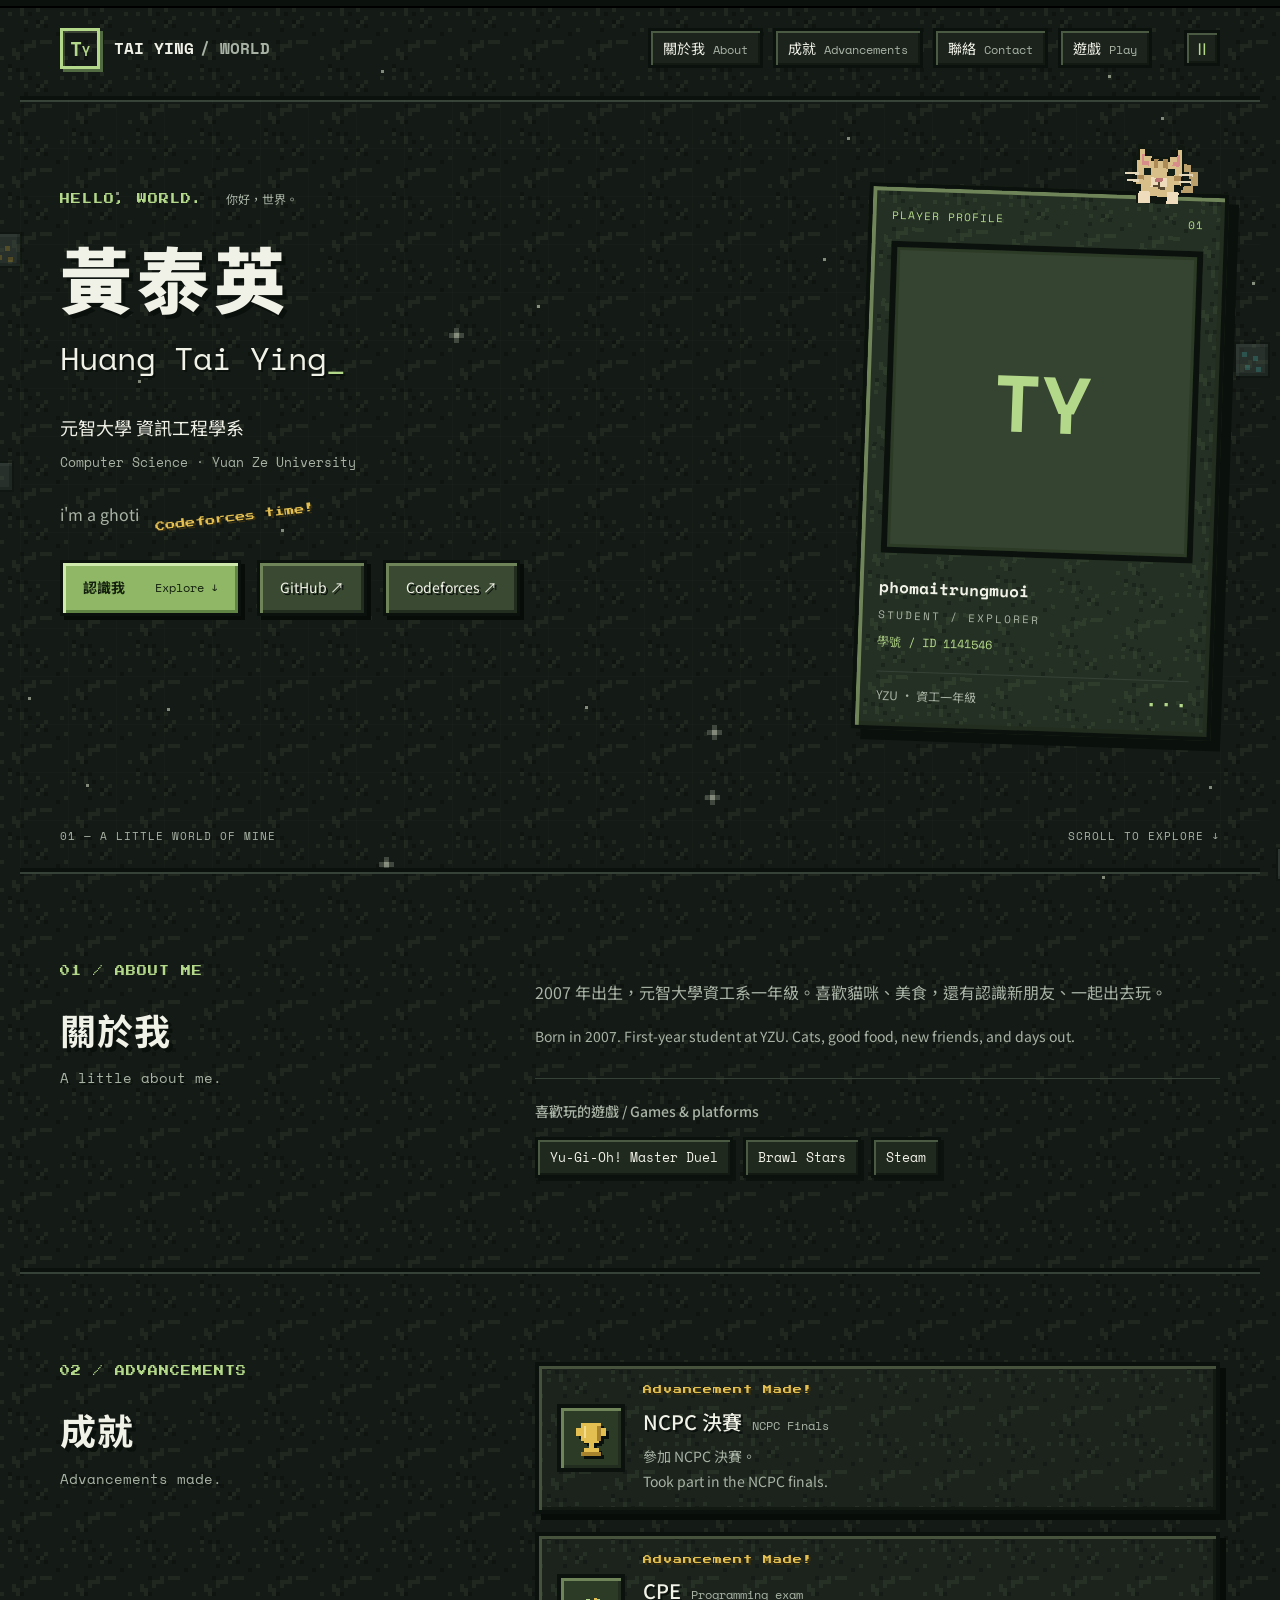
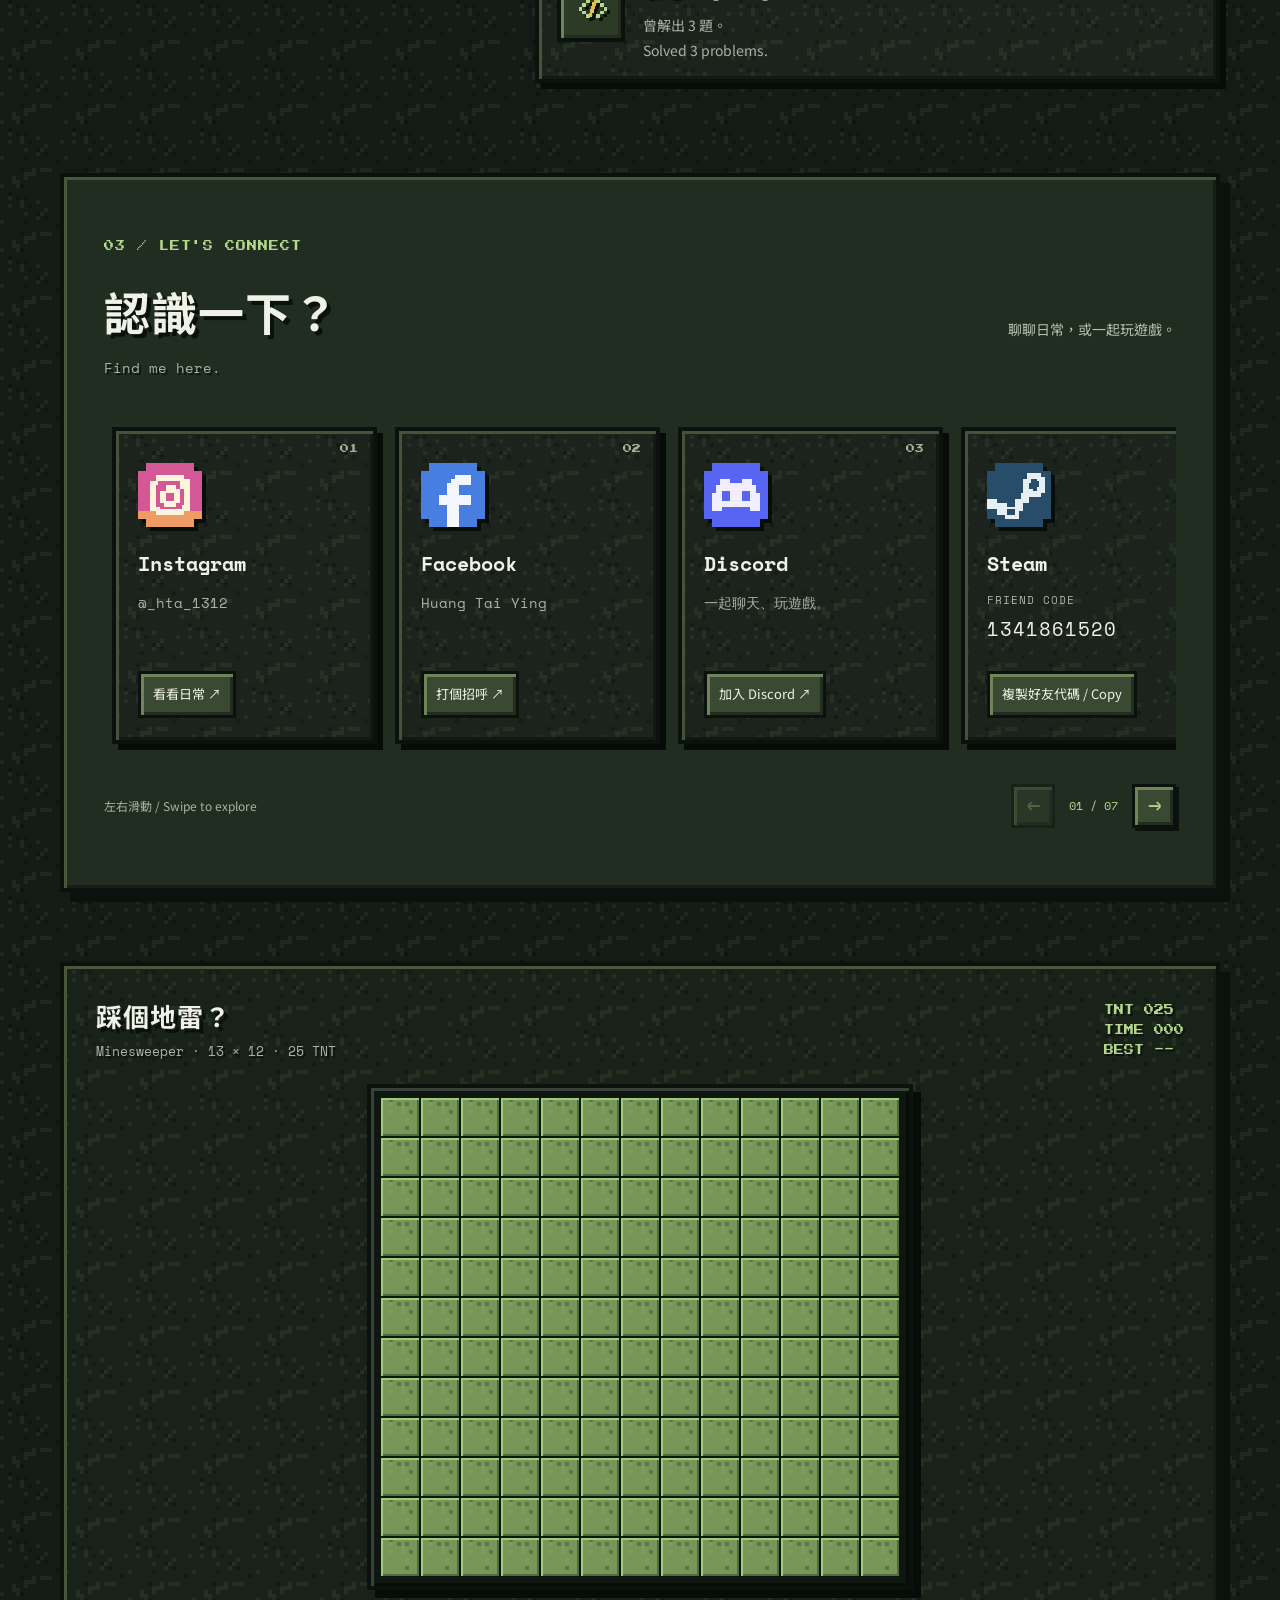
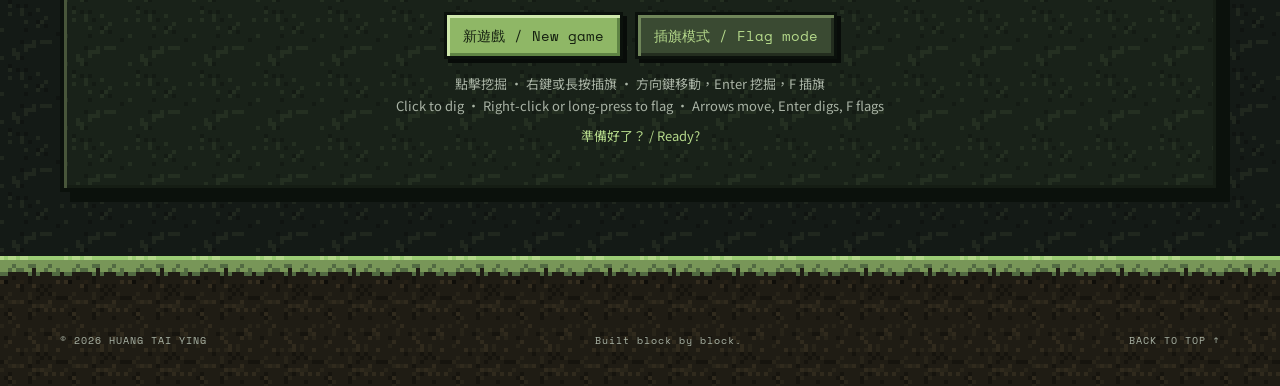
==== commit a7ab8ef6: "Minecraft redesign, NCPC achievement, Codeforces link, Minesweeper 13x12 - Add Advancements section " ====
--- a/index.html
+++ b/index.html
@@ -5,7 +5,7 @@
 <meta name="description" content="黃泰英 Huang Tai Ying — 元智大學資訊工程學系學生。貓咪、美食與日常。">
 <meta name="theme-color" content="#141a16"><title>黃泰英 · Tai Ying's World</title>
 <link rel="icon" href="data:image/svg+xml,%3Csvg xmlns='http://www.w3.org/2000/svg' viewBox='0 0 32 32'%3E%3Cpath fill='%23141a16' d='M0 0h32v32H0z'/%3E%3Cpath fill='%239ccc75' d='M6 6h20v6h-7v14h-6V12H6z'/%3E%3C/svg%3E">
-<link rel="stylesheet" href="style.css"><script src="script.js" defer></script>
+<link rel="stylesheet" href="style.css"><script src="script.js" defer></script><script src="effects.js" defer></script><script src="minesweeper.js" defer></script>
 <style>
 .games-line{margin:28px 0 0;border-top:1px solid var(--line);padding-top:20px}
 .games-line h3{font-size:14px;font-weight:500;margin:0 0 12px;color:var(--muted)}
@@ -28,14 +28,7 @@
 .profile{position:relative}.peek-cat{position:absolute;right:24px;top:-37px;width:58px;height:44px;z-index:2;image-rendering:pixelated;animation:cat-peek 7s steps(2,end) infinite;transform-origin:bottom}
 .profile:hover .peek-cat{animation-play-state:paused}.student-id{display:block;font:12px/1.8 var(--mono);color:var(--green);margin-top:8px}
 @keyframes cat-peek{0%,65%,100%{transform:translateY(5px)}70%,90%{transform:translateY(-3px)}}
-.arcade{margin:0 40px 64px;padding:32px;border:1px solid var(--line);background:#192219}
-.arcade-top{display:flex;justify-content:space-between;align-items:center;gap:16px;margin-bottom:20px}.arcade h2{font-size:26px}.arcade h2 span{font-size:13px;margin-top:8px}.arcade-score{font:13px var(--mono);color:var(--green);white-space:nowrap}
-.game-wrap{max-width:480px;margin:auto}#miner-game{display:block;width:100%;height:auto;aspect-ratio:4/3;background:#101710;border:2px solid #526441;image-rendering:pixelated;touch-action:none}
-.game-actions{display:flex;gap:12px;align-items:center;justify-content:center;margin:16px 0}
-.game-actions button{font:14px/1.5 var(--mono);background:#b4d88a;color:#152010;border:1px solid #b4d88a;box-shadow:3px 3px 0 #080d09;padding:10px 16px;min-height:44px}
-.game-actions button:disabled{opacity:.4;cursor:default}.game-actions button.secondary{background:transparent;color:var(--green)}
-.game-hint,#game-status{text-align:center;font-size:13px;line-height:1.7;color:var(--muted);margin:8px 0}#game-status{min-height:23px;color:var(--green)}
-@media(max-width:580px){.arcade{margin:0 16px 40px;padding:22px 16px}.arcade-top{align-items:flex-start}.arcade h2{font-size:22px}.arcade-score{font-size:11px;line-height:1.8}.peek-cat{right:18px}}
+@media(max-width:580px){.peek-cat{right:18px}}
 
 button.peek-cat{padding:0;border:0;background:transparent;cursor:pointer;width:82px;height:66px;top:-56px;right:20px;color:inherit}
 .peek-cat svg{width:100%;height:100%;display:block;overflow:visible}.cat-tail{transform-origin:27px 23px;animation:tail-sway 2.4s steps(3,end) infinite}
@@ -44,17 +37,18 @@
 .cat-bubble{position:absolute;right:4px;top:-86px;max-width:180px;padding:3px 9px;background:#b4d88a;color:#172018;font:12px/1.7 var(--mono);border:2px solid #111911;opacity:0;pointer-events:none;transition:opacity .15s}.cat-bubble.show{opacity:1}
 @keyframes tail-sway{50%{transform:rotate(10deg)}}@keyframes cat-blink{0%,92%,96%,100%{transform:scaleY(1)}93%,95%{transform:scaleY(.15)}}
 @keyframes cat-hop{50%{transform:translateY(-7px) rotate(-4deg)}}@keyframes cat-heart{10%{opacity:1}100%{opacity:0;transform:translateY(-10px)}}
-.arcade-score{line-height:1.8}.game-stage{position:relative}
 @media(prefers-reduced-motion:reduce){.cat-eyes,.cat-tail,.peek-cat.petted,.cat-heart{animation:none!important}.peek-cat.petted .cat-heart{opacity:1}}
 
 </style>
+<link rel="stylesheet" href="minecraft.css">
 </head>
 <body>
+<div id="xp" aria-hidden="true"><i></i></div>
 <a class="skip" href="#main">跳至內容 / Skip to content</a><div id="particles" aria-hidden="true"></div>
-<header><a class="brand" href="#home"><span class="mark">T<span>Y</span></span> TAI YING<span class="brand-world"> / WORLD</span></a><nav aria-label="主要導覽"><a href="#about">關於我 <small>About</small></a><a href="#contact">聯絡 <small>Contact</small></a></nav><button class="motion" id="motion" aria-pressed="false" aria-label="暫停動畫">Ⅱ</button></header>
+<header><a class="brand" href="#home"><span class="mark">T<span>Y</span></span> TAI YING<span class="brand-world"> / WORLD</span></a><nav aria-label="主要導覽"><a href="#about">關於我 <small>About</small></a><a href="#achievements">成就 <small>Advancements</small></a><a href="#contact">聯絡 <small>Contact</small></a><a href="#arcade">遊戲 <small>Play</small></a></nav><button class="motion" id="motion" aria-pressed="false" aria-label="暫停動畫">Ⅱ</button></header>
 <main id="main">
 <section class="hero" id="home">
-<div class="hero-copy"><p class="eyebrow">HELLO, WORLD. <span>你好，世界。</span></p><h1>黃泰英<span>Huang Tai Ying<span class="cursor">_</span></span></h1><p class="role">元智大學 資訊工程學系<br><span>Computer Science · Yuan Ze University</span></p><p class="intro">i'm a ghoti</p><div class="actions"><a class="button primary" href="#about">認識我 <span>Explore ↓</span></a><a class="button" href="https://github.com/phomaitrungmuoi" target="_blank" rel="noopener noreferrer">GitHub ↗</a></div></div>
+<div class="hero-copy"><p class="eyebrow">HELLO, WORLD. <span>你好，世界。</span></p><h1>黃泰英<span>Huang Tai Ying<span class="cursor">_</span></span></h1><p class="role">元智大學 資訊工程學系<br><span>Computer Science · Yuan Ze University</span></p><p class="intro">i'm a ghoti<span class="splash" id="splash" aria-hidden="true">NCPC finals!</span></p><div class="actions"><a class="button primary" href="#about">認識我 <span>Explore ↓</span></a><a class="button" href="https://github.com/phomaitrungmuoi" target="_blank" rel="noopener noreferrer">GitHub ↗</a><a class="button" href="https://codeforces.com/profile/asdfvsdfas" target="_blank" rel="noopener noreferrer">Codeforces ↗</a></div></div>
 <aside class="profile"><button class="peek-cat" id="profile-cat" type="button" aria-label="摸摸貓咪 / Pet the cat"><svg viewBox="0 0 34 28" aria-hidden="true" focusable="false" shape-rendering="crispEdges">
 <path class="cat-tail" fill="#bca06b" d="M24 22h5v-3h2v-6h-3v-3h-3v3h2v3h1v3h-4z"/>
 <path fill="#101710" d="M5 2h3v2h3v3h8V4h3V2h3v19h-3v6H5v-6H3V7h2z"/>
@@ -69,24 +63,29 @@
 </svg></button><span id="cat-bubble" class="cat-bubble" role="status" aria-live="polite"></span><div class="profile-top"><span>PLAYER PROFILE</span><span>01</span></div><div class="avatar-wrap"><span class="avatar-fallback" aria-hidden="true">TY</span><img id="avatar" src="https://github.com/phomaitrungmuoi.png?size=460" alt="黃泰英的 GitHub 頭像" width="300" height="300"></div><div class="profile-name">phomaitrungmuoi<span>STUDENT / EXPLORER</span><small class="student-id">學號 / ID 1141546</small></div><div class="profile-bottom"><span>YZU · 資工一年級</span><span class="tiny-blocks" aria-hidden="true">▪ ▪ ▪</span></div></aside>
 <div class="hero-bottom"><span>01 — A LITTLE WORLD OF MINE</span><a href="#about">SCROLL TO EXPLORE ↓</a></div>
 </section>
-<section class="section reveal" id="about"><div class="section-title"><p class="eyebrow">01 / ABOUT ME</p><h2>關於我<span>A little about me.</span></h2></div><div class="about-body"><p>2007 年出生，元智大學資工系一年級。喜歡貓咪、美食，還有認識新朋友、一起出去玩。</p><p class="english" lang="en">Born in 2007. First-year student at YZU. Cats, good food, new friends, and days out.</p><p class="cpe">CPE：曾解出 3 題。</p><div class="games-line"><h3>喜歡玩的遊戲 / Games &amp; platforms</h3><ul class="game-tags"><li>Yu-Gi-Oh! Master Duel</li><li>Brawl Stars</li><li>Steam</li></ul></div></div></section>
+<section class="section reveal" id="about"><div class="section-title"><p class="eyebrow">01 / ABOUT ME</p><h2>關於我<span>A little about me.</span></h2></div><div class="about-body"><p>2007 年出生，元智大學資工系一年級。喜歡貓咪、美食，還有認識新朋友、一起出去玩。</p><p class="english" lang="en">Born in 2007. First-year student at YZU. Cats, good food, new friends, and days out.</p><div class="games-line"><h3>喜歡玩的遊戲 / Games &amp; platforms</h3><ul class="game-tags"><li>Yu-Gi-Oh! Master Duel</li><li>Brawl Stars</li><li>Steam</li></ul></div></div></section>
+<section class="section reveal" id="achievements"><div class="section-title"><p class="eyebrow">02 / ADVANCEMENTS</p><h2>成就<span>Advancements made.</span></h2></div><div class="advancement-list">
+<article class="advancement"><span class="adv-icon" aria-hidden="true"><svg viewBox="0 0 32 32" focusable="false" shape-rendering="crispEdges"><path fill="#e3bf52" d="M8 4h16v14h-2v2H10v-2H8zM4 8h4v6H4zM24 8h4v6h-4zM14 20h4v4h-4zM10 24h12v3H10zM8 27h16v3H8z"/><path fill="#f4dc8a" d="M10 6h2v10h-2z"/><path fill="#a8832e" d="M21 6h3v12h-3zM8 27h16v3H8z"/></svg></span><div><p class="adv-label">Advancement Made!</p><h3>NCPC 決賽<small>NCPC Finals</small></h3><p>參加 NCPC 決賽。<br><span lang="en">Took part in the NCPC finals.</span></p></div></article>
+<article class="advancement"><span class="adv-icon" aria-hidden="true"><svg viewBox="0 0 32 32" focusable="false" shape-rendering="crispEdges"><path fill="#b4d88a" d="M12 9h3v3h-3zM9 12h3v3H9zM6 15h3v3H6zM9 18h3v3H9zM12 21h3v3h-3zM20 9h3v3h-3zM23 12h3v3h-3zM26 15h3v3h-3zM23 18h3v3h-3zM20 21h3v3h-3z"/><path fill="#e3bf52" d="M18 8h3v3h-3zM17 11h3v3h-3zM16 14h3v3h-3zM15 17h3v3h-3zM14 20h3v3h-3z"/></svg></span><div><p class="adv-label">Advancement Made!</p><h3>CPE<small>Programming exam</small></h3><p>曾解出 3 題。<br><span lang="en">Solved 3 problems.</span></p></div></article>
+</div></section>
 <section class="contact reveal" id="contact" aria-labelledby="contact-title">
-<p class="eyebrow">02 / LET'S CONNECT</p>
+<p class="eyebrow">03 / LET'S CONNECT</p>
 <div class="contact-heading"><h2 id="contact-title">認識一下？<span>Find me here.</span></h2><p>聊聊日常，或一起玩遊戲。</p></div>
 <div class="contact-carousel" role="region" aria-roledescription="carousel" aria-label="社群與聯絡方式">
 <div class="social-track" id="social-track" tabindex="0" aria-label="聯絡卡片，可左右滑動" aria-describedby="swipe-hint">
-<article class="social-card" role="group" aria-label="1 / 6 — Instagram"><span class="slot-number">01</span><span class="pixel-app ig"><svg viewBox="0 0 32 32" aria-hidden="true" focusable="false" shape-rendering="crispEdges"><path fill="#d35895" d="M4 0h24v4h4v24h-4v4H4v-4H0V4h4z"/><path fill="#ef9b65" d="M0 24h32v4h-4v4H4v-4H0z"/><path fill="#fff4dc" d="M9 6h14v2h3v16h-3v2H9v-2H6V9h3zm1 3v2H9v11h2v1h11v-2h1V11h-2V9z"/><path fill="#fff4dc" d="M14 11h5v2h2v7h-2v2h-6v-2h-2v-6h3zm0 4v4h4v-4zm7-5h3v3h-3z"/></svg></span><h3>Instagram</h3><p>@_hta_1312</p><a class="slot-action" href="https://www.instagram.com/_hta_1312/" target="_blank" rel="noopener noreferrer">看看日常 ↗</a></article>
-<article class="social-card" role="group" aria-label="2 / 6 — Facebook"><span class="slot-number">02</span><span class="pixel-app fb"><svg viewBox="0 0 32 32" aria-hidden="true" focusable="false" shape-rendering="crispEdges"><path fill="#477ee0" d="M4 0h24v4h4v24h-4v4H4v-4H0V4h4z"/><path fill="#f4f6ff" d="M17 6h8v5h-6v5h6v5h-6v11h-6V21H9v-5h4V10h2V8h2z"/></svg></span><h3>Facebook</h3><p>Huang Tai Ying</p><a class="slot-action" href="https://www.facebook.com/share/1HAtWhSL4w/?mibextid=wwXIfr" target="_blank" rel="noopener noreferrer">打個招呼 ↗</a></article>
-<article class="social-card" role="group" aria-label="3 / 6 — Discord"><span class="slot-number">03</span><span class="pixel-app discord"><svg viewBox="0 0 32 32" aria-hidden="true" focusable="false" shape-rendering="crispEdges"><path fill="#5865f2" d="M4 0h24v4h4v24h-4v4H4v-4H0V4h4z"/><path fill="#f1efff" d="M8 8h5v2h6V8h5v3h2v4h2v9h-5v-2H9v2H4v-9h2v-4h2z"/><path fill="#5865f2" d="M9 14h4v5H9zm10 0h4v5h-4zM12 23h8v2h-8z"/></svg></span><h3>Discord</h3><p>一起聊天、玩遊戲。</p><a class="slot-action" href="https://discord.gg/tUbKAQcD" target="_blank" rel="noopener noreferrer">加入 Discord ↗</a></article>
-<article class="social-card" role="group" aria-label="4 / 6 — Steam"><span class="slot-number">04</span><span class="pixel-app steam"><svg viewBox="0 0 32 32" aria-hidden="true" focusable="false" shape-rendering="crispEdges"><path fill="#284d6b" d="M4 0h24v4h4v24h-4v4H4v-4H0V4h4z"/><path fill="#e6eff4" d="M20 5h7v2h2v8h-2v2h-6v-2h-3V8h2zm2 3v2h-1v3h2v1h2v-2h1V9h-1V8zM0 18h5v2h5v2h4v-4h3v-3h4v5h-3v4h-2v4H9v-2H5v-3H0z"/><path fill="#284d6b" d="M10 23h4v3h-4z"/></svg></span><h3>Steam</h3><p><span class="friend-caption">FRIEND CODE</span><span class="friend-code">1341861520</span></p><button class="slot-action" type="button" id="copy-steam">複製好友代碼 / Copy</button></article>
-<article class="social-card" role="group" aria-label="5 / 6 — Email"><span class="slot-number">05</span><span class="pixel-app mail"><svg viewBox="0 0 32 32" aria-hidden="true" focusable="false" shape-rendering="crispEdges"><path fill="#8ba668" d="M4 0h24v4h4v24h-4v4H4v-4H0V4h4z"/><path fill="#faf2d5" d="M5 8h22v17H5zm3 3v2h3v2h3v2h4v-2h3v-2h3v-2zm0 6v5h16v-5h-3v2h-3v2h-4v-2h-3v-2z"/></svg></span><h3>Email</h3><p><a href="mailto:phomaitrungmuoi@gmail.com">phomaitrungmuoi@gmail.com</a></p><button class="slot-action copy" data-copy="phomaitrungmuoi@gmail.com" type="button">複製信箱 / Copy</button></article>
-<article class="social-card" role="group" aria-label="6 / 6 — YZU Mail"><span class="slot-number">06</span><span class="pixel-app mail"><svg viewBox="0 0 32 32" aria-hidden="true" focusable="false" shape-rendering="crispEdges"><path fill="#8ba668" d="M4 0h24v4h4v24h-4v4H4v-4H0V4h4z"/><path fill="#faf2d5" d="M5 8h22v17H5zm3 3v2h3v2h3v2h4v-2h3v-2h3v-2zm0 6v5h16v-5h-3v2h-3v2h-4v-2h-3v-2z"/></svg></span><h3>YZU Mail</h3><p><a href="mailto:s1141546@yzu.edu.tw">s1141546@yzu.edu.tw</a></p><button class="slot-action copy" data-copy="s1141546@yzu.edu.tw" type="button">複製信箱 / Copy</button></article>
+<article class="social-card" role="group" aria-label="1 / 7 — Instagram"><span class="slot-number">01</span><span class="pixel-app ig"><svg viewBox="0 0 32 32" aria-hidden="true" focusable="false" shape-rendering="crispEdges"><path fill="#d35895" d="M4 0h24v4h4v24h-4v4H4v-4H0V4h4z"/><path fill="#ef9b65" d="M0 24h32v4h-4v4H4v-4H0z"/><path fill="#fff4dc" d="M9 6h14v2h3v16h-3v2H9v-2H6V9h3zm1 3v2H9v11h2v1h11v-2h1V11h-2V9z"/><path fill="#fff4dc" d="M14 11h5v2h2v7h-2v2h-6v-2h-2v-6h3zm0 4v4h4v-4zm7-5h3v3h-3z"/></svg></span><h3>Instagram</h3><p>@_hta_1312</p><a class="slot-action" href="https://www.instagram.com/_hta_1312/" target="_blank" rel="noopener noreferrer">看看日常 ↗</a></article>
+<article class="social-card" role="group" aria-label="2 / 7 — Facebook"><span class="slot-number">02</span><span class="pixel-app fb"><svg viewBox="0 0 32 32" aria-hidden="true" focusable="false" shape-rendering="crispEdges"><path fill="#477ee0" d="M4 0h24v4h4v24h-4v4H4v-4H0V4h4z"/><path fill="#f4f6ff" d="M17 6h8v5h-6v5h6v5h-6v11h-6V21H9v-5h4V10h2V8h2z"/></svg></span><h3>Facebook</h3><p>Huang Tai Ying</p><a class="slot-action" href="https://www.facebook.com/share/1HAtWhSL4w/?mibextid=wwXIfr" target="_blank" rel="noopener noreferrer">打個招呼 ↗</a></article>
+<article class="social-card" role="group" aria-label="3 / 7 — Discord"><span class="slot-number">03</span><span class="pixel-app discord"><svg viewBox="0 0 32 32" aria-hidden="true" focusable="false" shape-rendering="crispEdges"><path fill="#5865f2" d="M4 0h24v4h4v24h-4v4H4v-4H0V4h4z"/><path fill="#f1efff" d="M8 8h5v2h6V8h5v3h2v4h2v9h-5v-2H9v2H4v-9h2v-4h2z"/><path fill="#5865f2" d="M9 14h4v5H9zm10 0h4v5h-4zM12 23h8v2h-8z"/></svg></span><h3>Discord</h3><p>一起聊天、玩遊戲。</p><a class="slot-action" href="https://discord.gg/tUbKAQcD" target="_blank" rel="noopener noreferrer">加入 Discord ↗</a></article>
+<article class="social-card" role="group" aria-label="4 / 7 — Steam"><span class="slot-number">04</span><span class="pixel-app steam"><svg viewBox="0 0 32 32" aria-hidden="true" focusable="false" shape-rendering="crispEdges"><path fill="#284d6b" d="M4 0h24v4h4v24h-4v4H4v-4H0V4h4z"/><path fill="#e6eff4" d="M20 5h7v2h2v8h-2v2h-6v-2h-3V8h2zm2 3v2h-1v3h2v1h2v-2h1V9h-1V8zM0 18h5v2h5v2h4v-4h3v-3h4v5h-3v4h-2v4H9v-2H5v-3H0z"/><path fill="#284d6b" d="M10 23h4v3h-4z"/></svg></span><h3>Steam</h3><p><span class="friend-caption">FRIEND CODE</span><span class="friend-code">1341861520</span></p><button class="slot-action" type="button" id="copy-steam">複製好友代碼 / Copy</button></article>
+<article class="social-card" role="group" aria-label="5 / 7 — Codeforces"><span class="slot-number">05</span><span class="pixel-app cf"><svg viewBox="0 0 32 32" aria-hidden="true" focusable="false" shape-rendering="crispEdges"><path fill="#26324a" d="M4 0h24v4h4v24h-4v4H4v-4H0V4h4z"/><path fill="#f5c542" d="M5 14h6v13H5z"/><path fill="#4d8fe6" d="M13 5h6v22h-6z"/><path fill="#e5534b" d="M21 11h6v16h-6z"/></svg></span><h3>Codeforces</h3><p>asdfvsdfas</p><a class="slot-action" href="https://codeforces.com/profile/asdfvsdfas" target="_blank" rel="noopener noreferrer">看看我的解題 ↗</a></article>
+<article class="social-card" role="group" aria-label="6 / 7 — Email"><span class="slot-number">06</span><span class="pixel-app mail"><svg viewBox="0 0 32 32" aria-hidden="true" focusable="false" shape-rendering="crispEdges"><path fill="#8ba668" d="M4 0h24v4h4v24h-4v4H4v-4H0V4h4z"/><path fill="#faf2d5" d="M5 8h22v17H5zm3 3v2h3v2h3v2h4v-2h3v-2h3v-2zm0 6v5h16v-5h-3v2h-3v2h-4v-2h-3v-2z"/></svg></span><h3>Email</h3><p><a href="mailto:phomaitrungmuoi@gmail.com">phomaitrungmuoi@gmail.com</a></p><button class="slot-action copy" data-copy="phomaitrungmuoi@gmail.com" type="button">複製信箱 / Copy</button></article>
+<article class="social-card" role="group" aria-label="7 / 7 — YZU Mail"><span class="slot-number">07</span><span class="pixel-app mail"><svg viewBox="0 0 32 32" aria-hidden="true" focusable="false" shape-rendering="crispEdges"><path fill="#8ba668" d="M4 0h24v4h4v24h-4v4H4v-4H0V4h4z"/><path fill="#faf2d5" d="M5 8h22v17H5zm3 3v2h3v2h3v2h4v-2h3v-2h3v-2zm0 6v5h16v-5h-3v2h-3v2h-4v-2h-3v-2z"/></svg></span><h3>YZU Mail</h3><p><a href="mailto:s1141546@yzu.edu.tw">s1141546@yzu.edu.tw</a></p><button class="slot-action copy" data-copy="s1141546@yzu.edu.tw" type="button">複製信箱 / Copy</button></article>
 </div>
-<div class="rail-controls"><span id="swipe-hint">左右滑動 / Swipe to explore</span><div class="rail-nav" hidden><button id="social-prev" type="button" aria-label="上一張 / Previous" aria-controls="social-track">←</button><span id="social-position" aria-live="polite" aria-atomic="true">01 / 06</span><button id="social-next" type="button" aria-label="下一張 / Next" aria-controls="social-track">→</button></div></div>
+<div class="rail-controls"><span id="swipe-hint">左右滑動 / Swipe to explore</span><div class="rail-nav" hidden><button id="social-prev" type="button" aria-label="上一張 / Previous" aria-controls="social-track">←</button><span id="social-position" aria-live="polite" aria-atomic="true">01 / 07</span><button id="social-next" type="button" aria-label="下一張 / Next" aria-controls="social-track">→</button></div></div>
 </div></section>
 <section class="arcade" id="arcade" aria-labelledby="arcade-title">
-<div class="arcade-top"><h2 id="arcade-title">挖一下？<span>Pixel Miner · 45 second run.</span></h2><span class="arcade-score">SCORE <span id="game-score">0</span><br>TIME <span id="game-time">45</span><br>BEST <span id="game-best">0</span></span></div>
-<div class="game-wrap"><div class="game-stage"><canvas id="miner-game" width="320" height="240" tabindex="0" aria-label="像素挖礦遊戲。左右移動收集礦石並避開 TNT。" aria-describedby="game-instructions">需要支援 Canvas 的瀏覽器才能遊玩。</canvas></div><div class="game-actions"><button id="game-start" type="button">開始 / Play</button><button id="game-pause" class="secondary" type="button" disabled>暫停 / Pause</button></div><p class="game-hint" id="game-instructions">← → 或拖曳移動 · 收集礦石 · 避開 TNT<br>Move with arrows or drag · Catch ores · Avoid TNT</p><p id="game-status" role="status" aria-live="polite">準備好了？ / Ready?</p></div>
+<div class="arcade-top"><h2 id="arcade-title">踩個地雷？<span>Minesweeper · 13 × 12 · 25 TNT</span></h2><span class="arcade-score">TNT <span id="ms-mines">025</span><br>TIME <span id="ms-time">000</span><br>BEST <span id="ms-best">--</span></span></div>
+<div class="game-wrap"><div class="ms-frame"><div id="ms-board" class="ms-board" role="group" aria-label="踩地雷棋盤：13 欄 12 列 / Minesweeper board, 13 columns by 12 rows" aria-describedby="ms-hint"></div></div><div class="game-actions"><button id="ms-new" type="button">新遊戲 / New game</button><button id="ms-mode" class="secondary" type="button" aria-pressed="false">插旗模式 / Flag mode</button></div><p class="game-hint" id="ms-hint">點擊挖掘 · 右鍵或長按插旗 · 方向鍵移動，Enter 挖掘，F 插旗<br>Click to dig · Right-click or long-press to flag · Arrows move, Enter digs, F flags</p><p id="ms-status" role="status" aria-live="polite">準備好了？ / Ready?</p></div>
 </section>
 </main><footer><span>© <span id="year">2026</span> HUANG TAI YING</span><span>Built block by block.</span><a href="#home">BACK TO TOP ↑</a></footer><div id="toast" role="status" aria-live="polite"></div>
 
@@ -166,198 +165,6 @@
 })();
 
 </script>
-<script>
-(() => {
-  'use strict';
-
-  const canvas = document.getElementById('miner-game');
-  const ctx = canvas?.getContext('2d');
-  const start = document.getElementById('game-start');
-  const pause = document.getElementById('game-pause');
-  const scoreEl = document.getElementById('game-score');
-  const timeEl = document.getElementById('game-time');
-  const bestEl = document.getElementById('game-best');
-  const status = document.getElementById('game-status');
-  if (!canvas || !ctx || !start || !pause || !scoreEl || !timeEl || !bestEl || !status) return;
-
-  const W = 320, H = 240, ROUND_TIME = 45;
-  const keys = new Set();
-  const ores = [
-    {name:'STONE', points:1, color:'#879087', edge:'#5e675e', chance:.31},
-    {name:'COAL', points:2, color:'#4f5650', edge:'#282e29', chance:.23},
-    {name:'IRON', points:3, color:'#c49c83', edge:'#8d6f5c', chance:.18},
-    {name:'GOLD', points:5, color:'#e3bf52', edge:'#a8832e', chance:.13},
-    {name:'DIAMOND', points:8, color:'#67d6d0', edge:'#318f91', chance:.09},
-    {name:'EMERALD', points:10, color:'#62c77c', edge:'#2f8c4e', chance:.06}
-  ];
-
-  let mode = 'idle', playerX = 160, score = 0, timeLeft = ROUND_TIME, best = 0;
-  let items = [], particles = [], spawnClock = 0, last = 0, raf = 0, elapsed = 0;
-  let pointer = null, combo = 0, comboClock = 0, flash = 0;
-
-  try { best = Number(localStorage.getItem('taiying-pixel-miner-best')) || 0; } catch {}
-
-  const clamp = (v, a = 17, b = 303) => Math.max(a, Math.min(b, v));
-  const rect = (color, x, y, w, h) => {ctx.fillStyle = color;ctx.fillRect(Math.round(x), Math.round(y), w, h);};
-
-  function sync() {
-    scoreEl.textContent = String(score);
-    timeEl.textContent = String(Math.max(0, Math.ceil(timeLeft)));
-    bestEl.textContent = String(best);
-  }
-
-  function chooseOre() {
-    const roll = Math.random();
-    let total = 0;
-    for (const ore of ores) { total += ore.chance; if (roll <= total) return ore; }
-    return ores[0];
-  }
-
-  function spawn() {
-    const isTnt = elapsed > 5 && Math.random() < Math.min(.22, .10 + elapsed / 420);
-    const ore = isTnt ? {name:'TNT', points:0, color:'#d75d50', edge:'#8f342e'} : chooseOre();
-    const size = ore.name === 'TNT' ? 17 : 14 + Math.floor(Math.random() * 4);
-    items.push({x:18 + Math.random() * 284, y:-size, size, ore, speed:42 + elapsed * .72 + Math.random() * 18, spin:Math.random() * 4});
-  }
-
-  function burst(item, color) {
-    for (let i = 0; i < 7; i++) particles.push({x:item.x,y:item.y,vx:(Math.random()-.5)*55,vy:-12-Math.random()*45,life:.45+Math.random()*.25,color});
-  }
-
-  function catchItem(item) {
-    if (item.ore.name === 'TNT') {
-      timeLeft = Math.max(0, timeLeft - 3);
-      combo = 0; comboClock = 0; flash = .22;
-      status.textContent = 'TNT! −3 秒 / seconds';
-      burst(item, '#d75d50');
-      return;
-    }
-    combo = comboClock > 0 ? Math.min(5, combo + 1) : 1;
-    comboClock = 2.2;
-    const gained = item.ore.points * combo;
-    score += gained;
-    status.textContent = item.ore.name + '  +' + gained + (combo > 1 ? '  COMBO ×' + combo : '');
-    burst(item, item.ore.color);
-  }
-
-  function finish() {
-    mode = 'over';
-    cancelAnimationFrame(raf);
-    pause.disabled = true;
-    keys.clear();
-    if (score > best) {
-      best = score;
-      try { localStorage.setItem('taiying-pixel-miner-best', String(best)); } catch {}
-      status.textContent = '新紀錄！/ New best: ' + best;
-    } else status.textContent = '時間到！/ Time up · ' + score + ' pts';
-    start.textContent = '再玩一次 / Replay';
-    sync(); draw();
-  }
-
-  function step(dt) {
-    if (mode !== 'playing') return;
-    elapsed += dt; timeLeft -= dt; comboClock = Math.max(0, comboClock - dt); flash = Math.max(0, flash - dt);
-    if (comboClock === 0) combo = 0;
-    const direction = (keys.has('ArrowRight') || keys.has('d') ? 1 : 0) - (keys.has('ArrowLeft') || keys.has('a') ? 1 : 0);
-    playerX = clamp(playerX + direction * 190 * dt);
-    spawnClock -= dt;
-    if (spawnClock <= 0) {
-      spawn();
-      spawnClock += Math.max(.30, .72 - elapsed * .006);
-    }
-    for (const item of items) {
-      item.y += item.speed * dt;
-      item.spin += dt * 2;
-      if (item.y + item.size / 2 >= 205 && item.y - item.size / 2 <= 225 && Math.abs(item.x - playerX) < 20 + item.size / 2) {
-        item.caught = true; catchItem(item);
-      }
-    }
-    items = items.filter(item => !item.caught && item.y < H + 22);
-    for (const p of particles) {p.x += p.vx*dt;p.y += p.vy*dt;p.vy += 85*dt;p.life -= dt;}
-    particles = particles.filter(p => p.life > 0);
-    sync();
-    if (timeLeft <= 0) finish();
-  }
-
-  function drawBlock(item) {
-    const s = item.size, x = item.x - s/2, y = item.y - s/2;
-    rect(item.ore.edge, x, y, s, s);
-    rect(item.ore.color, x+2, y+2, s-4, s-4);
-    if (item.ore.name === 'TNT') {
-      rect('#efe5cd', x+2, y+6, s-4, 5);
-      ctx.fillStyle='#7d2825';ctx.font='bold 5px monospace';ctx.textAlign='center';ctx.fillText('TNT',item.x,y+10);
-    } else {
-      rect('#edf0cf', x+4, y+4, 3, 3);
-      rect(item.ore.edge, x+s-6, y+s-6, 3, 3);
-    }
-  }
-
-  function drawPlayer() {
-    const x = Math.round(playerX);
-    rect('#2b3429', x-18, 211, 36, 5);
-    rect('#6f7d68', x-15, 205, 30, 9);
-    rect('#9aa394', x-11, 208, 22, 5);
-    rect('#202720', x-13, 216, 7, 7); rect('#202720', x+6, 216, 7, 7);
-    rect('#b4d88a', x-4, 198, 8, 8);
-    rect('#d9c38f', x-3, 193, 6, 6);
-  }
-
-  function draw() {
-    rect(flash > 0 ? '#2a1714' : '#101710', 0, 0, W, H);
-    for (let i=0;i<30;i++) rect(i%4===0?'#31442d':'#243424',(i*67)%318,(i*37)%195,2,2);
-    rect('#263522',0,229,W,11);rect('#526143',0,229,W,2);
-    items.forEach(drawBlock);
-    particles.forEach(p=>{ctx.globalAlpha=Math.max(0,p.life/.7);rect(p.color,p.x,p.y,3,3);ctx.globalAlpha=1;});
-    drawPlayer();
-    if (combo > 1 && comboClock > 0) {ctx.fillStyle='#d8e8b9';ctx.font='bold 9px monospace';ctx.textAlign='left';ctx.fillText('COMBO ×'+combo,8,15);}
-    if (mode !== 'playing') {
-      rect('#101710dd',0,82,W,70);
-      ctx.fillStyle='#b4d88a';ctx.textAlign='center';ctx.font='bold 13px monospace';
-      ctx.fillText(mode==='idle'?'PIXEL MINER':mode==='paused'?'PAUSED':'TIME UP',160,111);
-      ctx.fillStyle='#a8b09f';ctx.font='9px monospace';ctx.fillText(mode==='idle'?'CATCH ORES · AVOID TNT':score+' POINTS',160,130);
-    }
-  }
-
-  function loop(now) {
-    if (mode !== 'playing') return;
-    const dt = Math.min(Math.max((now-last)/1000,0),.035);last=now;step(dt);draw();
-    if (mode === 'playing') raf=requestAnimationFrame(loop);
-  }
-
-  function resume() {
-    if (mode !== 'paused') return;
-    mode='playing';last=performance.now();pause.textContent='暫停 / Pause';status.textContent='挖礦中 / Mining';canvas.focus({preventScroll:true});raf=requestAnimationFrame(loop);
-  }
-
-  function stop() {
-    if (mode !== 'playing') return;
-    mode='paused';cancelAnimationFrame(raf);keys.clear();pause.textContent='繼續 / Resume';status.textContent='已暫停 / Paused';draw();
-  }
-
-  function reset() {
-    cancelAnimationFrame(raf);playerX=160;score=0;timeLeft=ROUND_TIME;items=[];particles=[];spawnClock=.45;elapsed=0;combo=0;comboClock=0;flash=0;keys.clear();
-    mode='paused';pause.disabled=false;start.textContent='重新開始 / Restart';sync();resume();
-  }
-
-  start.addEventListener('click',reset);
-  pause.addEventListener('click',()=>{if(mode==='playing')stop();else if(mode==='paused')resume();});
-  canvas.addEventListener('keydown',e=>{
-    if (['ArrowLeft','ArrowRight','a','d'].includes(e.key) && mode==='playing') {e.preventDefault();keys.add(e.key);}
-    if ((e.key===' ' || e.key==='Escape') && mode==='playing') {e.preventDefault();stop();}
-  });
-  window.addEventListener('keyup',e=>keys.delete(e.key));
-  canvas.addEventListener('blur',()=>keys.clear());
-  const aim=e=>{const r=canvas.getBoundingClientRect();playerX=clamp((e.clientX-r.left)*W/r.width);};
-  canvas.addEventListener('pointerdown',e=>{if(mode!=='playing')return;pointer=e.pointerId;canvas.setPointerCapture(pointer);aim(e);canvas.focus({preventScroll:true});});
-  canvas.addEventListener('pointermove',e=>{if(pointer===e.pointerId&&mode==='playing')aim(e);});
-  const release=e=>{if(pointer===e.pointerId){if(canvas.hasPointerCapture(pointer))canvas.releasePointerCapture(pointer);pointer=null;}};
-  canvas.addEventListener('pointerup',release);canvas.addEventListener('pointercancel',release);
-  document.addEventListener('visibilitychange',()=>{if(document.hidden)stop();});
-  window.addEventListener('blur',stop);
-  if ('IntersectionObserver' in window) new IntersectionObserver(entries=>{if(!entries[0].isIntersecting)stop();}).observe(canvas);
-  sync();draw();
-})();
-</script>
 </body></html>
 
 
--- a/minecraft.css
+++ b/minecraft.css
@@ -0,0 +1,178 @@
+/* ==========================================================================
+   Minecraft theme for Tai Ying's World.
+   Loaded after style.css and the inline <style>, so it layers on top of them.
+   The palette is unchanged: dark green background, light green accent.
+   Pixel textures are generated SVG data URIs (see gen_tex.py in the build notes).
+   ========================================================================== */
+@import url('https://fonts.googleapis.com/css2?family=Press+Start+2P&display=swap');
+
+:root{
+  --pixel:'Press Start 2P','Space Mono',monospace;
+  --ink:#0b110c;      /* block outline */
+  --hi:#6f8559;       /* bevel highlight */
+  --lo:#232d1f;       /* bevel shadow */
+  --stone:#1b231c;
+  --gold:#e3bf52;     /* advancement / splash yellow */
+  --noise:url("data:image/svg+xml,%3Csvg xmlns='http://www.w3.org/2000/svg' viewBox='0 0 16 16' shape-rendering='crispEdges'%3E%3Crect x='10' y='5' width='1' height='1' fill='rgba(180,216,138,.07)'/%3E%3Crect x='7' y='3' width='1' height='1' fill='rgba(0,0,0,.22)'/%3E%3Crect x='14' y='8' width='1' height='1' fill='rgba(0,0,0,.22)'/%3E%3Crect x='8' y='10' width='1' height='1' fill='rgba(180,216,138,.07)'/%3E%3Crect x='6' y='1' width='1' height='1' fill='rgba(0,0,0,.22)'/%3E%3Crect x='0' y='7' width='1' height='1' fill='rgba(180,216,138,.07)'/%3E%3Crect x='3' y='12' width='1' height='1' fill='rgba(180,216,138,.07)'/%3E%3Crect x='12' y='10' width='1' height='1' fill='rgba(180,216,138,.07)'/%3E%3Crect x='6' y='12' width='1' height='1' fill='rgba(180,216,138,.07)'/%3E%3Crect x='8' y='11' width='1' height='1' fill='rgba(180,216,138,.07)'/%3E%3Crect x='9' y='2' width='1' height='1' fill='rgba(180,216,138,.07)'/%3E%3Crect x='6' y='11' width='1' height='1' fill='rgba(180,216,138,.07)'/%3E%3Crect x='4' y='1' width='1' height='1' fill='rgba(0,0,0,.22)'/%3E%3Crect x='11' y='10' width='1' height='1' fill='rgba(180,216,138,.07)'/%3E%3Crect x='7' y='11' width='1' height='1' fill='rgba(180,216,138,.07)'/%3E%3Crect x='2' y='1' width='1' height='1' fill='rgba(180,216,138,.07)'/%3E%3Crect x='9' y='5' width='1' height='1' fill='rgba(0,0,0,.22)'/%3E%3Crect x='5' y='2' width='1' height='1' fill='rgba(180,216,138,.07)'/%3E%3Crect x='4' y='14' width='1' height='1' fill='rgba(180,216,138,.07)'/%3E%3Crect x='6' y='7' width='1' height='1' fill='rgba(0,0,0,.22)'/%3E%3Crect x='5' y='3' width='1' height='1' fill='rgba(180,216,138,.07)'/%3E%3Crect x='5' y='10' width='1' height='1' fill='rgba(0,0,0,.22)'/%3E%3Crect x='15' y='3' width='1' height='1' fill='rgba(180,216,138,.07)'/%3E%3Crect x='9' y='6' width='1' height='1' fill='rgba(180,216,138,.07)'/%3E%3Crect x='0' y='14' width='1' height='1' fill='rgba(180,216,138,.07)'/%3E%3Crect x='6' y='5' width='1' height='1' fill='rgba(180,216,138,.07)'/%3E%3Crect x='10' y='10' width='1' height='1' fill='rgba(180,216,138,.07)'/%3E%3Crect x='11' y='6' width='1' height='1' fill='rgba(0,0,0,.22)'/%3E%3Crect x='11' y='4' width='1' height='1' fill='rgba(180,216,138,.07)'/%3E%3Crect x='2' y='0' width='1' height='1' fill='rgba(0,0,0,.22)'/%3E%3Crect x='2' y='3' width='1' height='1' fill='rgba(180,216,138,.07)'/%3E%3Crect x='3' y='13' width='1' height='1' fill='rgba(180,216,138,.07)'/%3E%3Crect x='5' y='14' width='1' height='1' fill='rgba(0,0,0,.22)'/%3E%3Crect x='4' y='13' width='1' height='1' fill='rgba(180,216,138,.07)'/%3E%3C/svg%3E");
+}
+html{overflow-x:clip}
+body{
+  background-color:var(--bg);
+  background-image:var(--noise);
+  background-size:64px 64px;
+  image-rendering:pixelated;
+  overflow-x:clip;
+}
+
+/* ---------- XP bar (scroll progress) ---------- */
+#xp{position:fixed;left:0;right:0;top:0;height:8px;z-index:20;background:var(--ink);border-bottom:2px solid #000;pointer-events:none}
+#xp i{display:block;width:100%;height:100%;transform-origin:0 50%;transform:scaleX(0);background:#9ccc75;box-shadow:inset 0 2px 0 #d3eaaf,inset 0 -2px 0 #526a42}
+#xp::after{content:"";position:absolute;inset:0;background:repeating-linear-gradient(90deg,transparent 0 17px,var(--ink) 17px 19px)}
+
+/* ---------- Header: nav links become hotbar slots ---------- */
+header{border-bottom:4px solid var(--ink);box-shadow:0 2px 0 var(--line)}
+.mark{border-width:3px;box-shadow:inset 2px 2px 0 #cfe8ac33,3px 3px 0 #526a42}
+nav{gap:10px}
+nav a{padding:6px 12px;line-height:1.6;background:var(--stone);border:3px solid var(--ink);box-shadow:inset 2px 2px 0 #4b5b43,inset -2px -2px 0 #121912}
+nav a:hover{background:#2c3b25;color:var(--green)}
+nav a.active{background:#2c3b25;color:var(--green);box-shadow:inset 2px 2px 0 #4b5b43,inset -2px -2px 0 #121912,0 0 0 3px #f0f1e7}
+.motion{border:3px solid var(--ink);background:var(--stone);box-shadow:inset 2px 2px 0 #4b5b43,inset -2px -2px 0 #121912}
+.motion:hover{background:#2c3b25}
+
+/* ---------- Type: Minecraft drop shadows + pixel labels ---------- */
+h1,h2{text-shadow:4px 4px 0 #0a100c}
+h1>span,h2 span{text-shadow:2px 2px 0 #0a100c}
+.eyebrow{font:10px/1.9 var(--pixel);letter-spacing:1px}
+.eyebrow span{font:12px/1.9 'Noto Sans TC',sans-serif;letter-spacing:0}
+.slot-number{font-family:var(--pixel);font-size:9px}
+
+/* ---------- Hero ---------- */
+.actions{flex-wrap:wrap}
+.button{border:3px solid var(--ink);background:#3a4a32;color:var(--text);box-shadow:inset 3px 3px 0 var(--hi),inset -3px -3px 0 var(--lo),4px 4px 0 #080c09;text-shadow:2px 2px 0 #0a100c}
+.button:hover{background:#465a3b;box-shadow:inset 3px 3px 0 #86a06b,inset -3px -3px 0 var(--lo),6px 6px 0 #080c09}
+.button.primary{background:#8fb766;color:#14200e;text-shadow:none;box-shadow:inset 3px 3px 0 #cfe8ac,inset -3px -3px 0 #5f8444,4px 4px 0 #080c09}
+.button.primary:hover{background:#a2cb78;box-shadow:inset 3px 3px 0 #dff1c2,inset -3px -3px 0 #5f8444,6px 6px 0 #080c09}
+.splash{display:inline-block;margin-left:16px;vertical-align:middle;white-space:nowrap;font:10px/1.4 var(--pixel);color:var(--gold);text-shadow:2px 2px 0 #3a3012;transform:rotate(-7deg);animation:splash 1s steps(4,end) infinite alternate}
+@keyframes splash{from{transform:rotate(-7deg) scale(1)}to{transform:rotate(-7deg) scale(1.12)}}
+.profile{border:4px solid var(--ink);background:#243023 var(--noise);background-size:64px 64px;box-shadow:inset 4px 4px 0 var(--hi),inset -4px -4px 0 var(--lo),10px 10px 0 #0a100c}
+.avatar-wrap{border:6px solid var(--ink);box-shadow:inset 0 0 0 3px #2c3b25}
+
+/* ---------- Sections ---------- */
+.section{border-top:4px solid var(--ink);box-shadow:inset 0 2px 0 var(--line)}
+.game-tags li{border:3px solid var(--ink);box-shadow:inset 2px 2px 0 #4b5b43,inset -2px -2px 0 #121912,3px 3px 0 #0c120d}
+
+/* ---------- Advancements ---------- */
+.advancement-list{display:grid;gap:18px;align-content:start}
+.advancement{display:flex;align-items:center;gap:18px;padding:16px 18px;background:var(--stone) var(--noise);background-size:64px 64px;border:4px solid var(--ink);box-shadow:inset 3px 3px 0 #46523b,inset -3px -3px 0 #121912,6px 6px 0 #080c09}
+.adv-icon{flex:0 0 68px;height:68px;display:grid;place-items:center;background:#2c3b25;border:4px solid var(--ink);box-shadow:inset 3px 3px 0 var(--hi),inset -3px -3px 0 var(--lo)}
+.adv-icon svg{width:40px;height:40px;display:block;filter:drop-shadow(3px 3px 0 #0a100c)}
+.advancement>div{min-width:0}
+.adv-label{font:9px/1.8 var(--pixel);color:var(--gold);margin:0 0 4px;letter-spacing:1px;text-shadow:2px 2px 0 #3a3012}
+.advancement h3{margin:0 0 4px;font-size:20px;text-shadow:2px 2px 0 #0a100c}
+.advancement h3 small{font:12px var(--mono);color:var(--muted);margin-left:10px;text-shadow:none}
+.advancement p:not(.adv-label){margin:0;font-size:14px;line-height:1.8;color:var(--muted)}
+
+/* ---------- Contact cards ---------- */
+.contact{border:4px solid var(--ink);box-shadow:inset 3px 3px 0 #48563a,inset -3px -3px 0 #151d14,10px 10px 0 #0b110c}
+.social-card{border:4px solid var(--ink);background:#1b231c var(--noise);background-size:64px 64px;box-shadow:inset 3px 3px 0 #46523b,inset -3px -3px 0 #121912,6px 6px 0 #080c09}
+.social-card:hover,.social-card:focus-within{border-color:var(--ink);box-shadow:inset 3px 3px 0 #789658,inset -3px -3px 0 #121912,6px 6px 0 #080c09}
+.social-card .slot-action{border:3px solid var(--ink);background:#3a4a32;color:var(--text);box-shadow:inset 3px 3px 0 var(--hi),inset -3px -3px 0 var(--lo)}
+.social-card .slot-action:hover{background:#465a3b;color:var(--green)}
+.rail-nav button{border:3px solid var(--ink);background:#3a4a32;box-shadow:inset 3px 3px 0 var(--hi),inset -3px -3px 0 var(--lo),3px 3px 0 #0b110c}
+.rail-nav button:disabled{box-shadow:inset 3px 3px 0 var(--hi),inset -3px -3px 0 var(--lo)}
+
+/* ---------- Arcade: Minesweeper 13 x 12 ---------- */
+.arcade{margin:0 40px 64px;padding:32px;border:4px solid var(--ink);background:#192219 var(--noise);background-size:64px 64px;box-shadow:inset 3px 3px 0 #48563a,inset -3px -3px 0 #151d14,10px 10px 0 #0b110c}
+.arcade-top{display:flex;justify-content:space-between;align-items:center;gap:16px;margin-bottom:22px}
+.arcade h2{font-size:26px}
+.arcade h2 span{font-size:13px;margin-top:8px}
+.arcade-score{font:10px/2 var(--pixel);color:var(--green);white-space:nowrap;text-shadow:2px 2px 0 #0a100c}
+.game-wrap{max-width:640px;margin:auto}
+.ms-frame{--chrome:196px;width:max-content;max-width:100%;margin:0 auto;padding:10px;background:#0f150f;border:4px solid var(--ink);box-shadow:inset 3px 3px 0 #364237,inset -3px -3px 0 #090d0a,8px 8px 0 #080c09}
+.ms-frame.won{box-shadow:inset 3px 3px 0 #364237,inset -3px -3px 0 #090d0a,0 0 0 4px var(--green),8px 8px 0 #080c09}
+.ms-frame.lost{animation:ms-shake .4s steps(6,end)}
+@keyframes ms-shake{20%{transform:translateX(-5px)}40%{transform:translateX(5px)}60%{transform:translateX(-3px)}80%{transform:translateX(3px)}}
+.ms-board{--cell:min(38px,calc((100vw - var(--chrome)) / 13));display:grid;grid-template-columns:repeat(13,var(--cell));grid-auto-rows:var(--cell);gap:2px;user-select:none;-webkit-user-select:none;-webkit-touch-callout:none;touch-action:manipulation}
+.cell{position:relative;display:grid;place-items:center;min-width:0;padding:0;border:0;border-radius:0;cursor:pointer;color:var(--text);
+  font:400 calc(var(--cell) * .42)/1 var(--pixel);
+  background:#789658 var(--noise);background-size:64px 64px;
+  box-shadow:inset 2px 2px 0 #9ccc75,inset -2px -2px 0 #526a42}
+.cell:hover:not(.open){background-color:#86a864}
+.cell:focus-visible{outline:3px solid #f0f1e7;outline-offset:-3px;z-index:1}
+.cell.open{cursor:default;background:#161d17;box-shadow:inset 1px 1px 0 #0b110c,inset -1px -1px 0 #202a21;text-shadow:1px 1px 0 #000}
+.cell.n1{color:#6ec1ff}.cell.n2{color:#8fd56b}.cell.n3{color:#ff7d6e}.cell.n4{color:#b48cff}
+.cell.n5{color:#ffb36b}.cell.n6{color:#5fd6c8}.cell.n7{color:#e9e9e9}.cell.n8{color:#9a9a9a}
+.cell.flag{background-image:url("data:image/svg+xml,%3Csvg xmlns='http://www.w3.org/2000/svg' viewBox='0 0 12 12' shape-rendering='crispEdges'%3E%3Crect x='3' y='1' width='1' height='9' fill='%23bca06b'/%3E%3Crect x='1' y='10' width='6' height='1' fill='%238d7650'/%3E%3Crect x='4' y='1' width='6' height='1' fill='%23ec8a7e'/%3E%3Crect x='4' y='2' width='6' height='3' fill='%23d75d50'/%3E%3Crect x='4' y='5' width='4' height='1' fill='%23d75d50'/%3E%3Crect x='4' y='5' width='2' height='1' fill='%238f342e'/%3E%3Crect x='8' y='5' width='2' height='0' fill='%238f342e'/%3E%3Crect x='4' y='6' width='2' height='0' fill='%238f342e'/%3E%3C/svg%3E"),var(--noise);background-size:72% 72%,64px 64px;background-repeat:no-repeat,repeat;background-position:center,0 0;image-rendering:pixelated}
+.cell.mine{background:#2a1a17 url("data:image/svg+xml,%3Csvg xmlns='http://www.w3.org/2000/svg' viewBox='0 0 12 12' shape-rendering='crispEdges'%3E%3Crect x='0' y='1' width='12' height='10' fill='%234a1512'/%3E%3Crect x='1' y='2' width='10' height='8' fill='%23d75d50'/%3E%3Crect x='1' y='2' width='10' height='1' fill='%23ec8a7e'/%3E%3Crect x='1' y='9' width='10' height='1' fill='%238f342e'/%3E%3Crect x='1' y='4' width='10' height='4' fill='%23efe5cd'/%3E%3Crect x='1' y='4' width='10' height='1' fill='%23fff8e4'/%3E%3Crect x='1' y='7' width='10' height='1' fill='%23d6c9a6'/%3E%3Crect x='2' y='5' width='2' height='1' fill='%233a2a22'/%3E%3Crect x='5' y='5' width='2' height='1' fill='%233a2a22'/%3E%3Crect x='8' y='5' width='2' height='1' fill='%233a2a22'/%3E%3Crect x='2.5' y='6' width='1' height='1' fill='%233a2a22'/%3E%3Crect x='5.5' y='6' width='1' height='1' fill='%233a2a22'/%3E%3Crect x='8.5' y='6' width='1' height='1' fill='%233a2a22'/%3E%3Crect x='5' y='0' width='2' height='1' fill='%23bca06b'/%3E%3Crect x='6' y='0' width='1' height='1' fill='%23e3bf52'/%3E%3C/svg%3E") center/78% 78% no-repeat;cursor:default;image-rendering:pixelated}
+.cell.boom{background-color:#8f342e}
+.cell.wrong::after{content:"\00d7";position:absolute;inset:0;display:grid;place-items:center;color:#ff7d6e;font:700 calc(var(--cell) * .9)/1 var(--mono);text-shadow:2px 2px 0 #000}
+.game-actions{display:flex;gap:12px;align-items:center;justify-content:center;flex-wrap:wrap;margin:22px 0 14px}
+.game-actions button{font:14px/1.5 var(--mono);min-height:44px;padding:10px 16px;border:3px solid var(--ink);background:#8fb766;color:#152010;box-shadow:inset 3px 3px 0 #cfe8ac,inset -3px -3px 0 #5f8444,4px 4px 0 #080c09}
+.game-actions button:hover{background:#a2cb78}
+.game-actions button.secondary{background:#3a4a32;color:var(--green);box-shadow:inset 3px 3px 0 var(--hi),inset -3px -3px 0 var(--lo),4px 4px 0 #080c09}
+.game-actions button.secondary[aria-pressed="true"]{background:#b4d88a;color:#152010;box-shadow:inset 3px 3px 0 #dff1c2,inset -3px -3px 0 #5f8444,4px 4px 0 #080c09}
+.game-hint,#ms-status{text-align:center;font-size:13px;line-height:1.7;color:var(--muted);margin:8px 0}
+#ms-status{min-height:23px;color:var(--green)}
+
+/* ---------- Footer: grass block edge ---------- */
+footer{position:relative;margin-top:64px;padding-top:76px}
+footer::before{content:"";position:absolute;top:0;left:50%;width:100vw;height:32px;transform:translateX(-50%);background:url("data:image/svg+xml,%3Csvg xmlns='http://www.w3.org/2000/svg' viewBox='0 0 16 8' shape-rendering='crispEdges'%3E%3Crect x='0' y='0' width='16' height='8' fill='rgb(31,28,20)'/%3E%3Crect x='0' y='0' width='1' height='1' fill='%23b4d88a'/%3E%3Crect x='0' y='1' width='1' height='1' fill='%23789658'/%3E%3Crect x='0' y='2' width='1' height='1' fill='%23789658'/%3E%3Crect x='0' y='3' width='1' height='1' fill='%23789658'/%3E%3Crect x='0' y='4' width='1' height='1' fill='%23526a42'/%3E%3Crect x='1' y='0' width='1' height='1' fill='%239ccc75'/%3E%3Crect x='1' y='1' width='1' height='1' fill='%23789658'/%3E%3Crect x='1' y='2' width='1' height='1' fill='%23789658'/%3E%3Crect x='1' y='3' width='1' height='1' fill='%23789658'/%3E%3Crect x='1' y='4' width='1' height='1' fill='%23526a42'/%3E%3Crect x='2' y='0' width='1' height='1' fill='%23b4d88a'/%3E%3Crect x='2' y='1' width='1' height='1' fill='%23789658'/%3E%3Crect x='2' y='2' width='1' height='1' fill='%23789658'/%3E%3Crect x='2' y='3' width='1' height='1' fill='%23526a42'/%3E%3Crect x='3' y='0' width='1' height='1' fill='%23b4d88a'/%3E%3Crect x='3' y='1' width='1' height='1' fill='%23789658'/%3E%3Crect x='3' y='2' width='1' height='1' fill='%23526a42'/%3E%3Crect x='3' y='3' width='1' height='1' fill='%23789658'/%3E%3Crect x='4' y='0' width='1' height='1' fill='%239ccc75'/%3E%3Crect x='4' y='1' width='1' height='1' fill='%23789658'/%3E%3Crect x='4' y='2' width='1' height='1' fill='%23789658'/%3E%3Crect x='4' y='3' width='1' height='1' fill='%23526a42'/%3E%3Crect x='5' y='0' width='1' height='1' fill='%23b4d88a'/%3E%3Crect x='5' y='1' width='1' height='1' fill='%23789658'/%3E%3Crect x='5' y='2' width='1' height='1' fill='%23789658'/%3E%3Crect x='5' y='3' width='1' height='1' fill='%23526a42'/%3E%3Crect x='6' y='0' width='1' height='1' fill='%23b4d88a'/%3E%3Crect x='6' y='1' width='1' height='1' fill='%23789658'/%3E%3Crect x='6' y='2' width='1' height='1' fill='%23789658'/%3E%3Crect x='6' y='3' width='1' height='1' fill='%23789658'/%3E%3Crect x='7' y='0' width='1' height='1' fill='%239ccc75'/%3E%3Crect x='7' y='1' width='1' height='1' fill='%23789658'/%3E%3Crect x='7' y='2' width='1' height='1' fill='%23526a42'/%3E%3Crect x='7' y='3' width='1' height='1' fill='%23789658'/%3E%3Crect x='7' y='4' width='1' height='1' fill='%23526a42'/%3E%3Crect x='8' y='0' width='1' height='1' fill='%239ccc75'/%3E%3Crect x='8' y='1' width='1' height='1' fill='%23789658'/%3E%3Crect x='8' y='2' width='1' height='1' fill='%23526a42'/%3E%3Crect x='9' y='0' width='1' height='1' fill='%239ccc75'/%3E%3Crect x='9' y='1' width='1' height='1' fill='%23789658'/%3E%3Crect x='9' y='2' width='1' height='1' fill='%23789658'/%3E%3Crect x='9' y='3' width='1' height='1' fill='%23789658'/%3E%3Crect x='9' y='4' width='1' height='1' fill='%23526a42'/%3E%3Crect x='10' y='0' width='1' height='1' fill='%239ccc75'/%3E%3Crect x='10' y='1' width='1' height='1' fill='%23789658'/%3E%3Crect x='10' y='2' width='1' height='1' fill='%23789658'/%3E%3Crect x='10' y='3' width='1' height='1' fill='%23789658'/%3E%3Crect x='11' y='0' width='1' height='1' fill='%239ccc75'/%3E%3Crect x='11' y='1' width='1' height='1' fill='%23789658'/%3E%3Crect x='11' y='2' width='1' height='1' fill='%23789658'/%3E%3Crect x='11' y='3' width='1' height='1' fill='%23526a42'/%3E%3Crect x='12' y='0' width='1' height='1' fill='%239ccc75'/%3E%3Crect x='12' y='1' width='1' height='1' fill='%23789658'/%3E%3Crect x='12' y='2' width='1' height='1' fill='%23526a42'/%3E%3Crect x='12' y='3' width='1' height='1' fill='%23789658'/%3E%3Crect x='13' y='0' width='1' height='1' fill='%239ccc75'/%3E%3Crect x='13' y='1' width='1' height='1' fill='%23789658'/%3E%3Crect x='13' y='2' width='1' height='1' fill='%23789658'/%3E%3Crect x='13' y='3' width='1' height='1' fill='%23789658'/%3E%3Crect x='13' y='4' width='1' height='1' fill='%23526a42'/%3E%3Crect x='14' y='0' width='1' height='1' fill='%239ccc75'/%3E%3Crect x='14' y='1' width='1' height='1' fill='%23789658'/%3E%3Crect x='14' y='2' width='1' height='1' fill='%23789658'/%3E%3Crect x='14' y='3' width='1' height='1' fill='%23526a42'/%3E%3Crect x='14' y='4' width='1' height='1' fill='%23526a42'/%3E%3Crect x='15' y='0' width='1' height='1' fill='%239ccc75'/%3E%3Crect x='15' y='1' width='1' height='1' fill='%23789658'/%3E%3Crect x='15' y='2' width='1' height='1' fill='%23789658'/%3E%3Crect x='15' y='3' width='1' height='1' fill='%23789658'/%3E%3Crect x='3' y='5' width='1' height='1' fill='rgba(0,0,0,.3)'/%3E%3Crect x='5' y='6' width='1' height='1' fill='rgba(110,92,58,.25)'/%3E%3Crect x='5' y='7' width='1' height='1' fill='rgba(0,0,0,.3)'/%3E%3Crect x='7' y='6' width='1' height='1' fill='rgba(0,0,0,.3)'/%3E%3Crect x='0' y='6' width='1' height='1' fill='rgba(110,92,58,.25)'/%3E%3Crect x='12' y='7' width='1' height='1' fill='rgba(0,0,0,.3)'/%3E%3Crect x='7' y='5' width='1' height='1' fill='rgba(0,0,0,.3)'/%3E%3Crect x='14' y='6' width='1' height='1' fill='rgba(110,92,58,.25)'/%3E%3Crect x='1' y='6' width='1' height='1' fill='rgba(0,0,0,.3)'/%3E%3Crect x='8' y='7' width='1' height='1' fill='rgba(110,92,58,.25)'/%3E%3Crect x='1' y='6' width='1' height='1' fill='rgba(0,0,0,.3)'/%3E%3Crect x='5' y='6' width='1' height='1' fill='rgba(0,0,0,.3)'/%3E%3Crect x='10' y='7' width='1' height='1' fill='rgba(0,0,0,.3)'/%3E%3Crect x='4' y='7' width='1' height='1' fill='rgba(110,92,58,.25)'/%3E%3C/svg%3E") repeat-x 0 0/64px 32px;image-rendering:pixelated}
+footer::after{content:"";position:absolute;top:32px;bottom:0;left:50%;width:100vw;transform:translateX(-50%);background:#1f1c14 url("data:image/svg+xml,%3Csvg xmlns='http://www.w3.org/2000/svg' viewBox='0 0 16 16' shape-rendering='crispEdges'%3E%3Crect x='0' y='0' width='16' height='16' fill='rgb(31,28,20)'/%3E%3Crect x='10' y='4' width='1' height='1' fill='rgba(110,92,58,.22)'/%3E%3Crect x='1' y='2' width='1' height='1' fill='rgba(110,92,58,.12)'/%3E%3Crect x='3' y='11' width='1' height='1' fill='rgba(110,92,58,.12)'/%3E%3Crect x='1' y='6' width='1' height='1' fill='rgba(0,0,0,.28)'/%3E%3Crect x='2' y='13' width='1' height='1' fill='rgba(110,92,58,.22)'/%3E%3Crect x='2' y='7' width='1' height='1' fill='rgba(0,0,0,.28)'/%3E%3Crect x='13' y='1' width='1' height='1' fill='rgba(110,92,58,.12)'/%3E%3Crect x='3' y='7' width='1' height='1' fill='rgba(110,92,58,.12)'/%3E%3Crect x='1' y='12' width='1' height='1' fill='rgba(0,0,0,.28)'/%3E%3Crect x='7' y='1' width='1' height='1' fill='rgba(110,92,58,.12)'/%3E%3Crect x='4' y='9' width='1' height='1' fill='rgba(110,92,58,.22)'/%3E%3Crect x='4' y='3' width='1' height='1' fill='rgba(110,92,58,.12)'/%3E%3Crect x='9' y='5' width='1' height='1' fill='rgba(0,0,0,.28)'/%3E%3Crect x='6' y='11' width='1' height='1' fill='rgba(0,0,0,.28)'/%3E%3Crect x='2' y='1' width='1' height='1' fill='rgba(110,92,58,.12)'/%3E%3Crect x='6' y='15' width='1' height='1' fill='rgba(110,92,58,.12)'/%3E%3Crect x='13' y='10' width='1' height='1' fill='rgba(110,92,58,.22)'/%3E%3Crect x='14' y='11' width='1' height='1' fill='rgba(110,92,58,.22)'/%3E%3Crect x='7' y='5' width='1' height='1' fill='rgba(110,92,58,.12)'/%3E%3Crect x='7' y='2' width='1' height='1' fill='rgba(110,92,58,.12)'/%3E%3Crect x='9' y='15' width='1' height='1' fill='rgba(110,92,58,.22)'/%3E%3Crect x='14' y='9' width='1' height='1' fill='rgba(110,92,58,.12)'/%3E%3Crect x='2' y='3' width='1' height='1' fill='rgba(110,92,58,.12)'/%3E%3Crect x='13' y='5' width='1' height='1' fill='rgba(110,92,58,.22)'/%3E%3Crect x='4' y='15' width='1' height='1' fill='rgba(110,92,58,.22)'/%3E%3Crect x='10' y='10' width='1' height='1' fill='rgba(110,92,58,.12)'/%3E%3Crect x='11' y='15' width='1' height='1' fill='rgba(110,92,58,.12)'/%3E%3Crect x='14' y='2' width='1' height='1' fill='rgba(0,0,0,.28)'/%3E%3Crect x='8' y='15' width='1' height='1' fill='rgba(110,92,58,.12)'/%3E%3Crect x='9' y='14' width='1' height='1' fill='rgba(110,92,58,.22)'/%3E%3Crect x='12' y='11' width='1' height='1' fill='rgba(0,0,0,.28)'/%3E%3Crect x='5' y='3' width='1' height='1' fill='rgba(110,92,58,.22)'/%3E%3Crect x='9' y='4' width='1' height='1' fill='rgba(110,92,58,.12)'/%3E%3Crect x='7' y='12' width='1' height='1' fill='rgba(110,92,58,.22)'/%3E%3Crect x='15' y='2' width='1' height='1' fill='rgba(0,0,0,.28)'/%3E%3Crect x='14' y='12' width='1' height='1' fill='rgba(110,92,58,.12)'/%3E%3Crect x='8' y='4' width='1' height='1' fill='rgba(110,92,58,.22)'/%3E%3Crect x='8' y='13' width='1' height='1' fill='rgba(110,92,58,.22)'/%3E%3Crect x='12' y='7' width='1' height='1' fill='rgba(0,0,0,.28)'/%3E%3Crect x='2' y='5' width='1' height='1' fill='rgba(0,0,0,.28)'/%3E%3Crect x='7' y='7' width='1' height='1' fill='rgba(0,0,0,.28)'/%3E%3Crect x='15' y='5' width='1' height='1' fill='rgba(110,92,58,.22)'/%3E%3Crect x='9' y='0' width='1' height='1' fill='rgba(0,0,0,.28)'/%3E%3Crect x='13' y='11' width='1' height='1' fill='rgba(110,92,58,.12)'/%3E%3Crect x='1' y='14' width='1' height='1' fill='rgba(110,92,58,.12)'/%3E%3Crect x='12' y='12' width='1' height='1' fill='rgba(110,92,58,.22)'/%3E%3Crect x='12' y='3' width='1' height='1' fill='rgba(110,92,58,.22)'/%3E%3Crect x='12' y='1' width='1' height='1' fill='rgba(0,0,0,.28)'/%3E%3Crect x='2' y='6' width='1' height='1' fill='rgba(110,92,58,.22)'/%3E%3Crect x='10' y='1' width='1' height='1' fill='rgba(0,0,0,.28)'/%3E%3Crect x='0' y='4' width='1' height='1' fill='rgba(110,92,58,.12)'/%3E%3Crect x='0' y='2' width='1' height='1' fill='rgba(0,0,0,.28)'/%3E%3Crect x='12' y='4' width='1' height='1' fill='rgba(110,92,58,.12)'/%3E%3Crect x='8' y='11' width='1' height='1' fill='rgba(110,92,58,.12)'/%3E%3Crect x='3' y='3' width='1' height='1' fill='rgba(110,92,58,.22)'/%3E%3Crect x='14' y='15' width='1' height='1' fill='rgba(110,92,58,.22)'/%3E%3Crect x='9' y='2' width='1' height='1' fill='rgba(0,0,0,.28)'/%3E%3Crect x='3' y='10' width='1' height='1' fill='rgba(110,92,58,.12)'/%3E%3Crect x='5' y='0' width='1' height='1' fill='rgba(0,0,0,.28)'/%3E%3Crect x='11' y='4' width='1' height='1' fill='rgba(110,92,58,.12)'/%3E%3Crect x='0' y='9' width='1' height='1' fill='rgba(110,92,58,.12)'/%3E%3Crect x='2' y='8' width='1' height='1' fill='rgba(110,92,58,.12)'/%3E%3Crect x='11' y='5' width='1' height='1' fill='rgba(110,92,58,.22)'/%3E%3Crect x='7' y='10' width='1' height='1' fill='rgba(110,92,58,.12)'/%3E%3Crect x='7' y='6' width='1' height='1' fill='rgba(0,0,0,.28)'/%3E%3Crect x='11' y='0' width='1' height='1' fill='rgba(0,0,0,.28)'/%3E%3Crect x='8' y='6' width='1' height='1' fill='rgba(110,92,58,.12)'/%3E%3Crect x='11' y='14' width='1' height='1' fill='rgba(110,92,58,.12)'/%3E%3Crect x='11' y='11' width='1' height='1' fill='rgba(0,0,0,.28)'/%3E%3Crect x='7' y='3' width='1' height='1' fill='rgba(0,0,0,.28)'/%3E%3C/svg%3E");background-size:64px 64px;image-rendering:pixelated;z-index:-1}
+footer>*{position:relative}
+
+/* ---------- Background effects ---------- */
+#bg{position:fixed;inset:0;pointer-events:none;z-index:-1;overflow:hidden}
+#bg .layer{position:absolute;inset:-140px;will-change:transform}
+.star{position:absolute;width:3px;height:3px;background:#dfe8cf;opacity:.55;animation:twinkle var(--dur,4s) steps(2,end) infinite;animation-delay:var(--delay,0s)}
+.star.big{width:5px;height:5px;box-shadow:-5px 0 0 #dfe8cf66,5px 0 0 #dfe8cf66,0 -5px 0 #dfe8cf66,0 5px 0 #dfe8cf66}
+@keyframes twinkle{0%{opacity:.12}50%{opacity:.7}100%{opacity:.12}}
+.cloud{position:absolute;left:0;width:1em;height:1em;color:rgba(180,216,138,.07);background:currentColor;
+  box-shadow:1em 0em 0 0 currentColor,2em 0em 0 0 currentColor,-2em 1em 0 0 currentColor,-1em 1em 0 0 currentColor,0em 1em 0 0 currentColor,1em 1em 0 0 currentColor,2em 1em 0 0 currentColor,3em 1em 0 0 currentColor,4em 1em 0 0 currentColor,5em 1em 0 0 currentColor,-3em 2em 0 0 currentColor,-2em 2em 0 0 currentColor,-1em 2em 0 0 currentColor,0em 2em 0 0 currentColor,1em 2em 0 0 currentColor,2em 2em 0 0 currentColor,3em 2em 0 0 currentColor,4em 2em 0 0 currentColor,5em 2em 0 0 currentColor,6em 2em 0 0 currentColor,-2em 3em 0 0 currentColor,-1em 3em 0 0 currentColor,0em 3em 0 0 currentColor,1em 3em 0 0 currentColor,2em 3em 0 0 currentColor,3em 3em 0 0 currentColor,4em 3em 0 0 currentColor,5em 3em 0 0 currentColor;animation:cloud-drift var(--dur,180s) linear infinite;animation-delay:var(--delay,0s)}
+@keyframes cloud-drift{from{transform:translateX(-12em)}to{transform:translateX(calc(100vw + 280px))}}
+.cube{position:absolute;width:var(--s,32px);height:var(--s,32px);opacity:.3;box-shadow:inset 3px 3px 0 #ffffff26,inset -3px -3px 0 #00000047,0 0 0 2px var(--ink);animation:bob var(--dur,8s) steps(12,end) infinite alternate;animation-delay:var(--delay,0s)}
+.cube.grass{background:linear-gradient(#789658 0 28%,#3b3524 28% 100%)}
+.cube.stone,.cube.gold,.cube.diamond{background:#56635a}
+.cube.tnt{background:linear-gradient(#b94a42 0 34%,#e8dcc0 34% 66%,#b94a42 66%)}
+.cube.gold::after,.cube.diamond::after{content:"";position:absolute;left:18%;top:26%;width:5px;height:5px}
+.cube.gold::after{background:var(--gold);box-shadow:11px 4px 0 var(--gold),3px 13px 0 var(--gold),14px 15px 0 var(--gold)}
+.cube.diamond::after{background:#67d6d0;box-shadow:11px 4px 0 #67d6d0,3px 13px 0 #67d6d0,14px 15px 0 #67d6d0}
+@keyframes bob{from{transform:translateY(0) rotate(-6deg)}to{transform:translateY(-22px) rotate(6deg)}}
+.orb{position:absolute;bottom:-20px;width:8px;height:8px;background:#b4d88a;box-shadow:0 0 8px 2px #b4d88a88;opacity:0;
+  animation:orb-rise var(--dur,16s) linear infinite,orb-pulse 1.4s steps(2,end) infinite;animation-delay:var(--delay,0s),0s}
+@keyframes orb-rise{0%{transform:translate(0,0);opacity:0}15%{opacity:.85}50%{transform:translate(18px,-55vh)}100%{transform:translate(-12px,-115vh);opacity:0}}
+@keyframes orb-pulse{50%{background:#e3e76b;box-shadow:0 0 8px 2px #e3e76b88}}
+
+/* ---------- Responsive ---------- */
+@media(max-width:850px){
+  nav a{padding:5px 9px}
+  .advancement{padding:14px}
+}
+@media(max-width:580px){
+  header{gap:8px}
+  .brand{font-size:0}               /* keep the TY block, drop the long name so the menu fits one row */
+  .brand .mark{font-size:15px}
+  nav{gap:5px;flex-wrap:nowrap}
+  nav a{padding:5px 8px;border-width:2px;white-space:nowrap;font-size:13px}
+  .splash{display:block;width:max-content;margin:16px 0 0;transform-origin:0 50%}
+  .advancement{gap:14px}
+  .adv-icon{flex-basis:56px;height:56px}
+  .adv-icon svg{width:32px;height:32px}
+  .advancement h3{font-size:18px}
+  .arcade{margin:0 10px 40px;padding:18px 10px}
+  .arcade-top{align-items:flex-start}
+  .arcade h2{font-size:22px}
+  .arcade-score{font-size:9px}
+  .ms-frame{--chrome:72px;padding:6px;border-width:3px}
+  .ms-board{gap:1px}
+  footer{padding-top:70px}
+  .cube{opacity:.22}
+}
+
+@media(max-width:360px){nav{gap:4px}nav a{padding:5px 6px;font-size:12px}}
+
+/* ---------- Motion preferences (the page's pause button adds html.paused) ---------- */
+@media(prefers-reduced-motion:reduce){
+  .orb{display:none}
+  .cloud{transform:translateX(var(--rx,30vw))}
+  .splash{transform:rotate(-7deg)}
+}
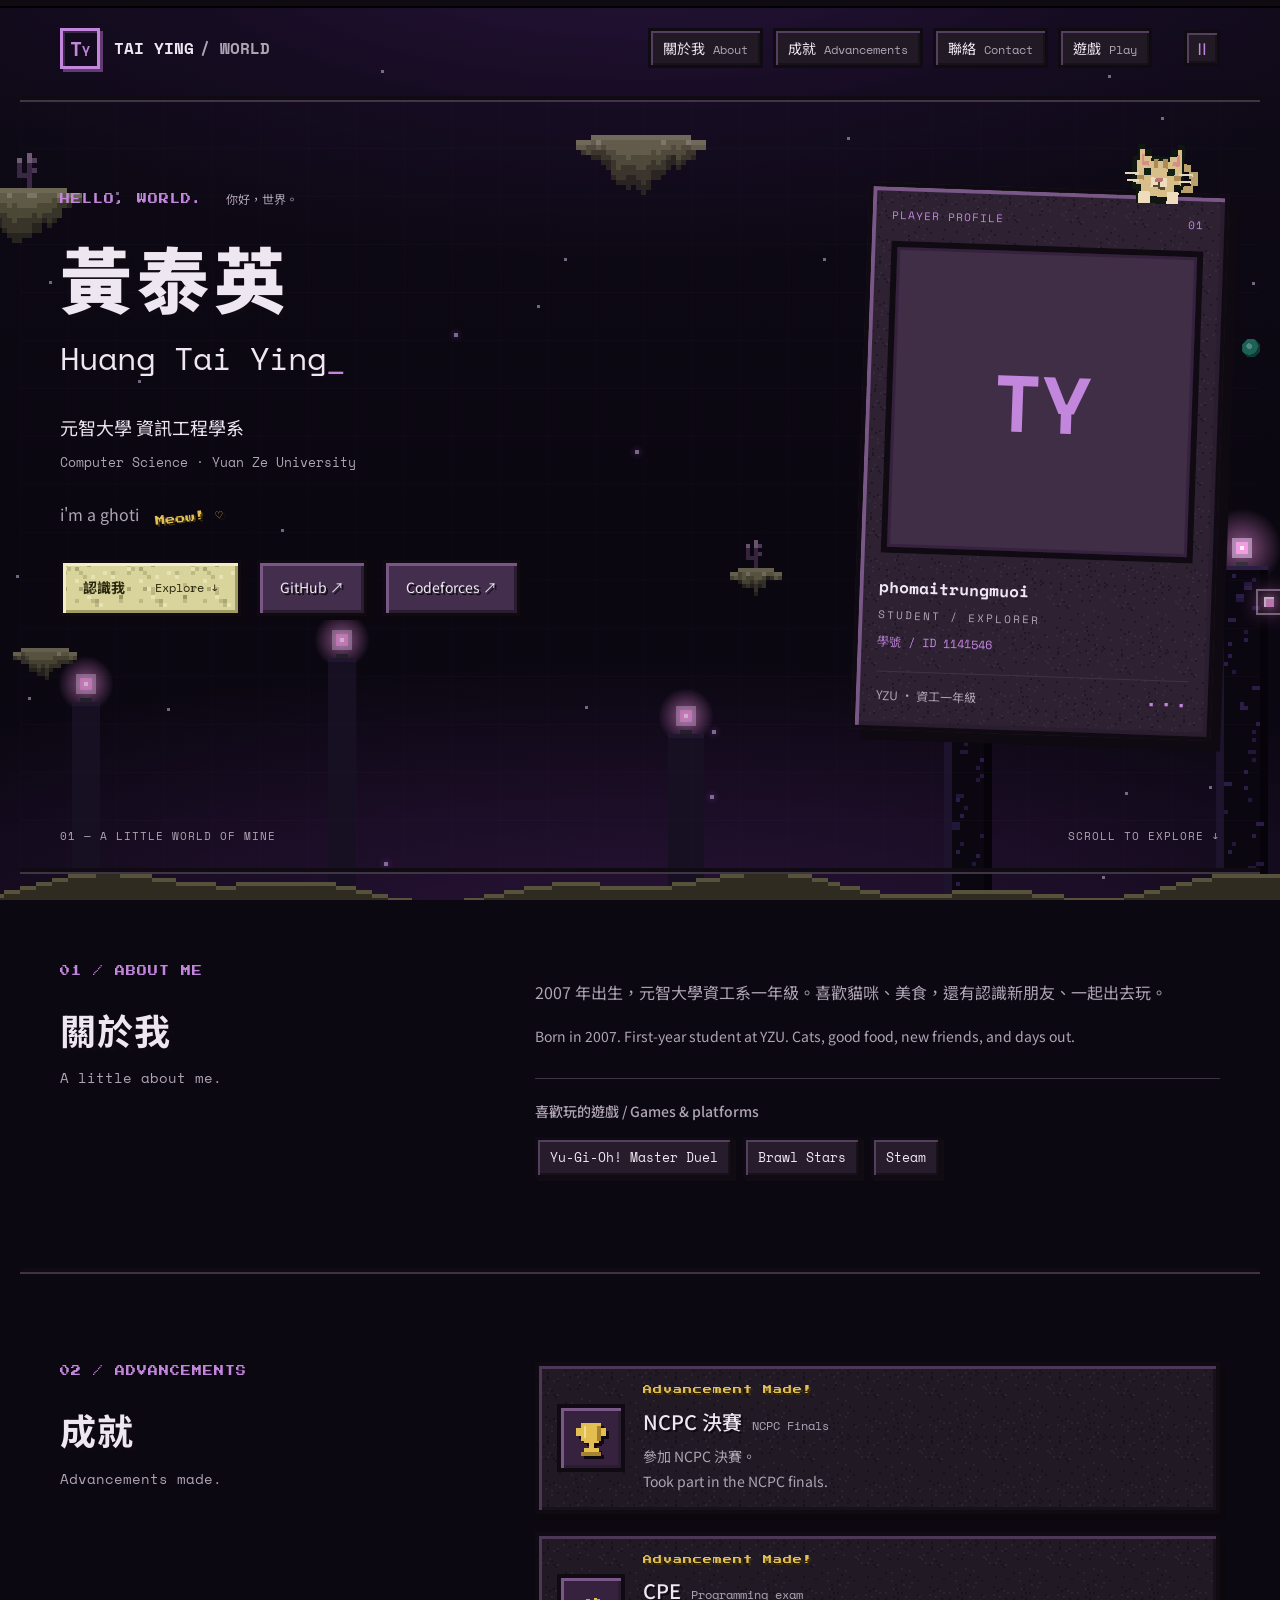
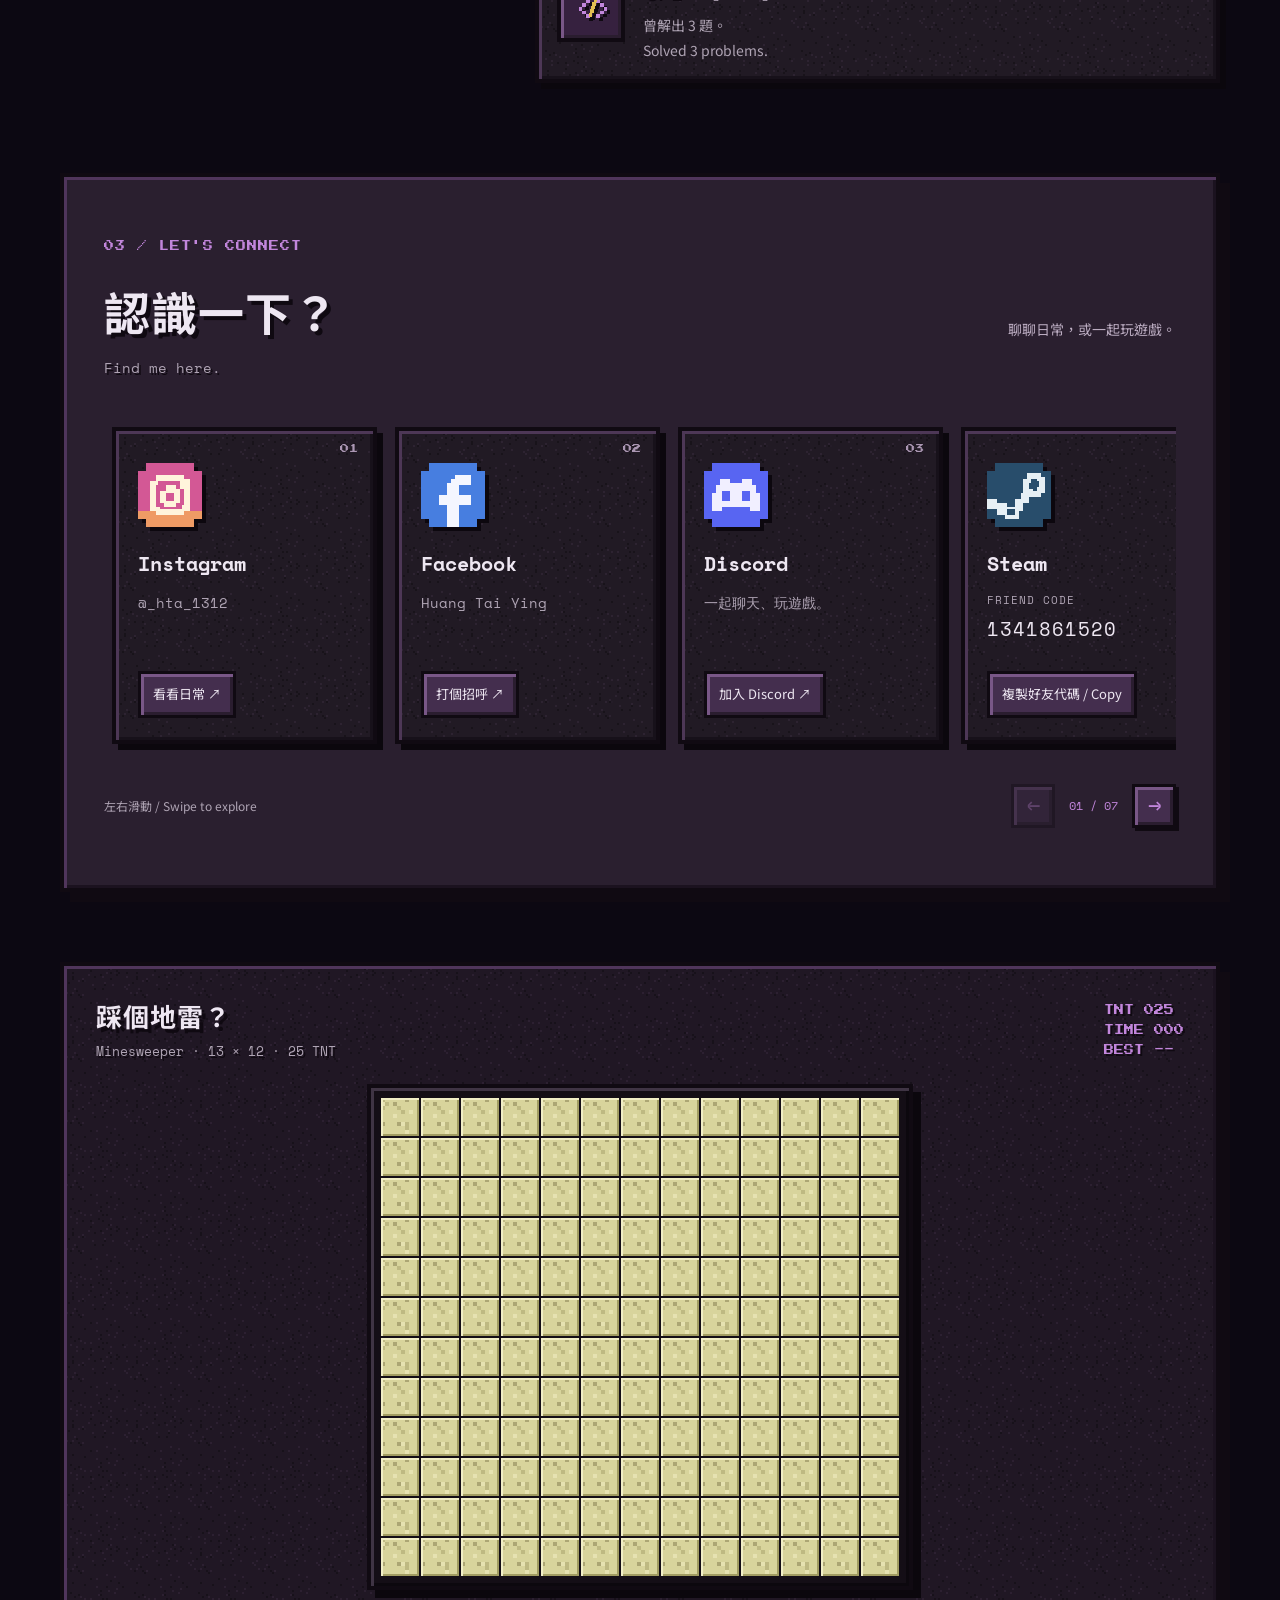
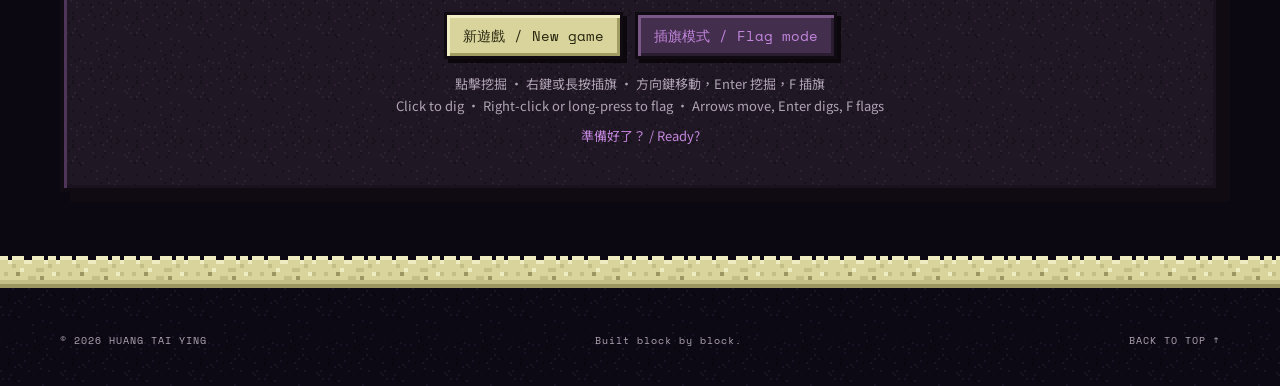
==== commit e5eb409a: "Switch the site theme to The End - Replace the repeating green noise background with an End scene: v" ====
--- a/index.html
+++ b/index.html
@@ -3,30 +3,30 @@
 <head>
 <meta charset="utf-8"><meta name="viewport" content="width=device-width,initial-scale=1">
 <meta name="description" content="黃泰英 Huang Tai Ying — 元智大學資訊工程學系學生。貓咪、美食與日常。">
-<meta name="theme-color" content="#141a16"><title>黃泰英 · Tai Ying's World</title>
-<link rel="icon" href="data:image/svg+xml,%3Csvg xmlns='http://www.w3.org/2000/svg' viewBox='0 0 32 32'%3E%3Cpath fill='%23141a16' d='M0 0h32v32H0z'/%3E%3Cpath fill='%239ccc75' d='M6 6h20v6h-7v14h-6V12H6z'/%3E%3C/svg%3E">
+<meta name="theme-color" content="#0c0812"><title>黃泰英 · Tai Ying's World</title>
+<link rel="icon" href="data:image/svg+xml,%3Csvg xmlns='http://www.w3.org/2000/svg' viewBox='0 0 32 32'%3E%3Cpath fill='%230c0812' d='M0 0h32v32H0z'/%3E%3Cpath fill='%23b471d0' d='M6 6h20v6h-7v14h-6V12H6z'/%3E%3C/svg%3E">
 <link rel="stylesheet" href="style.css"><script src="script.js" defer></script><script src="effects.js" defer></script><script src="minesweeper.js" defer></script>
 <style>
 .games-line{margin:28px 0 0;border-top:1px solid var(--line);padding-top:20px}
 .games-line h3{font-size:14px;font-weight:500;margin:0 0 12px;color:var(--muted)}
 .game-tags{display:flex;flex-wrap:wrap;gap:10px;list-style:none;padding:0;margin:0}
-.game-tags li{font:13px/1.5 var(--mono);padding:8px 12px;border:1px solid #4c5a3e;background:#20291e;box-shadow:3px 3px 0 #0c120d;color:var(--text)}
-.contact-carousel{min-width:0}.social-track{display:flex;gap:18px;overflow-x:auto;scroll-snap-type:x mandatory;scroll-padding:8px;overscroll-behavior-x:contain;scrollbar-width:thin;scrollbar-color:#789658 #141a16;padding:10px 8px 22px;cursor:grab;touch-action:pan-x pan-y pinch-zoom}
+.game-tags li{font:13px/1.5 var(--mono);padding:8px 12px;border:1px solid #54395f;background:#261c2b;box-shadow:3px 3px 0 #110b13;color:var(--text)}
+.contact-carousel{min-width:0}.social-track{display:flex;gap:18px;overflow-x:auto;scroll-snap-type:x mandatory;scroll-padding:8px;overscroll-behavior-x:contain;scrollbar-width:thin;scrollbar-color:#855599 #0c0812;padding:10px 8px 22px;cursor:grab;touch-action:pan-x pan-y pinch-zoom}
 .social-track.dragging{cursor:grabbing;scroll-snap-type:none;user-select:none}
-.social-card{flex:0 0 265px;min-width:0;scroll-snap-align:start;position:relative;padding:28px 22px 22px;background:#192219;border:2px solid #46523b;box-shadow:5px 5px 0 #10170f,inset 2px 2px 0 #71825b33;display:flex;flex-direction:column;align-items:flex-start;transition:transform .2s,border-color .2s}
-.social-card:hover,.social-card:focus-within{border-color:var(--green);transform:translateY(-3px)}.slot-number{position:absolute;right:15px;top:13px;font:12px var(--mono);color:#a4b298}
-.pixel-app{width:64px;height:64px;display:block;margin:4px 0 22px;filter:drop-shadow(4px 4px 0 #080d09)}
+.social-card{flex:0 0 265px;min-width:0;scroll-snap-align:start;position:relative;padding:28px 22px 22px;background:#201724;border:2px solid #4d3756;box-shadow:5px 5px 0 #150e18,inset 2px 2px 0 #77598433;display:flex;flex-direction:column;align-items:flex-start;transition:transform .2s,border-color .2s}
+.social-card:hover,.social-card:focus-within{border-color:var(--accent);transform:translateY(-3px)}.slot-number{position:absolute;right:15px;top:13px;font:12px var(--mono);color:#ab97b3}
+.pixel-app{width:64px;height:64px;display:block;margin:4px 0 22px;filter:drop-shadow(4px 4px 0 #0c070e)}
 .pixel-app svg{width:100%;height:100%;display:block;image-rendering:pixelated}
 .social-card h3{font:700 20px var(--mono);margin:0 0 12px}
 .social-card p{font:14px/1.9 var(--mono);color:var(--muted);margin:0 0 24px;min-height:54px;overflow-wrap:anywhere;max-width:100%}
 .social-card p a:hover{text-decoration:underline}.friend-caption{font-size:11px;letter-spacing:1px;display:block}.friend-code{font-size:19px;color:var(--text);letter-spacing:1px}
-.social-card .slot-action{margin-top:auto;background:#2c3b25;color:var(--green);border:1px solid #65784c;padding:10px 12px;font-size:13px;line-height:1.6;text-align:left;min-height:44px;max-width:100%;text-decoration:none}
-.social-card .slot-action:hover{background:#3c512f}.rail-controls{display:flex;justify-content:space-between;align-items:center;gap:16px;margin-top:18px}.rail-controls>span{font-size:12px;color:var(--muted)}
-.rail-nav{display:flex;align-items:center;gap:14px;flex-shrink:0}.rail-nav[hidden]{display:none}.rail-nav button{width:44px;height:44px;border:1px solid #718455;background:#192219;color:var(--green);box-shadow:3px 3px 0 #0b110c;font:22px var(--mono)}.rail-nav button:disabled{opacity:.35;cursor:default;box-shadow:none}.rail-nav span{font:12px var(--mono);color:var(--green)}
+.social-card .slot-action{margin-top:auto;background:#36213f;color:var(--accent);border:1px solid #6c4a7a;padding:10px 12px;font-size:13px;line-height:1.6;text-align:left;min-height:44px;max-width:100%;text-decoration:none}
+.social-card .slot-action:hover{background:#492957}.rail-controls{display:flex;justify-content:space-between;align-items:center;gap:16px;margin-top:18px}.rail-controls>span{font-size:12px;color:var(--muted)}
+.rail-nav{display:flex;align-items:center;gap:14px;flex-shrink:0}.rail-nav[hidden]{display:none}.rail-nav button{width:44px;height:44px;border:1px solid #775386;background:#201724;color:var(--accent);box-shadow:3px 3px 0 #100a12;font:22px var(--mono)}.rail-nav button:disabled{opacity:.35;cursor:default;box-shadow:none}.rail-nav span{font:12px var(--mono);color:var(--accent)}
 @media(max-width:580px){.social-card{flex-basis:82%;padding:24px 18px 18px}.rail-controls{flex-wrap:wrap}.rail-controls>span{width:100%}.rail-nav{margin-left:auto}.contact-heading{margin-bottom:20px}}
 
 .profile{position:relative}.peek-cat{position:absolute;right:24px;top:-37px;width:58px;height:44px;z-index:2;image-rendering:pixelated;animation:cat-peek 7s steps(2,end) infinite;transform-origin:bottom}
-.profile:hover .peek-cat{animation-play-state:paused}.student-id{display:block;font:12px/1.8 var(--mono);color:var(--green);margin-top:8px}
+.profile:hover .peek-cat{animation-play-state:paused}.student-id{display:block;font:12px/1.8 var(--mono);color:var(--accent);margin-top:8px}
 @keyframes cat-peek{0%,65%,100%{transform:translateY(5px)}70%,90%{transform:translateY(-3px)}}
 @media(max-width:580px){.peek-cat{right:18px}}
 
@@ -34,7 +34,7 @@
 .peek-cat svg{width:100%;height:100%;display:block;overflow:visible}.cat-tail{transform-origin:27px 23px;animation:tail-sway 2.4s steps(3,end) infinite}
 .cat-eyes{transform-origin:14px 13px;animation:cat-blink 5s steps(1,end) infinite}
 .peek-cat.petted{animation:cat-hop .45s steps(4,end) 2}.peek-cat.petted .cat-eyes{transform:scaleY(.25);animation:none}.cat-heart{opacity:0;fill:#db9691}.peek-cat.petted .cat-heart{animation:cat-heart 1.2s steps(5,end)}
-.cat-bubble{position:absolute;right:4px;top:-86px;max-width:180px;padding:3px 9px;background:#b4d88a;color:#172018;font:12px/1.7 var(--mono);border:2px solid #111911;opacity:0;pointer-events:none;transition:opacity .15s}.cat-bubble.show{opacity:1}
+.cat-bubble{position:absolute;right:4px;top:-86px;max-width:180px;padding:3px 9px;background:#c286dc;color:#1e1522;font:12px/1.7 var(--mono);border:2px solid #17101a;opacity:0;pointer-events:none;transition:opacity .15s}.cat-bubble.show{opacity:1}
 @keyframes tail-sway{50%{transform:rotate(10deg)}}@keyframes cat-blink{0%,92%,96%,100%{transform:scaleY(1)}93%,95%{transform:scaleY(.15)}}
 @keyframes cat-hop{50%{transform:translateY(-7px) rotate(-4deg)}}@keyframes cat-heart{10%{opacity:1}100%{opacity:0;transform:translateY(-10px)}}
 @media(prefers-reduced-motion:reduce){.cat-eyes,.cat-tail,.peek-cat.petted,.cat-heart{animation:none!important}.peek-cat.petted .cat-heart{opacity:1}}
@@ -66,7 +66,7 @@
 <section class="section reveal" id="about"><div class="section-title"><p class="eyebrow">01 / ABOUT ME</p><h2>關於我<span>A little about me.</span></h2></div><div class="about-body"><p>2007 年出生，元智大學資工系一年級。喜歡貓咪、美食，還有認識新朋友、一起出去玩。</p><p class="english" lang="en">Born in 2007. First-year student at YZU. Cats, good food, new friends, and days out.</p><div class="games-line"><h3>喜歡玩的遊戲 / Games &amp; platforms</h3><ul class="game-tags"><li>Yu-Gi-Oh! Master Duel</li><li>Brawl Stars</li><li>Steam</li></ul></div></div></section>
 <section class="section reveal" id="achievements"><div class="section-title"><p class="eyebrow">02 / ADVANCEMENTS</p><h2>成就<span>Advancements made.</span></h2></div><div class="advancement-list">
 <article class="advancement"><span class="adv-icon" aria-hidden="true"><svg viewBox="0 0 32 32" focusable="false" shape-rendering="crispEdges"><path fill="#e3bf52" d="M8 4h16v14h-2v2H10v-2H8zM4 8h4v6H4zM24 8h4v6h-4zM14 20h4v4h-4zM10 24h12v3H10zM8 27h16v3H8z"/><path fill="#f4dc8a" d="M10 6h2v10h-2z"/><path fill="#a8832e" d="M21 6h3v12h-3zM8 27h16v3H8z"/></svg></span><div><p class="adv-label">Advancement Made!</p><h3>NCPC 決賽<small>NCPC Finals</small></h3><p>參加 NCPC 決賽。<br><span lang="en">Took part in the NCPC finals.</span></p></div></article>
-<article class="advancement"><span class="adv-icon" aria-hidden="true"><svg viewBox="0 0 32 32" focusable="false" shape-rendering="crispEdges"><path fill="#b4d88a" d="M12 9h3v3h-3zM9 12h3v3H9zM6 15h3v3H6zM9 18h3v3H9zM12 21h3v3h-3zM20 9h3v3h-3zM23 12h3v3h-3zM26 15h3v3h-3zM23 18h3v3h-3zM20 21h3v3h-3z"/><path fill="#e3bf52" d="M18 8h3v3h-3zM17 11h3v3h-3zM16 14h3v3h-3zM15 17h3v3h-3zM14 20h3v3h-3z"/></svg></span><div><p class="adv-label">Advancement Made!</p><h3>CPE<small>Programming exam</small></h3><p>曾解出 3 題。<br><span lang="en">Solved 3 problems.</span></p></div></article>
+<article class="advancement"><span class="adv-icon" aria-hidden="true"><svg viewBox="0 0 32 32" focusable="false" shape-rendering="crispEdges"><path fill="#c286dc" d="M12 9h3v3h-3zM9 12h3v3H9zM6 15h3v3H6zM9 18h3v3H9zM12 21h3v3h-3zM20 9h3v3h-3zM23 12h3v3h-3zM26 15h3v3h-3zM23 18h3v3h-3zM20 21h3v3h-3z"/><path fill="#e3bf52" d="M18 8h3v3h-3zM17 11h3v3h-3zM16 14h3v3h-3zM15 17h3v3h-3zM14 20h3v3h-3z"/></svg></span><div><p class="adv-label">Advancement Made!</p><h3>CPE<small>Programming exam</small></h3><p>曾解出 3 題。<br><span lang="en">Solved 3 problems.</span></p></div></article>
 </div></section>
 <section class="contact reveal" id="contact" aria-labelledby="contact-title">
 <p class="eyebrow">03 / LET'S CONNECT</p>
@@ -78,8 +78,8 @@
 <article class="social-card" role="group" aria-label="3 / 7 — Discord"><span class="slot-number">03</span><span class="pixel-app discord"><svg viewBox="0 0 32 32" aria-hidden="true" focusable="false" shape-rendering="crispEdges"><path fill="#5865f2" d="M4 0h24v4h4v24h-4v4H4v-4H0V4h4z"/><path fill="#f1efff" d="M8 8h5v2h6V8h5v3h2v4h2v9h-5v-2H9v2H4v-9h2v-4h2z"/><path fill="#5865f2" d="M9 14h4v5H9zm10 0h4v5h-4zM12 23h8v2h-8z"/></svg></span><h3>Discord</h3><p>一起聊天、玩遊戲。</p><a class="slot-action" href="https://discord.gg/tUbKAQcD" target="_blank" rel="noopener noreferrer">加入 Discord ↗</a></article>
 <article class="social-card" role="group" aria-label="4 / 7 — Steam"><span class="slot-number">04</span><span class="pixel-app steam"><svg viewBox="0 0 32 32" aria-hidden="true" focusable="false" shape-rendering="crispEdges"><path fill="#284d6b" d="M4 0h24v4h4v24h-4v4H4v-4H0V4h4z"/><path fill="#e6eff4" d="M20 5h7v2h2v8h-2v2h-6v-2h-3V8h2zm2 3v2h-1v3h2v1h2v-2h1V9h-1V8zM0 18h5v2h5v2h4v-4h3v-3h4v5h-3v4h-2v4H9v-2H5v-3H0z"/><path fill="#284d6b" d="M10 23h4v3h-4z"/></svg></span><h3>Steam</h3><p><span class="friend-caption">FRIEND CODE</span><span class="friend-code">1341861520</span></p><button class="slot-action" type="button" id="copy-steam">複製好友代碼 / Copy</button></article>
 <article class="social-card" role="group" aria-label="5 / 7 — Codeforces"><span class="slot-number">05</span><span class="pixel-app cf"><svg viewBox="0 0 32 32" aria-hidden="true" focusable="false" shape-rendering="crispEdges"><path fill="#26324a" d="M4 0h24v4h4v24h-4v4H4v-4H0V4h4z"/><path fill="#f5c542" d="M5 14h6v13H5z"/><path fill="#4d8fe6" d="M13 5h6v22h-6z"/><path fill="#e5534b" d="M21 11h6v16h-6z"/></svg></span><h3>Codeforces</h3><p>asdfvsdfas</p><a class="slot-action" href="https://codeforces.com/profile/asdfvsdfas" target="_blank" rel="noopener noreferrer">看看我的解題 ↗</a></article>
-<article class="social-card" role="group" aria-label="6 / 7 — Email"><span class="slot-number">06</span><span class="pixel-app mail"><svg viewBox="0 0 32 32" aria-hidden="true" focusable="false" shape-rendering="crispEdges"><path fill="#8ba668" d="M4 0h24v4h4v24h-4v4H4v-4H0V4h4z"/><path fill="#faf2d5" d="M5 8h22v17H5zm3 3v2h3v2h3v2h4v-2h3v-2h3v-2zm0 6v5h16v-5h-3v2h-3v2h-4v-2h-3v-2z"/></svg></span><h3>Email</h3><p><a href="mailto:phomaitrungmuoi@gmail.com">phomaitrungmuoi@gmail.com</a></p><button class="slot-action copy" data-copy="phomaitrungmuoi@gmail.com" type="button">複製信箱 / Copy</button></article>
-<article class="social-card" role="group" aria-label="7 / 7 — YZU Mail"><span class="slot-number">07</span><span class="pixel-app mail"><svg viewBox="0 0 32 32" aria-hidden="true" focusable="false" shape-rendering="crispEdges"><path fill="#8ba668" d="M4 0h24v4h4v24h-4v4H4v-4H0V4h4z"/><path fill="#faf2d5" d="M5 8h22v17H5zm3 3v2h3v2h3v2h4v-2h3v-2h3v-2zm0 6v5h16v-5h-3v2h-3v2h-4v-2h-3v-2z"/></svg></span><h3>YZU Mail</h3><p><a href="mailto:s1141546@yzu.edu.tw">s1141546@yzu.edu.tw</a></p><button class="slot-action copy" data-copy="s1141546@yzu.edu.tw" type="button">複製信箱 / Copy</button></article>
+<article class="social-card" role="group" aria-label="6 / 7 — Email"><span class="slot-number">06</span><span class="pixel-app mail"><svg viewBox="0 0 32 32" aria-hidden="true" focusable="false" shape-rendering="crispEdges"><path fill="#9565a9" d="M4 0h24v4h4v24h-4v4H4v-4H0V4h4z"/><path fill="#faf2d5" d="M5 8h22v17H5zm3 3v2h3v2h3v2h4v-2h3v-2h3v-2zm0 6v5h16v-5h-3v2h-3v2h-4v-2h-3v-2z"/></svg></span><h3>Email</h3><p><a href="mailto:phomaitrungmuoi@gmail.com">phomaitrungmuoi@gmail.com</a></p><button class="slot-action copy" data-copy="phomaitrungmuoi@gmail.com" type="button">複製信箱 / Copy</button></article>
+<article class="social-card" role="group" aria-label="7 / 7 — YZU Mail"><span class="slot-number">07</span><span class="pixel-app mail"><svg viewBox="0 0 32 32" aria-hidden="true" focusable="false" shape-rendering="crispEdges"><path fill="#9565a9" d="M4 0h24v4h4v24h-4v4H4v-4H0V4h4z"/><path fill="#faf2d5" d="M5 8h22v17H5zm3 3v2h3v2h3v2h4v-2h3v-2h3v-2zm0 6v5h16v-5h-3v2h-3v2h-4v-2h-3v-2z"/></svg></span><h3>YZU Mail</h3><p><a href="mailto:s1141546@yzu.edu.tw">s1141546@yzu.edu.tw</a></p><button class="slot-action copy" data-copy="s1141546@yzu.edu.tw" type="button">複製信箱 / Copy</button></article>
 </div>
 <div class="rail-controls"><span id="swipe-hint">左右滑動 / Swipe to explore</span><div class="rail-nav" hidden><button id="social-prev" type="button" aria-label="上一張 / Previous" aria-controls="social-track">←</button><span id="social-position" aria-live="polite" aria-atomic="true">01 / 07</span><button id="social-next" type="button" aria-label="下一張 / Next" aria-controls="social-track">→</button></div></div>
 </div></section>
--- a/style.css
+++ b/style.css
@@ -1,2 +1,2 @@
 @import url('https://fonts.googleapis.com/css2?family=Noto+Sans+TC:wght@400;500;600;700;800;900&family=Space+Mono:wght@400;700&display=swap');
-:root{color-scheme:dark;--bg:#141a16;--panel:#1e2720;--line:#364237;--text:#f0f1e7;--muted:#a9b3a5;--green:#b4d88a;--mono:'Space Mono',monospace}*{box-sizing:border-box}html{scroll-behavior:smooth;scroll-padding-top:100px}body{margin:0;background:var(--bg);color:var(--text);font:16px/1.85 'Noto Sans TC',sans-serif}a{color:inherit;text-decoration:none}button{font:inherit;cursor:pointer}a,button{-webkit-tap-highlight-color:transparent}a:focus-visible,button:focus-visible{outline:3px solid var(--green);outline-offset:5px}::selection{background:var(--green);color:var(--bg)}header,main,footer{max-width:1240px;margin:auto}header{height:100px;display:flex;align-items:center;gap:32px;padding:0 40px;border-bottom:1px solid var(--line)}.brand{font:700 16px var(--mono);display:flex;align-items:center;white-space:nowrap}.brand-world{color:var(--muted);padding-left:6px}.mark{font-size:20px;color:var(--green);border:2px solid var(--green);padding:3px 7px;margin-right:14px;box-shadow:3px 3px 0 #526a42}.mark span{font-size:13px}nav{display:flex;gap:28px;margin-left:auto}nav a{font-size:14px}nav small{font:12px var(--mono);color:var(--muted);margin-left:5px}nav a:hover{color:var(--green)}.motion{color:var(--green);border:1px solid var(--line);background:transparent;width:36px;height:36px;line-height:1}.hero{min-height:710px;padding:88px 40px 24px;display:grid;grid-template-columns:1.4fr 1fr;gap:65px;position:relative;background-image:linear-gradient(#a9c78e06 1px,transparent 1px),linear-gradient(90deg,#a9c78e06 1px,transparent 1px);background-size:48px 48px}.eyebrow{font:12px/1.6 var(--mono);letter-spacing:2px;color:var(--green);margin:0 0 24px}.eyebrow span{color:var(--muted);margin-left:12px;letter-spacing:1px}h1{font-size:clamp(50px,5.6vw,76px);line-height:1.18;letter-spacing:5px;margin:0 0 26px;font-weight:900}h1>span{display:block;font:clamp(22px,2.5vw,34px)/1.6 var(--mono);letter-spacing:-1px;margin-top:14px}.cursor{color:var(--green);animation:blink 1.2s steps(2) infinite}.role{font-size:18px;line-height:1.8}.role span{font:13px var(--mono);color:var(--muted)}.intro{color:var(--muted);margin:24px 0 30px;line-height:1.9}.actions{display:flex;gap:16px}.button{display:inline-flex;align-items:center;gap:30px;padding:12px 20px;border:1px solid var(--line);font-size:14px;box-shadow:4px 4px 0 #080c09;transition:transform .2s,box-shadow .2s}.button span{font:12px var(--mono)}.primary{background:var(--green);border-color:var(--green);color:#182016;font-weight:700}.button:hover{transform:translate(-2px,-2px);box-shadow:6px 6px 0 #080c09}.profile{align-self:center;background:#202a21;border:1px solid #59654d;box-shadow:12px 12px 0 #0a100c;transform:rotate(2deg);transition:transform .4s;padding:20px;max-width:360px;width:100%;justify-self:end}.profile:hover{transform:rotate(0deg) translateY(-5px)}.profile-top{display:flex;justify-content:space-between;font:11px var(--mono);letter-spacing:1px;color:var(--green);margin-bottom:18px}.avatar-wrap{position:relative;aspect-ratio:1;background:#354331;border:8px solid #111912;overflow:hidden}.avatar-fallback{position:absolute;inset:0;display:grid;place-items:center;font:700 80px var(--mono);color:var(--green)}.avatar-wrap img{position:relative;width:100%;height:100%;object-fit:cover;display:block;filter:saturate(.7)}.profile-name{font:700 16px var(--mono);margin:22px 0 18px}.profile-name span{display:block;font-size:11px;font-weight:400;letter-spacing:2px;color:var(--muted);margin-top:8px}.profile-bottom{border-top:1px solid var(--line);padding-top:12px;display:flex;justify-content:space-between;font-size:12px;color:var(--muted)}.tiny-blocks{color:var(--green)}.hero-bottom{grid-column:1/-1;display:flex;justify-content:space-between;font:11px var(--mono);letter-spacing:1px;color:var(--muted);padding-top:28px}.section{padding:90px 40px;display:grid;grid-template-columns:1fr 1.65fr;gap:60px;border-top:1px solid var(--line)}h2{font-size:36px;line-height:1.35;letter-spacing:1px;margin:0}h2 span{display:block;font:14px/1.6 var(--mono);letter-spacing:0;color:var(--muted);margin-top:14px}.lead{font-size:26px;font-weight:600;line-height:1.65;margin:0 0 24px}.about-body>p:not(.lead){color:var(--muted)}.english{font-size:14px;line-height:1.9}.cpe{font-size:13px;border-left:2px solid #6b8553;padding-left:14px;margin:25px 0}.interests{display:grid;grid-template-columns:1fr 1fr;gap:12px;margin-top:30px}.interests span{font:12px var(--mono);color:var(--muted);padding:14px 0;border-bottom:1px solid var(--line)}.interests b{font:500 15px 'Noto Sans TC',sans-serif;color:var(--text);margin:0 14px}.muted{color:var(--muted);font-size:14px}.skill{display:flex;gap:25px;padding:24px 0;border-bottom:1px solid var(--line)}.skill:first-child{padding-top:0}.skill-symbol{font:700 20px var(--mono);color:var(--green);background:var(--panel);border:1px solid var(--line);width:64px;height:64px;display:grid;place-items:center;flex-shrink:0}.label{display:block;font:11px/1.7 var(--mono);letter-spacing:1.3px;color:var(--muted)}h3{font-size:20px;font-weight:500;margin:8px 0}.skill p{font-size:14px;color:var(--muted);margin:0}.learning .label{color:var(--green)}.contact{padding:60px 40px;margin:0 40px 70px;border:1px solid #48563a;background:#222d21;box-shadow:8px 8px 0 #0b110c}.contact-heading{display:flex;align-items:center;justify-content:space-between;gap:24px;margin-bottom:38px}.contact-heading h2{font-size:46px}.contact-heading p{color:#b7c0ad;font-size:14px}.contact-grid{display:grid;grid-template-columns:0.8fr 1.3fr 1fr}.contact-link{padding:20px;border:1px solid #48563a;display:flex;align-items:flex-start;flex-direction:column;gap:13px;min-width:0}.contact-link a{font-size:14px;overflow-wrap:anywhere}.contact-link strong{font-size:20px;font-weight:500}.contact-link>span:last-child,.copy{font-size:12px;color:var(--green)}.copy{background:transparent;border:0;padding:0;margin-top:auto}.contact-link a:hover,.copy:hover{text-decoration:underline}a.contact-link:hover{background:#2c3b28}footer{padding:0 40px 36px;display:flex;justify-content:space-between;gap:20px;color:var(--muted);font:10px/1.8 var(--mono);letter-spacing:1px}#particles{position:fixed;inset:0;pointer-events:none;z-index:-1;overflow:hidden}.particle{position:absolute;width:4px;height:4px;background:#a7ca72;opacity:0;animation:drift 12s linear infinite}.skip{position:fixed;left:15px;top:-90px;padding:10px;background:var(--green);color:var(--bg);z-index:10}.skip:focus{top:10px}#toast{position:fixed;bottom:25px;left:50%;transform:translate(-50%,20px);background:var(--green);color:#14200e;padding:10px 22px;font-size:14px;opacity:0;pointer-events:none;transition:.25s;z-index:10}#toast.show{opacity:1;transform:translate(-50%,0)}.js .reveal{opacity:0;transform:translateY(20px);transition:opacity .7s,transform .7s}.js .reveal.visible{opacity:1;transform:none}.paused *{animation-play-state:paused!important}.paused{scroll-behavior:auto}.paused .reveal{transition:none}.paused .reveal{opacity:1;transform:none}@keyframes drift{0%{transform:translateY(100vh);opacity:0}25%,75%{opacity:.3}100%{transform:translateY(-20vh);opacity:0}}@keyframes blink{50%{opacity:0}}@media(min-width:1500px){.hero{min-height:780px}}@media(max-width:850px){header{padding:0 24px;gap:18px}.brand-world,nav small{display:none}nav{gap:18px}.hero{padding:60px 24px 24px;gap:35px;grid-template-columns:1.2fr 1fr}.profile{padding:14px}.profile-name{font-size:12px}.section{padding:65px 24px;gap:30px;grid-template-columns:1fr 1.5fr}.contact{margin:0 24px 55px;padding:32px 24px}.contact-grid{grid-template-columns:1fr}.contact-link{gap:8px}.contact-heading h2{font-size:36px}footer{padding:0 24px 30px}.actions{gap:12px}.button{gap:12px;padding:12px}.profile-top{font-size:9px}}@media(max-width:580px){header{height:80px;padding:0 20px;gap:12px}.brand{font-size:12px}.mark{margin-right:8px;font-size:15px}.mark span{font-size:11px}nav{gap:13px}nav a{font-size:12px}.motion{width:28px;height:28px;flex-shrink:0}.hero{grid-template-columns:1fr;padding:46px 24px 24px;gap:35px}.hero-copy h1{font-size:54px}.profile{justify-self:center;max-width:290px;margin:6px 0 18px}.hero-bottom{gap:20px;font-size:9px;line-height:1.8;padding-top:0}.section{grid-template-columns:1fr;padding:50px 24px;gap:32px}h2{font-size:30px}.lead{font-size:23px}.section-title .eyebrow{margin-bottom:12px}.skill{gap:18px}.skill-symbol{width:50px;height:50px;font-size:16px}.contact{margin:0 16px 40px;padding:30px 20px}.contact-heading{display:block}.contact-heading h2{font-size:34px}.contact-heading p{margin-top:24px}footer{flex-wrap:wrap;font-size:9px}footer>span:nth-child(2){display:none}}@media(prefers-reduced-motion:reduce){html{scroll-behavior:auto}*,*::before,*::after{animation:none!important;transition:none!important}.js .reveal{opacity:1;transform:none}}
+:root{color-scheme:dark;--bg:#0c0812;--panel:#251c29;--line:#3f3444;--text:#eee7f2;--muted:#afa4b4;--accent:#c286dc;--mono:'Space Mono',monospace}*{box-sizing:border-box}html{scroll-behavior:smooth;scroll-padding-top:100px}body{margin:0;background:var(--bg);color:var(--text);font:16px/1.85 'Noto Sans TC',sans-serif}a{color:inherit;text-decoration:none}button{font:inherit;cursor:pointer}a,button{-webkit-tap-highlight-color:transparent}a:focus-visible,button:focus-visible{outline:3px solid var(--accent);outline-offset:5px}::selection{background:var(--accent);color:var(--bg)}header,main,footer{max-width:1240px;margin:auto}header{height:100px;display:flex;align-items:center;gap:32px;padding:0 40px;border-bottom:1px solid var(--line)}.brand{font:700 16px var(--mono);display:flex;align-items:center;white-space:nowrap}.brand-world{color:var(--muted);padding-left:6px}.mark{font-size:20px;color:var(--accent);border:2px solid var(--accent);padding:3px 7px;margin-right:14px;box-shadow:3px 3px 0 #613b71}.mark span{font-size:13px}nav{display:flex;gap:28px;margin-left:auto}nav a{font-size:14px}nav small{font:12px var(--mono);color:var(--muted);margin-left:5px}nav a:hover{color:var(--accent)}.motion{color:var(--accent);border:1px solid var(--line);background:transparent;width:36px;height:36px;line-height:1}.hero{min-height:710px;padding:88px 40px 24px;display:grid;grid-template-columns:1.4fr 1fr;gap:65px;position:relative;background-image:linear-gradient(#b78bca06 1px,transparent 1px),linear-gradient(90deg,#b78bca06 1px,transparent 1px);background-size:48px 48px}.eyebrow{font:12px/1.6 var(--mono);letter-spacing:2px;color:var(--accent);margin:0 0 24px}.eyebrow span{color:var(--muted);margin-left:12px;letter-spacing:1px}h1{font-size:clamp(50px,5.6vw,76px);line-height:1.18;letter-spacing:5px;margin:0 0 26px;font-weight:900}h1>span{display:block;font:clamp(22px,2.5vw,34px)/1.6 var(--mono);letter-spacing:-1px;margin-top:14px}.cursor{color:var(--accent);animation:blink 1.2s steps(2) infinite}.role{font-size:18px;line-height:1.8}.role span{font:13px var(--mono);color:var(--muted)}.intro{color:var(--muted);margin:24px 0 30px;line-height:1.9}.actions{display:flex;gap:16px}.button{display:inline-flex;align-items:center;gap:30px;padding:12px 20px;border:1px solid var(--line);font-size:14px;box-shadow:4px 4px 0 #0b070d;transition:transform .2s,box-shadow .2s}.button span{font:12px var(--mono)}.primary{background:var(--accent);border-color:var(--accent);color:#1e1422;font-weight:700}.button:hover{transform:translate(-2px,-2px);box-shadow:6px 6px 0 #0b070d}.profile{align-self:center;background:#281e2c;border:1px solid #5f4969;box-shadow:12px 12px 0 #0f0911;transform:rotate(2deg);transition:transform .4s;padding:20px;max-width:360px;width:100%;justify-self:end}.profile:hover{transform:rotate(0deg) translateY(-5px)}.profile-top{display:flex;justify-content:space-between;font:11px var(--mono);letter-spacing:1px;color:var(--accent);margin-bottom:18px}.avatar-wrap{position:relative;aspect-ratio:1;background:#3f2e46;border:8px solid #17101a;overflow:hidden}.avatar-fallback{position:absolute;inset:0;display:grid;place-items:center;font:700 80px var(--mono);color:var(--accent)}.avatar-wrap img{position:relative;width:100%;height:100%;object-fit:cover;display:block;filter:saturate(.7)}.profile-name{font:700 16px var(--mono);margin:22px 0 18px}.profile-name span{display:block;font-size:11px;font-weight:400;letter-spacing:2px;color:var(--muted);margin-top:8px}.profile-bottom{border-top:1px solid var(--line);padding-top:12px;display:flex;justify-content:space-between;font-size:12px;color:var(--muted)}.tiny-blocks{color:var(--accent)}.hero-bottom{grid-column:1/-1;display:flex;justify-content:space-between;font:11px var(--mono);letter-spacing:1px;color:var(--muted);padding-top:28px}.section{padding:90px 40px;display:grid;grid-template-columns:1fr 1.65fr;gap:60px;border-top:1px solid var(--line)}h2{font-size:36px;line-height:1.35;letter-spacing:1px;margin:0}h2 span{display:block;font:14px/1.6 var(--mono);letter-spacing:0;color:var(--muted);margin-top:14px}.lead{font-size:26px;font-weight:600;line-height:1.65;margin:0 0 24px}.about-body>p:not(.lead){color:var(--muted)}.english{font-size:14px;line-height:1.9}.cpe{font-size:13px;border-left:2px solid #775088;padding-left:14px;margin:25px 0}.interests{display:grid;grid-template-columns:1fr 1fr;gap:12px;margin-top:30px}.interests span{font:12px var(--mono);color:var(--muted);padding:14px 0;border-bottom:1px solid var(--line)}.interests b{font:500 15px 'Noto Sans TC',sans-serif;color:var(--text);margin:0 14px}.muted{color:var(--muted);font-size:14px}.skill{display:flex;gap:25px;padding:24px 0;border-bottom:1px solid var(--line)}.skill:first-child{padding-top:0}.skill-symbol{font:700 20px var(--mono);color:var(--accent);background:var(--panel);border:1px solid var(--line);width:64px;height:64px;display:grid;place-items:center;flex-shrink:0}.label{display:block;font:11px/1.7 var(--mono);letter-spacing:1.3px;color:var(--muted)}h3{font-size:20px;font-weight:500;margin:8px 0}.skill p{font-size:14px;color:var(--muted);margin:0}.learning .label{color:var(--accent)}.contact{padding:60px 40px;margin:0 40px 70px;border:1px solid #50355b;background:#2a1f2f;box-shadow:8px 8px 0 #100a12}.contact-heading{display:flex;align-items:center;justify-content:space-between;gap:24px;margin-bottom:38px}.contact-heading h2{font-size:46px}.contact-heading p{color:#bbacc1;font-size:14px}.contact-grid{display:grid;grid-template-columns:0.8fr 1.3fr 1fr}.contact-link{padding:20px;border:1px solid #50355b;display:flex;align-items:flex-start;flex-direction:column;gap:13px;min-width:0}.contact-link a{font-size:14px;overflow-wrap:anywhere}.contact-link strong{font-size:20px;font-weight:500}.contact-link>span:last-child,.copy{font-size:12px;color:var(--accent)}.copy{background:transparent;border:0;padding:0;margin-top:auto}.contact-link a:hover,.copy:hover{text-decoration:underline}a.contact-link:hover{background:#37253e}footer{padding:0 40px 36px;display:flex;justify-content:space-between;gap:20px;color:var(--muted);font:10px/1.8 var(--mono);letter-spacing:1px}#particles{position:fixed;inset:0;pointer-events:none;z-index:-1;overflow:hidden}.particle{position:absolute;width:4px;height:4px;background:#b16ece;opacity:0;animation:drift 12s linear infinite}.skip{position:fixed;left:15px;top:-90px;padding:10px;background:var(--accent);color:var(--bg);z-index:10}.skip:focus{top:10px}#toast{position:fixed;bottom:25px;left:50%;transform:translate(-50%,20px);background:var(--accent);color:#1c0b23;padding:10px 22px;font-size:14px;opacity:0;pointer-events:none;transition:.25s;z-index:10}#toast.show{opacity:1;transform:translate(-50%,0)}.js .reveal{opacity:0;transform:translateY(20px);transition:opacity .7s,transform .7s}.js .reveal.visible{opacity:1;transform:none}.paused *{animation-play-state:paused!important}.paused{scroll-behavior:auto}.paused .reveal{transition:none}.paused .reveal{opacity:1;transform:none}@keyframes drift{0%{transform:translateY(100vh);opacity:0}25%,75%{opacity:.3}100%{transform:translateY(-20vh);opacity:0}}@keyframes blink{50%{opacity:0}}@media(min-width:1500px){.hero{min-height:780px}}@media(max-width:850px){header{padding:0 24px;gap:18px}.brand-world,nav small{display:none}nav{gap:18px}.hero{padding:60px 24px 24px;gap:35px;grid-template-columns:1.2fr 1fr}.profile{padding:14px}.profile-name{font-size:12px}.section{padding:65px 24px;gap:30px;grid-template-columns:1fr 1.5fr}.contact{margin:0 24px 55px;padding:32px 24px}.contact-grid{grid-template-columns:1fr}.contact-link{gap:8px}.contact-heading h2{font-size:36px}footer{padding:0 24px 30px}.actions{gap:12px}.button{gap:12px;padding:12px}.profile-top{font-size:9px}}@media(max-width:580px){header{height:80px;padding:0 20px;gap:12px}.brand{font-size:12px}.mark{margin-right:8px;font-size:15px}.mark span{font-size:11px}nav{gap:13px}nav a{font-size:12px}.motion{width:28px;height:28px;flex-shrink:0}.hero{grid-template-columns:1fr;padding:46px 24px 24px;gap:35px}.hero-copy h1{font-size:54px}.profile{justify-self:center;max-width:290px;margin:6px 0 18px}.hero-bottom{gap:20px;font-size:9px;line-height:1.8;padding-top:0}.section{grid-template-columns:1fr;padding:50px 24px;gap:32px}h2{font-size:30px}.lead{font-size:23px}.section-title .eyebrow{margin-bottom:12px}.skill{gap:18px}.skill-symbol{width:50px;height:50px;font-size:16px}.contact{margin:0 16px 40px;padding:30px 20px}.contact-heading{display:block}.contact-heading h2{font-size:34px}.contact-heading p{margin-top:24px}footer{flex-wrap:wrap;font-size:9px}footer>span:nth-child(2){display:none}}@media(prefers-reduced-motion:reduce){html{scroll-behavior:auto}*,*::before,*::after{animation:none!important;transition:none!important}.js .reveal{opacity:1;transform:none}}
--- a/minecraft.css
+++ b/minecraft.css
@@ -1,146 +1,163 @@
 /* ==========================================================================
-   Minecraft theme for Tai Ying's World.
+   The End theme for Tai Ying's World.
    Loaded after style.css and the inline <style>, so it layers on top of them.
-   The palette is unchanged: dark green background, light green accent.
-   Pixel textures are generated SVG data URIs (see gen_tex.py in the build notes).
+   Palette: void black-purple, obsidian panels, lilac accent, end stone blocks.
+   Pixel textures are inline SVG data URIs; the animated scene is built by effects.js.
    ========================================================================== */
 @import url('https://fonts.googleapis.com/css2?family=Press+Start+2P&display=swap');
 
 :root{
   --pixel:'Press Start 2P','Space Mono',monospace;
-  --ink:#0b110c;      /* block outline */
-  --hi:#6f8559;       /* bevel highlight */
-  --lo:#232d1f;       /* bevel shadow */
-  --stone:#1b231c;
+  --ink:#100a12;      /* block outline */
+  --hi:#795787;       /* bevel highlight */
+  --lo:#2a1d2f;       /* bevel shadow */
+  --stone:#211a24;
   --gold:#e3bf52;     /* advancement / splash yellow */
-  --noise:url("data:image/svg+xml,%3Csvg xmlns='http://www.w3.org/2000/svg' viewBox='0 0 16 16' shape-rendering='crispEdges'%3E%3Crect x='10' y='5' width='1' height='1' fill='rgba(180,216,138,.07)'/%3E%3Crect x='7' y='3' width='1' height='1' fill='rgba(0,0,0,.22)'/%3E%3Crect x='14' y='8' width='1' height='1' fill='rgba(0,0,0,.22)'/%3E%3Crect x='8' y='10' width='1' height='1' fill='rgba(180,216,138,.07)'/%3E%3Crect x='6' y='1' width='1' height='1' fill='rgba(0,0,0,.22)'/%3E%3Crect x='0' y='7' width='1' height='1' fill='rgba(180,216,138,.07)'/%3E%3Crect x='3' y='12' width='1' height='1' fill='rgba(180,216,138,.07)'/%3E%3Crect x='12' y='10' width='1' height='1' fill='rgba(180,216,138,.07)'/%3E%3Crect x='6' y='12' width='1' height='1' fill='rgba(180,216,138,.07)'/%3E%3Crect x='8' y='11' width='1' height='1' fill='rgba(180,216,138,.07)'/%3E%3Crect x='9' y='2' width='1' height='1' fill='rgba(180,216,138,.07)'/%3E%3Crect x='6' y='11' width='1' height='1' fill='rgba(180,216,138,.07)'/%3E%3Crect x='4' y='1' width='1' height='1' fill='rgba(0,0,0,.22)'/%3E%3Crect x='11' y='10' width='1' height='1' fill='rgba(180,216,138,.07)'/%3E%3Crect x='7' y='11' width='1' height='1' fill='rgba(180,216,138,.07)'/%3E%3Crect x='2' y='1' width='1' height='1' fill='rgba(180,216,138,.07)'/%3E%3Crect x='9' y='5' width='1' height='1' fill='rgba(0,0,0,.22)'/%3E%3Crect x='5' y='2' width='1' height='1' fill='rgba(180,216,138,.07)'/%3E%3Crect x='4' y='14' width='1' height='1' fill='rgba(180,216,138,.07)'/%3E%3Crect x='6' y='7' width='1' height='1' fill='rgba(0,0,0,.22)'/%3E%3Crect x='5' y='3' width='1' height='1' fill='rgba(180,216,138,.07)'/%3E%3Crect x='5' y='10' width='1' height='1' fill='rgba(0,0,0,.22)'/%3E%3Crect x='15' y='3' width='1' height='1' fill='rgba(180,216,138,.07)'/%3E%3Crect x='9' y='6' width='1' height='1' fill='rgba(180,216,138,.07)'/%3E%3Crect x='0' y='14' width='1' height='1' fill='rgba(180,216,138,.07)'/%3E%3Crect x='6' y='5' width='1' height='1' fill='rgba(180,216,138,.07)'/%3E%3Crect x='10' y='10' width='1' height='1' fill='rgba(180,216,138,.07)'/%3E%3Crect x='11' y='6' width='1' height='1' fill='rgba(0,0,0,.22)'/%3E%3Crect x='11' y='4' width='1' height='1' fill='rgba(180,216,138,.07)'/%3E%3Crect x='2' y='0' width='1' height='1' fill='rgba(0,0,0,.22)'/%3E%3Crect x='2' y='3' width='1' height='1' fill='rgba(180,216,138,.07)'/%3E%3Crect x='3' y='13' width='1' height='1' fill='rgba(180,216,138,.07)'/%3E%3Crect x='5' y='14' width='1' height='1' fill='rgba(0,0,0,.22)'/%3E%3Crect x='4' y='13' width='1' height='1' fill='rgba(180,216,138,.07)'/%3E%3C/svg%3E");
+  --endstone:#d8d49c;--endstone-hi:#f1eec6;--endstone-lo:#a19c62;--endstone-ink:#29260f;
+  --ender:#cf6cf5;    /* portal particles */
+  --noise:url("data:image/svg+xml,%3Csvg xmlns='http://www.w3.org/2000/svg' viewBox='0 0 32 32' shape-rendering='crispEdges'%3E%3Cpath fill='rgba(0,0,0,.28)' d='M2 8h1v1h-1zM3 14h1v1h-1zM3 25h1v1h-1zM4 3h1v1h-1zM4 5h1v1h-1zM4 6h1v1h-1zM4 20h1v1h-1zM5 27h1v1h-1zM6 12h1v1h-1zM7 14h1v1h-1zM7 26h1v1h-1zM8 15h1v1h-1zM9 7h1v1h-1zM9 31h1v1h-1zM10 7h1v1h-1zM10 21h1v1h-1zM13 2h1v1h-1zM13 18h1v1h-1zM13 31h1v1h-1zM15 5h1v1h-1zM15 11h1v1h-1zM17 30h1v1h-1zM18 4h1v1h-1zM18 24h1v1h-1zM18 26h1v1h-1zM19 11h1v1h-1zM19 28h1v1h-1zM19 31h1v1h-1zM20 9h1v1h-1zM21 22h1v1h-1zM21 28h1v1h-1zM22 1h1v1h-1zM23 3h1v1h-1zM23 6h1v1h-1zM23 19h1v1h-1zM25 3h1v1h-1zM26 2h1v1h-1zM26 4h1v1h-1zM27 3h1v1h-1zM27 20h1v1h-1zM29 22h1v1h-1zM29 29h1v1h-1zM31 3h1v1h-1zM31 29h1v1h-1z'/%3E%3Cpath fill='rgba(196,150,232,.07)' d='M0 9h1v1h-1zM1 13h1v1h-1zM3 29h1v1h-1zM4 13h1v1h-1zM5 11h1v1h-1zM6 0h1v1h-1zM6 30h1v1h-1zM7 7h1v1h-1zM8 27h1v1h-1zM9 6h1v1h-1zM9 14h1v1h-1zM10 7h1v1h-1zM10 28h1v1h-1zM12 4h1v1h-1zM13 28h1v1h-1zM14 0h1v1h-1zM14 9h1v1h-1zM16 18h1v1h-1zM16 22h1v1h-1zM17 26h1v1h-1zM19 5h1v1h-1zM20 8h1v1h-1zM21 3h1v1h-1zM21 16h1v1h-1zM22 24h1v1h-1zM23 1h1v1h-1zM23 30h1v1h-1zM24 9h1v1h-1zM25 3h1v1h-1zM25 17h1v1h-1zM25 25h1v1h-1zM26 23h1v1h-1zM30 10h1v1h-1zM30 30h1v1h-1zM31 5h1v1h-1zM31 11h1v1h-1zM31 29h1v1h-1z'/%3E%3C/svg%3E");
+  --endstone-tex:url("data:image/svg+xml,%3Csvg xmlns='http://www.w3.org/2000/svg' viewBox='0 0 16 16' shape-rendering='crispEdges'%3E%3Cpath fill='rgba(96,88,36,.22)' d='M0 0h1v1h-1zM0 2h1v1h-1zM0 14h1v1h-1zM1 1h1v1h-1zM1 12h1v1h-1zM3 9h1v1h-1zM3 12h1v1h-1zM4 2h1v1h-1zM5 3h1v1h-1zM5 15h1v1h-1zM6 6h1v1h-1zM6 7h1v1h-1zM7 9h1v1h-1zM8 10h1v1h-1zM9 15h1v1h-1zM10 14h1v1h-1zM12 2h1v1h-1zM13 2h1v1h-1zM14 5h1v1h-1zM14 6h1v1h-1zM14 8h1v1h-1zM14 9h1v1h-1zM14 14h1v1h-1z'/%3E%3Cpath fill='rgba(255,252,214,.35)' d='M0 1h1v1h-1zM0 13h1v1h-1zM1 15h1v1h-1zM3 4h1v1h-1zM4 13h1v1h-1zM5 6h1v1h-1zM6 8h1v1h-1zM7 3h1v1h-1zM9 10h1v1h-1zM10 2h1v1h-1zM12 3h1v1h-1zM12 12h1v1h-1zM12 13h1v1h-1zM13 2h1v1h-1zM14 6h1v1h-1zM14 15h1v1h-1z'/%3E%3Cpath fill='rgba(70,62,24,.3)' d='M0 6h1v1h-1zM3 1h1v1h-1zM4 6h1v1h-1zM5 12h1v1h-1zM6 0h1v1h-1zM8 9h1v1h-1zM14 8h1v1h-1z'/%3E%3C/svg%3E");
 }
 html{overflow-x:clip}
 body{
   background-color:var(--bg);
-  background-image:var(--noise);
-  background-size:64px 64px;
   image-rendering:pixelated;
   overflow-x:clip;
 }
 
 /* ---------- XP bar (scroll progress) ---------- */
 #xp{position:fixed;left:0;right:0;top:0;height:8px;z-index:20;background:var(--ink);border-bottom:2px solid #000;pointer-events:none}
-#xp i{display:block;width:100%;height:100%;transform-origin:0 50%;transform:scaleX(0);background:#9ccc75;box-shadow:inset 0 2px 0 #d3eaaf,inset 0 -2px 0 #526a42}
+#xp i{display:block;width:100%;height:100%;transform-origin:0 50%;transform:scaleX(0);background:#b471d0;box-shadow:inset 0 2px 0 #d9aced,inset 0 -2px 0 #613b71}
 #xp::after{content:"";position:absolute;inset:0;background:repeating-linear-gradient(90deg,transparent 0 17px,var(--ink) 17px 19px)}
 
 /* ---------- Header: nav links become hotbar slots ---------- */
 header{border-bottom:4px solid var(--ink);box-shadow:0 2px 0 var(--line)}
-.mark{border-width:3px;box-shadow:inset 2px 2px 0 #cfe8ac33,3px 3px 0 #526a42}
+.mark{border-width:3px;box-shadow:inset 2px 2px 0 #d7a9eb33,3px 3px 0 #613b71}
 nav{gap:10px}
-nav a{padding:6px 12px;line-height:1.6;background:var(--stone);border:3px solid var(--ink);box-shadow:inset 2px 2px 0 #4b5b43,inset -2px -2px 0 #121912}
-nav a:hover{background:#2c3b25;color:var(--green)}
-nav a.active{background:#2c3b25;color:var(--green);box-shadow:inset 2px 2px 0 #4b5b43,inset -2px -2px 0 #121912,0 0 0 3px #f0f1e7}
-.motion{border:3px solid var(--ink);background:var(--stone);box-shadow:inset 2px 2px 0 #4b5b43,inset -2px -2px 0 #121912}
-.motion:hover{background:#2c3b25}
+nav a{padding:6px 12px;line-height:1.6;background:var(--stone);border:3px solid var(--ink);box-shadow:inset 2px 2px 0 #553f5f,inset -2px -2px 0 #17111a}
+nav a:hover{background:#36213f;color:var(--accent)}
+nav a.active{background:#36213f;color:var(--accent);box-shadow:inset 2px 2px 0 #553f5f,inset -2px -2px 0 #17111a,0 0 0 3px #eee7f2}
+.motion{border:3px solid var(--ink);background:var(--stone);box-shadow:inset 2px 2px 0 #553f5f,inset -2px -2px 0 #17111a}
+.motion:hover{background:#36213f}
 
 /* ---------- Type: Minecraft drop shadows + pixel labels ---------- */
-h1,h2{text-shadow:4px 4px 0 #0a100c}
-h1>span,h2 span{text-shadow:2px 2px 0 #0a100c}
+h1,h2{text-shadow:4px 4px 0 #0f0911}
+h1>span,h2 span{text-shadow:2px 2px 0 #0f0911}
 .eyebrow{font:10px/1.9 var(--pixel);letter-spacing:1px}
 .eyebrow span{font:12px/1.9 'Noto Sans TC',sans-serif;letter-spacing:0}
 .slot-number{font-family:var(--pixel);font-size:9px}
 
 /* ---------- Hero ---------- */
 .actions{flex-wrap:wrap}
-.button{border:3px solid var(--ink);background:#3a4a32;color:var(--text);box-shadow:inset 3px 3px 0 var(--hi),inset -3px -3px 0 var(--lo),4px 4px 0 #080c09;text-shadow:2px 2px 0 #0a100c}
-.button:hover{background:#465a3b;box-shadow:inset 3px 3px 0 #86a06b,inset -3px -3px 0 var(--lo),6px 6px 0 #080c09}
-.button.primary{background:#8fb766;color:#14200e;text-shadow:none;box-shadow:inset 3px 3px 0 #cfe8ac,inset -3px -3px 0 #5f8444,4px 4px 0 #080c09}
-.button.primary:hover{background:#a2cb78;box-shadow:inset 3px 3px 0 #dff1c2,inset -3px -3px 0 #5f8444,6px 6px 0 #080c09}
+.button{border:3px solid var(--ink);background:#442e4e;color:var(--text);box-shadow:inset 3px 3px 0 var(--hi),inset -3px -3px 0 var(--lo),4px 4px 0 #0b070d;text-shadow:2px 2px 0 #0f0911}
+.button:hover{background:#53365f;box-shadow:inset 3px 3px 0 #9168a3,inset -3px -3px 0 var(--lo),6px 6px 0 #0b070d}
+.button.primary{background:var(--endstone) var(--endstone-tex);background-size:64px 64px;color:var(--endstone-ink);text-shadow:none;box-shadow:inset 3px 3px 0 var(--endstone-hi),inset -3px -3px 0 var(--endstone-lo),4px 4px 0 #0b070d}
+.button.primary:hover{background-color:#e6e3b0;box-shadow:inset 3px 3px 0 #fbf9de,inset -3px -3px 0 var(--endstone-lo),6px 6px 0 #0b070d}
 .splash{display:inline-block;margin-left:16px;vertical-align:middle;white-space:nowrap;font:10px/1.4 var(--pixel);color:var(--gold);text-shadow:2px 2px 0 #3a3012;transform:rotate(-7deg);animation:splash 1s steps(4,end) infinite alternate}
 @keyframes splash{from{transform:rotate(-7deg) scale(1)}to{transform:rotate(-7deg) scale(1.12)}}
-.profile{border:4px solid var(--ink);background:#243023 var(--noise);background-size:64px 64px;box-shadow:inset 4px 4px 0 var(--hi),inset -4px -4px 0 var(--lo),10px 10px 0 #0a100c}
-.avatar-wrap{border:6px solid var(--ink);box-shadow:inset 0 0 0 3px #2c3b25}
+.profile{border:4px solid var(--ink);background:#2d2132 var(--noise);background-size:64px 64px;box-shadow:inset 4px 4px 0 var(--hi),inset -4px -4px 0 var(--lo),10px 10px 0 #0f0911}
+.avatar-wrap{border:6px solid var(--ink);box-shadow:inset 0 0 0 3px #36213f}
 
 /* ---------- Sections ---------- */
 .section{border-top:4px solid var(--ink);box-shadow:inset 0 2px 0 var(--line)}
-.game-tags li{border:3px solid var(--ink);box-shadow:inset 2px 2px 0 #4b5b43,inset -2px -2px 0 #121912,3px 3px 0 #0c120d}
+.game-tags li{border:3px solid var(--ink);box-shadow:inset 2px 2px 0 #553f5f,inset -2px -2px 0 #17111a,3px 3px 0 #110b13}
 
 /* ---------- Advancements ---------- */
 .advancement-list{display:grid;gap:18px;align-content:start}
-.advancement{display:flex;align-items:center;gap:18px;padding:16px 18px;background:var(--stone) var(--noise);background-size:64px 64px;border:4px solid var(--ink);box-shadow:inset 3px 3px 0 #46523b,inset -3px -3px 0 #121912,6px 6px 0 #080c09}
-.adv-icon{flex:0 0 68px;height:68px;display:grid;place-items:center;background:#2c3b25;border:4px solid var(--ink);box-shadow:inset 3px 3px 0 var(--hi),inset -3px -3px 0 var(--lo)}
-.adv-icon svg{width:40px;height:40px;display:block;filter:drop-shadow(3px 3px 0 #0a100c)}
+.advancement{display:flex;align-items:center;gap:18px;padding:16px 18px;background:var(--stone) var(--noise);background-size:64px 64px;border:4px solid var(--ink);box-shadow:inset 3px 3px 0 #4d3756,inset -3px -3px 0 #17111a,6px 6px 0 #0b070d}
+.adv-icon{flex:0 0 68px;height:68px;display:grid;place-items:center;background:#36213f;border:4px solid var(--ink);box-shadow:inset 3px 3px 0 var(--hi),inset -3px -3px 0 var(--lo)}
+.adv-icon svg{width:40px;height:40px;display:block;filter:drop-shadow(3px 3px 0 #0f0911)}
 .advancement>div{min-width:0}
 .adv-label{font:9px/1.8 var(--pixel);color:var(--gold);margin:0 0 4px;letter-spacing:1px;text-shadow:2px 2px 0 #3a3012}
-.advancement h3{margin:0 0 4px;font-size:20px;text-shadow:2px 2px 0 #0a100c}
+.advancement h3{margin:0 0 4px;font-size:20px;text-shadow:2px 2px 0 #0f0911}
 .advancement h3 small{font:12px var(--mono);color:var(--muted);margin-left:10px;text-shadow:none}
 .advancement p:not(.adv-label){margin:0;font-size:14px;line-height:1.8;color:var(--muted)}
 
 /* ---------- Contact cards ---------- */
-.contact{border:4px solid var(--ink);box-shadow:inset 3px 3px 0 #48563a,inset -3px -3px 0 #151d14,10px 10px 0 #0b110c}
-.social-card{border:4px solid var(--ink);background:#1b231c var(--noise);background-size:64px 64px;box-shadow:inset 3px 3px 0 #46523b,inset -3px -3px 0 #121912,6px 6px 0 #080c09}
-.social-card:hover,.social-card:focus-within{border-color:var(--ink);box-shadow:inset 3px 3px 0 #789658,inset -3px -3px 0 #121912,6px 6px 0 #080c09}
-.social-card .slot-action{border:3px solid var(--ink);background:#3a4a32;color:var(--text);box-shadow:inset 3px 3px 0 var(--hi),inset -3px -3px 0 var(--lo)}
-.social-card .slot-action:hover{background:#465a3b;color:var(--green)}
-.rail-nav button{border:3px solid var(--ink);background:#3a4a32;box-shadow:inset 3px 3px 0 var(--hi),inset -3px -3px 0 var(--lo),3px 3px 0 #0b110c}
+.contact{border:4px solid var(--ink);box-shadow:inset 3px 3px 0 #50355b,inset -3px -3px 0 #1b121f,10px 10px 0 #100a12}
+.social-card{border:4px solid var(--ink);background:#211a24 var(--noise);background-size:64px 64px;box-shadow:inset 3px 3px 0 #4d3756,inset -3px -3px 0 #17111a,6px 6px 0 #0b070d}
+.social-card:hover,.social-card:focus-within{border-color:var(--ink);box-shadow:inset 3px 3px 0 #855599,inset -3px -3px 0 #17111a,6px 6px 0 #0b070d}
+.social-card .slot-action{border:3px solid var(--ink);background:#442e4e;color:var(--text);box-shadow:inset 3px 3px 0 var(--hi),inset -3px -3px 0 var(--lo)}
+.social-card .slot-action:hover{background:#53365f;color:var(--accent)}
+.rail-nav button{border:3px solid var(--ink);background:#442e4e;box-shadow:inset 3px 3px 0 var(--hi),inset -3px -3px 0 var(--lo),3px 3px 0 #100a12}
 .rail-nav button:disabled{box-shadow:inset 3px 3px 0 var(--hi),inset -3px -3px 0 var(--lo)}
 
 /* ---------- Arcade: Minesweeper 13 x 12 ---------- */
-.arcade{margin:0 40px 64px;padding:32px;border:4px solid var(--ink);background:#192219 var(--noise);background-size:64px 64px;box-shadow:inset 3px 3px 0 #48563a,inset -3px -3px 0 #151d14,10px 10px 0 #0b110c}
+.arcade{margin:0 40px 64px;padding:32px;border:4px solid var(--ink);background:#201724 var(--noise);background-size:64px 64px;box-shadow:inset 3px 3px 0 #50355b,inset -3px -3px 0 #1b121f,10px 10px 0 #100a12}
 .arcade-top{display:flex;justify-content:space-between;align-items:center;gap:16px;margin-bottom:22px}
 .arcade h2{font-size:26px}
 .arcade h2 span{font-size:13px;margin-top:8px}
-.arcade-score{font:10px/2 var(--pixel);color:var(--green);white-space:nowrap;text-shadow:2px 2px 0 #0a100c}
+.arcade-score{font:10px/2 var(--pixel);color:var(--accent);white-space:nowrap;text-shadow:2px 2px 0 #0f0911}
 .game-wrap{max-width:640px;margin:auto}
-.ms-frame{--chrome:196px;width:max-content;max-width:100%;margin:0 auto;padding:10px;background:#0f150f;border:4px solid var(--ink);box-shadow:inset 3px 3px 0 #364237,inset -3px -3px 0 #090d0a,8px 8px 0 #080c09}
-.ms-frame.won{box-shadow:inset 3px 3px 0 #364237,inset -3px -3px 0 #090d0a,0 0 0 4px var(--green),8px 8px 0 #080c09}
+.ms-frame{--chrome:196px;width:max-content;max-width:100%;margin:0 auto;padding:10px;background:#140e16;border:4px solid var(--ink);box-shadow:inset 3px 3px 0 #3f3444,inset -3px -3px 0 #0c080e,8px 8px 0 #0b070d}
+.ms-frame.won{box-shadow:inset 3px 3px 0 #3f3444,inset -3px -3px 0 #0c080e,0 0 0 4px var(--accent),8px 8px 0 #0b070d}
 .ms-frame.lost{animation:ms-shake .4s steps(6,end)}
 @keyframes ms-shake{20%{transform:translateX(-5px)}40%{transform:translateX(5px)}60%{transform:translateX(-3px)}80%{transform:translateX(3px)}}
 .ms-board{--cell:min(38px,calc((100vw - var(--chrome)) / 13));display:grid;grid-template-columns:repeat(13,var(--cell));grid-auto-rows:var(--cell);gap:2px;user-select:none;-webkit-user-select:none;-webkit-touch-callout:none;touch-action:manipulation}
 .cell{position:relative;display:grid;place-items:center;min-width:0;padding:0;border:0;border-radius:0;cursor:pointer;color:var(--text);
   font:400 calc(var(--cell) * .42)/1 var(--pixel);
-  background:#789658 var(--noise);background-size:64px 64px;
-  box-shadow:inset 2px 2px 0 #9ccc75,inset -2px -2px 0 #526a42}
-.cell:hover:not(.open){background-color:#86a864}
-.cell:focus-visible{outline:3px solid #f0f1e7;outline-offset:-3px;z-index:1}
-.cell.open{cursor:default;background:#161d17;box-shadow:inset 1px 1px 0 #0b110c,inset -1px -1px 0 #202a21;text-shadow:1px 1px 0 #000}
+  background:var(--endstone) var(--endstone-tex);background-size:64px 64px;
+  box-shadow:inset 2px 2px 0 var(--endstone-hi),inset -2px -2px 0 var(--endstone-lo)}
+.cell:hover:not(.open){background-color:#e6e3b0}
+.cell:focus-visible{outline:3px solid #6b2391;outline-offset:-3px;z-index:1}
+.cell.open:focus-visible{outline-color:#e9c6ff}
+.cell.open{cursor:default;background:#120c18;box-shadow:inset 1px 1px 0 #08050b,inset -1px -1px 0 #261c2e;text-shadow:1px 1px 0 #000}
 .cell.n1{color:#6ec1ff}.cell.n2{color:#8fd56b}.cell.n3{color:#ff7d6e}.cell.n4{color:#b48cff}
 .cell.n5{color:#ffb36b}.cell.n6{color:#5fd6c8}.cell.n7{color:#e9e9e9}.cell.n8{color:#9a9a9a}
-.cell.flag{background-image:url("data:image/svg+xml,%3Csvg xmlns='http://www.w3.org/2000/svg' viewBox='0 0 12 12' shape-rendering='crispEdges'%3E%3Crect x='3' y='1' width='1' height='9' fill='%23bca06b'/%3E%3Crect x='1' y='10' width='6' height='1' fill='%238d7650'/%3E%3Crect x='4' y='1' width='6' height='1' fill='%23ec8a7e'/%3E%3Crect x='4' y='2' width='6' height='3' fill='%23d75d50'/%3E%3Crect x='4' y='5' width='4' height='1' fill='%23d75d50'/%3E%3Crect x='4' y='5' width='2' height='1' fill='%238f342e'/%3E%3Crect x='8' y='5' width='2' height='0' fill='%238f342e'/%3E%3Crect x='4' y='6' width='2' height='0' fill='%238f342e'/%3E%3C/svg%3E"),var(--noise);background-size:72% 72%,64px 64px;background-repeat:no-repeat,repeat;background-position:center,0 0;image-rendering:pixelated}
+.cell.flag{background-image:url("data:image/svg+xml,%3Csvg xmlns='http://www.w3.org/2000/svg' viewBox='0 0 12 12' shape-rendering='crispEdges'%3E%3Crect x='3' y='1' width='1' height='9' fill='%23bca06b'/%3E%3Crect x='1' y='10' width='6' height='1' fill='%238d7650'/%3E%3Crect x='4' y='1' width='6' height='1' fill='%23ec8a7e'/%3E%3Crect x='4' y='2' width='6' height='3' fill='%23d75d50'/%3E%3Crect x='4' y='5' width='4' height='1' fill='%23d75d50'/%3E%3Crect x='4' y='5' width='2' height='1' fill='%238f342e'/%3E%3Crect x='8' y='5' width='2' height='0' fill='%238f342e'/%3E%3Crect x='4' y='6' width='2' height='0' fill='%238f342e'/%3E%3C/svg%3E"),var(--endstone-tex);background-size:72% 72%,64px 64px;background-repeat:no-repeat,repeat;background-position:center,0 0;image-rendering:pixelated}
 .cell.mine{background:#2a1a17 url("data:image/svg+xml,%3Csvg xmlns='http://www.w3.org/2000/svg' viewBox='0 0 12 12' shape-rendering='crispEdges'%3E%3Crect x='0' y='1' width='12' height='10' fill='%234a1512'/%3E%3Crect x='1' y='2' width='10' height='8' fill='%23d75d50'/%3E%3Crect x='1' y='2' width='10' height='1' fill='%23ec8a7e'/%3E%3Crect x='1' y='9' width='10' height='1' fill='%238f342e'/%3E%3Crect x='1' y='4' width='10' height='4' fill='%23efe5cd'/%3E%3Crect x='1' y='4' width='10' height='1' fill='%23fff8e4'/%3E%3Crect x='1' y='7' width='10' height='1' fill='%23d6c9a6'/%3E%3Crect x='2' y='5' width='2' height='1' fill='%233a2a22'/%3E%3Crect x='5' y='5' width='2' height='1' fill='%233a2a22'/%3E%3Crect x='8' y='5' width='2' height='1' fill='%233a2a22'/%3E%3Crect x='2.5' y='6' width='1' height='1' fill='%233a2a22'/%3E%3Crect x='5.5' y='6' width='1' height='1' fill='%233a2a22'/%3E%3Crect x='8.5' y='6' width='1' height='1' fill='%233a2a22'/%3E%3Crect x='5' y='0' width='2' height='1' fill='%23bca06b'/%3E%3Crect x='6' y='0' width='1' height='1' fill='%23e3bf52'/%3E%3C/svg%3E") center/78% 78% no-repeat;cursor:default;image-rendering:pixelated}
 .cell.boom{background-color:#8f342e}
 .cell.wrong::after{content:"\00d7";position:absolute;inset:0;display:grid;place-items:center;color:#ff7d6e;font:700 calc(var(--cell) * .9)/1 var(--mono);text-shadow:2px 2px 0 #000}
 .game-actions{display:flex;gap:12px;align-items:center;justify-content:center;flex-wrap:wrap;margin:22px 0 14px}
-.game-actions button{font:14px/1.5 var(--mono);min-height:44px;padding:10px 16px;border:3px solid var(--ink);background:#8fb766;color:#152010;box-shadow:inset 3px 3px 0 #cfe8ac,inset -3px -3px 0 #5f8444,4px 4px 0 #080c09}
-.game-actions button:hover{background:#a2cb78}
-.game-actions button.secondary{background:#3a4a32;color:var(--green);box-shadow:inset 3px 3px 0 var(--hi),inset -3px -3px 0 var(--lo),4px 4px 0 #080c09}
-.game-actions button.secondary[aria-pressed="true"]{background:#b4d88a;color:#152010;box-shadow:inset 3px 3px 0 #dff1c2,inset -3px -3px 0 #5f8444,4px 4px 0 #080c09}
+.game-actions button{font:14px/1.5 var(--mono);min-height:44px;padding:10px 16px;border:3px solid var(--ink);background:var(--endstone);color:var(--endstone-ink);box-shadow:inset 3px 3px 0 var(--endstone-hi),inset -3px -3px 0 var(--endstone-lo),4px 4px 0 #0b070d}
+.game-actions button:hover{background:#e6e3b0}
+.game-actions button.secondary{background:#442e4e;color:var(--accent);box-shadow:inset 3px 3px 0 var(--hi),inset -3px -3px 0 var(--lo),4px 4px 0 #0b070d}
+.game-actions button.secondary[aria-pressed="true"]{background:#c286dc;color:#1c0d23;box-shadow:inset 3px 3px 0 #e4c0f3,inset -3px -3px 0 #724187,4px 4px 0 #0b070d}
 .game-hint,#ms-status{text-align:center;font-size:13px;line-height:1.7;color:var(--muted);margin:8px 0}
-#ms-status{min-height:23px;color:var(--green)}
+#ms-status{min-height:23px;color:var(--accent)}
 
-/* ---------- Footer: grass block edge ---------- */
+/* ---------- Footer: the end stone rim of an island, over obsidian ---------- */
 footer{position:relative;margin-top:64px;padding-top:76px}
-footer::before{content:"";position:absolute;top:0;left:50%;width:100vw;height:32px;transform:translateX(-50%);background:url("data:image/svg+xml,%3Csvg xmlns='http://www.w3.org/2000/svg' viewBox='0 0 16 8' shape-rendering='crispEdges'%3E%3Crect x='0' y='0' width='16' height='8' fill='rgb(31,28,20)'/%3E%3Crect x='0' y='0' width='1' height='1' fill='%23b4d88a'/%3E%3Crect x='0' y='1' width='1' height='1' fill='%23789658'/%3E%3Crect x='0' y='2' width='1' height='1' fill='%23789658'/%3E%3Crect x='0' y='3' width='1' height='1' fill='%23789658'/%3E%3Crect x='0' y='4' width='1' height='1' fill='%23526a42'/%3E%3Crect x='1' y='0' width='1' height='1' fill='%239ccc75'/%3E%3Crect x='1' y='1' width='1' height='1' fill='%23789658'/%3E%3Crect x='1' y='2' width='1' height='1' fill='%23789658'/%3E%3Crect x='1' y='3' width='1' height='1' fill='%23789658'/%3E%3Crect x='1' y='4' width='1' height='1' fill='%23526a42'/%3E%3Crect x='2' y='0' width='1' height='1' fill='%23b4d88a'/%3E%3Crect x='2' y='1' width='1' height='1' fill='%23789658'/%3E%3Crect x='2' y='2' width='1' height='1' fill='%23789658'/%3E%3Crect x='2' y='3' width='1' height='1' fill='%23526a42'/%3E%3Crect x='3' y='0' width='1' height='1' fill='%23b4d88a'/%3E%3Crect x='3' y='1' width='1' height='1' fill='%23789658'/%3E%3Crect x='3' y='2' width='1' height='1' fill='%23526a42'/%3E%3Crect x='3' y='3' width='1' height='1' fill='%23789658'/%3E%3Crect x='4' y='0' width='1' height='1' fill='%239ccc75'/%3E%3Crect x='4' y='1' width='1' height='1' fill='%23789658'/%3E%3Crect x='4' y='2' width='1' height='1' fill='%23789658'/%3E%3Crect x='4' y='3' width='1' height='1' fill='%23526a42'/%3E%3Crect x='5' y='0' width='1' height='1' fill='%23b4d88a'/%3E%3Crect x='5' y='1' width='1' height='1' fill='%23789658'/%3E%3Crect x='5' y='2' width='1' height='1' fill='%23789658'/%3E%3Crect x='5' y='3' width='1' height='1' fill='%23526a42'/%3E%3Crect x='6' y='0' width='1' height='1' fill='%23b4d88a'/%3E%3Crect x='6' y='1' width='1' height='1' fill='%23789658'/%3E%3Crect x='6' y='2' width='1' height='1' fill='%23789658'/%3E%3Crect x='6' y='3' width='1' height='1' fill='%23789658'/%3E%3Crect x='7' y='0' width='1' height='1' fill='%239ccc75'/%3E%3Crect x='7' y='1' width='1' height='1' fill='%23789658'/%3E%3Crect x='7' y='2' width='1' height='1' fill='%23526a42'/%3E%3Crect x='7' y='3' width='1' height='1' fill='%23789658'/%3E%3Crect x='7' y='4' width='1' height='1' fill='%23526a42'/%3E%3Crect x='8' y='0' width='1' height='1' fill='%239ccc75'/%3E%3Crect x='8' y='1' width='1' height='1' fill='%23789658'/%3E%3Crect x='8' y='2' width='1' height='1' fill='%23526a42'/%3E%3Crect x='9' y='0' width='1' height='1' fill='%239ccc75'/%3E%3Crect x='9' y='1' width='1' height='1' fill='%23789658'/%3E%3Crect x='9' y='2' width='1' height='1' fill='%23789658'/%3E%3Crect x='9' y='3' width='1' height='1' fill='%23789658'/%3E%3Crect x='9' y='4' width='1' height='1' fill='%23526a42'/%3E%3Crect x='10' y='0' width='1' height='1' fill='%239ccc75'/%3E%3Crect x='10' y='1' width='1' height='1' fill='%23789658'/%3E%3Crect x='10' y='2' width='1' height='1' fill='%23789658'/%3E%3Crect x='10' y='3' width='1' height='1' fill='%23789658'/%3E%3Crect x='11' y='0' width='1' height='1' fill='%239ccc75'/%3E%3Crect x='11' y='1' width='1' height='1' fill='%23789658'/%3E%3Crect x='11' y='2' width='1' height='1' fill='%23789658'/%3E%3Crect x='11' y='3' width='1' height='1' fill='%23526a42'/%3E%3Crect x='12' y='0' width='1' height='1' fill='%239ccc75'/%3E%3Crect x='12' y='1' width='1' height='1' fill='%23789658'/%3E%3Crect x='12' y='2' width='1' height='1' fill='%23526a42'/%3E%3Crect x='12' y='3' width='1' height='1' fill='%23789658'/%3E%3Crect x='13' y='0' width='1' height='1' fill='%239ccc75'/%3E%3Crect x='13' y='1' width='1' height='1' fill='%23789658'/%3E%3Crect x='13' y='2' width='1' height='1' fill='%23789658'/%3E%3Crect x='13' y='3' width='1' height='1' fill='%23789658'/%3E%3Crect x='13' y='4' width='1' height='1' fill='%23526a42'/%3E%3Crect x='14' y='0' width='1' height='1' fill='%239ccc75'/%3E%3Crect x='14' y='1' width='1' height='1' fill='%23789658'/%3E%3Crect x='14' y='2' width='1' height='1' fill='%23789658'/%3E%3Crect x='14' y='3' width='1' height='1' fill='%23526a42'/%3E%3Crect x='14' y='4' width='1' height='1' fill='%23526a42'/%3E%3Crect x='15' y='0' width='1' height='1' fill='%239ccc75'/%3E%3Crect x='15' y='1' width='1' height='1' fill='%23789658'/%3E%3Crect x='15' y='2' width='1' height='1' fill='%23789658'/%3E%3Crect x='15' y='3' width='1' height='1' fill='%23789658'/%3E%3Crect x='3' y='5' width='1' height='1' fill='rgba(0,0,0,.3)'/%3E%3Crect x='5' y='6' width='1' height='1' fill='rgba(110,92,58,.25)'/%3E%3Crect x='5' y='7' width='1' height='1' fill='rgba(0,0,0,.3)'/%3E%3Crect x='7' y='6' width='1' height='1' fill='rgba(0,0,0,.3)'/%3E%3Crect x='0' y='6' width='1' height='1' fill='rgba(110,92,58,.25)'/%3E%3Crect x='12' y='7' width='1' height='1' fill='rgba(0,0,0,.3)'/%3E%3Crect x='7' y='5' width='1' height='1' fill='rgba(0,0,0,.3)'/%3E%3Crect x='14' y='6' width='1' height='1' fill='rgba(110,92,58,.25)'/%3E%3Crect x='1' y='6' width='1' height='1' fill='rgba(0,0,0,.3)'/%3E%3Crect x='8' y='7' width='1' height='1' fill='rgba(110,92,58,.25)'/%3E%3Crect x='1' y='6' width='1' height='1' fill='rgba(0,0,0,.3)'/%3E%3Crect x='5' y='6' width='1' height='1' fill='rgba(0,0,0,.3)'/%3E%3Crect x='10' y='7' width='1' height='1' fill='rgba(0,0,0,.3)'/%3E%3Crect x='4' y='7' width='1' height='1' fill='rgba(110,92,58,.25)'/%3E%3C/svg%3E") repeat-x 0 0/64px 32px;image-rendering:pixelated}
-footer::after{content:"";position:absolute;top:32px;bottom:0;left:50%;width:100vw;transform:translateX(-50%);background:#1f1c14 url("data:image/svg+xml,%3Csvg xmlns='http://www.w3.org/2000/svg' viewBox='0 0 16 16' shape-rendering='crispEdges'%3E%3Crect x='0' y='0' width='16' height='16' fill='rgb(31,28,20)'/%3E%3Crect x='10' y='4' width='1' height='1' fill='rgba(110,92,58,.22)'/%3E%3Crect x='1' y='2' width='1' height='1' fill='rgba(110,92,58,.12)'/%3E%3Crect x='3' y='11' width='1' height='1' fill='rgba(110,92,58,.12)'/%3E%3Crect x='1' y='6' width='1' height='1' fill='rgba(0,0,0,.28)'/%3E%3Crect x='2' y='13' width='1' height='1' fill='rgba(110,92,58,.22)'/%3E%3Crect x='2' y='7' width='1' height='1' fill='rgba(0,0,0,.28)'/%3E%3Crect x='13' y='1' width='1' height='1' fill='rgba(110,92,58,.12)'/%3E%3Crect x='3' y='7' width='1' height='1' fill='rgba(110,92,58,.12)'/%3E%3Crect x='1' y='12' width='1' height='1' fill='rgba(0,0,0,.28)'/%3E%3Crect x='7' y='1' width='1' height='1' fill='rgba(110,92,58,.12)'/%3E%3Crect x='4' y='9' width='1' height='1' fill='rgba(110,92,58,.22)'/%3E%3Crect x='4' y='3' width='1' height='1' fill='rgba(110,92,58,.12)'/%3E%3Crect x='9' y='5' width='1' height='1' fill='rgba(0,0,0,.28)'/%3E%3Crect x='6' y='11' width='1' height='1' fill='rgba(0,0,0,.28)'/%3E%3Crect x='2' y='1' width='1' height='1' fill='rgba(110,92,58,.12)'/%3E%3Crect x='6' y='15' width='1' height='1' fill='rgba(110,92,58,.12)'/%3E%3Crect x='13' y='10' width='1' height='1' fill='rgba(110,92,58,.22)'/%3E%3Crect x='14' y='11' width='1' height='1' fill='rgba(110,92,58,.22)'/%3E%3Crect x='7' y='5' width='1' height='1' fill='rgba(110,92,58,.12)'/%3E%3Crect x='7' y='2' width='1' height='1' fill='rgba(110,92,58,.12)'/%3E%3Crect x='9' y='15' width='1' height='1' fill='rgba(110,92,58,.22)'/%3E%3Crect x='14' y='9' width='1' height='1' fill='rgba(110,92,58,.12)'/%3E%3Crect x='2' y='3' width='1' height='1' fill='rgba(110,92,58,.12)'/%3E%3Crect x='13' y='5' width='1' height='1' fill='rgba(110,92,58,.22)'/%3E%3Crect x='4' y='15' width='1' height='1' fill='rgba(110,92,58,.22)'/%3E%3Crect x='10' y='10' width='1' height='1' fill='rgba(110,92,58,.12)'/%3E%3Crect x='11' y='15' width='1' height='1' fill='rgba(110,92,58,.12)'/%3E%3Crect x='14' y='2' width='1' height='1' fill='rgba(0,0,0,.28)'/%3E%3Crect x='8' y='15' width='1' height='1' fill='rgba(110,92,58,.12)'/%3E%3Crect x='9' y='14' width='1' height='1' fill='rgba(110,92,58,.22)'/%3E%3Crect x='12' y='11' width='1' height='1' fill='rgba(0,0,0,.28)'/%3E%3Crect x='5' y='3' width='1' height='1' fill='rgba(110,92,58,.22)'/%3E%3Crect x='9' y='4' width='1' height='1' fill='rgba(110,92,58,.12)'/%3E%3Crect x='7' y='12' width='1' height='1' fill='rgba(110,92,58,.22)'/%3E%3Crect x='15' y='2' width='1' height='1' fill='rgba(0,0,0,.28)'/%3E%3Crect x='14' y='12' width='1' height='1' fill='rgba(110,92,58,.12)'/%3E%3Crect x='8' y='4' width='1' height='1' fill='rgba(110,92,58,.22)'/%3E%3Crect x='8' y='13' width='1' height='1' fill='rgba(110,92,58,.22)'/%3E%3Crect x='12' y='7' width='1' height='1' fill='rgba(0,0,0,.28)'/%3E%3Crect x='2' y='5' width='1' height='1' fill='rgba(0,0,0,.28)'/%3E%3Crect x='7' y='7' width='1' height='1' fill='rgba(0,0,0,.28)'/%3E%3Crect x='15' y='5' width='1' height='1' fill='rgba(110,92,58,.22)'/%3E%3Crect x='9' y='0' width='1' height='1' fill='rgba(0,0,0,.28)'/%3E%3Crect x='13' y='11' width='1' height='1' fill='rgba(110,92,58,.12)'/%3E%3Crect x='1' y='14' width='1' height='1' fill='rgba(110,92,58,.12)'/%3E%3Crect x='12' y='12' width='1' height='1' fill='rgba(110,92,58,.22)'/%3E%3Crect x='12' y='3' width='1' height='1' fill='rgba(110,92,58,.22)'/%3E%3Crect x='12' y='1' width='1' height='1' fill='rgba(0,0,0,.28)'/%3E%3Crect x='2' y='6' width='1' height='1' fill='rgba(110,92,58,.22)'/%3E%3Crect x='10' y='1' width='1' height='1' fill='rgba(0,0,0,.28)'/%3E%3Crect x='0' y='4' width='1' height='1' fill='rgba(110,92,58,.12)'/%3E%3Crect x='0' y='2' width='1' height='1' fill='rgba(0,0,0,.28)'/%3E%3Crect x='12' y='4' width='1' height='1' fill='rgba(110,92,58,.12)'/%3E%3Crect x='8' y='11' width='1' height='1' fill='rgba(110,92,58,.12)'/%3E%3Crect x='3' y='3' width='1' height='1' fill='rgba(110,92,58,.22)'/%3E%3Crect x='14' y='15' width='1' height='1' fill='rgba(110,92,58,.22)'/%3E%3Crect x='9' y='2' width='1' height='1' fill='rgba(0,0,0,.28)'/%3E%3Crect x='3' y='10' width='1' height='1' fill='rgba(110,92,58,.12)'/%3E%3Crect x='5' y='0' width='1' height='1' fill='rgba(0,0,0,.28)'/%3E%3Crect x='11' y='4' width='1' height='1' fill='rgba(110,92,58,.12)'/%3E%3Crect x='0' y='9' width='1' height='1' fill='rgba(110,92,58,.12)'/%3E%3Crect x='2' y='8' width='1' height='1' fill='rgba(110,92,58,.12)'/%3E%3Crect x='11' y='5' width='1' height='1' fill='rgba(110,92,58,.22)'/%3E%3Crect x='7' y='10' width='1' height='1' fill='rgba(110,92,58,.12)'/%3E%3Crect x='7' y='6' width='1' height='1' fill='rgba(0,0,0,.28)'/%3E%3Crect x='11' y='0' width='1' height='1' fill='rgba(0,0,0,.28)'/%3E%3Crect x='8' y='6' width='1' height='1' fill='rgba(110,92,58,.12)'/%3E%3Crect x='11' y='14' width='1' height='1' fill='rgba(110,92,58,.12)'/%3E%3Crect x='11' y='11' width='1' height='1' fill='rgba(0,0,0,.28)'/%3E%3Crect x='7' y='3' width='1' height='1' fill='rgba(0,0,0,.28)'/%3E%3C/svg%3E");background-size:64px 64px;image-rendering:pixelated;z-index:-1}
+footer::before{content:"";position:absolute;top:0;left:50%;width:100vw;height:32px;transform:translateX(-50%);background:url("data:image/svg+xml,%3Csvg xmlns='http://www.w3.org/2000/svg' viewBox='0 0 16 8' shape-rendering='crispEdges'%3E%3Cpath fill='%23d8d49c' d='M0 1h16v5H0z'/%3E%3Cpath fill='%23efecc2' d='M0 0h2v1H0zM3 0h3v1H3zM8 0h3v1H8zM12 0h2v1h-2zM15 0h1v1h-1zM2 1h1v1H2zM6 1h2v1H6zM11 1h1v1h-1zM14 1h1v1h-1zM5 3h1v1H5zM13 4h1v1h-1z'/%3E%3Cpath fill='%23c4bf86' d='M0 6h16v1H0zM3 2h1v1H3zM9 3h2v1H9zM1 4h1v1H1zM7 5h2v1H7zM12 2h1v1h-1zM14 4h1v1h-1z'/%3E%3Cpath fill='%239b9661' d='M0 7h16v1H0zM4 4h1v1H4zM10 5h1v1h-1z'/%3E%3C/svg%3E") repeat-x 0 0/64px 32px;image-rendering:pixelated}
+footer::after{content:"";position:absolute;top:32px;bottom:0;left:50%;width:100vw;transform:translateX(-50%);background:#0d0914 var(--noise);background-size:64px 64px;image-rendering:pixelated;z-index:-1}
 footer>*{position:relative}
 
-/* ---------- Background effects ---------- */
-#bg{position:fixed;inset:0;pointer-events:none;z-index:-1;overflow:hidden}
+/* ---------- Background: the End (scene built by effects.js) ---------- */
+#bg{position:fixed;inset:0;pointer-events:none;z-index:-1;overflow:hidden;
+  background:radial-gradient(90% 55% at 50% -12%,#2b1642 0%,#160c22 45%,transparent 75%),
+    radial-gradient(110% 45% at 50% 105%,#2a1338 0%,transparent 70%),
+    linear-gradient(#0f0a17,#0a0710 60%,#0c0814)}
 #bg .layer{position:absolute;inset:-140px;will-change:transform}
-.star{position:absolute;width:3px;height:3px;background:#dfe8cf;opacity:.55;animation:twinkle var(--dur,4s) steps(2,end) infinite;animation-delay:var(--delay,0s)}
-.star.big{width:5px;height:5px;box-shadow:-5px 0 0 #dfe8cf66,5px 0 0 #dfe8cf66,0 -5px 0 #dfe8cf66,0 5px 0 #dfe8cf66}
-@keyframes twinkle{0%{opacity:.12}50%{opacity:.7}100%{opacity:.12}}
-.cloud{position:absolute;left:0;width:1em;height:1em;color:rgba(180,216,138,.07);background:currentColor;
-  box-shadow:1em 0em 0 0 currentColor,2em 0em 0 0 currentColor,-2em 1em 0 0 currentColor,-1em 1em 0 0 currentColor,0em 1em 0 0 currentColor,1em 1em 0 0 currentColor,2em 1em 0 0 currentColor,3em 1em 0 0 currentColor,4em 1em 0 0 currentColor,5em 1em 0 0 currentColor,-3em 2em 0 0 currentColor,-2em 2em 0 0 currentColor,-1em 2em 0 0 currentColor,0em 2em 0 0 currentColor,1em 2em 0 0 currentColor,2em 2em 0 0 currentColor,3em 2em 0 0 currentColor,4em 2em 0 0 currentColor,5em 2em 0 0 currentColor,6em 2em 0 0 currentColor,-2em 3em 0 0 currentColor,-1em 3em 0 0 currentColor,0em 3em 0 0 currentColor,1em 3em 0 0 currentColor,2em 3em 0 0 currentColor,3em 3em 0 0 currentColor,4em 3em 0 0 currentColor,5em 3em 0 0 currentColor;animation:cloud-drift var(--dur,180s) linear infinite;animation-delay:var(--delay,0s)}
-@keyframes cloud-drift{from{transform:translateX(-12em)}to{transform:translateX(calc(100vw + 280px))}}
-.cube{position:absolute;width:var(--s,32px);height:var(--s,32px);opacity:.3;box-shadow:inset 3px 3px 0 #ffffff26,inset -3px -3px 0 #00000047,0 0 0 2px var(--ink);animation:bob var(--dur,8s) steps(12,end) infinite alternate;animation-delay:var(--delay,0s)}
-.cube.grass{background:linear-gradient(#789658 0 28%,#3b3524 28% 100%)}
-.cube.stone,.cube.gold,.cube.diamond{background:#56635a}
-.cube.tnt{background:linear-gradient(#b94a42 0 34%,#e8dcc0 34% 66%,#b94a42 66%)}
-.cube.gold::after,.cube.diamond::after{content:"";position:absolute;left:18%;top:26%;width:5px;height:5px}
-.cube.gold::after{background:var(--gold);box-shadow:11px 4px 0 var(--gold),3px 13px 0 var(--gold),14px 15px 0 var(--gold)}
-.cube.diamond::after{background:#67d6d0;box-shadow:11px 4px 0 #67d6d0,3px 13px 0 #67d6d0,14px 15px 0 #67d6d0}
+#bg .layer.horizon{inset:auto -40px -6px}
+.horizon svg{display:block;width:100%}
+.star{position:absolute;width:3px;height:3px;background:#d9c4f2;opacity:.5;animation:twinkle var(--dur,4s) steps(2,end) infinite;animation-delay:var(--delay,0s)}
+.star.big{width:4px;height:4px;background:#ecc6ff;box-shadow:0 0 6px 1px #b25ce688}
+@keyframes twinkle{0%{opacity:.1}50%{opacity:.65}100%{opacity:.1}}
+.island{position:absolute;display:block;opacity:var(--o,.6);animation:island-bob var(--dur,9s) steps(5,end) infinite alternate;animation-delay:var(--delay,0s)}
+.island svg{display:block;width:100%;height:100%}
+@keyframes island-bob{to{transform:translateY(-12px)}}
+.crystal{animation:crystal-bob 2.4s steps(3,end) infinite alternate}
+.crystal-glow{animation:crystal-pulse 3.2s steps(4,end) infinite alternate}
+@keyframes crystal-bob{to{transform:translateY(-2px)}}
+@keyframes crystal-pulse{from{opacity:.35}to{opacity:1}}
+.cube{position:absolute;width:var(--s,32px);height:var(--s,32px);opacity:.4;box-shadow:inset 3px 3px 0 #ffffff26,inset -3px -3px 0 #00000047,0 0 0 2px var(--ink);animation:bob var(--dur,8s) steps(12,end) infinite alternate;animation-delay:var(--delay,0s)}
+.cube.endstone{background:var(--endstone) var(--endstone-tex);background-size:32px 32px;opacity:.32}
+.cube.purpur{background:linear-gradient(90deg,transparent calc(50% - 1px),#6f4c78 calc(50% - 1px) calc(50% + 1px),transparent 0),linear-gradient(transparent calc(50% - 1px),#6f4c78 calc(50% - 1px) calc(50% + 1px),transparent 0),#a77bae}
+.cube.obsidian{background:#150e20;box-shadow:inset 3px 3px 0 #2e2144,inset -3px -3px 0 #08050c,0 0 0 2px var(--ink);opacity:.7}
+.cube.obsidian::after{content:"";position:absolute;left:20%;top:24%;width:4px;height:4px;background:#5a3a86;box-shadow:10px 5px 0 #3e2a5e,3px 12px 0 #5a3a86,13px 14px 0 #3e2a5e}
+.cube.crystal{background:#f39be322;box-shadow:inset 0 0 0 2px #e9c6ef99,0 0 18px 2px #f08ce044;opacity:.75}
+.cube.crystal::after{content:"";position:absolute;inset:30%;background:#f39be3;box-shadow:inset 2px 2px 0 #ffe2fa,0 0 10px 2px #f08ce088}
+.cube.pearl{background:radial-gradient(circle at 40% 40%,#7fe0c8 0 18%,#2a9c84 19% 55%,#145a4d 56%);box-shadow:none;opacity:.6;clip-path:polygon(30% 0,70% 0,100% 30%,100% 70%,70% 100%,30% 100%,0 70%,0 30%)}
 @keyframes bob{from{transform:translateY(0) rotate(-6deg)}to{transform:translateY(-22px) rotate(6deg)}}
-.orb{position:absolute;bottom:-20px;width:8px;height:8px;background:#b4d88a;box-shadow:0 0 8px 2px #b4d88a88;opacity:0;
-  animation:orb-rise var(--dur,16s) linear infinite,orb-pulse 1.4s steps(2,end) infinite;animation-delay:var(--delay,0s),0s}
-@keyframes orb-rise{0%{transform:translate(0,0);opacity:0}15%{opacity:.85}50%{transform:translate(18px,-55vh)}100%{transform:translate(-12px,-115vh);opacity:0}}
-@keyframes orb-pulse{50%{background:#e3e76b;box-shadow:0 0 8px 2px #e3e76b88}}
+.eyes{position:absolute;width:21px;height:4px;opacity:0;animation:eyes var(--dur,14s) steps(1,end) infinite;animation-delay:var(--delay,0s)}
+.eyes::before,.eyes::after{content:"";position:absolute;top:0;width:7px;height:4px;background:linear-gradient(90deg,#b23fe0 0 2px,#f4c9ff 2px 5px,#b23fe0 5px);box-shadow:0 0 8px 2px #c94cf066}
+.eyes::before{left:0}.eyes::after{right:0}
+@keyframes eyes{0%{opacity:0}64%{opacity:.9}75%{opacity:0}77%{opacity:.9}88%{opacity:0}}
+.ender{position:absolute;bottom:-20px;width:5px;height:5px;background:var(--ender);box-shadow:0 0 6px 1px #cf6cf577;opacity:0;
+  animation:ender-rise var(--dur,16s) linear infinite,ender-hue 2.2s steps(2,end) infinite;animation-delay:var(--delay,0s),var(--delay,0s)}
+.ender.small{width:3px;height:3px}
+@keyframes ender-rise{0%{transform:translate(0,0);opacity:0}15%{opacity:.8}50%{transform:translate(var(--sway,16px),-55vh)}100%{transform:translate(calc(var(--sway,16px) * -.6),-115vh);opacity:0}}
+@keyframes ender-hue{50%{background:#8d5cf0;box-shadow:0 0 6px 1px #8d5cf077}}
 
 /* ---------- Responsive ---------- */
 @media(max-width:850px){
@@ -165,14 +182,15 @@
   .ms-frame{--chrome:72px;padding:6px;border-width:3px}
   .ms-board{gap:1px}
   footer{padding-top:70px}
-  .cube{opacity:.22}
+  .cube{opacity:.25}
+  .island{opacity:.3}
+  .cube.obsidian,.cube.crystal{opacity:.5}
 }
 
 @media(max-width:360px){nav{gap:4px}nav a{padding:5px 6px;font-size:12px}}
 
 /* ---------- Motion preferences (the page's pause button adds html.paused) ---------- */
 @media(prefers-reduced-motion:reduce){
-  .orb{display:none}
-  .cloud{transform:translateX(var(--rx,30vw))}
+  .ender,.eyes{display:none}
   .splash{transform:rotate(-7deg)}
 }
